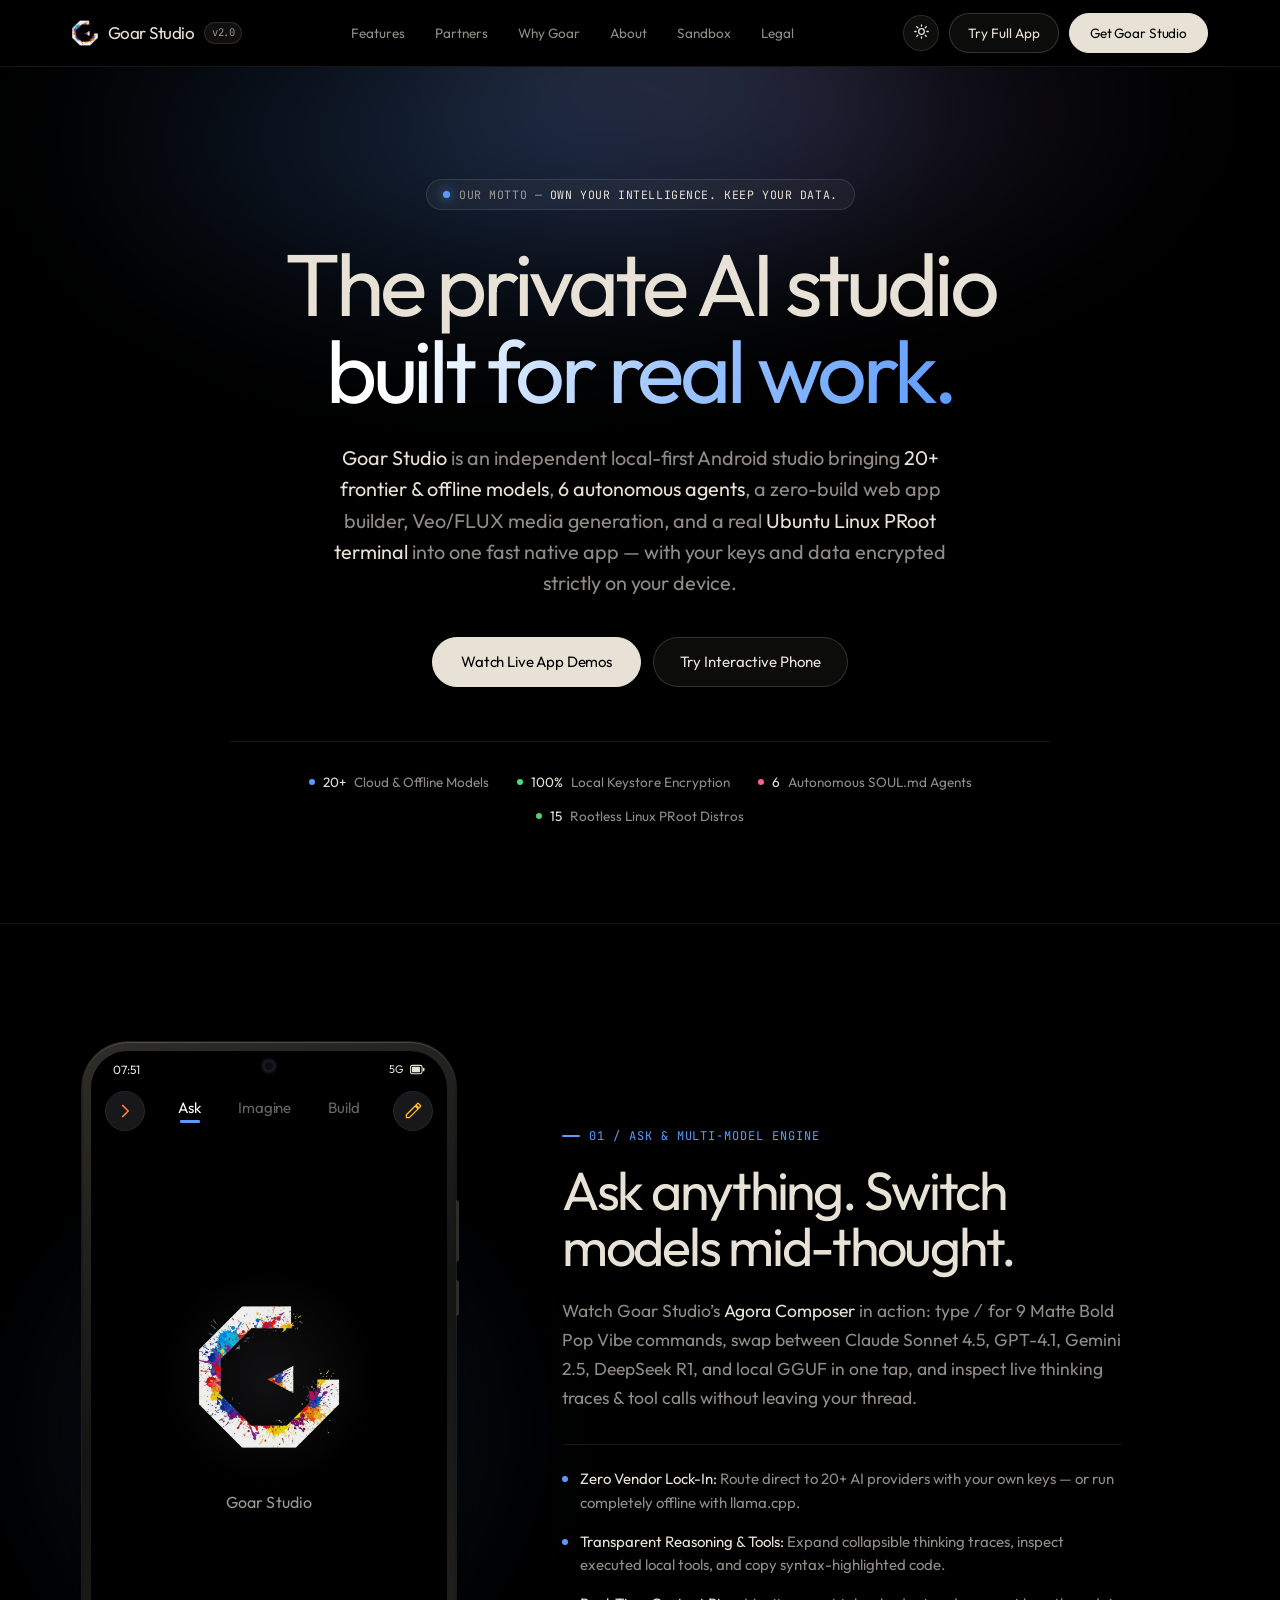
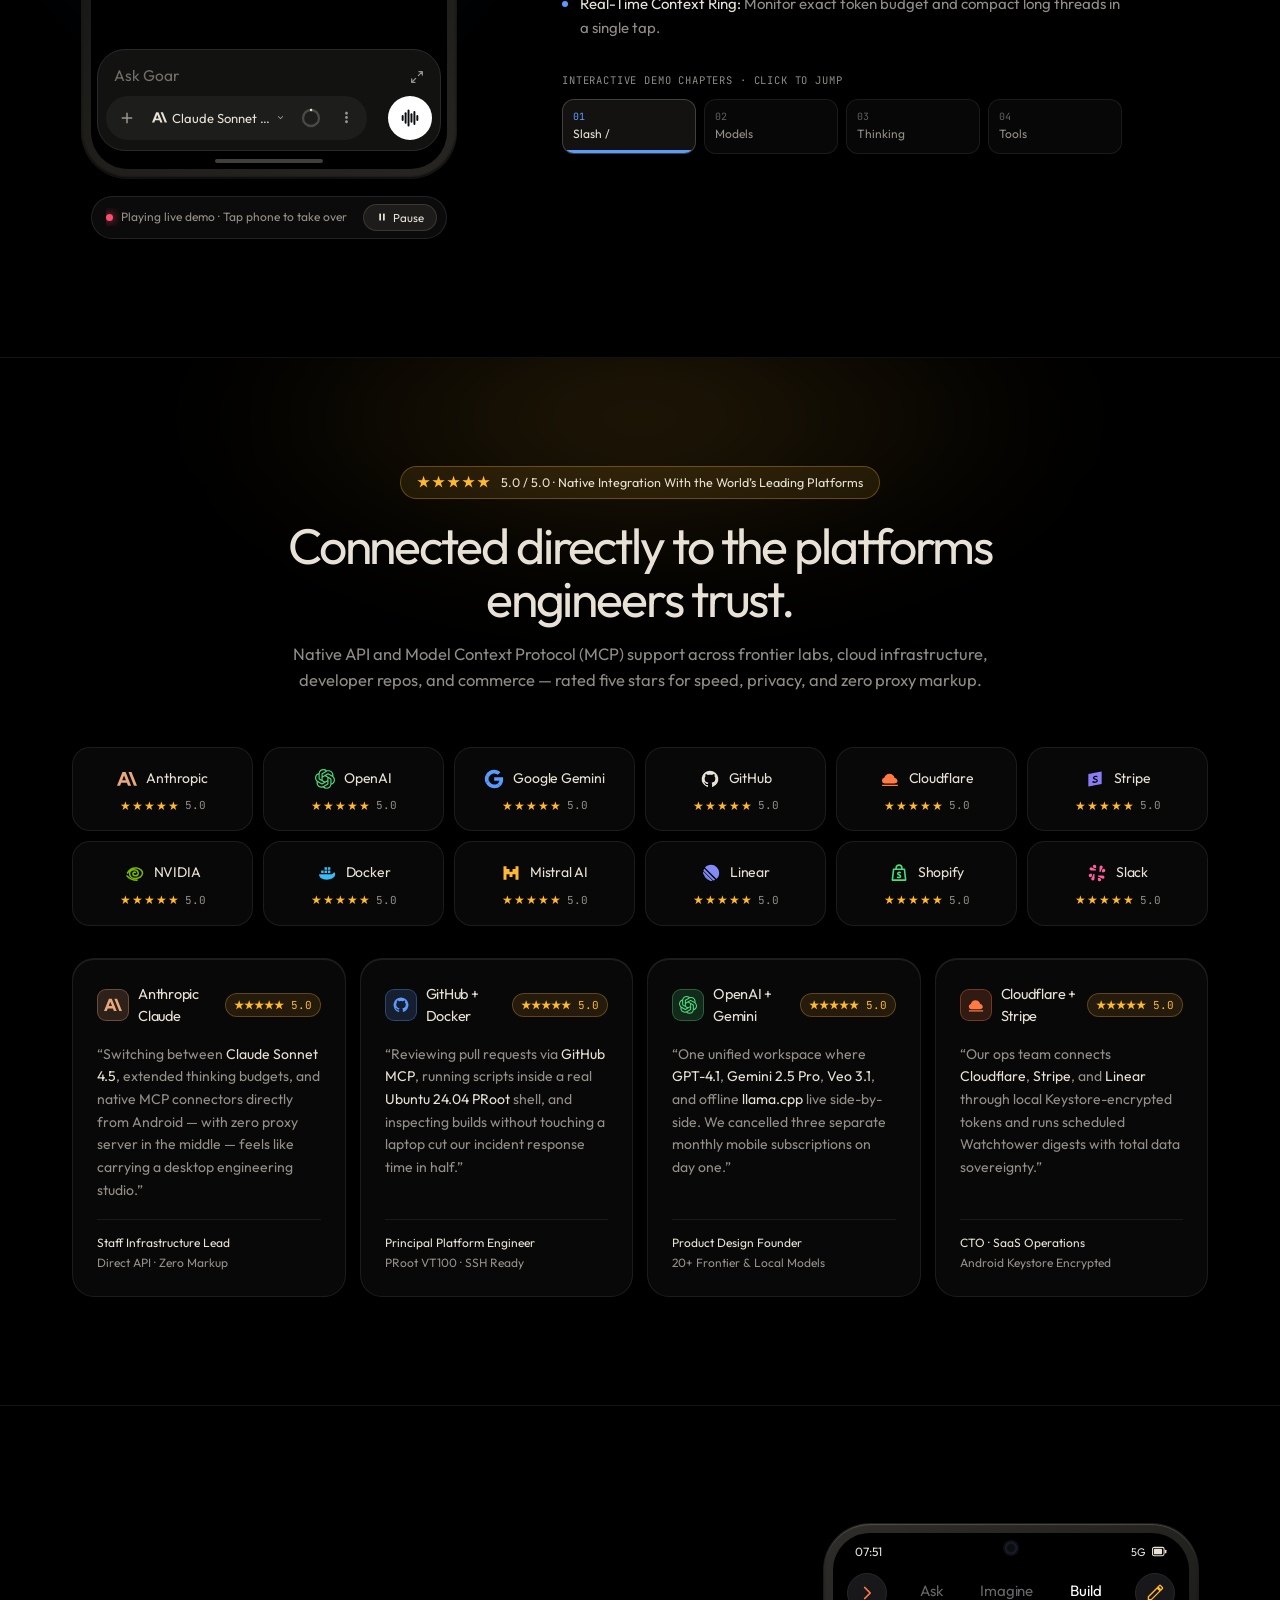
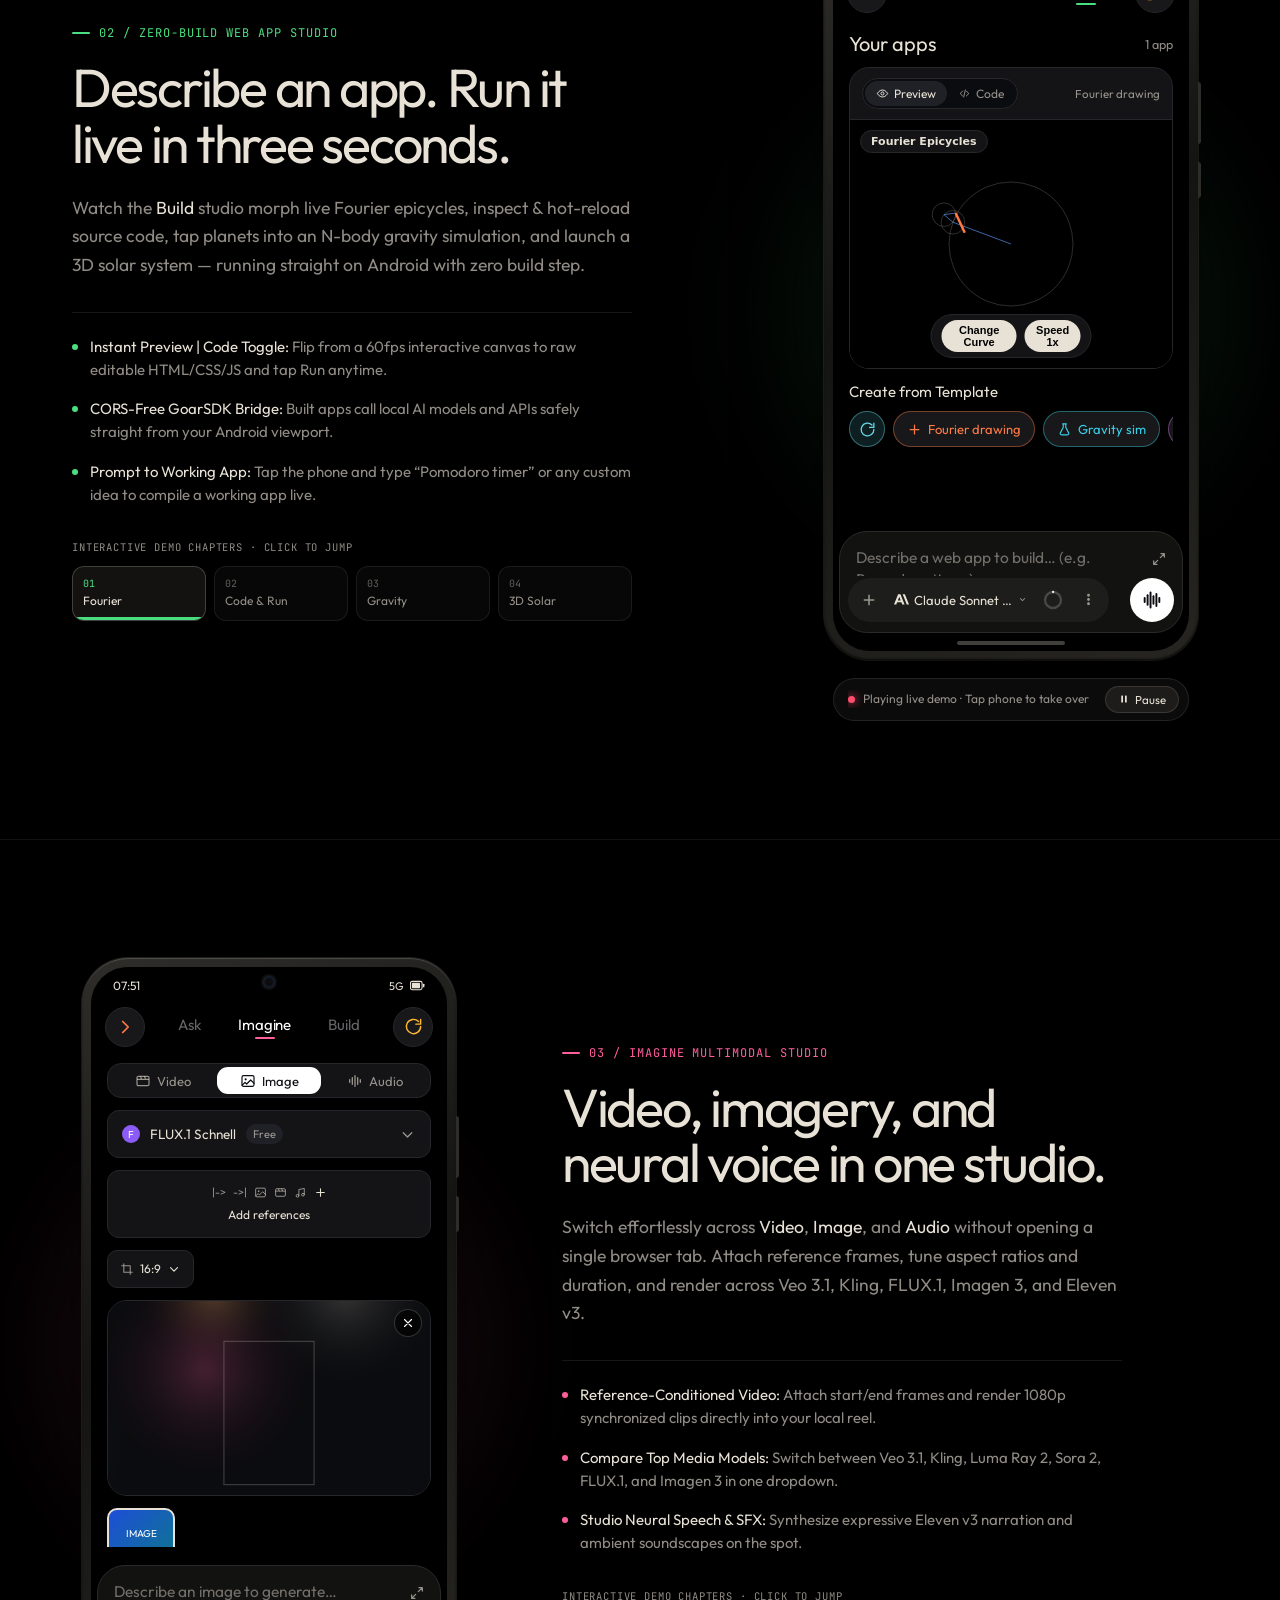
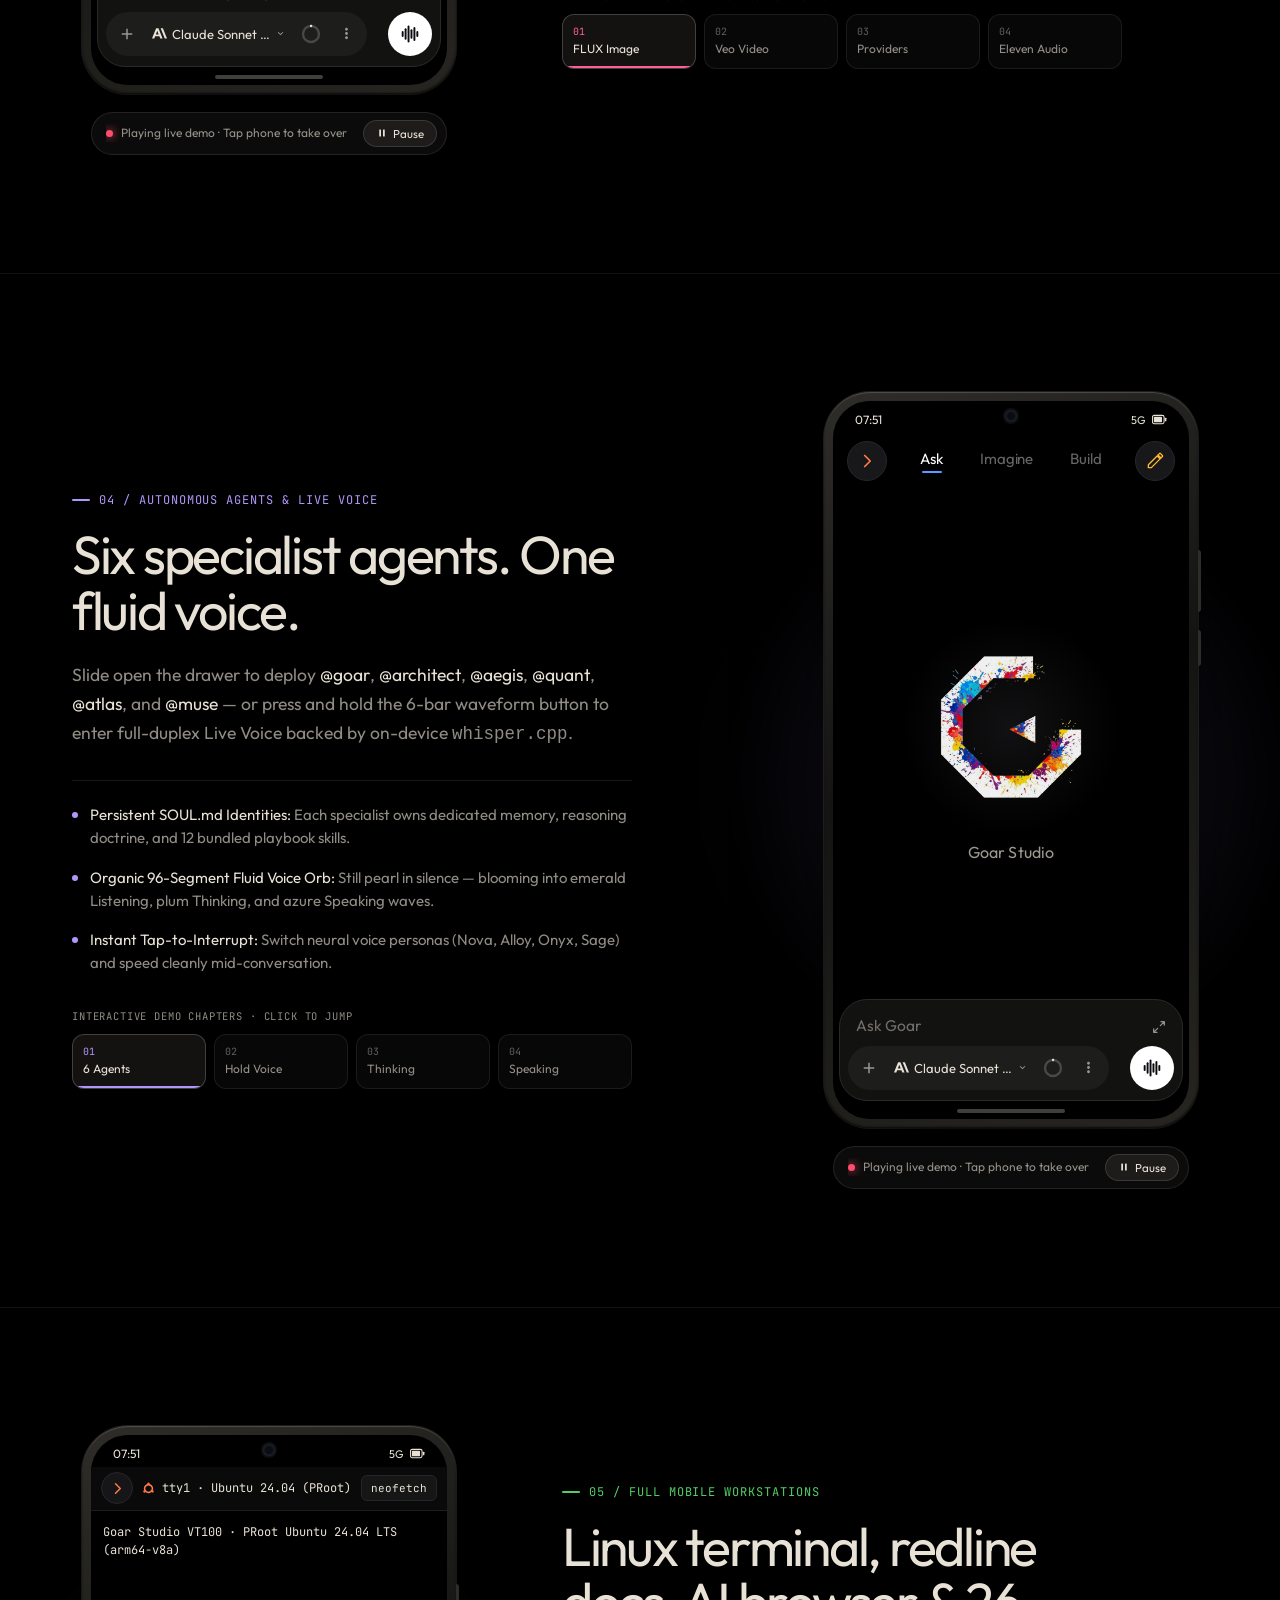
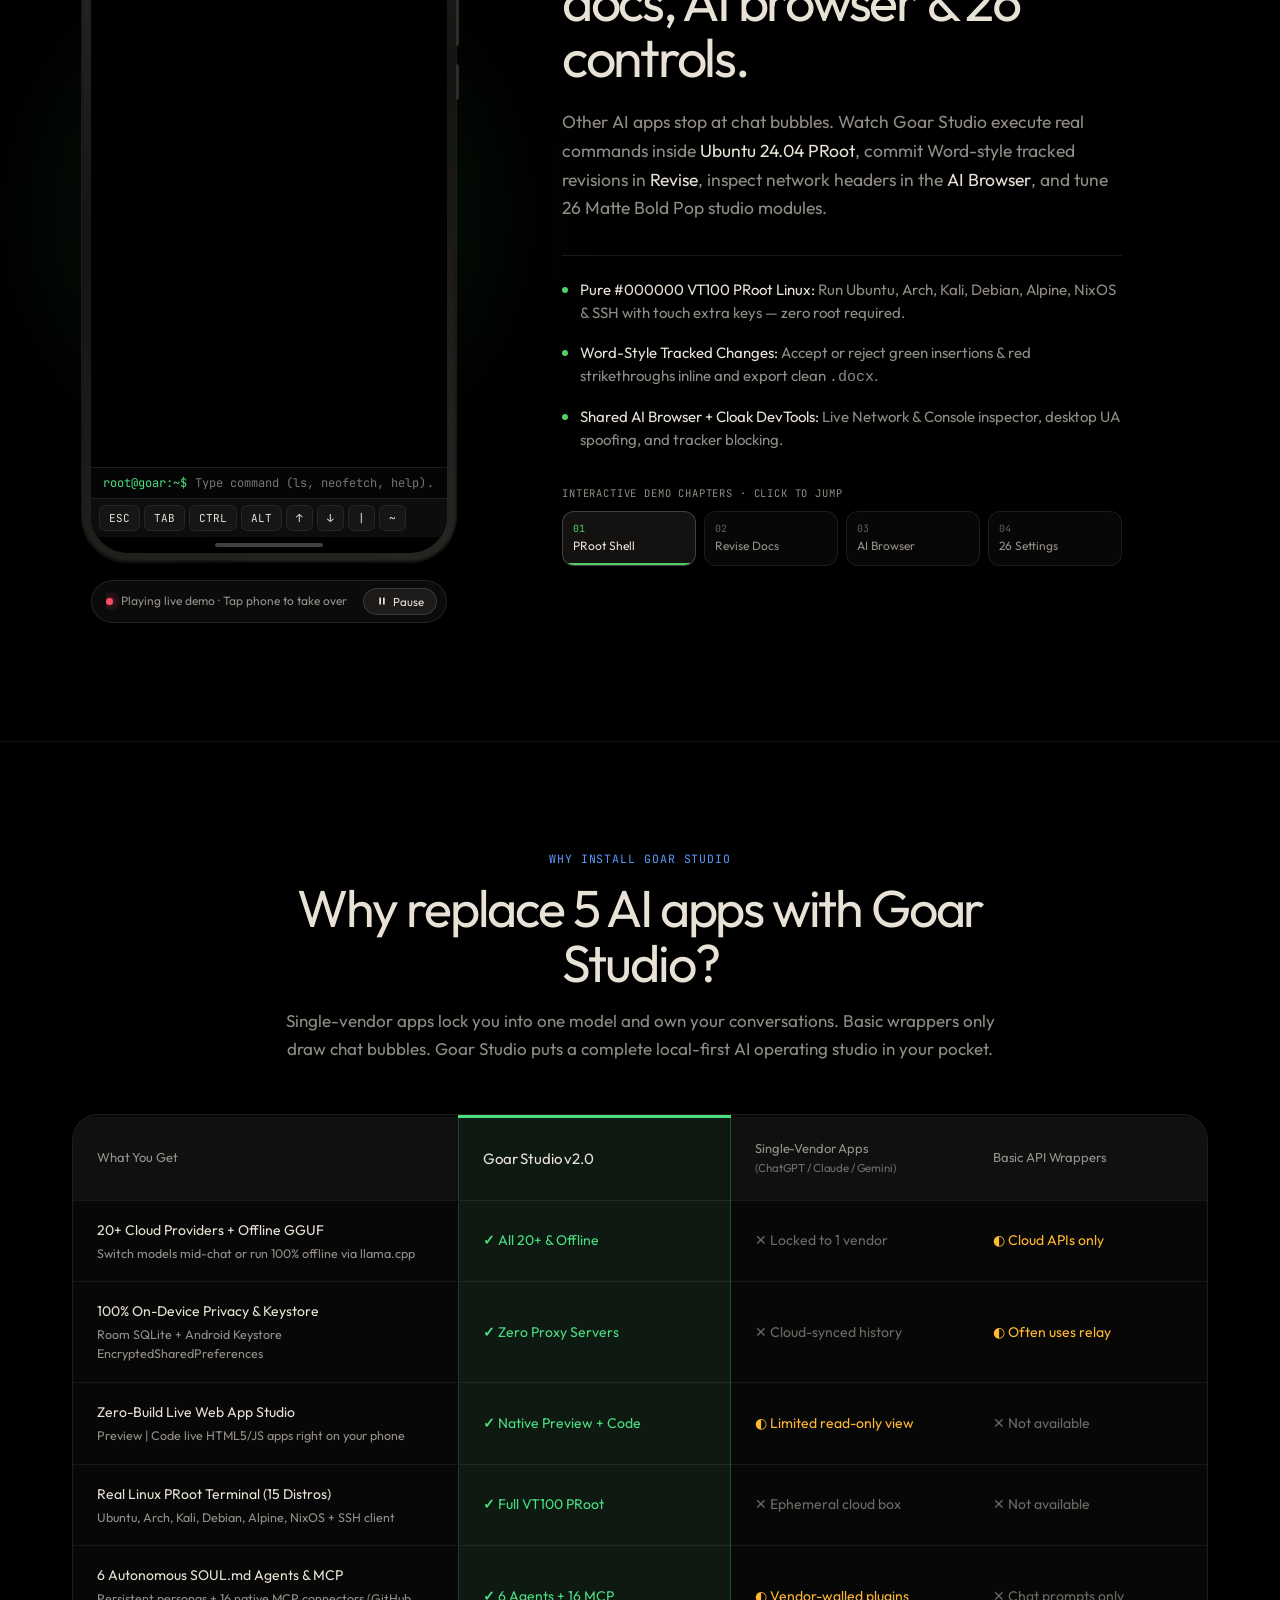
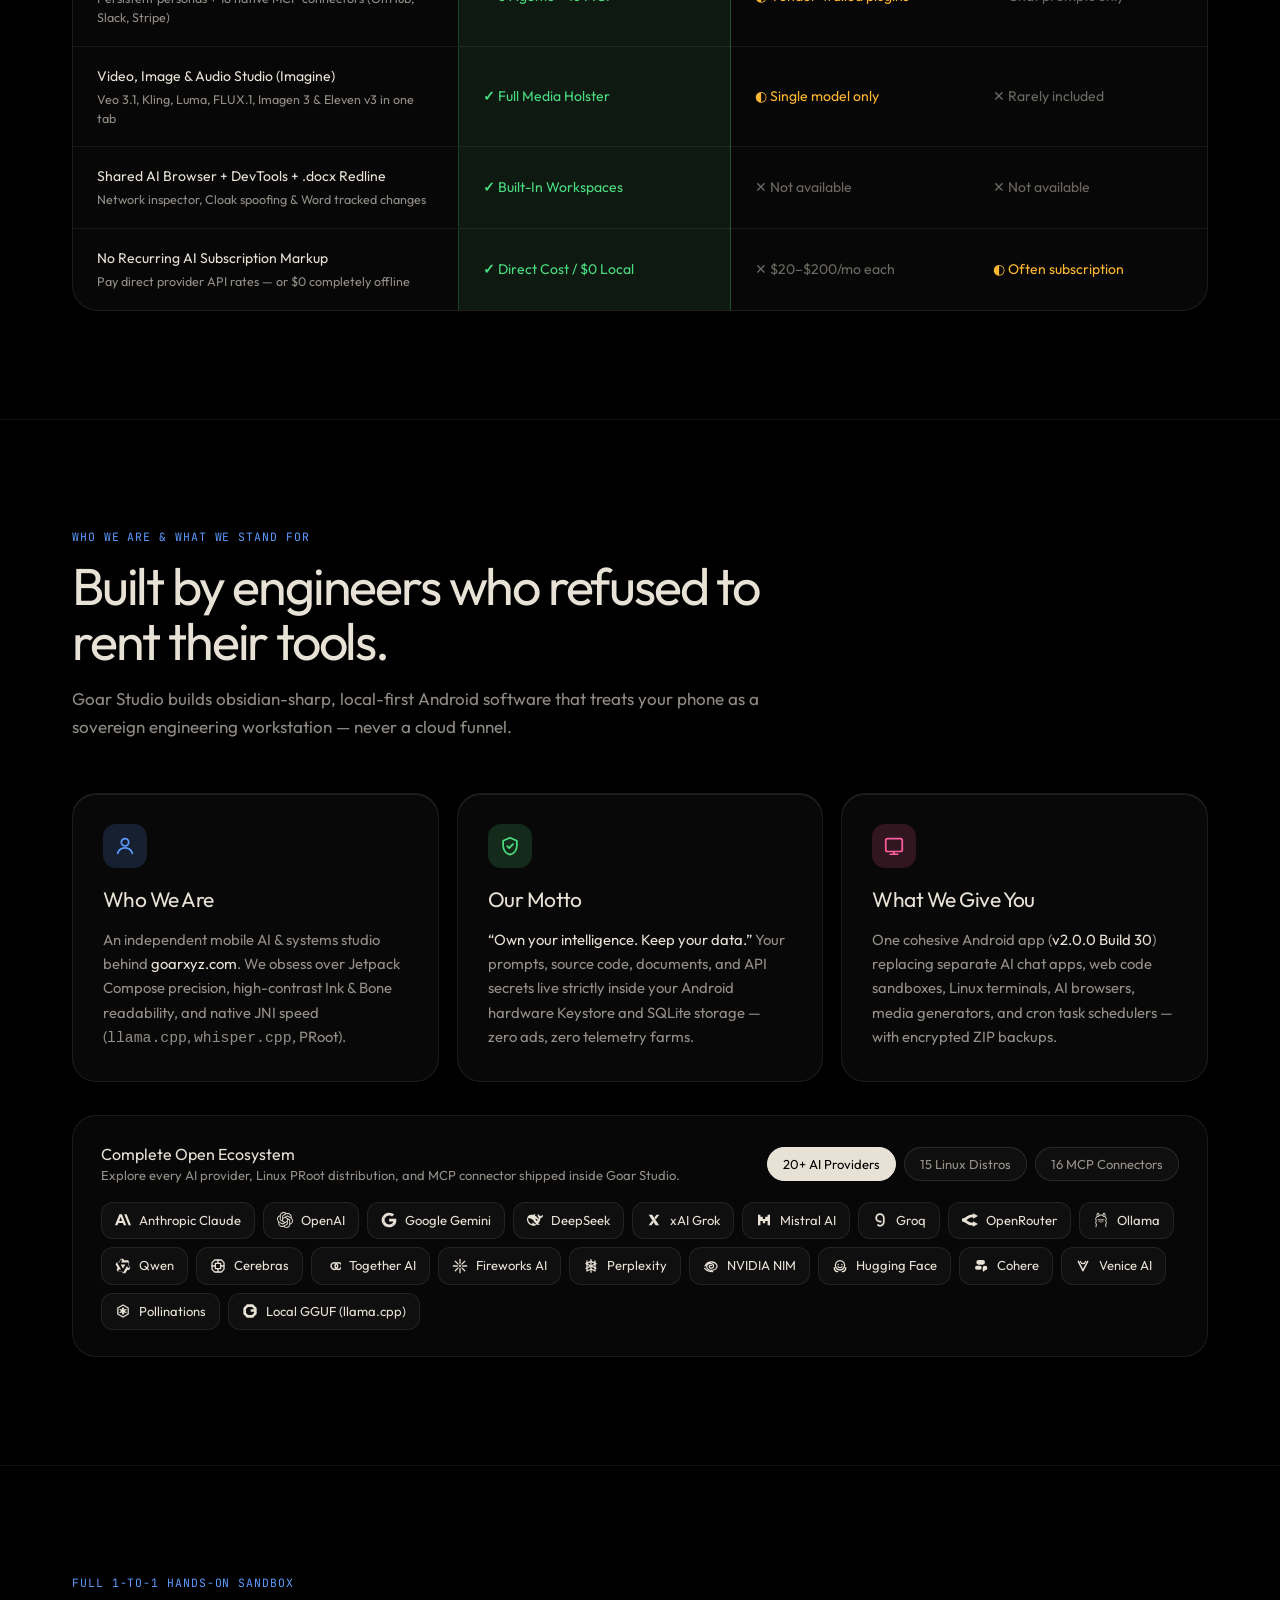
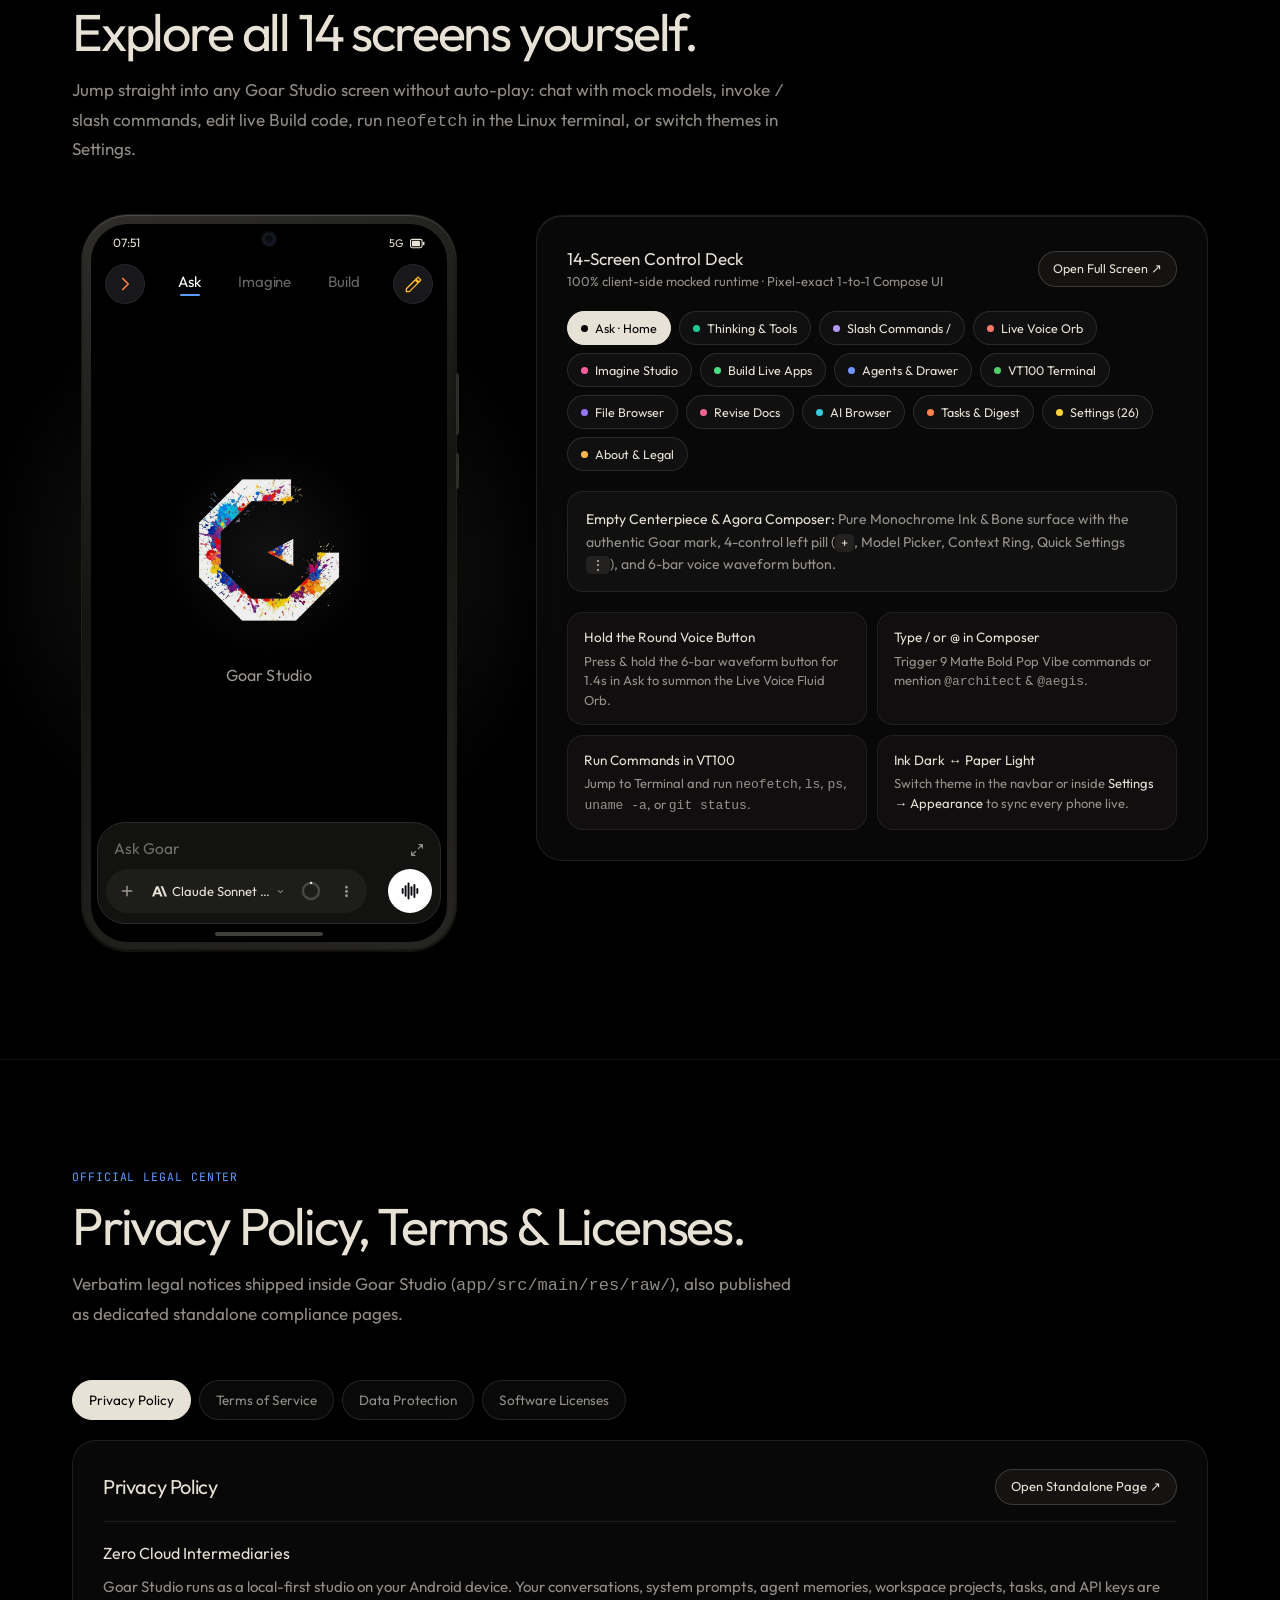
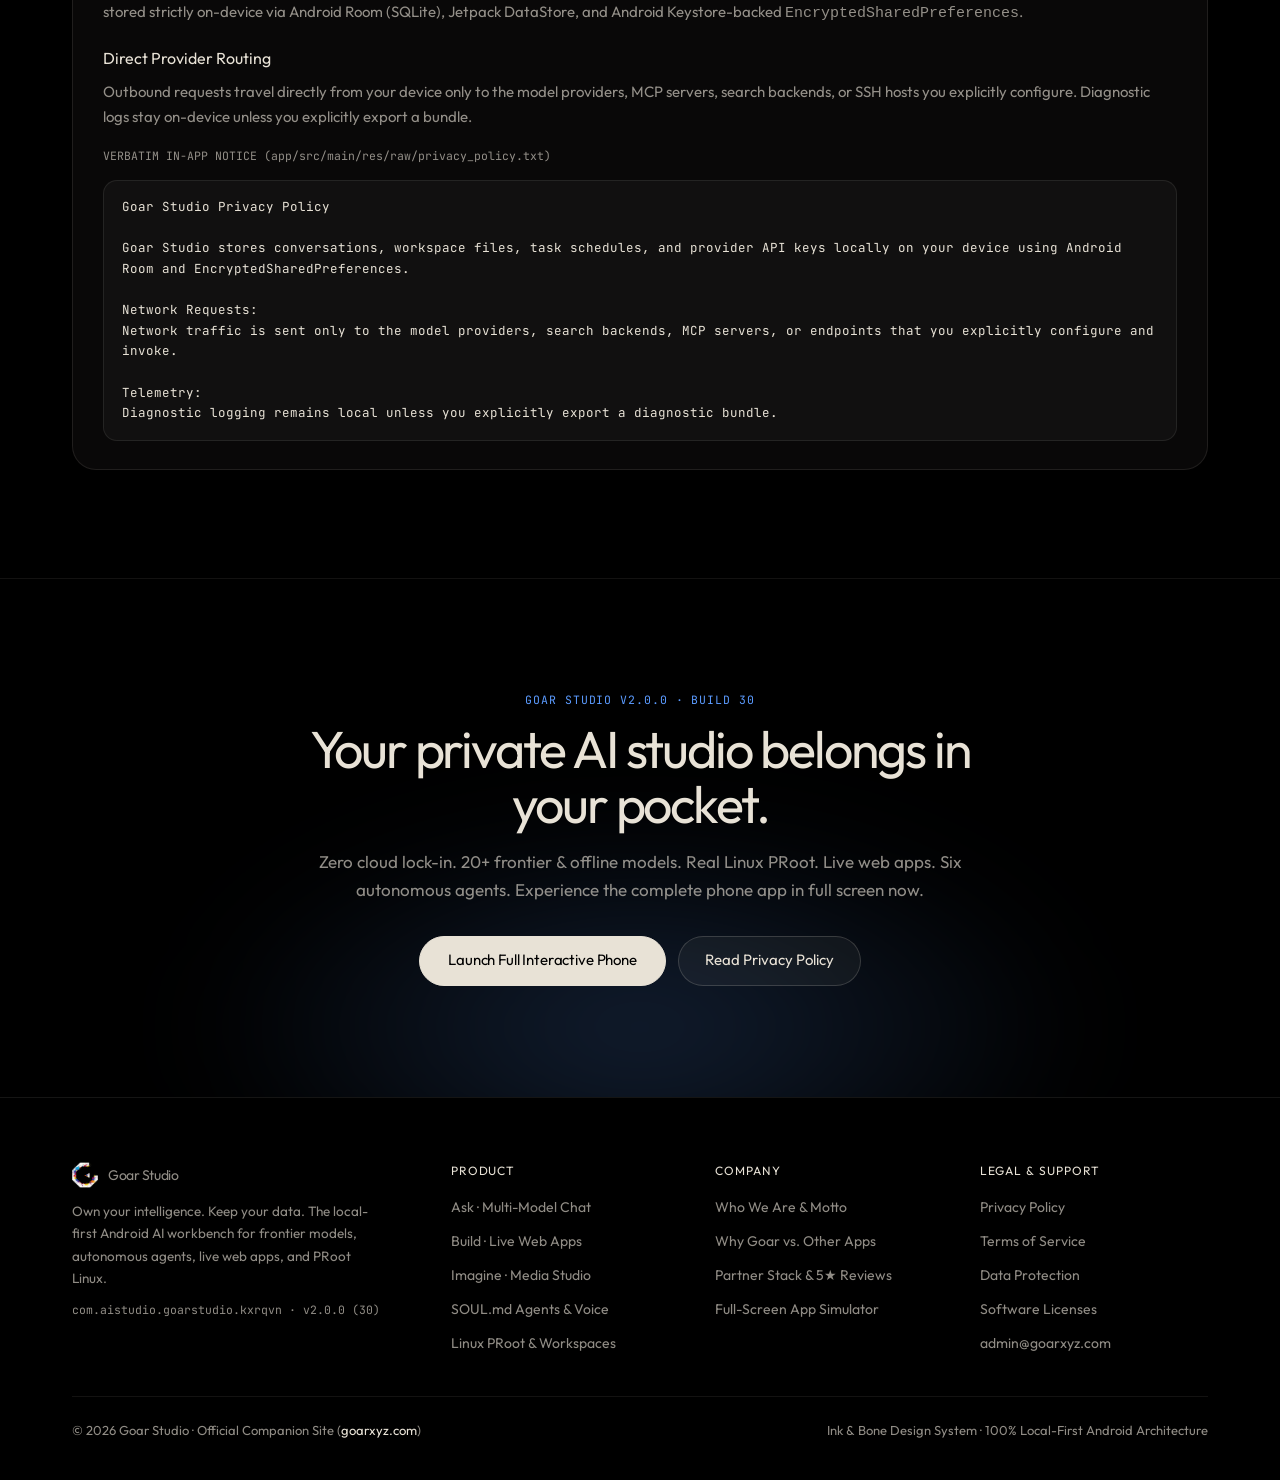
==== index.html @ f8bfb00d "Initial commit: Goar Studio companion website & 1:1 interactive simulator" ====
<!DOCTYPE html>
<html lang="en" data-theme="dark">
<head>
  <meta charset="UTF-8" />
  <meta name="viewport" content="width=device-width, initial-scale=1.0" />
  <title>Goar Studio — Own Your Intelligence. Keep Your Data.</title>
  <meta name="description" content="Goar Studio is the local-first Android AI studio uniting 20+ frontier & offline models, 6 autonomous SOUL.md agents, live zero-build web apps, Veo/FLUX media, and a real Linux PRoot terminal." />
  <link rel="icon" type="image/png" href="assets/ic_goar_mark.png" />
  <link rel="stylesheet" href="css/goar-design-system.css" />
  <link rel="stylesheet" href="css/simulator.css" />
  <link rel="stylesheet" href="css/website.css" />
</head>
<body>

  <!-- ======================================================================
       1. STICKY TRANSLUCENT FRAMER NAVBAR
       ====================================================================== -->
  <header class="site-nav">
    <div class="site-container site-nav-inner">
      <a href="index.html" class="site-brand">
        <img src="assets/ic_goar_mark.png" alt="Goar Studio" class="goar-mark-img goar-mark-dark-only" />
        <img src="assets/ic_goar_mark_black.png" alt="Goar Studio" class="goar-mark-img goar-mark-light-only" />
        <span>Goar Studio</span>
        <span class="site-version-chip">v2.0</span>
      </a>

      <nav class="site-nav-links" aria-label="Primary Navigation">
        <a href="#scenario-ask" class="site-nav-link">Features</a>
        <a href="#trusted-companies" class="site-nav-link">Partners</a>
        <a href="#why-goar" class="site-nav-link">Why Goar</a>
        <a href="#about-studio" class="site-nav-link">About</a>
        <a href="#interactive-demo" class="site-nav-link">Sandbox</a>
        <a href="#legal" class="site-nav-link">Legal</a>
      </nav>

      <div class="site-nav-actions">
        <button class="site-icon-circle" data-action="toggle-site-theme" title="Switch Ink Dark / Paper Light" aria-label="Toggle site and app theme">
          <span data-theme-toggle-icon></span>
        </button>
        <a href="simulator.html" class="btn-secondary">Try Full App</a>
        <a href="#why-goar" class="btn-primary">Get Goar Studio</a>
      </div>
    </div>
  </header>

  <main>

    <!-- ======================================================================
         2. MONUMENTAL FRAMER EDITORIAL HERO (Slogan · Motto · Who We Are · What We Do)
         ====================================================================== -->
    <section class="hero-editorial">
      <div class="site-container">
        <div class="hero-inner">
          <div class="hero-motto-pill reveal">
            <span class="hero-motto-dot"></span>
            <span>Our Motto — <strong>Own Your Intelligence. Keep Your Data.</strong></span>
          </div>

          <h1 class="hero-slogan reveal reveal-delay-1">
            The private AI studio<br />
            <span class="hero-slogan-accent">built for real work.</span>
          </h1>

          <p class="hero-who-we-are reveal reveal-delay-2">
            <strong>Goar Studio</strong> is an independent local-first Android studio bringing <strong>20+ frontier &amp; offline models</strong>, <strong>6 autonomous agents</strong>, a zero-build web app builder, Veo/FLUX media generation, and a real <strong>Ubuntu Linux PRoot terminal</strong> into one fast native app — with your keys and data encrypted strictly on your device.
          </p>

          <div class="hero-cta-row reveal reveal-delay-2">
            <a href="#scenario-ask" class="btn-primary btn-lg">Watch Live App Demos</a>
            <a href="simulator.html" class="btn-secondary btn-lg">Try Interactive Phone</a>
          </div>

          <div class="hero-value-strip reveal reveal-delay-3">
            <span class="hero-value-item"><span class="hero-value-dot" style="background:var(--m-top-ask)"></span><strong>20+</strong> Cloud &amp; Offline Models</span>
            <span class="hero-value-item"><span class="hero-value-dot" style="background:var(--m-top-build)"></span><strong>100%</strong> Local Keystore Encryption</span>
            <span class="hero-value-item"><span class="hero-value-dot" style="background:var(--m-top-imagine)"></span><strong>6</strong> Autonomous SOUL.md Agents</span>
            <span class="hero-value-item"><span class="hero-value-dot" style="background:var(--m-drw-terminal)"></span><strong>15</strong> Rootless Linux PRoot Distros</span>
          </div>
        </div>
      </div>
    </section>

    <!-- ======================================================================
         3. SCENARIO 1 — PHONE LEFT (Live Interaction Video) | EDITORIAL COPY RIGHT
         ====================================================================== -->
    <section id="scenario-ask" class="scenario-section">
      <div class="site-container">
        <div class="scenario-grid">
          <div class="scenario-phone-col reveal-left">
            <div class="phone-aura" style="--aura-color: var(--m-top-ask)"></div>
            <div class="goar-device-bezel phone-mount-shell">
              <div id="phone-clip-ask" data-scenario-clip="clip_ask" style="width:100%;height:100%"></div>
            </div>
            <div class="clip-hud-bar" data-clip-hud>
              <span class="clip-hud-status">
                <span class="clip-status-dot"></span>
                <span data-clip-status-text>Playing live demo · Tap phone to take over</span>
              </span>
              <button class="clip-hud-btn" data-clip-toggle type="button">Pause</button>
            </div>
          </div>

          <div class="scenario-copy-col reveal-right">
            <div class="scenario-eyebrow" style="--eyebrow-color: var(--m-top-ask)">
              <span class="scenario-eyebrow-line"></span>
              <span>01 / Ask &amp; Multi-Model Engine</span>
            </div>
            <h2 class="scenario-title">Ask anything. Switch models mid-thought.</h2>
            <p class="scenario-desc">
              Watch Goar Studio’s <strong>Agora Composer</strong> in action: type <code>/</code> for 9 Matte Bold Pop Vibe commands, swap between Claude Sonnet 4.5, GPT-4.1, Gemini 2.5, DeepSeek R1, and local GGUF in one tap, and inspect live thinking traces &amp; tool calls without leaving your thread.
            </p>

            <div class="scenario-points">
              <div class="scenario-point">
                <span class="scenario-point-dot" style="background:var(--m-top-ask)"></span>
                <span><strong>Zero Vendor Lock-In:</strong> Route direct to 20+ AI providers with your own keys — or run completely offline with llama.cpp.</span>
              </div>
              <div class="scenario-point">
                <span class="scenario-point-dot" style="background:var(--m-top-ask)"></span>
                <span><strong>Transparent Reasoning &amp; Tools:</strong> Expand collapsible thinking traces, inspect executed local tools, and copy syntax-highlighted code.</span>
              </div>
              <div class="scenario-point">
                <span class="scenario-point-dot" style="background:var(--m-top-ask)"></span>
                <span><strong>Real-Time Context Ring:</strong> Monitor exact token budget and compact long threads in a single tap.</span>
              </div>
            </div>

            <div class="vid-chapter-label">Interactive Demo Chapters · Click to Jump</div>
            <div class="vid-chapters" style="--step-accent: var(--m-top-ask)">
              <button class="clip-step-btn active is-playing" type="button" data-clip-step="0">
                <span class="clip-step-idx">01</span>
                <span class="clip-step-name">Slash /</span>
                <span class="clip-step-progress"></span>
              </button>
              <button class="clip-step-btn" type="button" data-clip-step="1">
                <span class="clip-step-idx">02</span>
                <span class="clip-step-name">Models</span>
                <span class="clip-step-progress"></span>
              </button>
              <button class="clip-step-btn" type="button" data-clip-step="2">
                <span class="clip-step-idx">03</span>
                <span class="clip-step-name">Thinking</span>
                <span class="clip-step-progress"></span>
              </button>
              <button class="clip-step-btn" type="button" data-clip-step="3">
                <span class="clip-step-idx">04</span>
                <span class="clip-step-name">Tools</span>
                <span class="clip-step-progress"></span>
              </button>
            </div>
          </div>
        </div>
      </div>
    </section>

    <!-- ======================================================================
         4. WELL-KNOWN COMPANIES, BRANDING & 5-STAR SHOWCASE BAND
         ====================================================================== -->
    <section id="trusted-companies" class="companies-section">
      <div class="site-container">
        <div class="companies-header reveal">
          <div class="star-rating-pill">
            <span class="stars-gold" aria-hidden="true">★★★★★</span>
            <span>5.0 / 5.0 · Native Integration With the World’s Leading Platforms</span>
          </div>
          <h2 class="companies-title">Connected directly to the platforms engineers trust.</h2>
          <p class="companies-sub">
            Native API and Model Context Protocol (MCP) support across frontier labs, cloud infrastructure, developer repos, and commerce — rated five stars for speed, privacy, and zero proxy markup.
          </p>
        </div>

        <div id="brand-logos-grid" class="brand-logos-grid reveal reveal-delay-1"></div>
        <div id="five-star-cards" class="five-star-cards reveal reveal-delay-2"></div>
      </div>
    </section>

    <!-- ======================================================================
         5. SCENARIO 2 — EDITORIAL COPY LEFT | PHONE RIGHT (Build Live Video)
         ====================================================================== -->
    <section id="scenario-build" class="scenario-section">
      <div class="site-container">
        <div class="scenario-grid phone-right">
          <div class="scenario-phone-col reveal-right">
            <div class="phone-aura" style="--aura-color: var(--m-top-build)"></div>
            <div class="goar-device-bezel phone-mount-shell">
              <div id="phone-clip-build" data-scenario-clip="clip_build" style="width:100%;height:100%"></div>
            </div>
            <div class="clip-hud-bar" data-clip-hud>
              <span class="clip-hud-status">
                <span class="clip-status-dot"></span>
                <span data-clip-status-text>Playing live demo · Tap phone to take over</span>
              </span>
              <button class="clip-hud-btn" data-clip-toggle type="button">Pause</button>
            </div>
          </div>

          <div class="scenario-copy-col reveal-left">
            <div class="scenario-eyebrow" style="--eyebrow-color: var(--m-top-build)">
              <span class="scenario-eyebrow-line"></span>
              <span>02 / Zero-Build Web App Studio</span>
            </div>
            <h2 class="scenario-title">Describe an app. Run it live in three seconds.</h2>
            <p class="scenario-desc">
              Watch the <strong>Build</strong> studio morph live Fourier epicycles, inspect &amp; hot-reload source code, tap planets into an N-body gravity simulation, and launch a 3D solar system — running straight on Android with zero build step.
            </p>

            <div class="scenario-points">
              <div class="scenario-point">
                <span class="scenario-point-dot" style="background:var(--m-top-build)"></span>
                <span><strong>Instant Preview | Code Toggle:</strong> Flip from a 60fps interactive canvas to raw editable HTML/CSS/JS and tap Run anytime.</span>
              </div>
              <div class="scenario-point">
                <span class="scenario-point-dot" style="background:var(--m-top-build)"></span>
                <span><strong>CORS-Free GoarSDK Bridge:</strong> Built apps call local AI models and APIs safely straight from your Android viewport.</span>
              </div>
              <div class="scenario-point">
                <span class="scenario-point-dot" style="background:var(--m-top-build)"></span>
                <span><strong>Prompt to Working App:</strong> Tap the phone and type “Pomodoro timer” or any custom idea to compile a working app live.</span>
              </div>
            </div>

            <div class="vid-chapter-label">Interactive Demo Chapters · Click to Jump</div>
            <div class="vid-chapters" style="--step-accent: var(--m-top-build)">
              <button class="clip-step-btn active is-playing" type="button" data-clip-step="0">
                <span class="clip-step-idx">01</span>
                <span class="clip-step-name">Fourier</span>
                <span class="clip-step-progress"></span>
              </button>
              <button class="clip-step-btn" type="button" data-clip-step="1">
                <span class="clip-step-idx">02</span>
                <span class="clip-step-name">Code &amp; Run</span>
                <span class="clip-step-progress"></span>
              </button>
              <button class="clip-step-btn" type="button" data-clip-step="2">
                <span class="clip-step-idx">03</span>
                <span class="clip-step-name">Gravity</span>
                <span class="clip-step-progress"></span>
              </button>
              <button class="clip-step-btn" type="button" data-clip-step="3">
                <span class="clip-step-idx">04</span>
                <span class="clip-step-name">3D Solar</span>
                <span class="clip-step-progress"></span>
              </button>
            </div>
          </div>
        </div>
      </div>
    </section>

    <!-- ======================================================================
         6. SCENARIO 3 — PHONE LEFT (Imagine Live Video) | EDITORIAL COPY RIGHT
         ====================================================================== -->
    <section id="scenario-imagine" class="scenario-section">
      <div class="site-container">
        <div class="scenario-grid">
          <div class="scenario-phone-col reveal-left">
            <div class="phone-aura" style="--aura-color: var(--m-top-imagine)"></div>
            <div class="goar-device-bezel phone-mount-shell">
              <div id="phone-clip-imagine" data-scenario-clip="clip_imagine" style="width:100%;height:100%"></div>
            </div>
            <div class="clip-hud-bar" data-clip-hud>
              <span class="clip-hud-status">
                <span class="clip-status-dot"></span>
                <span data-clip-status-text>Playing live demo · Tap phone to take over</span>
              </span>
              <button class="clip-hud-btn" data-clip-toggle type="button">Pause</button>
            </div>
          </div>

          <div class="scenario-copy-col reveal-right">
            <div class="scenario-eyebrow" style="--eyebrow-color: var(--m-top-imagine)">
              <span class="scenario-eyebrow-line"></span>
              <span>03 / Imagine Multimodal Studio</span>
            </div>
            <h2 class="scenario-title">Video, imagery, and neural voice in one studio.</h2>
            <p class="scenario-desc">
              Switch effortlessly across <strong>Video</strong>, <strong>Image</strong>, and <strong>Audio</strong> without opening a single browser tab. Attach reference frames, tune aspect ratios and duration, and render across Veo 3.1, Kling, FLUX.1, Imagen 3, and Eleven v3.
            </p>

            <div class="scenario-points">
              <div class="scenario-point">
                <span class="scenario-point-dot" style="background:var(--m-top-imagine)"></span>
                <span><strong>Reference-Conditioned Video:</strong> Attach start/end frames and render 1080p synchronized clips directly into your local reel.</span>
              </div>
              <div class="scenario-point">
                <span class="scenario-point-dot" style="background:var(--m-top-imagine)"></span>
                <span><strong>Compare Top Media Models:</strong> Switch between Veo 3.1, Kling, Luma Ray 2, Sora 2, FLUX.1, and Imagen 3 in one dropdown.</span>
              </div>
              <div class="scenario-point">
                <span class="scenario-point-dot" style="background:var(--m-top-imagine)"></span>
                <span><strong>Studio Neural Speech &amp; SFX:</strong> Synthesize expressive Eleven v3 narration and ambient soundscapes on the spot.</span>
              </div>
            </div>

            <div class="vid-chapter-label">Interactive Demo Chapters · Click to Jump</div>
            <div class="vid-chapters" style="--step-accent: var(--m-top-imagine)">
              <button class="clip-step-btn active is-playing" type="button" data-clip-step="0">
                <span class="clip-step-idx">01</span>
                <span class="clip-step-name">FLUX Image</span>
                <span class="clip-step-progress"></span>
              </button>
              <button class="clip-step-btn" type="button" data-clip-step="1">
                <span class="clip-step-idx">02</span>
                <span class="clip-step-name">Veo Video</span>
                <span class="clip-step-progress"></span>
              </button>
              <button class="clip-step-btn" type="button" data-clip-step="2">
                <span class="clip-step-idx">03</span>
                <span class="clip-step-name">Providers</span>
                <span class="clip-step-progress"></span>
              </button>
              <button class="clip-step-btn" type="button" data-clip-step="3">
                <span class="clip-step-idx">04</span>
                <span class="clip-step-name">Eleven Audio</span>
                <span class="clip-step-progress"></span>
              </button>
            </div>
          </div>
        </div>
      </div>
    </section>

    <!-- ======================================================================
         7. SCENARIO 4 — EDITORIAL COPY LEFT | PHONE RIGHT (Agents & Live Voice)
         ====================================================================== -->
    <section id="scenario-agents" class="scenario-section">
      <div class="site-container">
        <div class="scenario-grid phone-right">
          <div class="scenario-phone-col reveal-right">
            <div class="phone-aura" style="--aura-color: #B197FC"></div>
            <div class="goar-device-bezel phone-mount-shell">
              <div id="phone-clip-agents" data-scenario-clip="clip_agents_voice" style="width:100%;height:100%"></div>
            </div>
            <div class="clip-hud-bar" data-clip-hud>
              <span class="clip-hud-status">
                <span class="clip-status-dot"></span>
                <span data-clip-status-text>Playing live demo · Tap phone to take over</span>
              </span>
              <button class="clip-hud-btn" data-clip-toggle type="button">Pause</button>
            </div>
          </div>

          <div class="scenario-copy-col reveal-left">
            <div class="scenario-eyebrow" style="--eyebrow-color: #B197FC">
              <span class="scenario-eyebrow-line"></span>
              <span>04 / Autonomous Agents &amp; Live Voice</span>
            </div>
            <h2 class="scenario-title">Six specialist agents. One fluid voice.</h2>
            <p class="scenario-desc">
              Slide open the drawer to deploy <strong>@goar</strong>, <strong>@architect</strong>, <strong>@aegis</strong>, <strong>@quant</strong>, <strong>@atlas</strong>, and <strong>@muse</strong> — or press and hold the 6-bar waveform button to enter full-duplex Live Voice backed by on-device <code>whisper.cpp</code>.
            </p>

            <div class="scenario-points">
              <div class="scenario-point">
                <span class="scenario-point-dot" style="background:#B197FC"></span>
                <span><strong>Persistent SOUL.md Identities:</strong> Each specialist owns dedicated memory, reasoning doctrine, and 12 bundled playbook skills.</span>
              </div>
              <div class="scenario-point">
                <span class="scenario-point-dot" style="background:#B197FC"></span>
                <span><strong>Organic 96-Segment Fluid Voice Orb:</strong> Still pearl in silence — blooming into emerald Listening, plum Thinking, and azure Speaking waves.</span>
              </div>
              <div class="scenario-point">
                <span class="scenario-point-dot" style="background:#B197FC"></span>
                <span><strong>Instant Tap-to-Interrupt:</strong> Switch neural voice personas (Nova, Alloy, Onyx, Sage) and speed cleanly mid-conversation.</span>
              </div>
            </div>

            <div class="vid-chapter-label">Interactive Demo Chapters · Click to Jump</div>
            <div class="vid-chapters" style="--step-accent: #B197FC">
              <button class="clip-step-btn active is-playing" type="button" data-clip-step="0">
                <span class="clip-step-idx">01</span>
                <span class="clip-step-name">6 Agents</span>
                <span class="clip-step-progress"></span>
              </button>
              <button class="clip-step-btn" type="button" data-clip-step="1">
                <span class="clip-step-idx">02</span>
                <span class="clip-step-name">Hold Voice</span>
                <span class="clip-step-progress"></span>
              </button>
              <button class="clip-step-btn" type="button" data-clip-step="2">
                <span class="clip-step-idx">03</span>
                <span class="clip-step-name">Thinking</span>
                <span class="clip-step-progress"></span>
              </button>
              <button class="clip-step-btn" type="button" data-clip-step="3">
                <span class="clip-step-idx">04</span>
                <span class="clip-step-name">Speaking</span>
                <span class="clip-step-progress"></span>
              </button>
            </div>
          </div>
        </div>
      </div>
    </section>

    <!-- ======================================================================
         8. SCENARIO 5 — PHONE LEFT (Workspaces Video) | EDITORIAL COPY RIGHT
         ====================================================================== -->
    <section id="scenario-workspaces" class="scenario-section">
      <div class="site-container">
        <div class="scenario-grid">
          <div class="scenario-phone-col reveal-left">
            <div class="phone-aura" style="--aura-color: var(--m-drw-terminal)"></div>
            <div class="goar-device-bezel phone-mount-shell">
              <div id="phone-clip-workspaces" data-scenario-clip="clip_workspaces" style="width:100%;height:100%"></div>
            </div>
            <div class="clip-hud-bar" data-clip-hud>
              <span class="clip-hud-status">
                <span class="clip-status-dot"></span>
                <span data-clip-status-text>Playing live demo · Tap phone to take over</span>
              </span>
              <button class="clip-hud-btn" data-clip-toggle type="button">Pause</button>
            </div>
          </div>

          <div class="scenario-copy-col reveal-right">
            <div class="scenario-eyebrow" style="--eyebrow-color: var(--m-drw-terminal)">
              <span class="scenario-eyebrow-line"></span>
              <span>05 / Full Mobile Workstations</span>
            </div>
            <h2 class="scenario-title">Linux terminal, redline docs, AI browser &amp; 26 controls.</h2>
            <p class="scenario-desc">
              Other AI apps stop at chat bubbles. Watch Goar Studio execute real commands inside <strong>Ubuntu 24.04 PRoot</strong>, commit Word-style tracked revisions in <strong>Revise</strong>, inspect network headers in the <strong>AI Browser</strong>, and tune 26 Matte Bold Pop studio modules.
            </p>

            <div class="scenario-points">
              <div class="scenario-point">
                <span class="scenario-point-dot" style="background:var(--m-drw-terminal)"></span>
                <span><strong>Pure #000000 VT100 PRoot Linux:</strong> Run Ubuntu, Arch, Kali, Debian, Alpine, NixOS &amp; SSH with touch extra keys — zero root required.</span>
              </div>
              <div class="scenario-point">
                <span class="scenario-point-dot" style="background:var(--m-drw-terminal)"></span>
                <span><strong>Word-Style Tracked Changes:</strong> Accept or reject green insertions &amp; red strikethroughs inline and export clean <code>.docx</code>.</span>
              </div>
              <div class="scenario-point">
                <span class="scenario-point-dot" style="background:var(--m-drw-terminal)"></span>
                <span><strong>Shared AI Browser + Cloak DevTools:</strong> Live Network &amp; Console inspector, desktop UA spoofing, and tracker blocking.</span>
              </div>
            </div>

            <div class="vid-chapter-label">Interactive Demo Chapters · Click to Jump</div>
            <div class="vid-chapters" style="--step-accent: var(--m-drw-terminal)">
              <button class="clip-step-btn active is-playing" type="button" data-clip-step="0">
                <span class="clip-step-idx">01</span>
                <span class="clip-step-name">PRoot Shell</span>
                <span class="clip-step-progress"></span>
              </button>
              <button class="clip-step-btn" type="button" data-clip-step="1">
                <span class="clip-step-idx">02</span>
                <span class="clip-step-name">Revise Docs</span>
                <span class="clip-step-progress"></span>
              </button>
              <button class="clip-step-btn" type="button" data-clip-step="2">
                <span class="clip-step-idx">03</span>
                <span class="clip-step-name">AI Browser</span>
                <span class="clip-step-progress"></span>
              </button>
              <button class="clip-step-btn" type="button" data-clip-step="3">
                <span class="clip-step-idx">04</span>
                <span class="clip-step-name">26 Settings</span>
                <span class="clip-step-progress"></span>
              </button>
            </div>
          </div>
        </div>
      </div>
    </section>

    <!-- ======================================================================
         9. WHY INSTALL GOAR STUDIO VS. OTHER AI APPS
         ====================================================================== -->
    <section id="why-goar" class="site-section">
      <div class="site-container">
        <div class="section-head centered reveal">
          <div class="section-kicker">Why Install Goar Studio</div>
          <h2 class="section-title">Why replace 5 AI apps with Goar Studio?</h2>
          <p class="section-subtitle">
            Single-vendor apps lock you into one model and own your conversations. Basic wrappers only draw chat bubbles. Goar Studio puts a complete local-first AI operating studio in your pocket.
          </p>
        </div>

        <div class="compare-wrap reveal reveal-delay-1">
          <table class="compare-table">
            <thead>
              <tr>
                <th style="width:34%">What You Get</th>
                <th class="col-goar" style="width:24%">Goar Studio v2.0</th>
                <th style="width:21%">Single-Vendor Apps<br /><span style="font-weight:400;font-size:11.5px;opacity:.72">(ChatGPT / Claude / Gemini)</span></th>
                <th style="width:21%">Basic API Wrappers</th>
              </tr>
            </thead>
            <tbody>
              <tr>
                <td class="compare-cap">20+ Cloud Providers + Offline GGUF<span>Switch models mid-chat or run 100% offline via llama.cpp</span></td>
                <td class="col-goar"><span class="cmp-yes">✓ All 20+ &amp; Offline</span></td>
                <td><span class="cmp-no">✕ Locked to 1 vendor</span></td>
                <td><span class="cmp-partial">◐ Cloud APIs only</span></td>
              </tr>
              <tr>
                <td class="compare-cap">100% On-Device Privacy &amp; Keystore<span>Room SQLite + Android Keystore EncryptedSharedPreferences</span></td>
                <td class="col-goar"><span class="cmp-yes">✓ Zero Proxy Servers</span></td>
                <td><span class="cmp-no">✕ Cloud-synced history</span></td>
                <td><span class="cmp-partial">◐ Often uses relay</span></td>
              </tr>
              <tr>
                <td class="compare-cap">Zero-Build Live Web App Studio<span>Preview | Code live HTML5/JS apps right on your phone</span></td>
                <td class="col-goar"><span class="cmp-yes">✓ Native Preview + Code</span></td>
                <td><span class="cmp-partial">◐ Limited read-only view</span></td>
                <td><span class="cmp-no">✕ Not available</span></td>
              </tr>
              <tr>
                <td class="compare-cap">Real Linux PRoot Terminal (15 Distros)<span>Ubuntu, Arch, Kali, Debian, Alpine, NixOS + SSH client</span></td>
                <td class="col-goar"><span class="cmp-yes">✓ Full VT100 PRoot</span></td>
                <td><span class="cmp-no">✕ Ephemeral cloud box</span></td>
                <td><span class="cmp-no">✕ Not available</span></td>
              </tr>
              <tr>
                <td class="compare-cap">6 Autonomous SOUL.md Agents &amp; MCP<span>Persistent personas + 16 native MCP connectors (GitHub, Slack, Stripe)</span></td>
                <td class="col-goar"><span class="cmp-yes">✓ 6 Agents + 16 MCP</span></td>
                <td><span class="cmp-partial">◐ Vendor-walled plugins</span></td>
                <td><span class="cmp-no">✕ Chat prompts only</span></td>
              </tr>
              <tr>
                <td class="compare-cap">Video, Image &amp; Audio Studio (Imagine)<span>Veo 3.1, Kling, Luma, FLUX.1, Imagen 3 &amp; Eleven v3 in one tab</span></td>
                <td class="col-goar"><span class="cmp-yes">✓ Full Media Holster</span></td>
                <td><span class="cmp-partial">◐ Single model only</span></td>
                <td><span class="cmp-no">✕ Rarely included</span></td>
              </tr>
              <tr>
                <td class="compare-cap">Shared AI Browser + DevTools + .docx Redline<span>Network inspector, Cloak spoofing &amp; Word tracked changes</span></td>
                <td class="col-goar"><span class="cmp-yes">✓ Built-In Workspaces</span></td>
                <td><span class="cmp-no">✕ Not available</span></td>
                <td><span class="cmp-no">✕ Not available</span></td>
              </tr>
              <tr>
                <td class="compare-cap">No Recurring AI Subscription Markup<span>Pay direct provider API rates — or $0 completely offline</span></td>
                <td class="col-goar"><span class="cmp-yes">✓ Direct Cost / $0 Local</span></td>
                <td><span class="cmp-no">✕ $20–$200/mo each</span></td>
                <td><span class="cmp-partial">◐ Often subscription</span></td>
              </tr>
            </tbody>
          </table>
        </div>
      </div>
    </section>

    <!-- ======================================================================
         10. WHO WE ARE · OUR MOTTO · OPEN ECOSYSTEM
         ====================================================================== -->
    <section id="about-studio" class="site-section">
      <div class="site-container">
        <div class="section-head reveal">
          <div class="section-kicker">Who We Are &amp; What We Stand For</div>
          <h2 class="section-title">Built by engineers who refused to rent their tools.</h2>
          <p class="section-subtitle">
            Goar Studio builds obsidian-sharp, local-first Android software that treats your phone as a sovereign engineering workstation — never a cloud funnel.
          </p>
        </div>

        <div class="manifesto-grid reveal reveal-delay-1">
          <article class="manifesto-card">
            <span class="manifesto-icon" style="background:color-mix(in srgb, var(--m-top-ask) 16%, transparent);color:var(--m-top-ask)">
              <svg width="22" height="22" viewBox="0 0 24 24" fill="none" stroke="currentColor" stroke-width="1.9" stroke-linecap="round" stroke-linejoin="round"><circle cx="12" cy="8" r="4"/><path d="M4 20c1.2-4 4.4-6 8-6s6.8 2 8 6"/></svg>
            </span>
            <h3>Who We Are</h3>
            <p>
              An independent mobile AI &amp; systems studio behind <strong>goarxyz.com</strong>. We obsess over Jetpack Compose precision, high-contrast Ink &amp; Bone readability, and native JNI speed (<code>llama.cpp</code>, <code>whisper.cpp</code>, PRoot).
            </p>
          </article>

          <article class="manifesto-card">
            <span class="manifesto-icon" style="background:color-mix(in srgb, var(--m-top-build) 16%, transparent);color:var(--m-top-build)">
              <svg width="22" height="22" viewBox="0 0 24 24" fill="none" stroke="currentColor" stroke-width="1.9" stroke-linecap="round" stroke-linejoin="round"><path d="M12 3l7.5 3.2v5.3c0 4.8-3.2 8.8-7.5 10-4.3-1.2-7.5-5.2-7.5-10V6.2L12 3z"/><path d="M9 12.2l2.1 2.1 4.2-4.4"/></svg>
            </span>
            <h3>Our Motto</h3>
            <p>
              <strong>“Own your intelligence. Keep your data.”</strong> Your prompts, source code, documents, and API secrets live strictly inside your Android hardware Keystore and SQLite storage — zero ads, zero telemetry farms.
            </p>
          </article>

          <article class="manifesto-card">
            <span class="manifesto-icon" style="background:color-mix(in srgb, var(--m-top-imagine) 16%, transparent);color:var(--m-top-imagine)">
              <svg width="22" height="22" viewBox="0 0 24 24" fill="none" stroke="currentColor" stroke-width="1.9" stroke-linecap="round" stroke-linejoin="round"><rect x="3" y="4" width="18" height="14" rx="2"/><path d="M8 21h8M12 18v3"/></svg>
            </span>
            <h3>What We Give You</h3>
            <p>
              One cohesive Android app (<strong>v2.0.0 Build 30</strong>) replacing separate AI chat apps, web code sandboxes, Linux terminals, AI browsers, media generators, and cron task schedulers — with encrypted ZIP backups.
            </p>
          </article>
        </div>

        <div class="eco-panel reveal reveal-delay-2">
          <div style="display:flex;align-items:center;justify-content:space-between;flex-wrap:wrap;gap:14px;margin-bottom:16px">
            <div>
              <div style="font-size:16px;font-weight:700;color:var(--on-bg)">Complete Open Ecosystem</div>
              <div style="font-size:13px;color:var(--on-surface-variant)">Explore every AI provider, Linux PRoot distribution, and MCP connector shipped inside Goar Studio.</div>
            </div>
            <div class="eco-tabs">
              <button class="eco-tab-btn active" type="button" data-eco-tab="providers">20+ AI Providers</button>
              <button class="eco-tab-btn" type="button" data-eco-tab="distros">15 Linux Distros</button>
              <button class="eco-tab-btn" type="button" data-eco-tab="mcp">16 MCP Connectors</button>
            </div>
          </div>
          <div id="eco-pills-wrap" class="eco-pills-wrap"></div>
        </div>
      </div>
    </section>

    <!-- ======================================================================
         11. FULL HANDS-ON 14-SCREEN INTERACTIVE SANDBOX (Phone Left | Deck Right)
         ====================================================================== -->
    <section id="interactive-demo" class="site-section">
      <div class="site-container">
        <div class="section-head reveal">
          <div class="section-kicker">Full 1-to-1 Hands-On Sandbox</div>
          <h2 class="section-title">Explore all 14 screens yourself.</h2>
          <p class="section-subtitle">
            Jump straight into any Goar Studio screen without auto-play: chat with mock models, invoke <code>/</code> slash commands, edit live Build code, run <code>neofetch</code> in the Linux terminal, or switch themes in Settings.
          </p>
        </div>

        <div class="sandbox-grid">
          <div class="scenario-phone-col reveal-left">
            <div class="phone-aura" style="--aura-color: var(--primary)"></div>
            <div class="goar-device-bezel phone-mount-shell">
              <div id="goar-sim-mount" style="width:100%;height:100%"></div>
            </div>
          </div>

          <div class="sandbox-deck reveal-right">
            <div class="sandbox-deck-head">
              <div>
                <div style="font-size:17px;font-weight:700;color:var(--on-bg)">14-Screen Control Deck</div>
                <div style="font-size:13px;color:var(--on-surface-variant)">100% client-side mocked runtime · Pixel-exact 1-to-1 Compose UI</div>
              </div>
              <a href="simulator.html" class="btn-secondary" style="height:36px;padding:0 14px;font-size:12.5px">Open Full Screen ↗</a>
            </div>

            <div id="tour-chips" class="tour-chips"></div>
            <div id="tour-caption" class="tour-caption-box"></div>

            <div class="sandbox-tips">
              <div class="sandbox-tip">
                <strong>Hold the Round Voice Button</strong>
                Press &amp; hold the 6-bar waveform button for 1.4s in Ask to summon the Live Voice Fluid Orb.
              </div>
              <div class="sandbox-tip">
                <strong>Type / or @ in Composer</strong>
                Trigger 9 Matte Bold Pop Vibe commands or mention <code>@architect</code> &amp; <code>@aegis</code>.
              </div>
              <div class="sandbox-tip">
                <strong>Run Commands in VT100</strong>
                Jump to Terminal and run <code>neofetch</code>, <code>ls</code>, <code>ps</code>, <code>uname -a</code>, or <code>git status</code>.
              </div>
              <div class="sandbox-tip">
                <strong>Ink Dark ↔ Paper Light</strong>
                Switch theme in the navbar or inside <strong>Settings → Appearance</strong> to sync every phone live.
              </div>
            </div>
          </div>
        </div>
      </div>
    </section>

    <!-- ======================================================================
         12. LEGAL & COMPLIANCE HUB (Privacy, ToS, Data Protection, Licenses)
         ====================================================================== -->
    <section id="legal" class="site-section">
      <div class="site-container">
        <div class="section-head reveal">
          <div class="section-kicker">Official Legal Center</div>
          <h2 class="section-title">Privacy Policy, Terms &amp; Licenses.</h2>
          <p class="section-subtitle">
            Verbatim legal notices shipped inside Goar Studio (<code>app/src/main/res/raw/</code>), also published as dedicated standalone compliance pages.
          </p>
        </div>

        <div class="reveal reveal-delay-1">
          <div class="legal-hub-tabs">
            <button class="legal-tab-btn active" type="button" data-legal-tab="privacy_policy">Privacy Policy</button>
            <button class="legal-tab-btn" type="button" data-legal-tab="terms_of_service">Terms of Service</button>
            <button class="legal-tab-btn" type="button" data-legal-tab="privacy_act">Data Protection</button>
            <button class="legal-tab-btn" type="button" data-legal-tab="license">Software Licenses</button>
          </div>

          <div class="legal-viewer">
            <div class="legal-viewer-head">
              <strong id="legal-hub-title" style="font-size:20px;letter-spacing:-0.02em">Privacy Policy</strong>
              <a id="legal-hub-permalink" href="privacy.html" class="btn-secondary" style="height:36px;padding:0 15px;font-size:13px">Open Standalone Page ↗</a>
            </div>
            <div id="legal-hub-content" class="legal-viewer-body"></div>
          </div>
        </div>
      </div>
    </section>

    <!-- ======================================================================
         13. FINAL CLOSING CTA BAND
         ====================================================================== -->
    <section class="closing-cta">
      <div class="site-container">
        <div class="closing-cta-inner reveal">
          <div class="section-kicker">Goar Studio v2.0.0 · Build 30</div>
          <h2 class="section-title" style="margin-bottom:16px">Your private AI studio belongs in your pocket.</h2>
          <p class="section-subtitle" style="margin-bottom:32px">
            Zero cloud lock-in. 20+ frontier &amp; offline models. Real Linux PRoot. Live web apps. Six autonomous agents. Experience the complete phone app in full screen now.
          </p>
          <div class="hero-cta-row" style="margin-bottom:0">
            <a href="simulator.html" class="btn-primary btn-lg">Launch Full Interactive Phone</a>
            <a href="privacy.html" class="btn-secondary btn-lg">Read Privacy Policy</a>
          </div>
        </div>
      </div>
    </section>

  </main>

  <!-- ======================================================================
       14. MULTI-COLUMN FOOTER
       ====================================================================== -->
  <footer class="site-footer">
    <div class="site-container">
      <div class="footer-grid">
        <div class="footer-col">
          <a href="index.html" class="site-brand" style="margin-bottom:12px">
            <img src="assets/ic_goar_mark.png" alt="Goar Studio" class="goar-mark-img goar-mark-dark-only" />
            <img src="assets/ic_goar_mark_black.png" alt="Goar Studio" class="goar-mark-img goar-mark-light-only" />
            <span>Goar Studio</span>
          </a>
          <p style="font-size:13.5px;line-height:1.65;color:var(--on-surface-variant);margin:0 0 12px;max-width:300px">
            Own your intelligence. Keep your data. The local-first Android AI workbench for frontier models, autonomous agents, live web apps, and PRoot Linux.
          </p>
          <div style="font-family:var(--font-mono);font-size:11.5px;color:var(--on-surface-variant)">
            com.aistudio.goarstudio.kxrqvn · v2.0.0 (30)
          </div>
        </div>

        <div class="footer-col">
          <h4>Product</h4>
          <ul>
            <li><a href="#scenario-ask">Ask · Multi-Model Chat</a></li>
            <li><a href="#scenario-build">Build · Live Web Apps</a></li>
            <li><a href="#scenario-imagine">Imagine · Media Studio</a></li>
            <li><a href="#scenario-agents">SOUL.md Agents &amp; Voice</a></li>
            <li><a href="#scenario-workspaces">Linux PRoot &amp; Workspaces</a></li>
          </ul>
        </div>

        <div class="footer-col">
          <h4>Company</h4>
          <ul>
            <li><a href="#about-studio">Who We Are &amp; Motto</a></li>
            <li><a href="#why-goar">Why Goar vs. Other Apps</a></li>
            <li><a href="#trusted-companies">Partner Stack &amp; 5★ Reviews</a></li>
            <li><a href="simulator.html">Full-Screen App Simulator</a></li>
          </ul>
        </div>

        <div class="footer-col">
          <h4>Legal &amp; Support</h4>
          <ul>
            <li><a href="privacy.html">Privacy Policy</a></li>
            <li><a href="terms.html">Terms of Service</a></li>
            <li><a href="data-protection.html">Data Protection</a></li>
            <li><a href="licenses.html">Software Licenses</a></li>
            <li><a href="mailto:admin@goarxyz.com">admin@goarxyz.com</a></li>
          </ul>
        </div>
      </div>

      <div class="footer-bottom">
        <span>© 2026 Goar Studio · Official Companion Site (<a href="https://goarxyz.com" style="color:var(--on-bg);text-decoration:none">goarxyz.com</a>)</span>
        <span>Ink &amp; Bone Design System · 100% Local-First Android Architecture</span>
      </div>
    </div>
  </footer>

  <!-- Scripts loaded synchronously at bottom of body for instant first-paint rendering -->
  <script src="js/goar-icons.js"></script>
  <script src="js/mock-data.js"></script>
  <script src="js/app-simulator.js"></script>
  <script src="js/site.js"></script>
  <script>window.goarInitLanding();</script>
</body>
</html>
---- css/goar-design-system.css ----
/* ============================================================================
 * GOAR STUDIO DESIGN SYSTEM — 1:1 Web Translation of app.goar.ui.theme
 * Source of truth: Color.kt, Theme.kt, Type.kt, Shape.kt, Glass.kt,
 *                  GoarMatteIconColors.kt, ChatMetrics.kt
 * ============================================================================ */

@font-face {
  font-family: 'Outfit';
  src: url('../assets/fonts/outfit.ttf') format('truetype');
  font-weight: 100 900;
  font-style: normal;
  font-display: swap;
}

@font-face {
  font-family: 'JetBrains Mono';
  src: url('../assets/fonts/jetbrains_mono.ttf') format('truetype');
  font-weight: 100 800;
  font-style: normal;
  font-display: swap;
}

:root,
[data-theme="dark"] {
  color-scheme: dark;

  /* ── Monochrome Ink & Bone Palette (Color.kt) ── */
  --goar-black: #000000;
  --goar-bone: #E8E2D6;
  --goar-bone-soft: #D4CDBF;

  --goar-ink: #000000;
  --goar-ink-lift: #0A0A0A;
  --goar-ink-panel: #141414;
  --goar-ink-high: #1C1C1C;
  --goar-ink-line: #2A2A2A;

  /* ── Material 3 DarkScheme Semantic Mapping ── */
  --bg: #000000;
  --on-bg: #E8E2D6;
  --surface: #000000;
  --on-surface: #E8E2D6;
  --surface-variant: #0A0A0A;
  --on-surface-variant: rgba(232, 226, 214, 0.62);
  --surface-lowest: #000000;
  --surface-low: #0A0A0A;
  --surface-container: #141414;
  --surface-high: #1C1C1C;
  --surface-highest: #2A2A2A;
  --surface-elev-1: #0D0D0C;
  --surface-elev-2: #121211;
  --surface-elev-6: #1B1B19;

  --primary: #E8E2D6;
  --on-primary: #000000;
  --primary-container: #E8E2D6;
  --on-primary-container: #000000;

  --secondary: #E8E2D6;
  --on-secondary: #000000;
  --secondary-container: #141414;
  --on-secondary-container: #E8E2D6;

  --tertiary: #D49B55;
  --on-tertiary: #000000;
  --tertiary-container: #322312;
  --on-tertiary-container: #F3DCB7;

  --error: #C76D6D;
  --on-error: #220B0B;
  --error-container: #3E1A1A;
  --on-error-container: #F3BCBC;

  --outline: rgba(232, 226, 214, 0.22);
  --outline-variant: #2A2A2A;
  --scrim: rgba(0, 0, 0, 0.65);

  /* ── Subtle Muted Accents ── */
  --accent-amber: #D49B55;
  --accent-cyan: #5BA4B5;
  --accent-emerald: #5E9C76;
  --accent-coral: #C76D6D;
  --accent-slate: #708CA6;

  /* ── Glass & Chrome (Glass.kt) ── */
  --glass-fill: rgba(232, 226, 214, 0.13);
  --glass-strong: rgba(232, 226, 214, 0.20);
  --chrome-edge-start: rgba(255, 255, 255, 0.35);
  --chrome-edge-mid: rgba(255, 255, 255, 0.10);
  --chrome-edge-end: rgba(255, 255, 255, 0.22);

  /* ── Exact Screen Component Surface Overrides (MainTopHeaderBar, Playground, Builder, Voice) ── */
  --topbar-btn-bg: #18181A;
  --topbar-btn-border: #27272A;
  --topbar-active-text: #FFFFFF;
  --topbar-inactive-text: #8E8E93;
  --composer-card-bg: #121211;
  --composer-pill-bg: #1D1D1B;
  --composer-ring: #2A2A2A;
  --round-idle-bg: #FFFFFF;
  --round-idle-fg: #0A0B0E;
  --aura-color: rgba(63, 63, 70, 0.28);
  --card-dark-bg: #141416;
  --card-dark-border: #26262B;
  --viewport-bg: #0B0C0F;
  --pill-sub-bg: #202127;
  --pill-sub-border: #373843;
  --doc-bar-bg: #141416;
  --doc-divider: #27272A;
  --doc-text: #F9FAFB;
  --doc-muted: #9CA3AF;
  --voice-bg: #0A0B0E;
  --voice-pill-bg: #16181F;
  --voice-pill-border: #262934;
  --matte-badge-alpha: 0.17;
  --icon-tint-alpha: 0.16;

  /* ── Curated Matte Bold Pop Pigments — Dark Mode (GoarMatteIconColors.kt) ── */
  --m-top-drawer: #FF7A45;
  --m-top-ask: #5B9BFF;
  --m-top-imagine: #FF5E9C;
  --m-top-build: #4ADE80;
  --m-top-action: #FFB830;
  --m-top-back: #38D0E8;

  --m-drw-newchat: #7395FF;
  --m-drw-tasks: #FF854D;
  --m-drw-browser: #3BC9DB;
  --m-drw-files: #9775FA;
  --m-drw-terminal: #51CF66;
  --m-drw-docs: #F06595;
  --m-drw-settings: #FFD43B;

  --m-cmp-plus: #4DABF7;
  --m-cmp-model: #20C997;
  --m-cmp-chevron: #DA77F2;
  --m-cmp-context: #FFA94D;
  --m-cmp-danger: #FF6B6B;
  --m-cmp-kebab: #F783AC;
  --m-cmp-sparkle: #B197FC;
  --m-cmp-expand: #66D9E8;
  --m-cmp-mic: #FF7A66;
  --m-cmp-send: #2FD48F;
  --m-cmp-stop: #E84A5F;

  /* ── 28 Unique Settings Matte Pigments — Dark Mode ── */
  --m-set-provider: #2EC4D6;
  --m-set-models: #FF7B3D;
  --m-set-prompts: #4CD964;
  --m-set-generation: #9E7BFF;
  --m-set-context: #FF5C8A;
  --m-set-titlegen: #5AA8FF;
  --m-set-transcription: #FF9248;
  --m-set-imagegen: #32D9A4;
  --m-set-mcp: #748FFC;
  --m-set-apihub: #FFCC33;
  --m-set-email: #FF6B5B;
  --m-set-payments: #94D82D;
  --m-set-plugins: #D97BF0;
  --m-set-websearch: #4DD4E8;
  --m-set-search: #E09F5A;
  --m-set-shell: #69DB7C;
  --m-set-security: #F25C84;
  --m-set-automation: #63B3FF;
  --m-set-audit: #38D9A9;
  --m-set-proxy: #FF9457;
  --m-set-webui: #B197FC;
  --m-set-memory: #CC5DE8;
  --m-set-skills: #C0EB3B;
  --m-set-datacontrol: #4CE0B3;
  --m-set-appearance: #FF7AA8;
  --m-set-language: #74C0FC;
  --m-set-about: #FFB74D;
  --m-set-developer: #91A7FF;

  /* ── 10 Unique Build Idea Chips — Dark Mode ── */
  --m-chip-0: #FF7A45;
  --m-chip-1: #38D0E8;
  --m-chip-2: #DA77F2;
  --m-chip-3: #51CF66;
  --m-chip-4: #FF6B9D;
  --m-chip-5: #66B2FF;
  --m-chip-6: #A9E34B;
  --m-chip-7: #FFD43B;
  --m-chip-8: #A388FF;
  --m-chip-9: #38D9A9;
}

[data-theme="light"] {
  color-scheme: light;

  /* ── Warm Paper & Ink Palette (Color.kt LightScheme) ── */
  --bg: #EFE9DF;
  --on-bg: #000000;
  --surface: #F4EFE6;
  --on-surface: #000000;
  --surface-variant: #E4DDD2;
  --on-surface-variant: rgba(0, 0, 0, 0.62);
  --surface-lowest: #EFE9DF;
  --surface-low: #EFE9DF;
  --surface-container: #E4DDD2;
  --surface-high: #D8D0C4;
  --surface-highest: #C9C0B3;
  --surface-elev-1: #F2ECE3;
  --surface-elev-2: #EAE3D8;
  --surface-elev-6: #DDD5C9;

  --primary: #000000;
  --on-primary: #EFE9DF;
  --primary-container: #000000;
  --on-primary-container: #EFE9DF;

  --secondary: #000000;
  --on-secondary: #EFE9DF;
  --secondary-container: #E4DDD2;
  --on-secondary-container: #000000;

  --tertiary: #8A5A1B;
  --on-tertiary: #EFE9DF;
  --tertiary-container: #FBE5C5;
  --on-tertiary-container: #381F03;

  --error: #A63939;
  --on-error: #EFE9DF;
  --error-container: #FAD7D7;
  --on-error-container: #4C0E0E;

  --outline: rgba(0, 0, 0, 0.18);
  --outline-variant: #C9C0B3;
  --scrim: rgba(0, 0, 0, 0.32);

  --glass-fill: rgba(0, 0, 0, 0.05);
  --glass-strong: rgba(0, 0, 0, 0.08);
  --chrome-edge-start: rgba(0, 0, 0, 0.24);
  --chrome-edge-mid: rgba(0, 0, 0, 0.08);
  --chrome-edge-end: rgba(0, 0, 0, 0.15);

  --topbar-btn-bg: rgba(216, 208, 196, 0.85);
  --topbar-btn-border: rgba(201, 192, 179, 0.55);
  --topbar-active-text: #000000;
  --topbar-inactive-text: #71717A;
  --composer-card-bg: #F4EFE6;
  --composer-pill-bg: #E4DDD2;
  --composer-ring: #C9C0B3;
  --round-idle-bg: #111318;
  --round-idle-fg: #FFFFFF;
  --aura-color: rgba(201, 192, 179, 0.55);
  --card-dark-bg: #E4DDD2;
  --card-dark-border: rgba(201, 192, 179, 0.65);
  --viewport-bg: #EFE9DF;
  --pill-sub-bg: #D8D0C4;
  --pill-sub-border: rgba(0, 0, 0, 0.12);
  --doc-bar-bg: #FFFFFF;
  --doc-divider: #E5E7EB;
  --doc-text: #111827;
  --doc-muted: #6B7280;
  --voice-bg: #F7F8FA;
  --voice-pill-bg: #E4DDD2;
  --voice-pill-border: rgba(0, 0, 0, 0.12);
  --matte-badge-alpha: 0.12;
  --icon-tint-alpha: 0.12;

  /* ── Curated Matte Bold Pop Pigments — Light Mode (GoarMatteIconColors.kt) ── */
  --m-top-drawer: #C2410C;
  --m-top-ask: #1D4ED8;
  --m-top-imagine: #9D174D;
  --m-top-build: #15803D;
  --m-top-action: #B45309;
  --m-top-back: #0E7490;

  --m-drw-newchat: #2E5BFF;
  --m-drw-tasks: #D9480F;
  --m-drw-browser: #0B7285;
  --m-drw-files: #5F3DC4;
  --m-drw-terminal: #2B8A3E;
  --m-drw-docs: #A61E4D;
  --m-drw-settings: #C99700;

  --m-cmp-plus: #1971C2;
  --m-cmp-model: #087F5B;
  --m-cmp-chevron: #862E9C;
  --m-cmp-context: #E67700;
  --m-cmp-danger: #C92A2A;
  --m-cmp-kebab: #D6336C;
  --m-cmp-sparkle: #6741D9;
  --m-cmp-expand: #0C8599;
  --m-cmp-mic: #E03131;
  --m-cmp-send: #1E9E6B;
  --m-cmp-stop: #B02A37;

  /* ── 28 Unique Settings Matte Pigments — Light Mode ── */
  --m-set-provider: #0B7285;
  --m-set-models: #D9480F;
  --m-set-prompts: #2B8A3E;
  --m-set-generation: #6741D9;
  --m-set-context: #C2255C;
  --m-set-titlegen: #1864AB;
  --m-set-transcription: #E8590C;
  --m-set-imagegen: #099268;
  --m-set-mcp: #3B5BDB;
  --m-set-apihub: #C99700;
  --m-set-email: #B83227;
  --m-set-payments: #5C940D;
  --m-set-plugins: #9C36B5;
  --m-set-websearch: #1098AD;
  --m-set-search: #A66321;
  --m-set-shell: #2F9E44;
  --m-set-security: #A61E4D;
  --m-set-automation: #1C7ED6;
  --m-set-audit: #087F5B;
  --m-set-proxy: #C85A17;
  --m-set-webui: #7950F2;
  --m-set-memory: #862E9C;
  --m-set-skills: #829E00;
  --m-set-datacontrol: #0CA678;
  --m-set-appearance: #D6336C;
  --m-set-language: #228BE6;
  --m-set-about: #D9820B;
  --m-set-developer: #4C6EF5;

  /* ── 10 Unique Build Idea Chips — Light Mode ── */
  --m-chip-0: #D9480F;
  --m-chip-1: #0B7285;
  --m-chip-2: #9C36B5;
  --m-chip-3: #2B8A3E;
  --m-chip-4: #C2255C;
  --m-chip-5: #1864AB;
  --m-chip-6: #5C940D;
  --m-chip-7: #C99700;
  --m-chip-8: #5F3DC4;
  --m-chip-9: #087F5B;
}

/* ── Shared Typography & Shape Tokens (Shape.kt + ChatMetrics.kt) ── */
:root {
  --font-sans: 'Outfit', -apple-system, BlinkMacSystemFont, 'Segoe UI', Roboto, sans-serif;
  --font-mono: 'JetBrains Mono', ui-monospace, SFMono-Regular, Menlo, Consolas, monospace;

  --shape-xs: 4px;
  --shape-sm: 8px;
  --shape-md: 12px;
  --shape-lg: 16px;
  --shape-xl: 28px;
  --shape-split-outer: 24px;
  --shape-split-inner: 5px;
  --shape-composer: 28px;
  --shape-bubble: 18px 18px 6px 18px;
}

*, *::before, *::after {
  box-sizing: border-box;
}

html {
  scroll-behavior: smooth;
  -webkit-font-smoothing: antialiased;
  -moz-osx-font-smoothing: grayscale;
}

body {
  margin: 0;
  padding: 0;
  background-color: var(--bg);
  color: var(--on-bg);
  font-family: var(--font-sans);
  line-height: 1.5;
}

button, input, textarea, select {
  font-family: inherit;
  color: inherit;
}

/* ── Goar Brand Mark Auto-Switch (Dark = White Mark, Light = Black Mark) ── */
.goar-mark-img {
  display: block;
  object-fit: contain;
  user-select: none;
  pointer-events: none;
}
[data-theme="dark"] .goar-mark-light-only,
:root:not([data-theme="light"]) .goar-mark-light-only {
  display: none !important;
}
[data-theme="light"] .goar-mark-dark-only {
  display: none !important;
}

/* ── Chromium Glass Surface (Glass.kt) ── */
.chromium-glass {
  background: var(--glass-fill);
  border: 1px solid var(--outline);
  backdrop-filter: blur(18px);
  -webkit-backdrop-filter: blur(18px);
}

/* ── Settings Split-Shape Group Stack (SettingsScreen.kt lines 85-100) ── */
.goar-split-stack {
  display: flex;
  flex-direction: column;
  gap: 2px;
}
.goar-split-card {
  background: var(--surface-container);
  border-radius: var(--shape-split-inner);
  transition: background-color 160ms ease, transform 140ms ease;
}
.goar-split-card:first-child {
  border-top-left-radius: var(--shape-split-outer);
  border-top-right-radius: var(--shape-split-outer);
}
.goar-split-card:last-child {
  border-bottom-left-radius: var(--shape-split-outer);
  border-bottom-right-radius: var(--shape-split-outer);
}
.goar-split-card:only-child {
  border-radius: var(--shape-split-outer);
}

/* ── Custom Subtle Scrollbars ── */
::-webkit-scrollbar {
  width: 6px;
  height: 6px;
}
::-webkit-scrollbar-track {
  background: transparent;
}
::-webkit-scrollbar-thumb {
  background: var(--outline);
  border-radius: 999px;
}
::-webkit-scrollbar-thumb:hover {
  background: var(--on-surface-variant);
}
---- css/simulator.css ----
/* ============================================================================
 * GOAR STUDIO 1-TO-1 INTERACTIVE APP SIMULATOR STYLES
 * Pixel-exact port of Jetpack Compose screens (dp = px @ 1x logical scale):
 *   - MainTopHeaderBar.kt
 *   - ChatWelcome.kt / MessageList.kt / UserMessageBubble.kt / AssistantMessageContent.kt
 *   - ChatBottomBar.kt / ComposerActionRow.kt / ComposerSendButton.kt / ChatSlashCommandPalette.kt
 *   - ChatDrawerContent.kt / GoarBotsDrawerSection.kt
 *   - AiPlaygroundScreen.kt / PlaygroundModeSegmentedPill.kt / PlaygroundParameterBar.kt
 *   - WebAppBuilderScreen.kt / YourAppsSection.kt / AppCardPreview.kt / TemplateChipsSection.kt
 *   - BrowserScreen.kt / BrowserHomeScreen.kt
 *   - WorkspaceScreen.kt / WorkspaceTerminal.kt
 *   - ReviseDocEditorScreen.kt / DocEditorMenuRow.kt
 *   - TasksScreen.kt / AutomationCalendarCard.kt
 *   - SettingsScreen.kt / SettingsScaffold.kt / SettingsAboutPage.kt
 *   - GoarVoiceChatOverlay.kt
 * ============================================================================ */

/* ── Device Shell Container ── */
.goar-phone-stage {
  position: relative;
  display: flex;
  flex-direction: column;
  align-items: center;
}

.goar-device-bezel {
  position: relative;
  width: 374px;
  height: 736px;
  max-width: 100%;
  border-radius: 46px;
  padding: 9px;
  background: linear-gradient(155deg, #2e2d29 0%, #141413 46%, #262521 100%);
  box-shadow:
    0 40px 100px -24px rgba(0, 0, 0, 0.88),
    0 0 0 1px rgba(232, 226, 214, 0.14),
    inset 0 1px 1px rgba(255, 255, 255, 0.18),
    inset 0 -1px 2px rgba(0, 0, 0, 0.72);
  flex-shrink: 0;
  user-select: none;
  transition: transform 0.35s cubic-bezier(0.22, 1, 0.36, 1), box-shadow 0.35s ease;
}

[data-theme="light"] .goar-device-bezel {
  background: linear-gradient(155deg, #3c3934 0%, #1c1b19 50%, #2f2d29 100%);
  box-shadow:
    0 30px 80px -20px rgba(0, 0, 0, 0.32),
    0 0 0 1px rgba(0, 0, 0, 0.22),
    inset 0 1px 1px rgba(255, 255, 255, 0.2);
}

/* Side hardware buttons on bezel */
.goar-device-bezel::before {
  content: '';
  position: absolute;
  right: -3px;
  top: 158px;
  width: 3px;
  height: 62px;
  border-radius: 0 3px 3px 0;
  background: #2e2d2a;
}
.goar-device-bezel::after {
  content: '';
  position: absolute;
  right: -3px;
  top: 238px;
  width: 3px;
  height: 36px;
  border-radius: 0 3px 3px 0;
  background: #2e2d2a;
}

.goar-app-viewport {
  position: relative;
  width: 100%;
  height: 100%;
  border-radius: 37px;
  overflow: hidden;
  background: var(--bg);
  color: var(--on-surface);
  display: flex;
  flex-direction: column;
  font-family: var(--font-sans);
  isolation: isolate;
}

/* Standalone full-screen simulator mode (Android Phone only — no tablet view) */
.goar-sim-fullscreen .goar-device-bezel {
  width: 394px;
  height: min(824px, calc(100vh - 104px));
  min-height: 650px;
}

/* ── Android Status Bar ── */
.g-statusbar {
  height: 32px;
  padding: 6px 22px 0;
  display: flex;
  align-items: center;
  justify-content: space-between;
  font-size: 12px;
  font-weight: 600;
  letter-spacing: 0.01em;
  color: var(--on-surface);
  flex-shrink: 0;
  position: relative;
  z-index: 30;
}
.g-statusbar-camera {
  position: absolute;
  left: 50%;
  top: 9px;
  transform: translateX(-50%);
  width: 12px;
  height: 12px;
  border-radius: 50%;
  background: #0d0d0f;
  box-shadow: 0 0 0 2px rgba(255, 255, 255, 0.06), inset 0 0 3px rgba(91, 155, 255, 0.35);
}
.g-statusbar-right {
  display: flex;
  align-items: center;
  gap: 6px;
  font-size: 11px;
}

/* ── Android Gesture Navigation Pill ── */
.g-navbar-pill {
  height: 16px;
  display: flex;
  align-items: center;
  justify-content: center;
  flex-shrink: 0;
  background: transparent;
}
.g-navbar-pill span {
  width: 108px;
  height: 4px;
  border-radius: 999px;
  background: var(--on-surface);
  opacity: 0.28;
}

/* ── Main App Body Layer ── */
.g-screen-host {
  position: relative;
  flex: 1;
  min-height: 0;
  display: flex;
  flex-direction: column;
  overflow: hidden;
}

/* ── MainTopHeaderBar.kt (Exact 40dp circular buttons, Ask | Imagine | Build tabs) ── */
.g-topbar {
  display: flex;
  align-items: center;
  justify-content: space-between;
  padding: 6px 14px;
  min-height: 56px;
  flex-shrink: 0;
  position: relative;
  z-index: 10;
}

.g-topbar-circle-btn {
  width: 40px;
  height: 40px;
  border-radius: 50%;
  background: var(--topbar-btn-bg);
  border: 1px solid var(--topbar-btn-border);
  display: flex;
  align-items: center;
  justify-content: center;
  cursor: pointer;
  padding: 0;
  transition: transform 120ms ease, background-color 160ms ease;
  flex-shrink: 0;
}
.g-topbar-circle-btn:active {
  transform: scale(0.93);
}
.g-topbar-circle-btn:hover {
  filter: brightness(1.08);
}

.g-topbar-tabs {
  flex: 1;
  height: 44px;
  display: flex;
  align-items: center;
  justify-content: space-evenly;
  padding: 0 4px;
}

.g-topbar-tab {
  background: none;
  border: none;
  padding: 0 8px;
  height: 100%;
  display: flex;
  flex-direction: column;
  align-items: center;
  justify-content: center;
  cursor: pointer;
  gap: 3px;
  opacity: 0.72;
  transition: opacity 200ms ease;
}
.g-topbar-tab.active {
  opacity: 1;
}
.g-topbar-tab-label {
  font-size: 15px;
  font-weight: 500;
  letter-spacing: -0.2px;
  color: var(--topbar-inactive-text);
  transition: color 200ms ease;
}
.g-topbar-tab.active .g-topbar-tab-label {
  font-weight: 600;
  color: var(--topbar-active-text);
}
.g-topbar-tab-bar {
  width: 20px;
  height: 2.5px;
  border-radius: 1.25px;
  background: transparent;
  transition: background-color 200ms ease, transform 200ms ease;
}
.g-topbar-tab.active[data-tab="ask"] .g-topbar-tab-bar { background: var(--m-top-ask); }
.g-topbar-tab.active[data-tab="imagine"] .g-topbar-tab-bar { background: var(--m-top-imagine); }
.g-topbar-tab.active[data-tab="build"] .g-topbar-tab-bar { background: var(--m-top-build); }

/* ── ChatWelcome.kt Centerpiece ── */
.g-chat-welcome {
  flex: 1;
  display: flex;
  flex-direction: column;
  align-items: center;
  justify-content: center;
  padding: 24px;
  text-align: center;
  animation: gFadeScaleIn 380ms cubic-bezier(0.2, 0.8, 0.2, 1);
}
@keyframes gFadeScaleIn {
  from { opacity: 0; transform: scale(0.92); }
  to { opacity: 1; transform: scale(1); }
}

.g-welcome-aura {
  width: 214px;
  height: 214px;
  border-radius: 50%;
  background: radial-gradient(circle, var(--aura-color) 0%, transparent 72%);
  display: flex;
  align-items: center;
  justify-content: center;
}
.g-welcome-aura img {
  width: 148px;
  height: 148px;
  opacity: 0.94;
}
.g-welcome-title {
  margin-top: 6px;
  font-size: 16px;
  font-weight: 600;
  letter-spacing: 0.15px;
  color: var(--on-surface);
  opacity: 0.68;
}

/* ── Active Conversation MessageList (MessageItem.kt, UserMessageBubble.kt, AssistantMessageContent.kt) ── */
.g-messages-scroll {
  flex: 1;
  min-height: 0;
  overflow-y: auto;
  padding: 8px 12px 14px;
  display: flex;
  flex-direction: column;
  gap: 12px;
  user-select: text;
}

.g-msg-row-user {
  display: flex;
  flex-direction: column;
  align-items: flex-end;
  animation: gMsgIn 240ms ease;
}
.g-user-bubble {
  max-width: 82%;
  background: var(--on-surface);
  color: var(--surface);
  border-radius: var(--shape-bubble);
  padding: 8px 12px;
  font-size: 15px;
  line-height: 23px;
  word-break: break-word;
}
.g-user-attach-row {
  display: flex;
  flex-wrap: wrap;
  gap: 6px;
  margin-bottom: 6px;
}
.g-user-attach-chip {
  display: inline-flex;
  align-items: center;
  gap: 5px;
  font-size: 11px;
  font-weight: 600;
  padding: 4px 8px;
  border-radius: 8px;
  background: rgba(128, 128, 128, 0.22);
}

.g-msg-row-assistant {
  display: flex;
  flex-direction: column;
  align-items: flex-start;
  padding: 0 24px 0 4px;
  animation: gMsgIn 260ms ease;
}
@keyframes gMsgIn {
  from { opacity: 0; transform: translateY(6px); }
  to { opacity: 1; transform: translateY(0); }
}

/* CompactSegmentBlock (Thought & Tool Timeline) */
.g-thought-block {
  width: 100%;
  margin-bottom: 8px;
}
.g-thought-header {
  display: inline-flex;
  align-items: center;
  gap: 6px;
  background: none;
  border: none;
  padding: 4px 0;
  cursor: pointer;
  color: var(--on-surface);
  font-size: 12px;
  font-weight: 700;
  letter-spacing: 0.01em;
}
.g-thought-header .g-thought-chevron {
  transition: transform 200ms ease;
  color: var(--on-surface-variant);
}
.g-thought-block.expanded .g-thought-chevron {
  transform: rotate(90deg);
}
.g-thought-body {
  display: none;
  margin-top: 4px;
  padding: 10px 12px;
  border-left: 2px solid var(--outline-variant);
  margin-left: 6px;
  font-size: 13px;
  line-height: 19px;
  color: var(--on-surface-variant);
  background: var(--surface-low);
  border-radius: 0 12px 12px 0;
}
.g-thought-block.expanded .g-thought-body {
  display: flex;
  flex-direction: column;
  gap: 8px;
}
.g-tool-pill-row {
  display: flex;
  flex-wrap: wrap;
  gap: 6px;
}
.g-tool-chip {
  display: inline-flex;
  align-items: center;
  gap: 5px;
  padding: 4px 9px;
  border-radius: 8px;
  background: var(--surface-container);
  border: 1px solid var(--outline-variant);
  font-family: var(--font-mono);
  font-size: 11px;
  color: var(--on-surface);
}
.g-tool-dot {
  width: 6px;
  height: 6px;
  border-radius: 50%;
  background: var(--accent-emerald);
}

/* Assistant Markdown Body */
.g-assistant-md {
  font-size: 15px;
  line-height: 23px;
  color: var(--on-surface);
  width: 100%;
}
.g-assistant-md p { margin: 0 0 8px; }
.g-assistant-md p:last-child { margin-bottom: 0; }
.g-assistant-md h3 { font-size: 17px; font-weight: 600; margin: 10px 0 4px; }
.g-assistant-md ul, .g-assistant-md ol { margin: 4px 0 8px; padding-left: 18px; }
.g-assistant-md li { margin-bottom: 3px; }
.g-assistant-md code:not(pre code) {
  font-family: var(--font-mono);
  font-size: 12.5px;
  padding: 1.5px 5px;
  border-radius: 5px;
  background: var(--surface-high);
  color: var(--on-surface);
}
.g-code-block {
  margin: 8px 0;
  border-radius: 12px;
  background: var(--surface-container);
  border: 1px solid var(--outline-variant);
  overflow: hidden;
}
.g-code-head {
  display: flex;
  align-items: center;
  justify-content: space-between;
  padding: 6px 10px;
  background: var(--surface-high);
  font-family: var(--font-mono);
  font-size: 11px;
  color: var(--on-surface-variant);
}
.g-code-copy {
  background: none;
  border: none;
  color: var(--on-surface-variant);
  cursor: pointer;
  display: inline-flex;
  align-items: center;
  gap: 4px;
  font-size: 11px;
  padding: 2px 6px;
  border-radius: 6px;
}
.g-code-copy:hover {
  color: var(--on-surface);
  background: var(--glass-fill);
}
.g-code-block pre {
  margin: 0;
  padding: 10px 12px;
  overflow-x: auto;
  font-family: var(--font-mono);
  font-size: 12px;
  line-height: 18px;
  color: var(--on-surface);
}

.g-assistant-actions {
  display: flex;
  align-items: center;
  gap: 2px;
  margin-top: 6px;
}
.g-msg-action-btn {
  width: 32px;
  height: 32px;
  border-radius: 50%;
  border: none;
  background: transparent;
  color: var(--on-surface-variant);
  display: flex;
  align-items: center;
  justify-content: center;
  cursor: pointer;
  transition: background-color 140ms ease, color 140ms ease;
}
.g-msg-action-btn:hover {
  background: var(--surface-container);
  color: var(--on-surface);
}
.g-model-tag-pill {
  font-size: 11px;
  font-weight: 500;
  color: var(--on-surface-variant);
  margin-left: 4px;
}

.g-typing-dot {
  display: inline-block;
  width: 8px;
  height: 8px;
  border-radius: 50%;
  background: var(--primary);
  animation: gPulseDot 1.1s infinite ease-in-out;
}
@keyframes gPulseDot {
  0%, 100% { transform: scale(0.75); opacity: 0.45; }
  50% { transform: scale(1.15); opacity: 1; }
}

/* ── Exact Agora Bottom Composer Bar (ChatBottomBar.kt + ComposerActionRow.kt) ── */
.g-composer-wrap {
  position: relative;
  padding: 4px 6px 2px;
  flex-shrink: 0;
  z-index: 15;
}
.g-composer-card {
  border-radius: 28px;
  background: var(--composer-card-bg);
  border: 1px solid var(--composer-ring);
  padding: 4px 0;
  box-shadow: 0 2px 10px rgba(0, 0, 0, 0.25);
  transition: border-color 160ms ease;
}
.g-composer-card.expanded {
  position: absolute;
  left: 6px;
  right: 6px;
  bottom: 2px;
  height: 540px;
  display: flex;
  flex-direction: column;
  z-index: 40;
}

.g-composer-attach-preview {
  display: flex;
  gap: 6px;
  padding: 6px 12px 2px;
  overflow-x: auto;
}
.g-attach-chip {
  display: inline-flex;
  align-items: center;
  gap: 6px;
  padding: 5px 9px;
  border-radius: 12px;
  background: var(--surface-high);
  border: 1px solid var(--outline-variant);
  font-size: 12px;
  color: var(--on-surface);
  white-space: nowrap;
}
.g-attach-remove {
  background: none;
  border: none;
  padding: 0;
  cursor: pointer;
  color: var(--on-surface-variant);
  display: flex;
}

.g-composer-input-wrap {
  position: relative;
  display: flex;
  align-items: flex-start;
  flex: 1;
}
.g-composer-textarea {
  width: 100%;
  min-height: 40px;
  max-height: 126px;
  resize: none;
  border: none;
  outline: none;
  background: transparent;
  padding: 10px 44px 6px 16px;
  font-size: 15.5px;
  line-height: 22px;
  color: var(--on-surface);
}
.g-composer-card.expanded .g-composer-textarea {
  max-height: none;
  height: 100%;
}
.g-composer-textarea::placeholder {
  color: var(--on-surface-variant);
  opacity: 0.72;
}
.g-composer-expand-btn {
  position: absolute;
  top: 6px;
  right: 6px;
  width: 34px;
  height: 34px;
  border-radius: 50%;
  border: none;
  background: transparent;
  color: var(--on-surface-variant);
  display: flex;
  align-items: center;
  justify-content: center;
  cursor: pointer;
}
.g-composer-expand-btn:hover {
  color: var(--on-surface);
  background: var(--glass-fill);
}

.g-composer-action-row {
  display: flex;
  align-items: center;
  justify-content: space-between;
  padding: 2px 8px 6px;
  gap: 8px;
}

/* ComposerControlGroup (height 44dp borderless tonal capsule) */
.g-control-pill {
  height: 44px;
  border-radius: 999px;
  background: var(--composer-pill-bg);
  display: flex;
  align-items: center;
  gap: 1px;
  padding: 0 4px;
  min-width: 0;
  flex-shrink: 1;
}
.g-control-well {
  width: 34px;
  height: 34px;
  border-radius: 50%;
  border: none;
  background: transparent;
  color: var(--on-surface-variant);
  display: flex;
  align-items: center;
  justify-content: center;
  cursor: pointer;
  flex-shrink: 0;
  transition: background-color 140ms ease, color 140ms ease;
}
.g-control-well:hover {
  background: var(--glass-fill);
  color: var(--on-surface);
}

.g-model-pill-btn {
  height: 36px;
  border-radius: 999px;
  border: none;
  background: transparent;
  display: flex;
  align-items: center;
  gap: 5px;
  padding: 0 7px;
  cursor: pointer;
  min-width: 0;
  max-width: 148px;
  color: var(--on-surface);
  font-size: 13px;
  font-weight: 500;
  transition: background-color 140ms ease;
}
.g-model-pill-btn:hover {
  background: var(--glass-fill);
}
.g-model-pill-label {
  overflow: hidden;
  text-overflow: ellipsis;
  white-space: nowrap;
}

/* Context Ring SVG button */
.g-ctx-ring-svg {
  transform: rotate(-90deg);
}

/* Right Action Cluster: Prompt Sparkle + Round Primary Action Button (44dp) */
.g-composer-right {
  display: flex;
  align-items: center;
  gap: 6px;
  flex-shrink: 0;
}
.g-enhance-btn {
  width: 36px;
  height: 36px;
  border-radius: 50%;
  border: none;
  background: var(--composer-pill-bg);
  color: var(--primary);
  display: flex;
  align-items: center;
  justify-content: center;
  cursor: pointer;
  transition: transform 160ms ease, opacity 160ms ease;
}
.g-enhance-btn:hover { transform: scale(1.06); }
.g-enhance-btn.hidden { display: none; }

.g-send-btn {
  position: relative;
  width: 44px;
  height: 44px;
  border-radius: 50%;
  border: none;
  background: var(--round-idle-bg);
  color: var(--round-idle-fg);
  display: flex;
  align-items: center;
  justify-content: center;
  cursor: pointer;
  transition: background-color 160ms ease, color 160ms ease, transform 120ms ease;
  padding: 0;
}
.g-send-btn:active { transform: scale(0.94); }
.g-send-btn.mode-send {
  background: var(--primary);
  color: var(--on-primary);
}
.g-send-btn.mode-stop {
  background: var(--error);
  color: var(--on-error);
}
.g-hold-ring {
  position: absolute;
  inset: -1px;
  width: 46px;
  height: 46px;
  transform: rotate(-90deg);
  pointer-events: none;
}

/* ── Floating Popovers & Slash Command Palette ── */
.g-popover {
  position: absolute;
  bottom: calc(100% + 6px);
  left: 8px;
  right: 8px;
  border-radius: 16px;
  background: var(--surface-container);
  border: 1px solid var(--outline-variant);
  box-shadow: 0 14px 36px rgba(0, 0, 0, 0.55);
  z-index: 60;
  overflow: hidden;
  max-height: 290px;
  overflow-y: auto;
  animation: gPopUp 150ms cubic-bezier(0.2, 0.8, 0.2, 1);
}
@keyframes gPopUp {
  from { opacity: 0; transform: translateY(6px) scale(0.98); }
  to { opacity: 1; transform: translateY(0) scale(1); }
}
.g-popover-narrow {
  right: auto;
  min-width: 224px;
  max-width: 280px;
}
.g-popover-right {
  left: auto;
  right: 8px;
  min-width: 245px;
  max-width: 286px;
}
.g-pop-head {
  padding: 10px 14px 6px;
  font-size: 11px;
  font-weight: 600;
  letter-spacing: 0.04em;
  text-transform: uppercase;
  color: var(--on-surface-variant);
  display: flex;
  align-items: center;
  justify-content: space-between;
}
.g-pop-item {
  width: 100%;
  border: none;
  background: transparent;
  padding: 10px 14px;
  display: flex;
  align-items: center;
  gap: 11px;
  text-align: left;
  cursor: pointer;
  color: var(--on-surface);
  font-size: 13.5px;
  transition: background-color 120ms ease;
}
.g-pop-item:hover {
  background: var(--surface-high);
}
.g-pop-item.selected {
  font-weight: 700;
  color: var(--primary);
}
.g-pop-provider-hdr {
  padding: 8px 14px 4px;
  display: flex;
  align-items: center;
  gap: 8px;
  font-size: 12px;
  font-weight: 600;
  color: var(--primary);
}
.g-pop-sub {
  font-size: 11.5px;
  color: var(--on-surface-variant);
  margin-top: 1px;
}

/* M3 Switch */
.g-switch {
  width: 36px;
  height: 21px;
  border-radius: 999px;
  background: var(--surface-highest);
  border: 1px solid var(--outline);
  position: relative;
  flex-shrink: 0;
  transition: background-color 160ms ease;
}
.g-switch::after {
  content: '';
  position: absolute;
  top: 2px;
  left: 2px;
  width: 15px;
  height: 15px;
  border-radius: 50%;
  background: var(--on-surface-variant);
  transition: transform 160ms ease, background-color 160ms ease;
}
.g-switch.on {
  background: var(--primary);
  border-color: var(--primary);
}
.g-switch.on::after {
  transform: translateX(15px);
  background: var(--on-primary);
}

/* ── Navigation Drawer Overlay (ChatDrawerContent.kt) ── */
.g-drawer-overlay {
  position: absolute;
  inset: 0;
  z-index: 80;
  display: flex;
  background: var(--bg);
  animation: gSlideInLeft 220ms cubic-bezier(0.2, 0.85, 0.25, 1);
}
@keyframes gSlideInLeft {
  from { transform: translateX(-100%); }
  to { transform: translateX(0); }
}

.g-drawer-sheet {
  width: 100%;
  height: 100%;
  background: var(--surface);
  display: flex;
  flex-direction: column;
  padding: 8px 16px 12px;
}
.g-drawer-header {
  height: 48px;
  display: flex;
  align-items: center;
  gap: 8px;
  flex-shrink: 0;
}
.g-drawer-header-title {
  flex: 1;
  font-size: 16px;
  font-weight: 600;
  color: var(--on-surface);
}
.g-drawer-close-btn {
  width: 36px;
  height: 36px;
  border-radius: 50%;
  border: none;
  background: var(--surface-high);
  color: var(--on-surface);
  display: flex;
  align-items: center;
  justify-content: center;
  cursor: pointer;
}

.g-drawer-search {
  margin-top: 10px;
  height: 42px;
  border-radius: 999px;
  background: var(--surface-container);
  border: 1px solid var(--outline-variant);
  display: flex;
  align-items: center;
  gap: 8px;
  padding: 0 14px;
  color: var(--on-surface-variant);
  flex-shrink: 0;
}
.g-drawer-search input {
  flex: 1;
  border: none;
  outline: none;
  background: transparent;
  font-size: 14px;
  color: var(--on-surface);
}

/* DrawerModeSegmentedToggle ([ Chats | Agents (6) ]) */
.g-drawer-seg {
  margin-top: 10px;
  height: 34px;
  border-radius: 999px;
  background: var(--surface-high);
  padding: 3px;
  display: flex;
  gap: 2px;
  flex-shrink: 0;
}
.g-drawer-seg-btn {
  flex: 1;
  border: none;
  border-radius: 999px;
  background: transparent;
  color: var(--on-surface-variant);
  font-size: 12px;
  font-weight: 500;
  cursor: pointer;
  transition: background-color 160ms ease, color 160ms ease;
}
.g-drawer-seg-btn.active {
  background: var(--surface);
  color: var(--on-surface);
  font-weight: 600;
  box-shadow: 0 1px 3px rgba(0, 0, 0, 0.2);
}

.g-drawer-scroll {
  flex: 1;
  min-height: 0;
  overflow-y: auto;
  margin-top: 8px;
}

.g-drawer-row {
  width: 100%;
  height: 46px;
  border: none;
  background: transparent;
  border-radius: 10px;
  padding: 0 10px;
  display: flex;
  align-items: center;
  gap: 14px;
  cursor: pointer;
  text-align: left;
  color: var(--on-surface);
  font-size: 15px;
  transition: background-color 120ms ease;
}
.g-drawer-row:hover {
  background: var(--surface-container);
}
.g-drawer-row.active-conv {
  background: var(--surface-high);
}

.g-matte-badge-32 {
  width: 32px;
  height: 32px;
  border-radius: 10px;
  display: flex;
  align-items: center;
  justify-content: center;
  flex-shrink: 0;
}
.g-matte-badge-38 {
  width: 38px;
  height: 38px;
  border-radius: 10px;
  display: flex;
  align-items: center;
  justify-content: center;
  flex-shrink: 0;
}

.g-drawer-section-lbl {
  font-size: 11.5px;
  font-weight: 600;
  color: var(--on-surface-variant);
  padding: 10px 10px 4px;
}
.g-conv-item {
  width: 100%;
  height: 42px;
  border: none;
  background: transparent;
  border-radius: 10px;
  padding: 0 10px;
  display: flex;
  align-items: center;
  justify-content: space-between;
  cursor: pointer;
  text-align: left;
  color: var(--on-surface);
  font-size: 13.5px;
}
.g-conv-item:hover { background: var(--surface-container); }
.g-conv-item.selected { background: var(--surface-high); font-weight: 600; }
.g-conv-title {
  overflow: hidden;
  text-overflow: ellipsis;
  white-space: nowrap;
  flex: 1;
}

.g-drawer-footer {
  padding-top: 6px;
  border-top: 1px solid var(--outline-variant);
  flex-shrink: 0;
}

/* Agents Pane */
.g-bot-toolbar {
  display: flex;
  gap: 6px;
  margin-bottom: 10px;
}
.g-bot-action-btn {
  flex: 1;
  height: 36px;
  border-radius: 10px;
  border: 1px solid var(--outline-variant);
  background: var(--surface-high);
  color: var(--on-surface);
  font-size: 12px;
  font-weight: 600;
  display: flex;
  align-items: center;
  justify-content: center;
  gap: 6px;
  cursor: pointer;
}
.g-bot-action-btn.primary {
  background: var(--glass-fill);
  border-color: var(--outline);
  color: var(--primary);
}
.g-bot-card {
  width: 100%;
  border: 1px solid var(--outline-variant);
  background: var(--surface-container);
  border-radius: 14px;
  padding: 10px 12px;
  margin-bottom: 8px;
  display: flex;
  align-items: flex-start;
  gap: 10px;
  text-align: left;
  cursor: pointer;
  transition: border-color 140ms ease, background-color 140ms ease;
}
.g-bot-card:hover {
  background: var(--surface-high);
  border-color: var(--outline);
}
.g-bot-name {
  font-size: 14px;
  font-weight: 600;
  color: var(--on-surface);
}
.g-bot-handle {
  font-family: var(--font-mono);
  font-size: 11px;
  color: var(--on-surface-variant);
  margin-left: 4px;
}
.g-bot-role {
  font-size: 12px;
  color: var(--on-surface-variant);
  margin-top: 2px;
}

/* ── Screen 2: Imagine (AiPlaygroundScreen.kt) ── */
.g-scroll-body {
  flex: 1;
  min-height: 0;
  overflow-y: auto;
  padding: 8px 16px 14px;
  display: flex;
  flex-direction: column;
  gap: 12px;
}

.g-imagine-seg {
  height: 46px;
  border-radius: 14px;
  background: var(--card-dark-bg);
  border: 1px solid var(--card-dark-border);
  padding: 3px;
  display: flex;
  gap: 2px;
}
.g-imagine-seg-btn {
  flex: 1;
  border: none;
  border-radius: 11px;
  background: transparent;
  color: var(--on-surface-variant);
  font-size: 13px;
  font-weight: 500;
  display: flex;
  align-items: center;
  justify-content: center;
  gap: 6px;
  cursor: pointer;
  transition: background-color 160ms ease, color 160ms ease;
}
.g-imagine-seg-btn.active {
  background: var(--round-idle-bg);
  color: var(--round-idle-fg);
  font-weight: 600;
}

.g-card-field {
  border-radius: 12px;
  background: var(--card-dark-bg);
  border: 1px solid var(--card-dark-border);
  padding: 0 14px;
  height: 48px;
  display: flex;
  align-items: center;
  justify-content: space-between;
  cursor: pointer;
  position: relative;
}
.g-card-ref {
  border-radius: 12px;
  background: var(--card-dark-bg);
  border: 1px solid var(--card-dark-border);
  padding: 13px 14px;
  display: flex;
  flex-direction: column;
  align-items: center;
  gap: 5px;
  cursor: pointer;
}
.g-param-row {
  display: flex;
  align-items: center;
  gap: 8px;
  flex-wrap: wrap;
}
.g-param-pill {
  height: 38px;
  border-radius: 10px;
  background: var(--card-dark-bg);
  border: 1px solid var(--card-dark-border);
  display: inline-flex;
  align-items: center;
  font-size: 12px;
  font-weight: 500;
  color: var(--on-surface);
  overflow: hidden;
}
.g-param-seg {
  height: 100%;
  border: none;
  background: transparent;
  padding: 0 10px;
  display: inline-flex;
  align-items: center;
  gap: 4px;
  cursor: pointer;
  color: var(--on-surface);
  font-size: 12px;
  font-weight: 500;
}
.g-param-seg:hover { background: var(--glass-fill); }
.g-param-div {
  width: 1px;
  height: 16px;
  background: var(--card-dark-border);
}

.g-hero-canvas {
  border-radius: 20px;
  background: var(--card-dark-bg);
  border: 1px solid var(--card-dark-border);
  overflow: hidden;
}
.g-hero-empty {
  height: 215px;
  display: flex;
  flex-direction: column;
  align-items: center;
  justify-content: center;
  text-align: center;
  padding: 24px;
  gap: 10px;
  color: var(--on-surface-variant);
  font-size: 13px;
}
.g-hero-stage {
  position: relative;
  height: 224px;
  background: var(--viewport-bg);
  overflow: hidden;
}
.g-hero-stage canvas {
  width: 100%;
  height: 100%;
  display: block;
}
.g-hero-footer {
  padding: 10px 12px;
  display: flex;
  align-items: center;
  justify-content: space-between;
  gap: 8px;
}
.g-hero-mini-btn {
  border-radius: 8px;
  background: var(--pill-sub-bg);
  border: 1px solid var(--pill-sub-border);
  padding: 5px 10px;
  font-size: 11px;
  font-weight: 600;
  color: var(--on-surface);
  display: inline-flex;
  align-items: center;
  gap: 4px;
  cursor: pointer;
}

.g-media-reel {
  display: flex;
  gap: 8px;
  overflow-x: auto;
  padding-bottom: 2px;
}
.g-reel-thumb {
  width: 68px;
  height: 52px;
  border-radius: 10px;
  border: 2px solid transparent;
  overflow: hidden;
  flex-shrink: 0;
  cursor: pointer;
  background: var(--surface-high);
  display: flex;
  align-items: center;
  justify-content: center;
  font-size: 10px;
  font-weight: 600;
  color: #fff;
}
.g-reel-thumb.active {
  border-color: var(--primary);
}

/* ── Screen 3: Build (WebAppBuilderScreen.kt) ── */
.g-section-row {
  display: flex;
  align-items: center;
  justify-content: space-between;
  margin-bottom: 8px;
}
.g-section-h2 {
  font-size: 20px;
  font-weight: 700;
  margin: 0;
  color: var(--on-surface);
}
.g-builder-card {
  border-radius: 20px;
  background: var(--card-dark-bg);
  border: 1px solid var(--card-dark-border);
  overflow: hidden;
}
.g-builder-head {
  padding: 10px 12px;
  display: flex;
  align-items: center;
  justify-content: space-between;
  border-bottom: 1px solid var(--card-dark-border);
}
.g-preview-switch {
  background: var(--viewport-bg);
  border-radius: 999px;
  padding: 2px;
  display: inline-flex;
  border: 1px solid var(--card-dark-border);
}
.g-preview-switch button {
  border: none;
  background: transparent;
  border-radius: 999px;
  padding: 5px 11px;
  font-size: 12px;
  font-weight: 600;
  color: var(--on-surface-variant);
  display: inline-flex;
  align-items: center;
  gap: 5px;
  cursor: pointer;
}
.g-preview-switch button.active {
  background: var(--pill-sub-bg);
  color: var(--on-surface);
}
.g-builder-viewport {
  height: 248px;
  background: #000000;
  position: relative;
}
.g-builder-iframe {
  width: 100%;
  height: 100%;
  border: none;
  display: block;
  background: #000;
}
.g-builder-code {
  width: 100%;
  height: 248px;
  border: none;
  outline: none;
  resize: none;
  background: #0A0A0A;
  color: #E8E2D6;
  font-family: var(--font-mono);
  font-size: 11.5px;
  line-height: 17px;
  padding: 12px;
}
.g-template-chips {
  display: flex;
  align-items: center;
  gap: 8px;
  overflow-x: auto;
  padding-bottom: 4px;
}
.g-template-refresh {
  width: 36px;
  height: 36px;
  border-radius: 50%;
  display: flex;
  align-items: center;
  justify-content: center;
  flex-shrink: 0;
  cursor: pointer;
  transition: transform 450ms ease;
}
.g-template-chip {
  height: 36px;
  border-radius: 999px;
  background: var(--topbar-btn-bg);
  padding: 0 13px;
  display: inline-flex;
  align-items: center;
  gap: 6px;
  font-size: 13px;
  font-weight: 600;
  white-space: nowrap;
  cursor: pointer;
  flex-shrink: 0;
  transition: transform 120ms ease;
}
.g-template-chip:active { transform: scale(0.96); }

/* ── Workspaces: Browser, Files, Terminal, Document Editor ── */
.g-ws-header {
  height: 52px;
  padding: 0 12px;
  display: flex;
  align-items: center;
  gap: 10px;
  flex-shrink: 0;
}
.g-ws-title {
  flex: 1;
  font-size: 18px;
  font-weight: 600;
  color: var(--on-surface);
}
.g-circ-back {
  width: 40px;
  height: 40px;
  border-radius: 50%;
  border: none;
  background: var(--surface-container);
  color: var(--on-surface);
  display: flex;
  align-items: center;
  justify-content: center;
  cursor: pointer;
  flex-shrink: 0;
}

/* Browser Screen */
.g-browser-home {
  flex: 1;
  display: flex;
  flex-direction: column;
  align-items: center;
  justify-content: center;
  padding: 20px;
  text-align: center;
}
.g-chip-scroll {
  display: flex;
  gap: 7px;
  overflow-x: auto;
  max-width: 100%;
  padding-bottom: 2px;
}
.g-engine-chip {
  border: none;
  border-radius: 999px;
  padding: 6px 12px;
  font-size: 11.5px;
  background: var(--surface-high);
  color: var(--on-surface-variant);
  cursor: pointer;
  white-space: nowrap;
}
.g-engine-chip.active {
  background: var(--primary);
  color: var(--on-primary);
  font-weight: 700;
}
.g-omnibox {
  width: 100%;
  height: 48px;
  border-radius: 16px;
  background: var(--surface-high);
  display: flex;
  align-items: center;
  padding: 0 14px;
  gap: 8px;
}
.g-omnibox input {
  flex: 1;
  border: none;
  outline: none;
  background: transparent;
  font-size: 14px;
  color: var(--on-surface);
}
.g-devtools-panel {
  border-top: 1px solid var(--outline-variant);
  background: var(--surface-low);
  display: flex;
  flex-direction: column;
  height: 235px;
  flex-shrink: 0;
}
.g-devtools-tabs {
  display: flex;
  overflow-x: auto;
  border-bottom: 1px solid var(--outline-variant);
  padding: 0 6px;
}
.g-devtools-tab {
  border: none;
  background: transparent;
  padding: 8px 10px;
  font-size: 11.5px;
  font-weight: 600;
  color: var(--on-surface-variant);
  cursor: pointer;
  white-space: nowrap;
  border-bottom: 2px solid transparent;
}
.g-devtools-tab.active {
  color: var(--primary);
  border-bottom-color: var(--primary);
}
.g-devtools-body {
  flex: 1;
  overflow-y: auto;
  padding: 10px 12px;
  font-family: var(--font-mono);
  font-size: 11px;
  line-height: 17px;
}

/* Terminal Screen (Pure #000000 VT100) */
.g-term-wrap {
  flex: 1;
  display: flex;
  flex-direction: column;
  background: #000000;
  color: #E8E2D6;
  min-height: 0;
}
.g-term-topbar {
  height: 44px;
  padding: 0 10px;
  display: flex;
  align-items: center;
  gap: 8px;
  background: #0A0A0A;
  border-bottom: 1px solid #1E1E1E;
}
.g-term-output {
  flex: 1;
  min-height: 0;
  overflow-y: auto;
  padding: 12px;
  font-family: var(--font-mono);
  font-size: 12px;
  line-height: 18px;
  white-space: pre-wrap;
  word-break: break-word;
  user-select: text;
}
.g-term-input-row {
  display: flex;
  align-items: center;
  gap: 6px;
  padding: 6px 12px;
  background: #050505;
  border-top: 1px solid #1C1C1C;
  font-family: var(--font-mono);
  font-size: 12px;
}
.g-term-input-row input {
  flex: 1;
  border: none;
  outline: none;
  background: transparent;
  color: #E8E2D6;
  font-family: var(--font-mono);
  font-size: 12px;
}
.g-term-extrakeys {
  display: flex;
  gap: 4px;
  padding: 6px 8px;
  background: #0D0D0D;
  border-top: 1px solid #1F1F1F;
  overflow-x: auto;
}
.g-extrakey {
  border: 1px solid #262626;
  background: #161616;
  color: #E8E2D6;
  border-radius: 6px;
  padding: 5px 9px;
  font-family: var(--font-mono);
  font-size: 11px;
  font-weight: 600;
  cursor: pointer;
  flex-shrink: 0;
}
.g-extrakey:active { background: #2A2A2A; }

/* Document Editor (ReviseDocEditorScreen.kt) */
.g-doc-bar {
  background: var(--doc-bar-bg);
  border-bottom: 1px solid var(--doc-divider);
  padding: 6px 10px;
  display: flex;
  align-items: center;
  justify-content: space-between;
  font-size: 13px;
}
.g-doc-toolbar {
  background: var(--doc-bar-bg);
  border-bottom: 1px solid var(--doc-divider);
  padding: 5px 10px;
  display: flex;
  align-items: center;
  gap: 4px;
  overflow-x: auto;
}
.g-doc-fmt-btn {
  border: none;
  background: transparent;
  color: var(--doc-text);
  padding: 4px 8px;
  border-radius: 6px;
  font-size: 12px;
  font-weight: 600;
  cursor: pointer;
}
.g-doc-fmt-btn:hover { background: var(--glass-fill); }
.g-doc-canvas {
  flex: 1;
  min-height: 0;
  overflow-y: auto;
  padding: 18px 16px;
  user-select: text;
}
.g-redline-del {
  background: rgba(199, 109, 109, 0.22);
  color: #E87070;
  text-decoration: line-through;
  padding: 1px 3px;
  border-radius: 4px;
}
.g-redline-ins {
  background: rgba(74, 222, 128, 0.18);
  color: #4ADE80;
  text-decoration: underline;
  padding: 1px 3px;
  border-radius: 4px;
}
[data-theme="light"] .g-redline-del { color: #B91C1C; }
[data-theme="light"] .g-redline-ins { color: #15803D; }

.g-diff-card {
  margin-top: 12px;
  border-radius: 14px;
  background: var(--surface-container);
  border: 1px solid var(--outline-variant);
  padding: 12px;
}

/* ── Tasks & Settings Collapsing Large Title Scaffold ── */
.g-settings-header {
  padding: 8px 16px 10px;
  flex-shrink: 0;
}
.g-settings-large-title {
  font-size: 31px;
  font-weight: 700;
  letter-spacing: -0.3px;
  margin: 12px 0 4px 6px;
  color: var(--on-bg);
}

.g-settings-search {
  height: 44px;
  border-radius: 999px;
  border: 1px solid var(--outline);
  background: transparent;
  display: flex;
  align-items: center;
  gap: 8px;
  padding: 0 14px;
  margin-bottom: 14px;
  color: var(--on-surface-variant);
}
.g-settings-search input {
  flex: 1;
  border: none;
  outline: none;
  background: transparent;
  font-size: 13.5px;
  color: var(--on-surface);
}

.g-settings-group-title {
  font-size: 13px;
  font-weight: 500;
  color: var(--primary);
  padding: 12px 14px 8px;
}
.g-settings-row {
  width: 100%;
  border: none;
  background: transparent;
  padding: 13px 14px;
  display: flex;
  align-items: center;
  gap: 14px;
  text-align: left;
  cursor: pointer;
}
.g-settings-row:hover {
  background: var(--glass-fill);
}
.g-settings-row-title {
  font-size: 15px;
  font-weight: 500;
  color: var(--on-surface);
}
.g-settings-row-desc {
  font-size: 12.5px;
  color: var(--on-surface-variant);
  margin-top: 2px;
  line-height: 17px;
}

/* Calendar Card (AutomationCalendarCard.kt) */
.g-cal-card {
  border-radius: 16px;
  background: var(--surface-container);
  padding: 14px;
}
.g-cal-grid {
  display: grid;
  grid-template-columns: repeat(7, 1fr);
  gap: 4px;
  text-align: center;
  margin-top: 8px;
}
.g-cal-dow {
  font-size: 11px;
  font-weight: 600;
  color: var(--on-surface-variant);
  padding-bottom: 4px;
}
.g-cal-day {
  height: 30px;
  border-radius: 50%;
  border: none;
  background: transparent;
  font-size: 12px;
  color: var(--on-surface);
  display: flex;
  flex-direction: column;
  align-items: center;
  justify-content: center;
  position: relative;
  cursor: pointer;
}
.g-cal-day.today {
  background: var(--primary);
  color: var(--on-primary);
  font-weight: 700;
}
.g-cal-day.has-task::after {
  content: '';
  position: absolute;
  bottom: 2px;
  width: 4px;
  height: 4px;
  border-radius: 50%;
  background: var(--accent-amber);
}

/* ── Live Voice Fluid Blob Overlay (GoarVoiceChatOverlay.kt) ── */
.g-voice-overlay {
  position: absolute;
  inset: 0;
  z-index: 95;
  background: var(--voice-bg);
  display: flex;
  flex-direction: column;
  justify-content: space-between;
  padding: 42px 20px 26px;
  animation: gFadeScaleIn 220ms ease;
}
.g-voice-topbar {
  display: flex;
  align-items: center;
  justify-content: space-between;
  gap: 8px;
}
.g-voice-pill {
  border-radius: 999px;
  background: var(--voice-pill-bg);
  border: 1px solid var(--voice-pill-border);
  padding: 7px 12px;
  font-size: 12px;
  font-weight: 600;
  color: var(--on-surface);
  display: inline-flex;
  align-items: center;
  gap: 5px;
  cursor: pointer;
}
.g-voice-center {
  flex: 1;
  display: flex;
  flex-direction: column;
  align-items: center;
  justify-content: center;
  text-align: center;
}
.g-voice-blob-canvas {
  width: 248px;
  height: 248px;
  cursor: pointer;
}
.g-voice-caption-card {
  width: 100%;
  margin-top: 14px;
  border-radius: 20px;
  background: var(--voice-pill-bg);
  border: 1px solid var(--voice-pill-border);
  padding: 14px 16px;
  font-size: 13px;
  line-height: 19px;
  color: var(--on-surface-variant);
}
.g-voice-controls {
  display: flex;
  align-items: center;
  justify-content: space-evenly;
}
.g-voice-ctrl-col {
  display: flex;
  flex-direction: column;
  align-items: center;
  gap: 6px;
  font-size: 11px;
  color: var(--on-surface-variant);
}
.g-voice-round-btn {
  width: 54px;
  height: 54px;
  border-radius: 50%;
  border: 1px solid var(--voice-pill-border);
  background: var(--voice-pill-bg);
  color: var(--on-surface);
  display: flex;
  align-items: center;
  justify-content: center;
  cursor: pointer;
}
.g-voice-round-btn.end {
  background: #D93848;
  border-color: #D93848;
  color: #FFFFFF;
}

/* ── In-App Snackbar & Legal Modal Dialog ── */
.g-snackbar {
  position: absolute;
  left: 14px;
  right: 14px;
  bottom: 92px;
  border-radius: 14px;
  background: var(--on-surface);
  color: var(--surface);
  padding: 11px 14px;
  font-size: 13px;
  font-weight: 500;
  z-index: 90;
  box-shadow: 0 8px 24px rgba(0, 0, 0, 0.45);
  animation: gPopUp 180ms ease;
}

.g-modal-scrim {
  position: absolute;
  inset: 0;
  background: rgba(0, 0, 0, 0.65);
  z-index: 98;
  display: flex;
  align-items: center;
  justify-content: center;
  padding: 18px;
}
.g-modal-dialog {
  width: 100%;
  max-height: 82%;
  border-radius: 24px;
  background: var(--surface-container);
  border: 1px solid var(--outline-variant);
  padding: 20px;
  display: flex;
  flex-direction: column;
  gap: 12px;
}
.g-modal-body {
  flex: 1;
  min-height: 0;
  overflow-y: auto;
  font-family: var(--font-mono);
  font-size: 12px;
  line-height: 19px;
  color: var(--on-surface-variant);
  white-space: pre-wrap;
}

/* ── Live Interaction Video Director Overlay (Smooth Fingertip Cursor & Tap Ripples) ── */
.g-vid-layer {
  position: absolute;
  inset: 9px;
  border-radius: 37px;
  overflow: hidden;
  pointer-events: none;
  z-index: 120;
}

.g-vid-cursor {
  position: absolute;
  left: 0;
  top: 0;
  width: 28px;
  height: 28px;
  margin-left: -14px;
  margin-top: -14px;
  border-radius: 50%;
  background: radial-gradient(circle at 35% 35%, rgba(255, 255, 255, 0.92), rgba(232, 226, 214, 0.42) 60%, rgba(255, 255, 255, 0.14) 100%);
  border: 1.5px solid rgba(255, 255, 255, 0.9);
  box-shadow:
    0 4px 18px rgba(0, 0, 0, 0.52),
    0 0 0 4px rgba(255, 255, 255, 0.16),
    inset 0 1px 2px rgba(255, 255, 255, 0.9);
  opacity: 0;
  transform: translate3d(180px, 360px, 0) scale(1);
  transition:
    transform 520ms cubic-bezier(0.22, 1, 0.36, 1),
    opacity 240ms ease,
    box-shadow 180ms ease;
  will-change: transform, opacity;
}

[data-theme="light"] .g-vid-cursor {
  background: radial-gradient(circle at 35% 35%, rgba(16, 16, 20, 0.82), rgba(16, 16, 20, 0.36) 65%, rgba(16, 16, 20, 0.12) 100%);
  border: 1.5px solid rgba(0, 0, 0, 0.85);
  box-shadow:
    0 4px 16px rgba(0, 0, 0, 0.28),
    0 0 0 4px rgba(0, 0, 0, 0.12);
}

.g-vid-cursor.visible {
  opacity: 1;
}

.g-vid-cursor.pressing {
  box-shadow:
    0 2px 10px rgba(0, 0, 0, 0.48),
    0 0 0 9px rgba(91, 155, 255, 0.34),
    inset 0 0 8px rgba(255, 255, 255, 0.95);
}

.g-vid-ripple {
  position: absolute;
  width: 48px;
  height: 48px;
  margin-left: -24px;
  margin-top: -24px;
  border-radius: 50%;
  border: 2px solid rgba(255, 255, 255, 0.82);
  background: radial-gradient(circle, rgba(91, 155, 255, 0.34) 0%, transparent 70%);
  pointer-events: none;
  animation: gVidRippleOut 560ms cubic-bezier(0.16, 1, 0.3, 1) forwards;
}

[data-theme="light"] .g-vid-ripple {
  border-color: rgba(0, 0, 0, 0.55);
  background: radial-gradient(circle, rgba(29, 78, 216, 0.25) 0%, transparent 70%);
}

@keyframes gVidRippleOut {
  0% {
    transform: scale(0.32);
    opacity: 0.95;
  }
  100% {
    transform: scale(1.65);
    opacity: 0;
  }
}
---- css/website.css ----
/* ============================================================================
 * GOAR STUDIO OFFICIAL WEBSITE — FRAMER-GRADE EDITORIAL DESIGN SYSTEM
 * True Ink (#000000) & Bone (#E8E2D6) / Warm Paper (#EFE9DF) & Ink
 * Luminous ambient depth · Ultra-tight Outfit typography · Airy editorial rhythm
 * ============================================================================ */

*, *::before, *::after {
  box-sizing: border-box;
}

html {
  scroll-behavior: smooth;
  scroll-padding-top: 84px;
}

body {
  margin: 0;
  background: var(--bg);
  color: var(--on-bg);
  font-family: var(--font-sans);
  -webkit-font-smoothing: antialiased;
  -moz-osx-font-smoothing: grayscale;
  overflow-x: clip;
}

.site-container {
  width: 100%;
  max-width: 1200px;
  margin: 0 auto;
  padding: 0 32px;
}

/* ── Framer-Grade Fluid Scroll Reveals ── */
.reveal {
  opacity: 0;
  transform: translateY(28px);
  transition: opacity 0.78s cubic-bezier(0.16, 1, 0.3, 1),
              transform 0.78s cubic-bezier(0.16, 1, 0.3, 1);
  will-change: opacity, transform;
}
.reveal-left {
  opacity: 0;
  transform: translateX(-32px);
  transition: opacity 0.82s cubic-bezier(0.16, 1, 0.3, 1),
              transform 0.82s cubic-bezier(0.16, 1, 0.3, 1);
}
.reveal-right {
  opacity: 0;
  transform: translateX(32px);
  transition: opacity 0.82s cubic-bezier(0.16, 1, 0.3, 1),
              transform 0.82s cubic-bezier(0.16, 1, 0.3, 1);
}
.reveal.in-view,
.reveal-left.in-view,
.reveal-right.in-view {
  opacity: 1;
  transform: translate3d(0, 0, 0);
}
.reveal-delay-1 { transition-delay: 80ms; }
.reveal-delay-2 { transition-delay: 160ms; }
.reveal-delay-3 { transition-delay: 240ms; }

@media (prefers-reduced-motion: reduce) {
  .reveal, .reveal-left, .reveal-right {
    opacity: 1 !important;
    transform: none !important;
    transition: none !important;
  }
}

/* ── Sticky Translucent Top Navigation (Framer Minimalism) ── */
.site-nav {
  position: sticky;
  top: 0;
  z-index: 140;
  background: color-mix(in srgb, var(--bg) 76%, transparent);
  backdrop-filter: blur(22px) saturate(150%);
  -webkit-backdrop-filter: blur(22px) saturate(150%);
  border-bottom: 1px solid color-mix(in srgb, var(--on-bg) 9%, transparent);
}
.site-nav-inner {
  height: 66px;
  display: flex;
  align-items: center;
  justify-content: space-between;
  gap: 20px;
}
.site-brand {
  display: inline-flex;
  align-items: center;
  gap: 10px;
  text-decoration: none;
  color: var(--on-bg);
  font-weight: 700;
  font-size: 17px;
  letter-spacing: -0.03em;
  flex-shrink: 0;
}
.site-brand img {
  width: 26px;
  height: 26px;
}
.site-version-chip {
  font-family: var(--font-mono);
  font-size: 10.5px;
  font-weight: 600;
  padding: 2px 7px;
  border-radius: 999px;
  background: color-mix(in srgb, var(--on-bg) 7%, transparent);
  border: 1px solid color-mix(in srgb, var(--on-bg) 12%, transparent);
  color: var(--on-surface-variant);
}

.site-nav-links {
  display: flex;
  align-items: center;
  gap: 4px;
}
.site-nav-link {
  text-decoration: none;
  color: var(--on-surface-variant);
  font-size: 13.5px;
  font-weight: 500;
  padding: 7px 13px;
  border-radius: 999px;
  position: relative;
}
.site-nav-link:hover,
.site-nav-link.active {
  color: var(--on-bg);
  background: color-mix(in srgb, var(--on-bg) 7%, transparent);
}
.site-nav-link.active::after {
  content: '';
  position: absolute;
  left: 50%;
  bottom: 2px;
  transform: translateX(-50%);
  width: 16px;
  height: 2px;
  border-radius: 2px;
  background: var(--m-top-ask);
}

.site-nav-actions {
  display: flex;
  align-items: center;
  gap: 10px;
  flex-shrink: 0;
}
.site-icon-circle {
  width: 36px;
  height: 36px;
  border-radius: 50%;
  background: color-mix(in srgb, var(--on-bg) 6%, transparent);
  border: 1px solid color-mix(in srgb, var(--on-bg) 13%, transparent);
  color: var(--on-bg);
  display: inline-flex;
  align-items: center;
  justify-content: center;
  cursor: pointer;
  transition: transform 140ms ease;
}
.site-icon-circle:hover {
  background: color-mix(in srgb, var(--on-bg) 11%, transparent);
}
.site-icon-circle:active {
  transform: scale(0.92);
}

/* ── Crisp Framer Pill CTAs (No theme-transition flicker!) ── */
.btn-primary {
  display: inline-flex;
  align-items: center;
  justify-content: center;
  gap: 8px;
  height: 40px;
  padding: 0 20px;
  border-radius: 999px;
  border: 1px solid var(--primary);
  background: var(--primary);
  color: var(--on-primary);
  font-size: 13.5px;
  font-weight: 600;
  letter-spacing: -0.01em;
  text-decoration: none;
  cursor: pointer;
  transition: transform 160ms cubic-bezier(0.16, 1, 0.3, 1), opacity 160ms ease, box-shadow 220ms ease;
}
.btn-primary:hover {
  opacity: 0.92;
  transform: translateY(-1px);
  box-shadow: 0 12px 32px -8px color-mix(in srgb, var(--primary) 42%, transparent);
}
.btn-primary:active {
  transform: scale(0.97);
}
.btn-primary.btn-lg {
  height: 50px;
  padding: 0 28px;
  font-size: 15px;
}

.btn-secondary {
  display: inline-flex;
  align-items: center;
  justify-content: center;
  gap: 8px;
  height: 40px;
  padding: 0 18px;
  border-radius: 999px;
  border: 1px solid color-mix(in srgb, var(--on-bg) 18%, transparent);
  background: color-mix(in srgb, var(--on-bg) 5%, transparent);
  color: var(--on-bg);
  font-size: 13.5px;
  font-weight: 500;
  text-decoration: none;
  cursor: pointer;
  transition: transform 160ms cubic-bezier(0.16, 1, 0.3, 1);
}
.btn-secondary:hover {
  background: color-mix(in srgb, var(--on-bg) 11%, transparent);
  border-color: color-mix(in srgb, var(--on-bg) 32%, transparent);
  transform: translateY(-1px);
}
.btn-secondary:active {
  transform: scale(0.97);
}
.btn-secondary.btn-lg {
  height: 50px;
  padding: 0 26px;
  font-size: 15px;
}

/* ── Monumental Framer Editorial Hero (Pure Light, Airy Typography, Zero Clutter) ── */
.hero-editorial {
  position: relative;
  padding: 112px 0 96px;
  overflow: hidden;
}

/* Sweeping Framer atmospheric top aurora glow */
.hero-editorial::before {
  content: '';
  position: absolute;
  top: -180px;
  left: 50%;
  transform: translateX(-50%);
  width: 1160px;
  height: 560px;
  background:
    radial-gradient(ellipse 58% 60% at 38% 45%, rgba(91, 155, 255, 0.24), transparent 70%),
    radial-gradient(ellipse 50% 55% at 64% 40%, rgba(177, 151, 252, 0.16), transparent 70%),
    radial-gradient(ellipse 40% 45% at 50% 20%, rgba(232, 226, 214, 0.10), transparent 65%);
  filter: blur(56px);
  pointer-events: none;
  z-index: 0;
}
[data-theme="light"] .hero-editorial::before {
  opacity: 0.42;
}

.hero-inner {
  position: relative;
  z-index: 1;
  max-width: 900px;
  margin: 0 auto;
  text-align: center;
  display: flex;
  flex-direction: column;
  align-items: center;
}

.hero-motto-pill {
  display: inline-flex;
  align-items: center;
  gap: 9px;
  padding: 6px 16px;
  border-radius: 999px;
  background: color-mix(in srgb, var(--on-bg) 5%, transparent);
  border: 1px solid color-mix(in srgb, var(--on-bg) 12%, transparent);
  font-family: var(--font-mono);
  font-size: 11.5px;
  font-weight: 500;
  letter-spacing: 0.05em;
  text-transform: uppercase;
  color: var(--on-surface-variant);
  margin-bottom: 30px;
  backdrop-filter: blur(12px);
}
.hero-motto-pill strong {
  color: var(--on-bg);
  font-weight: 600;
}
.hero-motto-dot {
  width: 7px;
  height: 7px;
  border-radius: 50%;
  background: var(--m-top-ask);
  box-shadow: 0 0 12px var(--m-top-ask);
  animation: pulseDot 2.2s ease-in-out infinite;
}
@keyframes pulseDot {
  0%, 100% { opacity: 1; transform: scale(1); }
  50% { opacity: 0.45; transform: scale(0.8); }
}

.hero-slogan {
  font-size: clamp(46px, 7.2vw, 88px);
  font-weight: 700;
  line-height: 0.99;
  letter-spacing: -0.048em;
  color: var(--on-bg);
  margin: 0 0 28px;
}
.hero-slogan-accent {
  background: linear-gradient(108deg, #FFFFFF 12%, #9EC5FF 56%, #5B9BFF 100%);
  -webkit-background-clip: text;
  background-clip: text;
  -webkit-text-fill-color: transparent;
}
[data-theme="light"] .hero-slogan-accent {
  background: linear-gradient(108deg, #000000 12%, #1D4ED8 100%);
  -webkit-background-clip: text;
  background-clip: text;
  -webkit-text-fill-color: transparent;
}

.hero-who-we-are {
  max-width: 660px;
  font-size: clamp(17px, 1.55vw, 20px);
  line-height: 1.58;
  color: var(--on-surface-variant);
  margin: 0 0 38px;
  font-weight: 400;
}
.hero-who-we-are strong {
  color: var(--on-bg);
  font-weight: 600;
}

.hero-cta-row {
  display: flex;
  flex-wrap: wrap;
  align-items: center;
  justify-content: center;
  gap: 12px;
  margin-bottom: 54px;
}

/* Whisper-clean Framer inline value strip (zero heavy boxes!) */
.hero-value-strip {
  display: flex;
  flex-wrap: wrap;
  align-items: center;
  justify-content: center;
  gap: 14px 28px;
  padding-top: 30px;
  border-top: 1px solid color-mix(in srgb, var(--on-bg) 10%, transparent);
  width: 100%;
  max-width: 820px;
}
.hero-value-item {
  display: inline-flex;
  align-items: center;
  gap: 8px;
  font-size: 13.5px;
  font-weight: 500;
  color: var(--on-surface-variant);
}
.hero-value-item strong {
  color: var(--on-bg);
  font-weight: 600;
}
.hero-value-dot {
  width: 6px;
  height: 6px;
  border-radius: 50%;
  flex-shrink: 0;
}

/* ── Alternating Zig-Zag Live Video Phone Sections (Framer Editorial Airiness) ── */
.scenario-section {
  position: relative;
  padding: 118px 0;
  border-top: 1px solid color-mix(in srgb, var(--on-bg) 8%, transparent);
  overflow: hidden;
}

.scenario-grid {
  display: grid;
  grid-template-columns: 394px minmax(0, 1fr);
  gap: clamp(56px, 7.5vw, 112px);
  align-items: center;
}
.scenario-grid.phone-right {
  grid-template-columns: minmax(0, 1fr) 394px;
}
.scenario-grid.phone-right .scenario-phone-col {
  order: 2;
}
.scenario-grid.phone-right .scenario-copy-col {
  order: 1;
}

.scenario-phone-col {
  position: relative;
  display: flex;
  flex-direction: column;
  align-items: center;
}

/* Luminous Framer radial halo behind each live phone video */
.phone-aura {
  position: absolute;
  top: 50%;
  left: 50%;
  transform: translate(-50%, -52%);
  width: 500px;
  height: 580px;
  border-radius: 50%;
  background: radial-gradient(circle,
    color-mix(in srgb, var(--aura-color, var(--m-top-ask)) 26%, transparent) 0%,
    color-mix(in srgb, var(--aura-color, var(--m-top-ask)) 8%, transparent) 44%,
    transparent 72%);
  filter: blur(52px);
  pointer-events: none;
  z-index: 0;
}
[data-theme="light"] .phone-aura {
  opacity: 0.35;
}
.scenario-phone-col .phone-mount-shell {
  position: relative;
  z-index: 2;
}

/* Razor-Slim Floating Video Status Bar below the Phone Bezel */
.clip-hud-bar {
  position: relative;
  z-index: 3;
  margin-top: 18px;
  width: 356px;
  max-width: 100%;
  display: flex;
  align-items: center;
  justify-content: space-between;
  gap: 10px;
  padding: 7px 9px 7px 14px;
  border-radius: 999px;
  background: color-mix(in srgb, var(--on-bg) 5%, var(--bg));
  border: 1px solid color-mix(in srgb, var(--on-bg) 11%, transparent);
  font-size: 12px;
}
.clip-hud-status {
  display: inline-flex;
  align-items: center;
  gap: 8px;
  color: var(--on-surface-variant);
  font-weight: 500;
  min-width: 0;
  white-space: nowrap;
  overflow: hidden;
  text-overflow: ellipsis;
}
.clip-status-dot {
  width: 7px;
  height: 7px;
  border-radius: 50%;
  background: #FF4D6D;
  box-shadow: 0 0 10px #FF4D6D;
  flex-shrink: 0;
  animation: pulseDot 1.5s ease-in-out infinite;
}
.clip-hud-bar.is-interactive .clip-status-dot {
  background: var(--m-top-build);
  box-shadow: 0 0 10px var(--m-top-build);
  animation: none;
}
.clip-hud-btn {
  display: inline-flex;
  align-items: center;
  gap: 5px;
  padding: 5px 12px;
  border-radius: 999px;
  border: 1px solid color-mix(in srgb, var(--on-bg) 14%, transparent);
  background: color-mix(in srgb, var(--on-bg) 8%, transparent);
  color: var(--on-bg);
  font-size: 11.5px;
  font-weight: 600;
  cursor: pointer;
  flex-shrink: 0;
}
.clip-hud-btn:hover {
  background: var(--primary);
  color: var(--on-primary);
  border-color: var(--primary);
}

/* Airy, High-Craft Editorial Copy Column (NO bulky stacked boxes!) */
.scenario-copy-col {
  display: flex;
  flex-direction: column;
  align-items: flex-start;
  max-width: 560px;
}
.scenario-eyebrow {
  display: inline-flex;
  align-items: center;
  gap: 9px;
  font-family: var(--font-mono);
  font-size: 12px;
  font-weight: 600;
  letter-spacing: 0.08em;
  text-transform: uppercase;
  color: var(--eyebrow-color, var(--m-top-ask));
  margin-bottom: 18px;
}
.scenario-eyebrow-line {
  width: 18px;
  height: 2px;
  border-radius: 2px;
  background: currentColor;
}

.scenario-title {
  font-size: clamp(34px, 4.2vw, 54px);
  font-weight: 700;
  line-height: 1.04;
  letter-spacing: -0.042em;
  color: var(--on-bg);
  margin: 0 0 22px;
}

.scenario-desc {
  font-size: 17.5px;
  line-height: 1.64;
  color: var(--on-surface-variant);
  margin: 0 0 32px;
}
.scenario-desc strong {
  color: var(--on-bg);
  font-weight: 600;
}

/* Crisp Editorial Feature Points (Hairline separated, airy Framer typography) */
.scenario-points {
  width: 100%;
  display: flex;
  flex-direction: column;
  gap: 16px;
  margin-bottom: 34px;
  padding-top: 22px;
  border-top: 1px solid color-mix(in srgb, var(--on-bg) 10%, transparent);
}
.scenario-point {
  display: flex;
  align-items: flex-start;
  gap: 12px;
  font-size: 15px;
  line-height: 1.55;
  color: var(--on-surface-variant);
}
.scenario-point strong {
  color: var(--on-bg);
  font-weight: 600;
}
.scenario-point-dot {
  width: 6px;
  height: 6px;
  border-radius: 50%;
  margin-top: 9px;
  flex-shrink: 0;
}

/* Sleek Horizontal Framer-Style Video Chapter Scrubber (Compact & Crisp!) */
.vid-chapter-label {
  font-family: var(--font-mono);
  font-size: 10.5px;
  font-weight: 600;
  letter-spacing: 0.08em;
  text-transform: uppercase;
  color: var(--on-surface-variant);
  margin-bottom: 10px;
}
.vid-chapters {
  width: 100%;
  display: grid;
  grid-template-columns: repeat(4, minmax(0, 1fr));
  gap: 8px;
}
.clip-step-btn {
  position: relative;
  text-align: left;
  padding: 10px 10px 12px;
  border-radius: 12px;
  background: color-mix(in srgb, var(--on-bg) 3%, transparent);
  border: 1px solid color-mix(in srgb, var(--on-bg) 9%, transparent);
  color: var(--on-surface-variant);
  cursor: pointer;
  overflow: hidden;
}
.clip-step-btn:hover {
  background: color-mix(in srgb, var(--on-bg) 7%, transparent);
  color: var(--on-bg);
}
.clip-step-btn.active {
  background: color-mix(in srgb, var(--on-bg) 8%, transparent);
  border-color: color-mix(in srgb, var(--on-bg) 22%, transparent);
  color: var(--on-bg);
}
.clip-step-idx {
  display: block;
  font-family: var(--font-mono);
  font-size: 10px;
  font-weight: 700;
  opacity: 0.65;
  margin-bottom: 3px;
}
.clip-step-btn.active .clip-step-idx {
  color: var(--step-accent, var(--primary));
  opacity: 1;
}
.clip-step-name {
  display: block;
  font-size: 12px;
  font-weight: 600;
  line-height: 1.25;
  white-space: nowrap;
  overflow: hidden;
  text-overflow: ellipsis;
}
.clip-step-progress {
  position: absolute;
  left: 0;
  bottom: 0;
  height: 2.5px;
  width: 0%;
  background: var(--step-accent, var(--primary));
  opacity: 0;
}
.clip-step-btn.active.is-playing .clip-step-progress {
  opacity: 1;
  animation: clipProgressFill var(--step-dur, 4800ms) linear forwards;
}
.clip-step-btn.active:not(.is-playing) .clip-step-progress {
  opacity: 0.85;
  width: 100%;
  animation: none;
}
@keyframes clipProgressFill {
  from { width: 0%; }
  to { width: 100%; }
}

/* ── Well-Known Companies, Branding & 5-Star Showcase (Right below Scenario 1) ── */
.companies-section {
  position: relative;
  padding: 108px 0;
  border-top: 1px solid color-mix(in srgb, var(--on-bg) 8%, transparent);
  overflow: hidden;
}
.companies-section::before {
  content: '';
  position: absolute;
  top: -120px;
  left: 50%;
  transform: translateX(-50%);
  width: 900px;
  height: 360px;
  background: radial-gradient(ellipse at center, rgba(255, 184, 48, 0.14), transparent 70%);
  filter: blur(50px);
  pointer-events: none;
}
[data-theme="light"] .companies-section::before {
  opacity: 0.35;
}

.companies-header {
  position: relative;
  z-index: 1;
  text-align: center;
  max-width: 720px;
  margin: 0 auto 54px;
}
.star-rating-pill {
  display: inline-flex;
  align-items: center;
  gap: 9px;
  padding: 6px 16px;
  border-radius: 999px;
  background: color-mix(in srgb, #FFB830 10%, transparent);
  border: 1px solid color-mix(in srgb, #FFB830 30%, transparent);
  font-size: 12.5px;
  font-weight: 600;
  color: var(--on-bg);
  margin-bottom: 20px;
}
.stars-gold {
  color: #FFB830;
  letter-spacing: 2px;
  font-size: 14px;
  line-height: 1;
}
[data-theme="light"] .stars-gold {
  color: #C77800;
}

.companies-title {
  font-size: clamp(32px, 4vw, 50px);
  font-weight: 700;
  letter-spacing: -0.042em;
  line-height: 1.06;
  color: var(--on-bg);
  margin: 0 0 16px;
}
.companies-sub {
  font-size: 16.5px;
  line-height: 1.6;
  color: var(--on-surface-variant);
  margin: 0;
}

/* Crisp 12-Brand Glass Rail */
.brand-logos-grid {
  position: relative;
  z-index: 1;
  display: grid;
  grid-template-columns: repeat(6, minmax(0, 1fr));
  gap: 10px;
  margin-bottom: 32px;
}
.brand-logo-tile {
  display: flex;
  flex-direction: column;
  align-items: center;
  justify-content: center;
  gap: 8px;
  padding: 20px 12px 16px;
  border-radius: 18px;
  background: color-mix(in srgb, var(--on-bg) 3.5%, transparent);
  border: 1px solid color-mix(in srgb, var(--on-bg) 9%, transparent);
  transition: transform 200ms cubic-bezier(0.16, 1, 0.3, 1);
}
.brand-logo-tile:hover {
  transform: translateY(-3px);
  background: color-mix(in srgb, var(--on-bg) 6.5%, transparent);
  border-color: color-mix(in srgb, var(--on-bg) 18%, transparent);
}
.brand-logo-top {
  display: inline-flex;
  align-items: center;
  gap: 9px;
  color: var(--on-bg);
  font-size: 14px;
  font-weight: 600;
  letter-spacing: -0.015em;
}
.brand-logo-stars {
  display: inline-flex;
  align-items: center;
  gap: 5px;
  font-size: 11px;
  color: var(--on-surface-variant);
  font-family: var(--font-mono);
}
.brand-logo-stars .s {
  color: #FFB830;
  letter-spacing: 1px;
  font-size: 11.5px;
}
[data-theme="light"] .brand-logo-stars .s {
  color: #C77800;
}

/* 4 Featured 5-Star Glass Endorsement Cards */
.five-star-cards {
  position: relative;
  z-index: 1;
  display: grid;
  grid-template-columns: repeat(4, minmax(0, 1fr));
  gap: 14px;
}
.five-star-card {
  display: flex;
  flex-direction: column;
  padding: 24px;
  border-radius: 22px;
  background: color-mix(in srgb, var(--on-bg) 3.5%, transparent);
  border: 1px solid color-mix(in srgb, var(--on-bg) 9%, transparent);
  box-shadow: inset 0 1px 0 color-mix(in srgb, var(--on-bg) 10%, transparent);
  transition: transform 220ms cubic-bezier(0.16, 1, 0.3, 1);
}
.five-star-card:hover {
  transform: translateY(-3px);
  border-color: color-mix(in srgb, var(--on-bg) 18%, transparent);
}
.five-star-head {
  display: flex;
  align-items: center;
  justify-content: space-between;
  gap: 8px;
  margin-bottom: 16px;
}
.five-star-brand {
  display: inline-flex;
  align-items: center;
  gap: 9px;
  font-size: 14.5px;
  font-weight: 700;
  color: var(--on-bg);
  letter-spacing: -0.015em;
}
.five-star-brand-icon {
  width: 32px;
  height: 32px;
  border-radius: 9px;
  display: inline-flex;
  align-items: center;
  justify-content: center;
  flex-shrink: 0;
}
.five-star-score {
  display: inline-flex;
  align-items: center;
  gap: 4px;
  font-family: var(--font-mono);
  font-size: 11px;
  font-weight: 700;
  color: #FFB830;
  background: color-mix(in srgb, #FFB830 11%, transparent);
  border: 1px solid color-mix(in srgb, #FFB830 28%, transparent);
  padding: 3px 8px;
  border-radius: 999px;
  white-space: nowrap;
}
[data-theme="light"] .five-star-score {
  color: #9A5B00;
  border-color: color-mix(in srgb, #C77800 35%, transparent);
}
.five-star-quote {
  font-size: 14px;
  line-height: 1.62;
  color: var(--on-surface-variant);
  margin: 0 0 18px;
  flex: 1;
}
.five-star-quote strong {
  color: var(--on-bg);
  font-weight: 600;
}
.five-star-foot {
  padding-top: 14px;
  border-top: 1px solid color-mix(in srgb, var(--on-bg) 8%, transparent);
  display: flex;
  flex-direction: column;
  gap: 2px;
  font-size: 12px;
  color: var(--on-surface-variant);
}

/* ── Shared Framer Section Scaffolding ── */
.site-section {
  position: relative;
  padding: 108px 0;
  border-top: 1px solid color-mix(in srgb, var(--on-bg) 8%, transparent);
}
.section-head {
  max-width: 720px;
  margin-bottom: 52px;
}
.section-head.centered {
  margin-left: auto;
  margin-right: auto;
  text-align: center;
}
.section-kicker {
  font-family: var(--font-mono);
  font-size: 11.5px;
  font-weight: 600;
  letter-spacing: 0.08em;
  text-transform: uppercase;
  color: var(--m-top-ask);
  margin-bottom: 14px;
}
.section-title {
  font-size: clamp(32px, 4.2vw, 52px);
  font-weight: 700;
  letter-spacing: -0.042em;
  line-height: 1.06;
  margin: 0 0 16px;
  color: var(--on-bg);
}
.section-subtitle {
  font-size: 17px;
  line-height: 1.62;
  color: var(--on-surface-variant);
  margin: 0;
}

/* ── Why Install Goar Studio vs. Other Apps Comparison Table ── */
.compare-wrap {
  border-radius: 26px;
  background: color-mix(in srgb, var(--on-bg) 3%, transparent);
  border: 1px solid color-mix(in srgb, var(--on-bg) 10%, transparent);
  overflow-x: auto;
}
.compare-table {
  width: 100%;
  border-collapse: collapse;
  min-width: 760px;
}
.compare-table th,
.compare-table td {
  padding: 19px 24px;
  text-align: left;
  border-bottom: 1px solid color-mix(in srgb, var(--on-bg) 8%, transparent);
  font-size: 14px;
  vertical-align: middle;
}
.compare-table tr:last-child td {
  border-bottom: none;
}
.compare-table thead th {
  font-size: 13px;
  font-weight: 700;
  letter-spacing: -0.01em;
  color: var(--on-surface-variant);
  background: color-mix(in srgb, var(--on-bg) 4%, transparent);
  padding-top: 22px;
  padding-bottom: 22px;
}
.compare-table .col-goar {
  background: color-mix(in srgb, var(--m-top-build) 7%, var(--surface-low));
  color: var(--on-bg);
  font-weight: 600;
  border-left: 1px solid color-mix(in srgb, var(--m-top-build) 28%, transparent);
  border-right: 1px solid color-mix(in srgb, var(--m-top-build) 28%, transparent);
}
.compare-table thead th.col-goar {
  color: var(--on-bg);
  font-size: 15px;
  border-top: 3px solid var(--m-top-build);
}
.compare-cap {
  font-weight: 600;
  color: var(--on-bg);
}
.compare-cap span {
  display: block;
  font-size: 12.5px;
  font-weight: 400;
  color: var(--on-surface-variant);
  margin-top: 3px;
}
.cmp-yes {
  display: inline-flex;
  align-items: center;
  gap: 7px;
  color: var(--m-top-build);
  font-weight: 600;
}
[data-theme="light"] .cmp-yes { color: #15803D; }
.cmp-no {
  color: var(--on-surface-variant);
  opacity: 0.72;
}
.cmp-partial {
  color: #FFB830;
  font-weight: 500;
}
[data-theme="light"] .cmp-partial { color: #9A5B00; }

/* ── Who We Are · Motto · What We Give You Editorial Grid ── */
.manifesto-grid {
  display: grid;
  grid-template-columns: repeat(3, minmax(0, 1fr));
  gap: 18px;
  margin-bottom: 34px;
}
.manifesto-card {
  padding: 30px;
  border-radius: 24px;
  background: color-mix(in srgb, var(--on-bg) 3.5%, transparent);
  border: 1px solid color-mix(in srgb, var(--on-bg) 9%, transparent);
  box-shadow: inset 0 1px 0 color-mix(in srgb, var(--on-bg) 10%, transparent);
  display: flex;
  flex-direction: column;
  gap: 12px;
  transition: transform 200ms cubic-bezier(0.16, 1, 0.3, 1);
}
.manifesto-card:hover {
  transform: translateY(-3px);
  border-color: color-mix(in srgb, var(--on-bg) 18%, transparent);
}
.manifesto-icon {
  width: 44px;
  height: 44px;
  border-radius: 13px;
  display: inline-flex;
  align-items: center;
  justify-content: center;
}
.manifesto-card h3 {
  font-size: 21px;
  font-weight: 700;
  letter-spacing: -0.025em;
  margin: 4px 0 0;
  color: var(--on-bg);
}
.manifesto-card p {
  font-size: 14.8px;
  line-height: 1.65;
  color: var(--on-surface-variant);
  margin: 0;
}
.manifesto-card p strong {
  color: var(--on-bg);
}

/* Open Ecosystem Pill Panel */
.eco-panel {
  border-radius: 24px;
  background: color-mix(in srgb, var(--on-bg) 3%, transparent);
  border: 1px solid color-mix(in srgb, var(--on-bg) 9%, transparent);
  padding: 26px 28px;
}
.eco-tabs {
  display: flex;
  flex-wrap: wrap;
  gap: 8px;
}
.eco-tab-btn {
  padding: 8px 15px;
  border-radius: 999px;
  border: 1px solid color-mix(in srgb, var(--on-bg) 12%, transparent);
  background: color-mix(in srgb, var(--on-bg) 4%, transparent);
  color: var(--on-surface-variant);
  font-size: 13px;
  font-weight: 600;
  cursor: pointer;
}
.eco-tab-btn.active {
  background: var(--primary);
  color: var(--on-primary);
  border-color: var(--primary);
}
.eco-pills-wrap {
  display: flex;
  flex-wrap: wrap;
  gap: 8px;
}
.eco-pill {
  display: inline-flex;
  align-items: center;
  gap: 8px;
  padding: 8px 13px;
  border-radius: 12px;
  background: color-mix(in srgb, var(--on-bg) 4%, transparent);
  border: 1px solid color-mix(in srgb, var(--on-bg) 9%, transparent);
  font-size: 13px;
  font-weight: 500;
  color: var(--on-bg);
}

/* ── Full Hands-On 14-Screen Interactive Sandbox (Phone Left | Deck Right) ── */
.sandbox-grid {
  display: grid;
  grid-template-columns: 394px minmax(0, 1fr);
  gap: clamp(44px, 5.5vw, 84px);
  align-items: start;
}
.sandbox-deck {
  padding: 30px;
  border-radius: 26px;
  background: color-mix(in srgb, var(--on-bg) 3.5%, transparent);
  border: 1px solid color-mix(in srgb, var(--on-bg) 10%, transparent);
  box-shadow: inset 0 1px 0 color-mix(in srgb, var(--on-bg) 10%, transparent);
}
.sandbox-deck-head {
  display: flex;
  align-items: center;
  justify-content: space-between;
  flex-wrap: wrap;
  gap: 12px;
  margin-bottom: 20px;
}
.tour-chips {
  display: flex;
  flex-wrap: wrap;
  gap: 8px;
  margin-bottom: 20px;
}
.tour-chip {
  display: inline-flex;
  align-items: center;
  gap: 7px;
  padding: 8px 13px;
  border-radius: 999px;
  border: 1px solid color-mix(in srgb, var(--on-bg) 12%, transparent);
  background: color-mix(in srgb, var(--on-bg) 4%, transparent);
  color: var(--on-bg);
  font-size: 12.5px;
  font-weight: 600;
  cursor: pointer;
}
.tour-chip:hover {
  background: color-mix(in srgb, var(--on-bg) 10%, transparent);
}
.tour-chip.active {
  background: var(--primary);
  color: var(--on-primary);
  border-color: var(--primary);
}
.tour-chip .dot {
  width: 7px;
  height: 7px;
  border-radius: 50%;
  flex-shrink: 0;
}
.tour-chip.active .dot {
  background: var(--on-primary) !important;
}
.tour-caption-box {
  padding: 16px 18px;
  border-radius: 16px;
  background: color-mix(in srgb, var(--on-bg) 4%, transparent);
  border: 1px solid color-mix(in srgb, var(--on-bg) 9%, transparent);
  font-size: 14px;
  line-height: 1.6;
  color: var(--on-surface-variant);
  margin-bottom: 20px;
}
.tour-caption-box strong {
  color: var(--on-bg);
}
.tour-caption-box code {
  font-family: var(--font-mono);
  font-size: 12px;
  padding: 1px 6px;
  border-radius: 5px;
  background: color-mix(in srgb, var(--on-bg) 9%, transparent);
  color: var(--on-bg);
}
.sandbox-tips {
  display: grid;
  grid-template-columns: repeat(2, minmax(0, 1fr));
  gap: 10px;
}
.sandbox-tip {
  padding: 14px 16px;
  border-radius: 16px;
  background: color-mix(in srgb, var(--on-bg) 3%, transparent);
  border: 1px solid color-mix(in srgb, var(--on-bg) 8%, transparent);
  font-size: 13px;
  line-height: 1.5;
  color: var(--on-surface-variant);
}
/* ONLY the leading title strong breaks onto its own line; inline strongs stay inline cleanly! */
.sandbox-tip > strong:first-child {
  display: block;
  color: var(--on-bg);
  font-size: 13.5px;
  margin-bottom: 4px;
}
.sandbox-tip strong {
  color: var(--on-bg);
}

/* ── Legal & Compliance Hub ── */
.legal-hub-tabs {
  display: flex;
  flex-wrap: wrap;
  gap: 8px;
  margin-bottom: 20px;
}
.legal-tab-btn {
  padding: 10px 16px;
  border-radius: 999px;
  border: 1px solid color-mix(in srgb, var(--on-bg) 12%, transparent);
  background: color-mix(in srgb, var(--on-bg) 4%, transparent);
  color: var(--on-surface-variant);
  font-size: 13.5px;
  font-weight: 600;
  cursor: pointer;
  display: inline-flex;
  align-items: center;
  gap: 7px;
}
.legal-tab-btn:hover {
  color: var(--on-bg);
  background: color-mix(in srgb, var(--on-bg) 9%, transparent);
}
.legal-tab-btn.active {
  background: var(--primary);
  color: var(--on-primary);
  border-color: var(--primary);
}
.legal-viewer {
  border-radius: 24px;
  background: color-mix(in srgb, var(--on-bg) 3.5%, transparent);
  border: 1px solid color-mix(in srgb, var(--on-bg) 10%, transparent);
  padding: 28px 30px;
}
.legal-viewer-head {
  display: flex;
  align-items: center;
  justify-content: space-between;
  flex-wrap: wrap;
  gap: 12px;
  padding-bottom: 16px;
  margin-bottom: 18px;
  border-bottom: 1px solid color-mix(in srgb, var(--on-bg) 9%, transparent);
}
.legal-viewer-body {
  font-size: 15px;
  line-height: 1.72;
  color: var(--on-surface-variant);
}
.legal-viewer-body h4 {
  color: var(--on-bg);
  font-size: 16px;
  font-weight: 600;
  margin: 18px 0 6px;
}
.legal-viewer-body p {
  margin: 0 0 12px;
}
.legal-verbatim-box {
  margin-top: 14px;
  padding: 16px 18px;
  border-radius: 14px;
  background: color-mix(in srgb, var(--on-bg) 4%, transparent);
  border: 1px solid color-mix(in srgb, var(--on-bg) 9%, transparent);
  font-family: var(--font-mono);
  font-size: 12.5px;
  line-height: 1.65;
  color: var(--on-bg);
  white-space: pre-wrap;
}

/* ── Dedicated Standalone Legal Pages (privacy.html, terms.html, etc.) ── */
.legal-page-main {
  max-width: 840px;
  margin: 0 auto;
  padding: 56px 24px 96px;
}
.legal-page-header {
  margin-bottom: 32px;
  padding-bottom: 24px;
  border-bottom: 1px solid color-mix(in srgb, var(--on-bg) 10%, transparent);
}
.legal-page-header h1 {
  font-size: clamp(34px, 4.4vw, 48px);
  font-weight: 700;
  letter-spacing: -0.035em;
  margin: 12px 0 10px;
}
.legal-article h2 {
  font-size: 20px;
  font-weight: 600;
  margin: 28px 0 10px;
  color: var(--on-bg);
}
.legal-article p,
.legal-article li {
  font-size: 15.5px;
  line-height: 1.75;
  color: var(--on-surface-variant);
}
.legal-article ul {
  padding-left: 20px;
}

/* ── Final Closing CTA Band ── */
.closing-cta {
  padding: 112px 0;
  text-align: center;
  position: relative;
  overflow: hidden;
  border-top: 1px solid color-mix(in srgb, var(--on-bg) 8%, transparent);
}
.closing-cta::before {
  content: '';
  position: absolute;
  bottom: -140px;
  left: 50%;
  transform: translateX(-50%);
  width: 900px;
  height: 420px;
  background: radial-gradient(ellipse at center, rgba(91, 155, 255, 0.2), transparent 72%);
  filter: blur(52px);
  pointer-events: none;
}
[data-theme="light"] .closing-cta::before {
  opacity: 0.35;
}
.closing-cta-inner {
  position: relative;
  z-index: 1;
  max-width: 680px;
  margin: 0 auto;
}

/* ── Footer ── */
.site-footer {
  border-top: 1px solid color-mix(in srgb, var(--on-bg) 9%, transparent);
  padding: 64px 0 44px;
}
.footer-grid {
  display: grid;
  grid-template-columns: 1.5fr 1fr 1fr 1fr;
  gap: 36px;
  margin-bottom: 42px;
}
.footer-col h4 {
  font-size: 12px;
  font-weight: 700;
  text-transform: uppercase;
  letter-spacing: 0.08em;
  color: var(--on-bg);
  margin: 0 0 14px;
}
.footer-col ul {
  list-style: none;
  margin: 0;
  padding: 0;
  display: flex;
  flex-direction: column;
  gap: 10px;
}
.footer-col a {
  text-decoration: none;
  font-size: 14px;
  color: var(--on-surface-variant);
}
.footer-col a:hover {
  color: var(--on-bg);
}
.footer-bottom {
  padding-top: 24px;
  border-top: 1px solid color-mix(in srgb, var(--on-bg) 8%, transparent);
  display: flex;
  align-items: center;
  justify-content: space-between;
  flex-wrap: wrap;
  gap: 12px;
  font-size: 13px;
  color: var(--on-surface-variant);
}

/* ── Responsive Breakpoints ── */
@media (max-width: 1080px) {
  .brand-logos-grid {
    grid-template-columns: repeat(4, minmax(0, 1fr));
  }
  .five-star-cards {
    grid-template-columns: repeat(2, minmax(0, 1fr));
  }
}

@media (max-width: 960px) {
  .scenario-grid,
  .scenario-grid.phone-right,
  .sandbox-grid {
    grid-template-columns: 1fr;
    justify-items: center;
    gap: 48px;
  }
  .scenario-grid.phone-right .scenario-phone-col,
  .scenario-grid.phone-right .scenario-copy-col {
    order: unset;
  }
  .scenario-copy-col {
    max-width: 640px;
    width: 100%;
  }
  .manifesto-grid {
    grid-template-columns: 1fr;
  }
  .footer-grid {
    grid-template-columns: repeat(2, minmax(0, 1fr));
  }
}

@media (max-width: 720px) {
  .site-container {
    padding: 0 20px;
  }
  .site-nav-links {
    display: none;
  }
  .hero-editorial {
    padding: 72px 0 64px;
  }
  .scenario-section {
    padding: 76px 0;
  }
  .vid-chapters {
    grid-template-columns: repeat(2, minmax(0, 1fr));
  }
  .brand-logos-grid {
    grid-template-columns: repeat(2, minmax(0, 1fr));
  }
  .five-star-cards,
  .sandbox-tips,
  .footer-grid {
    grid-template-columns: 1fr;
  }
  .goar-device-bezel {
    width: 100%;
    max-width: 374px;
    height: 720px;
    border-radius: 38px;
    padding: 8px;
  }
  .goar-app-viewport {
    border-radius: 30px;
  }
  .clip-hud-bar {
    width: 100%;
    max-width: 356px;
  }
}
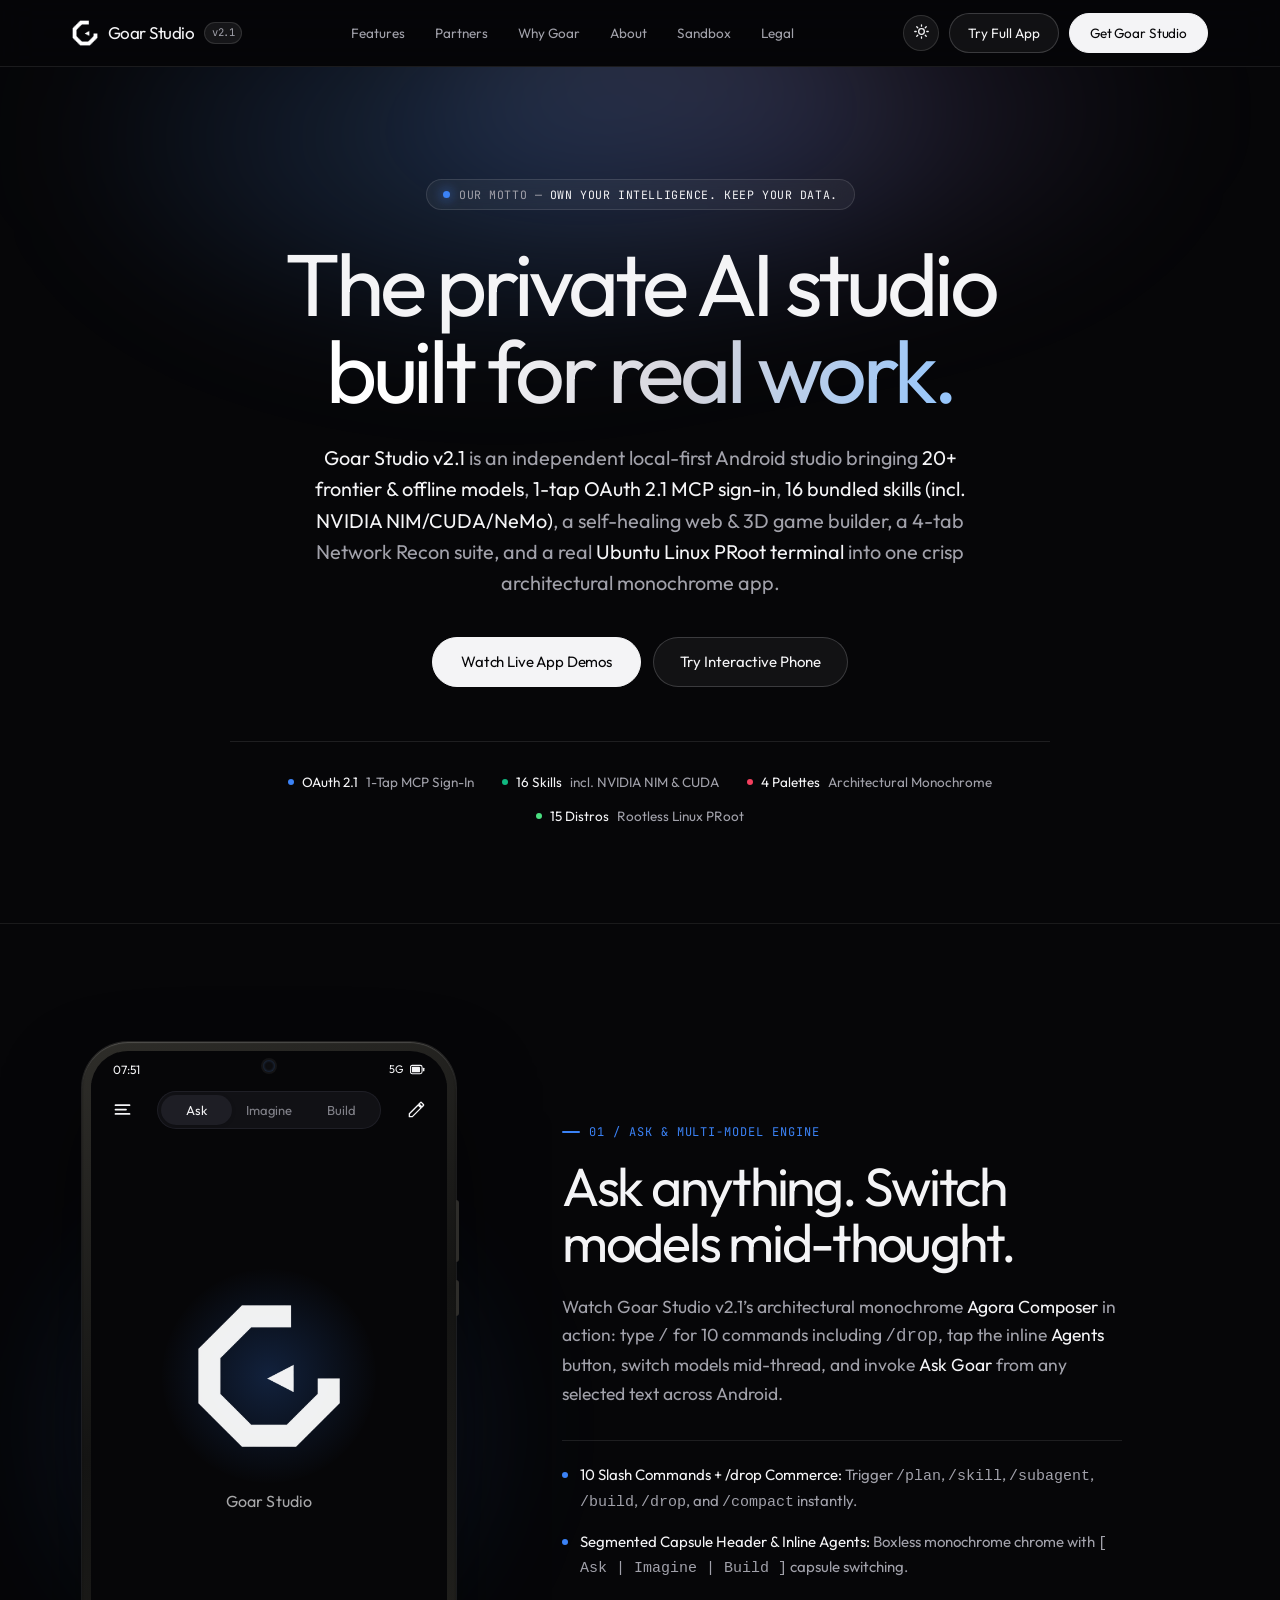
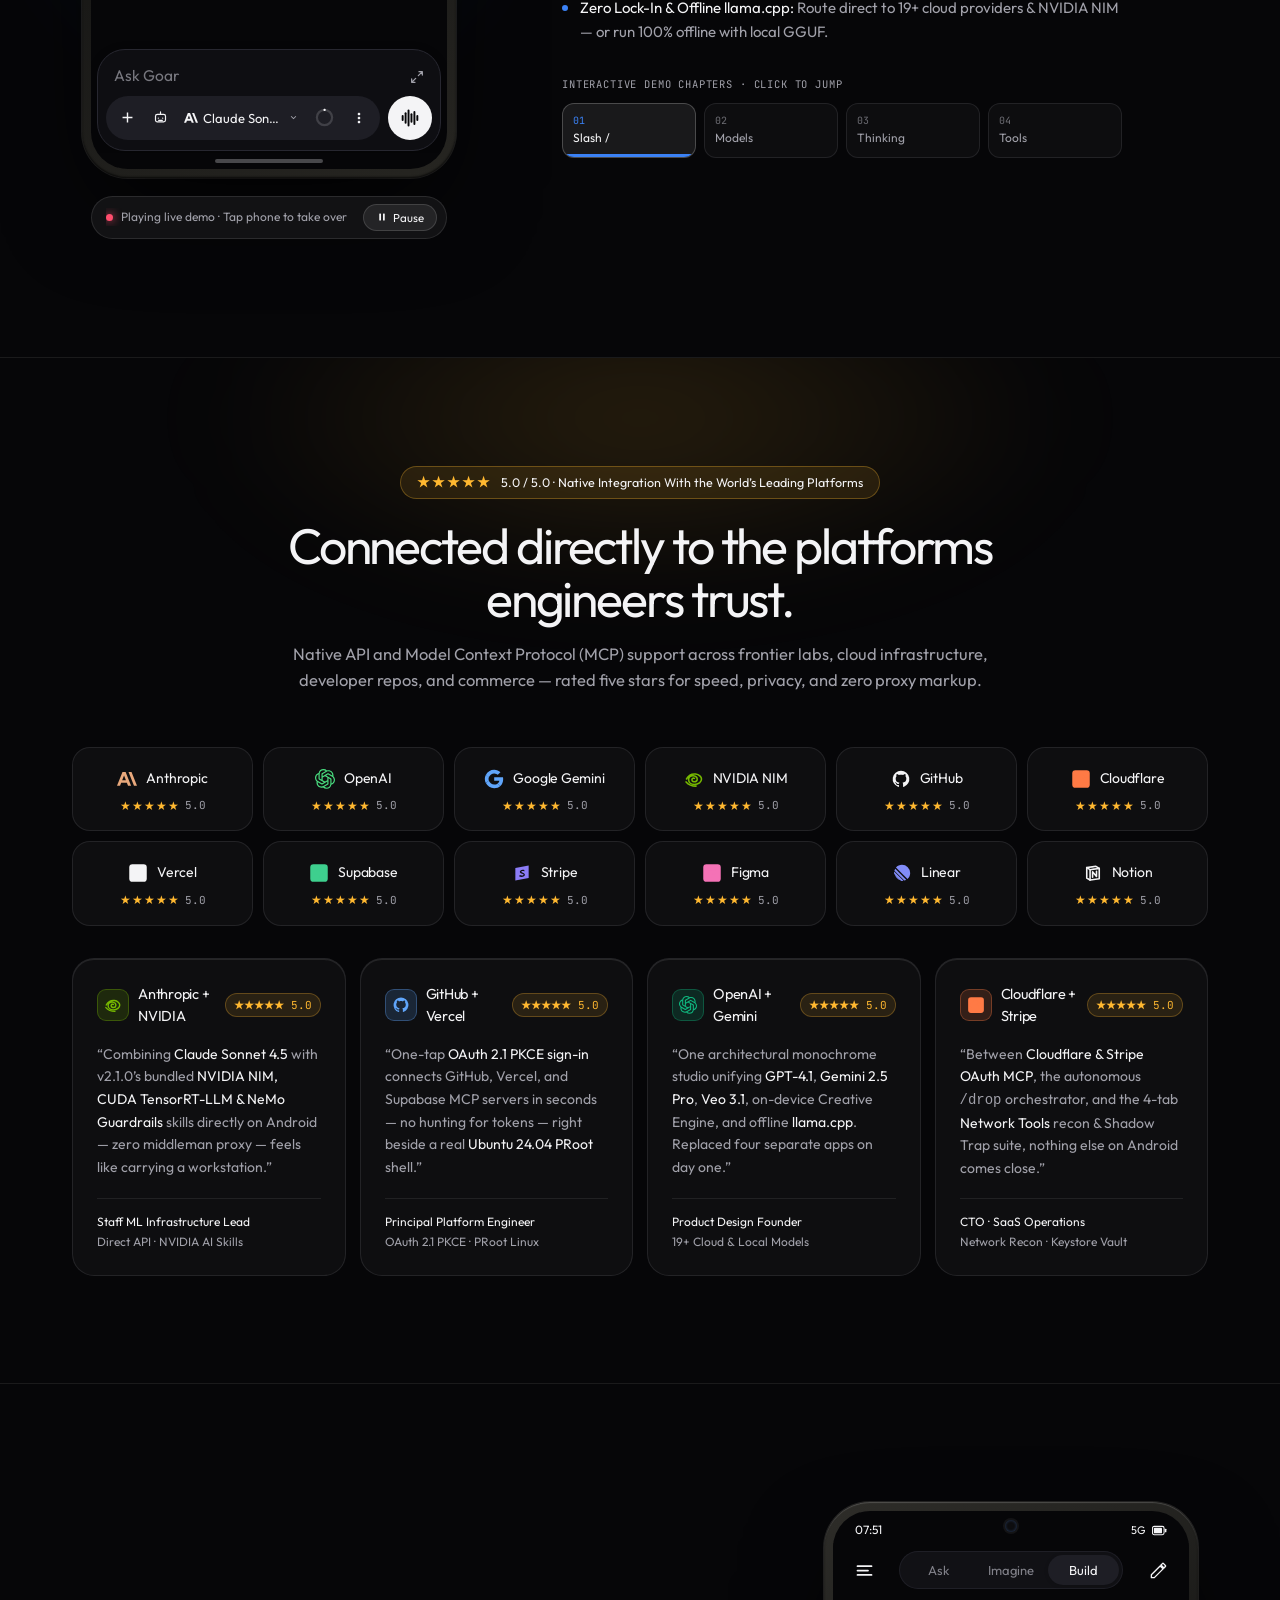
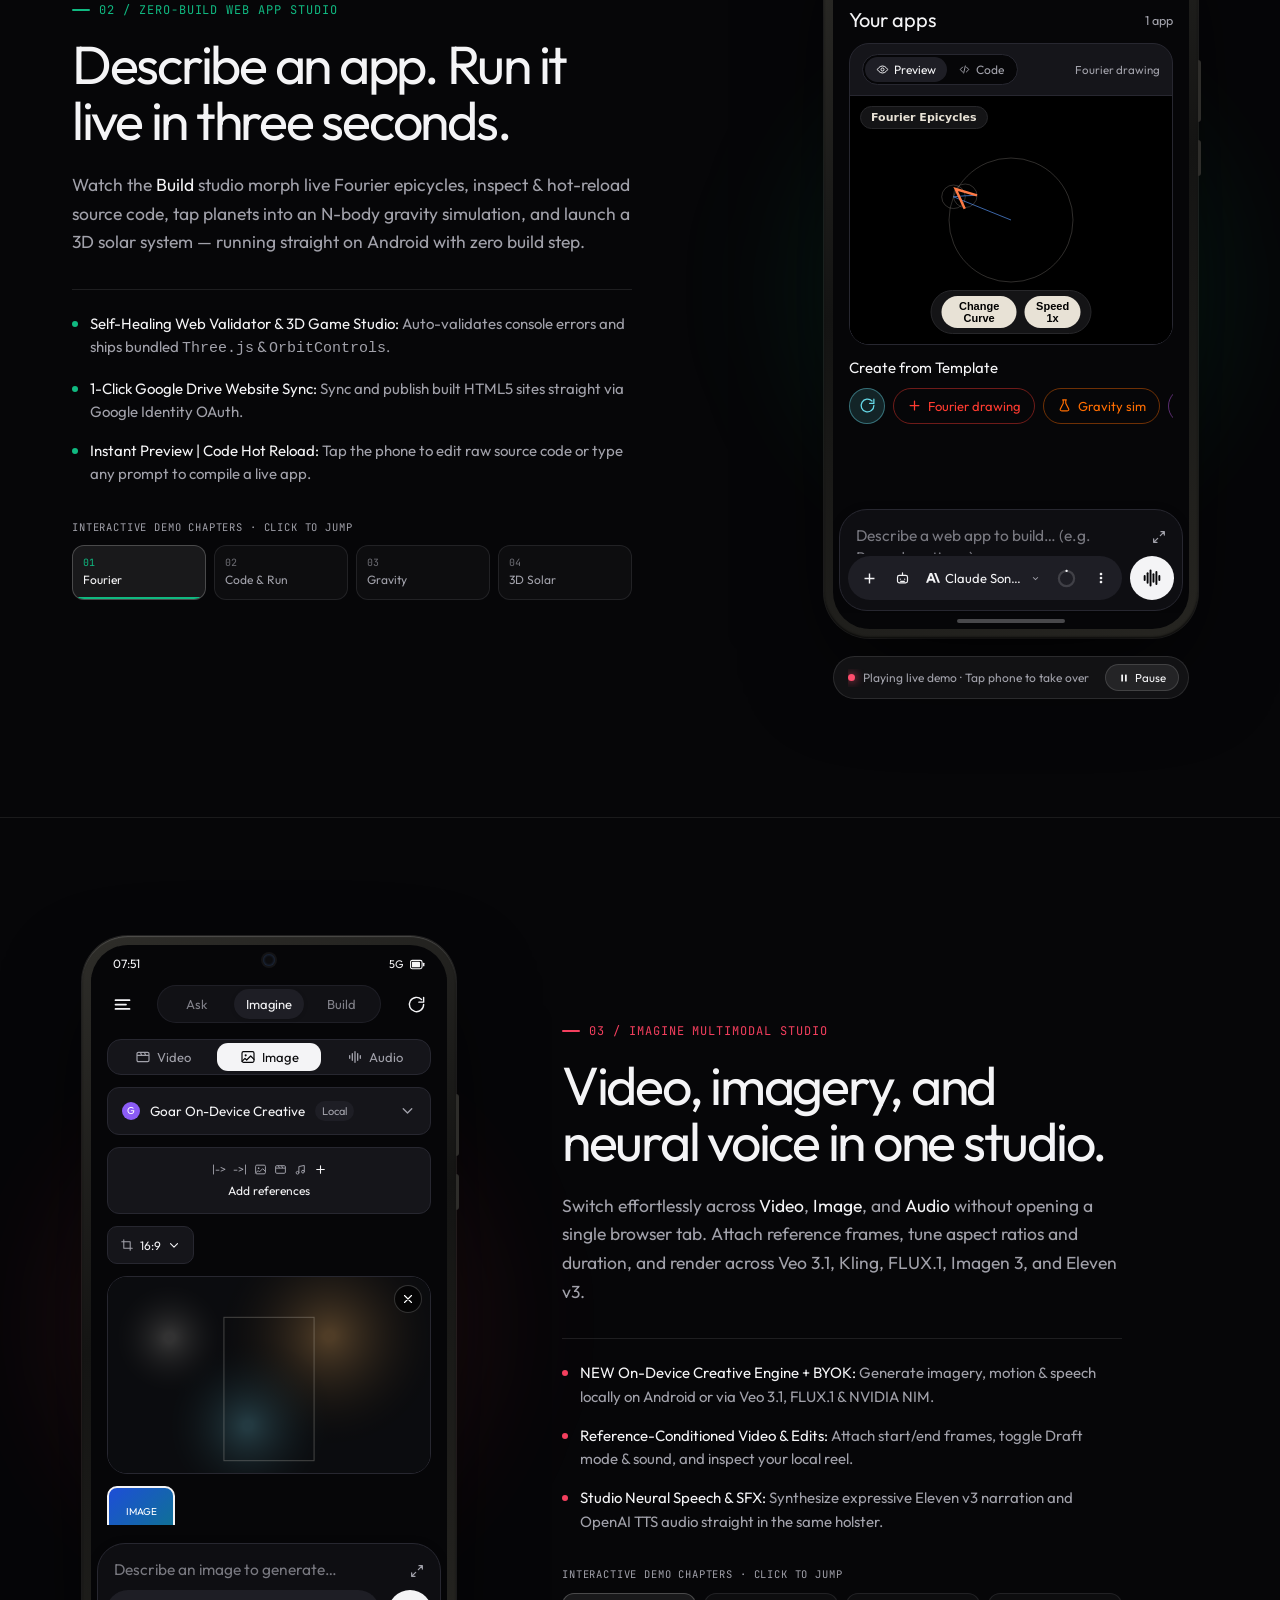
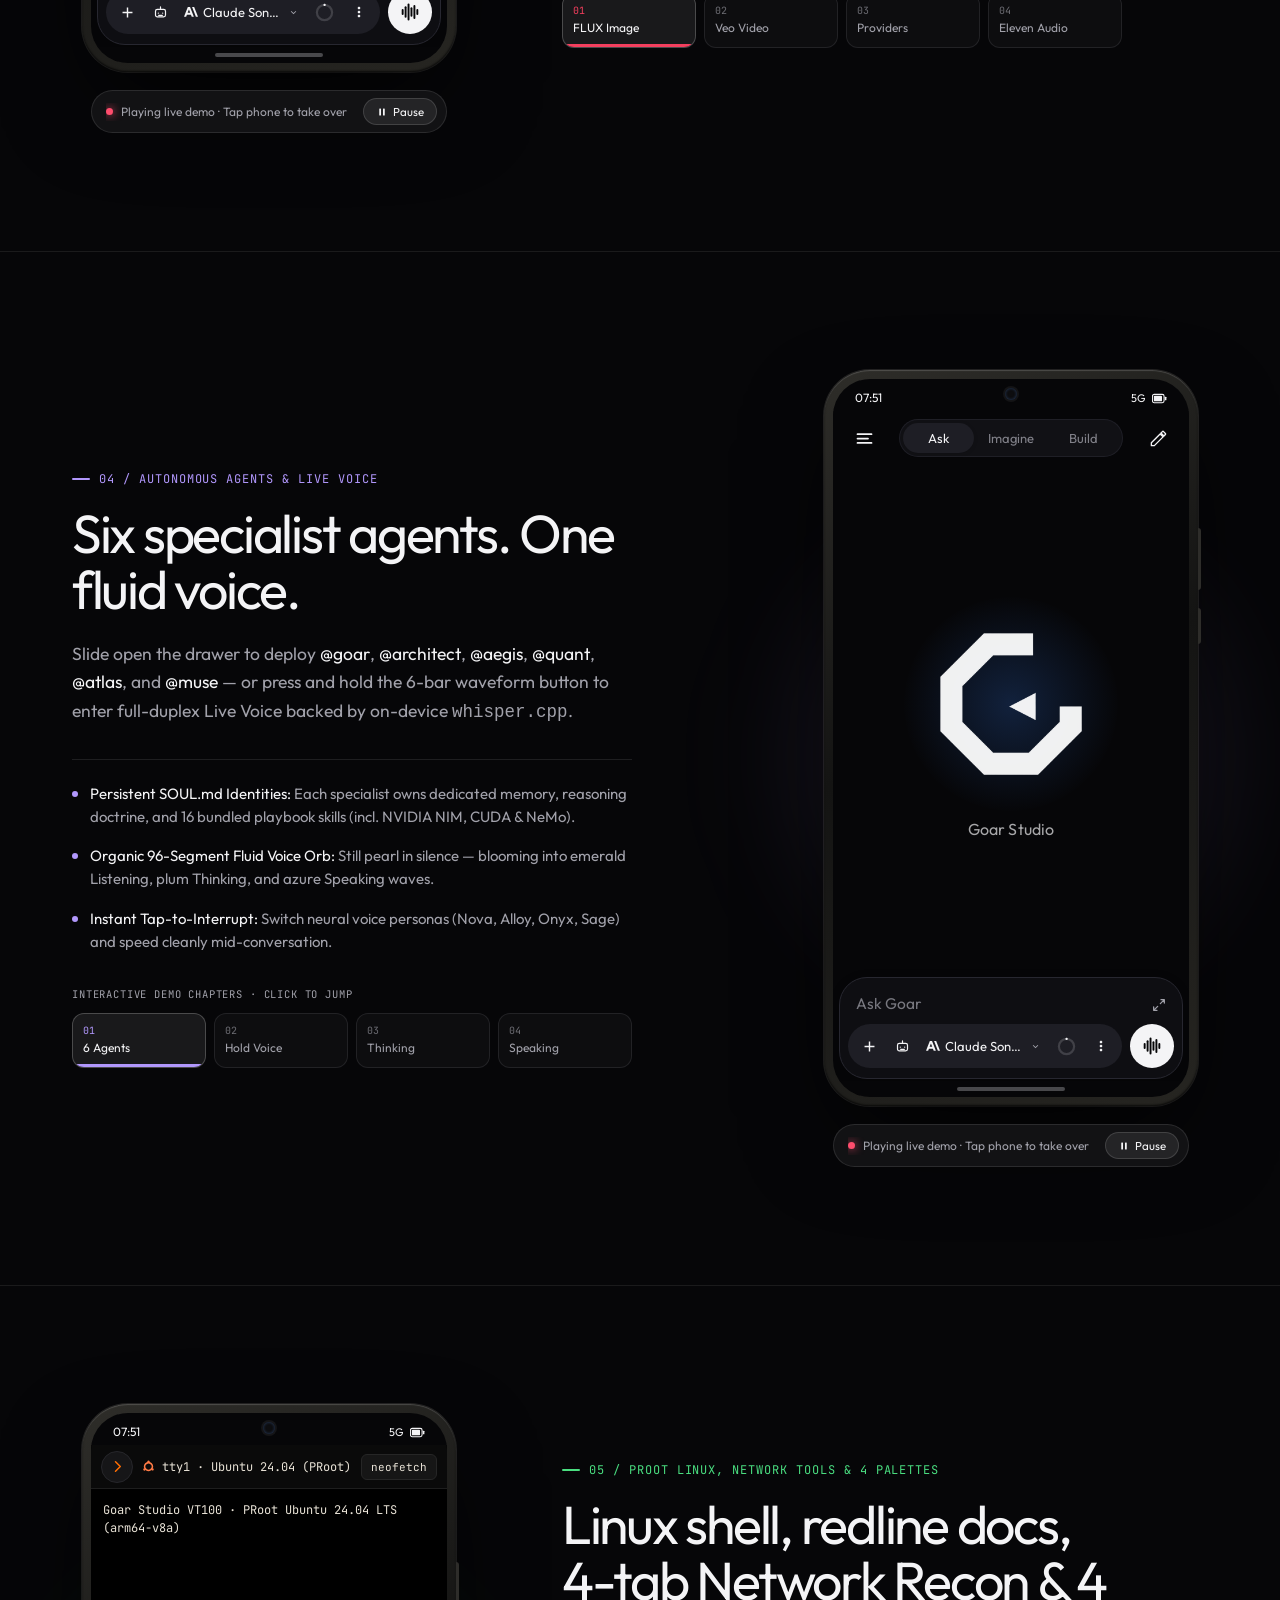
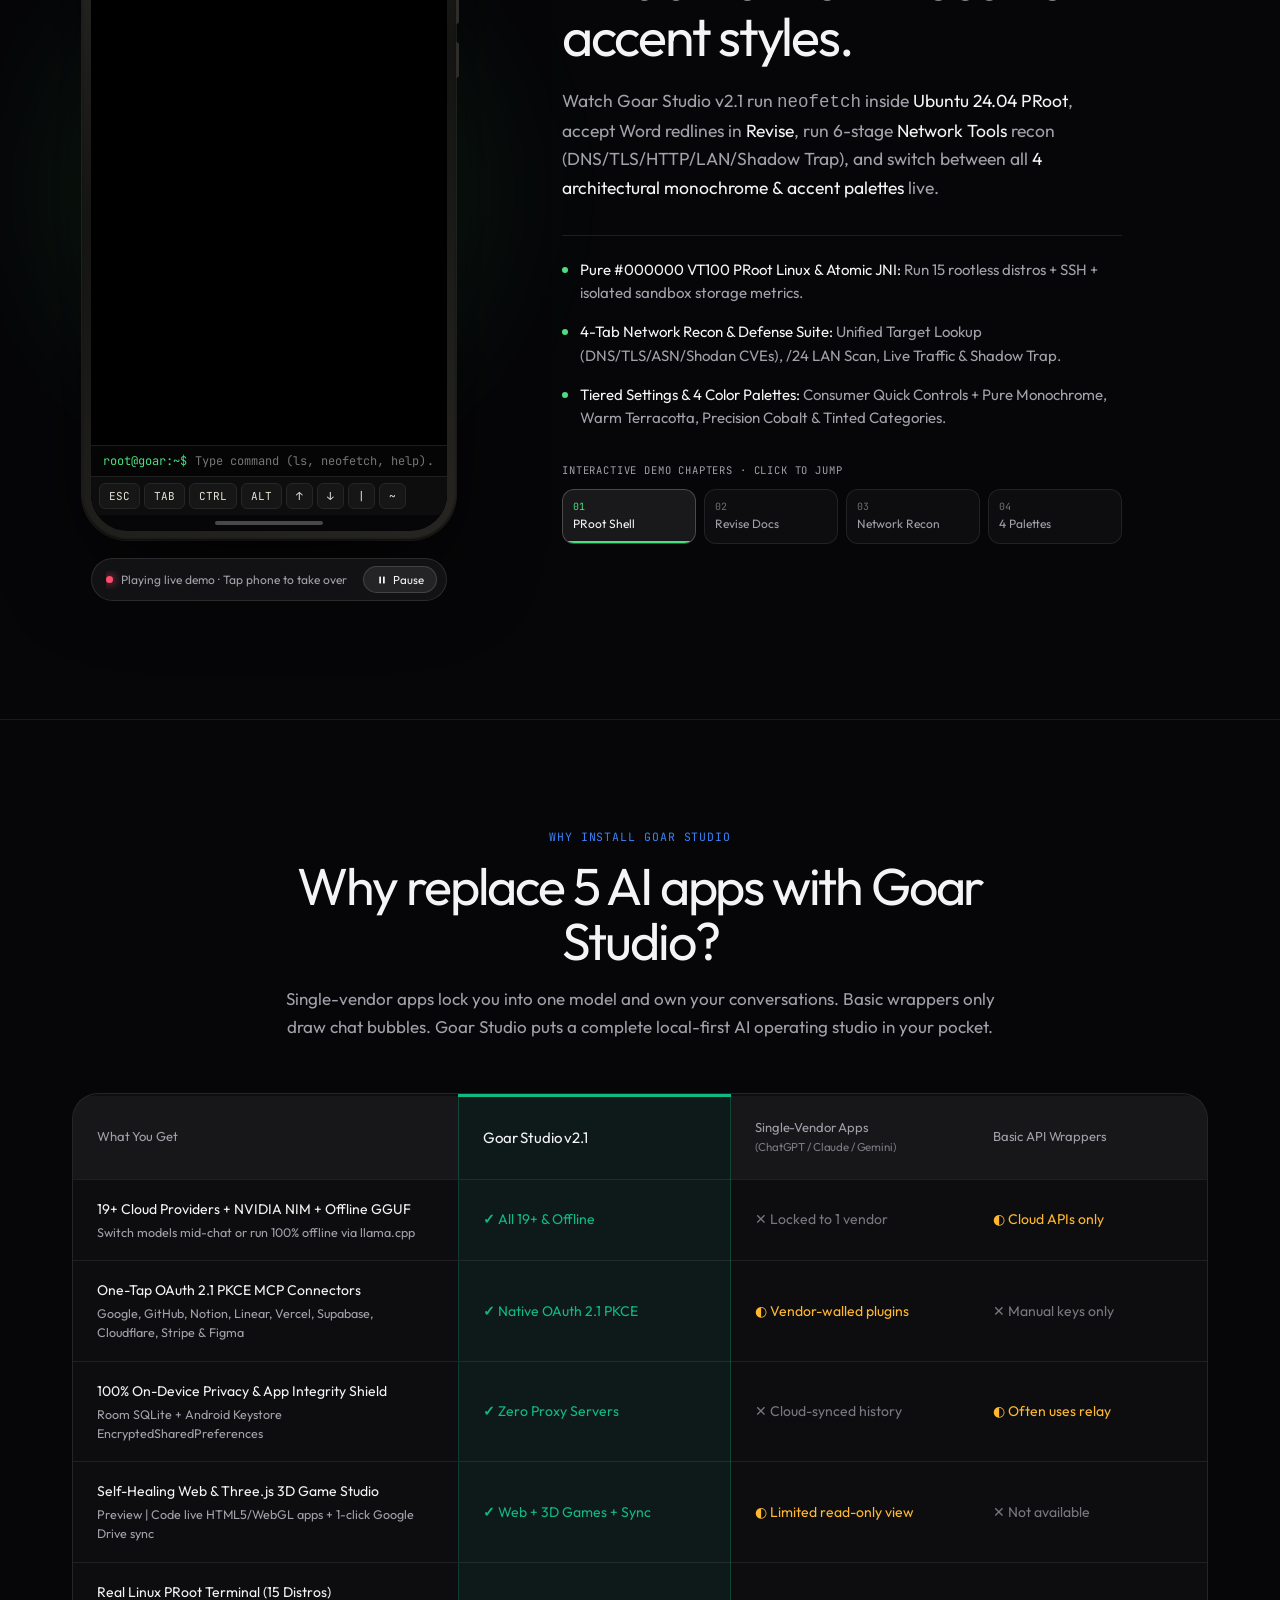
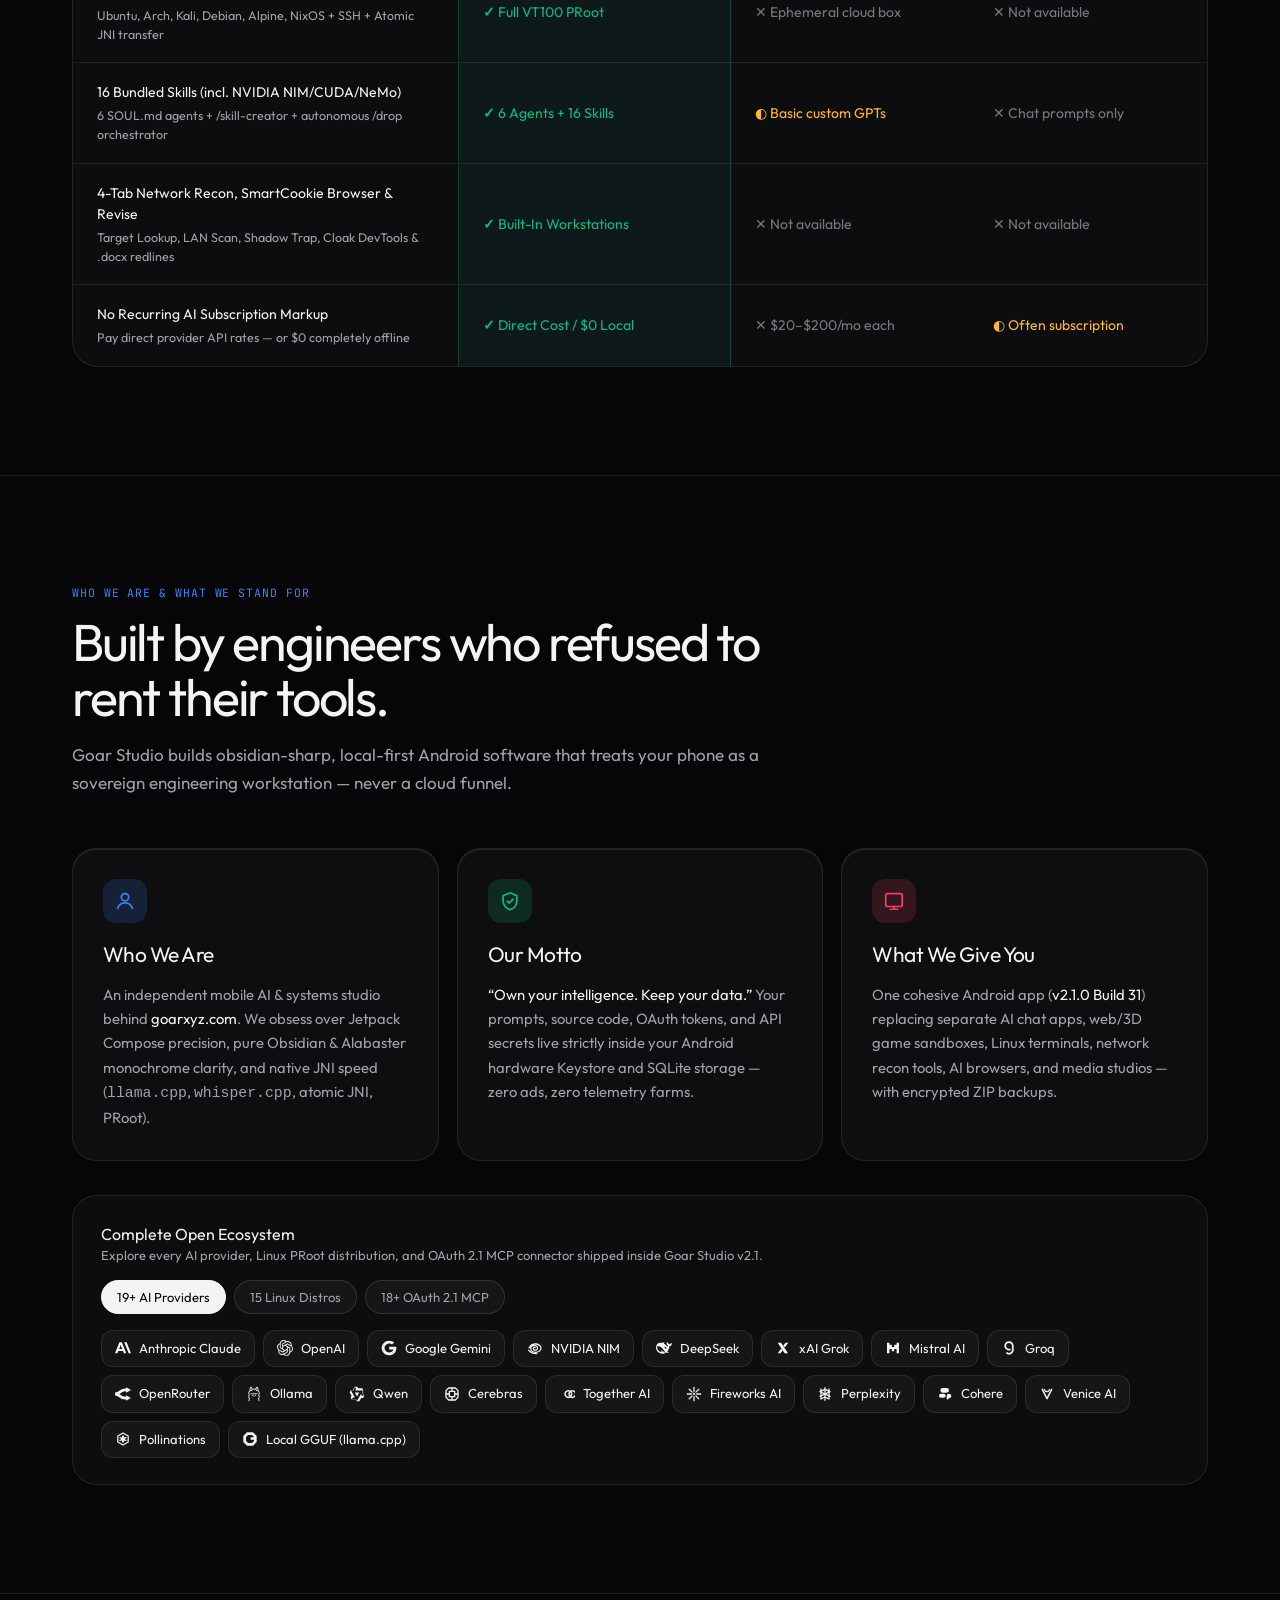
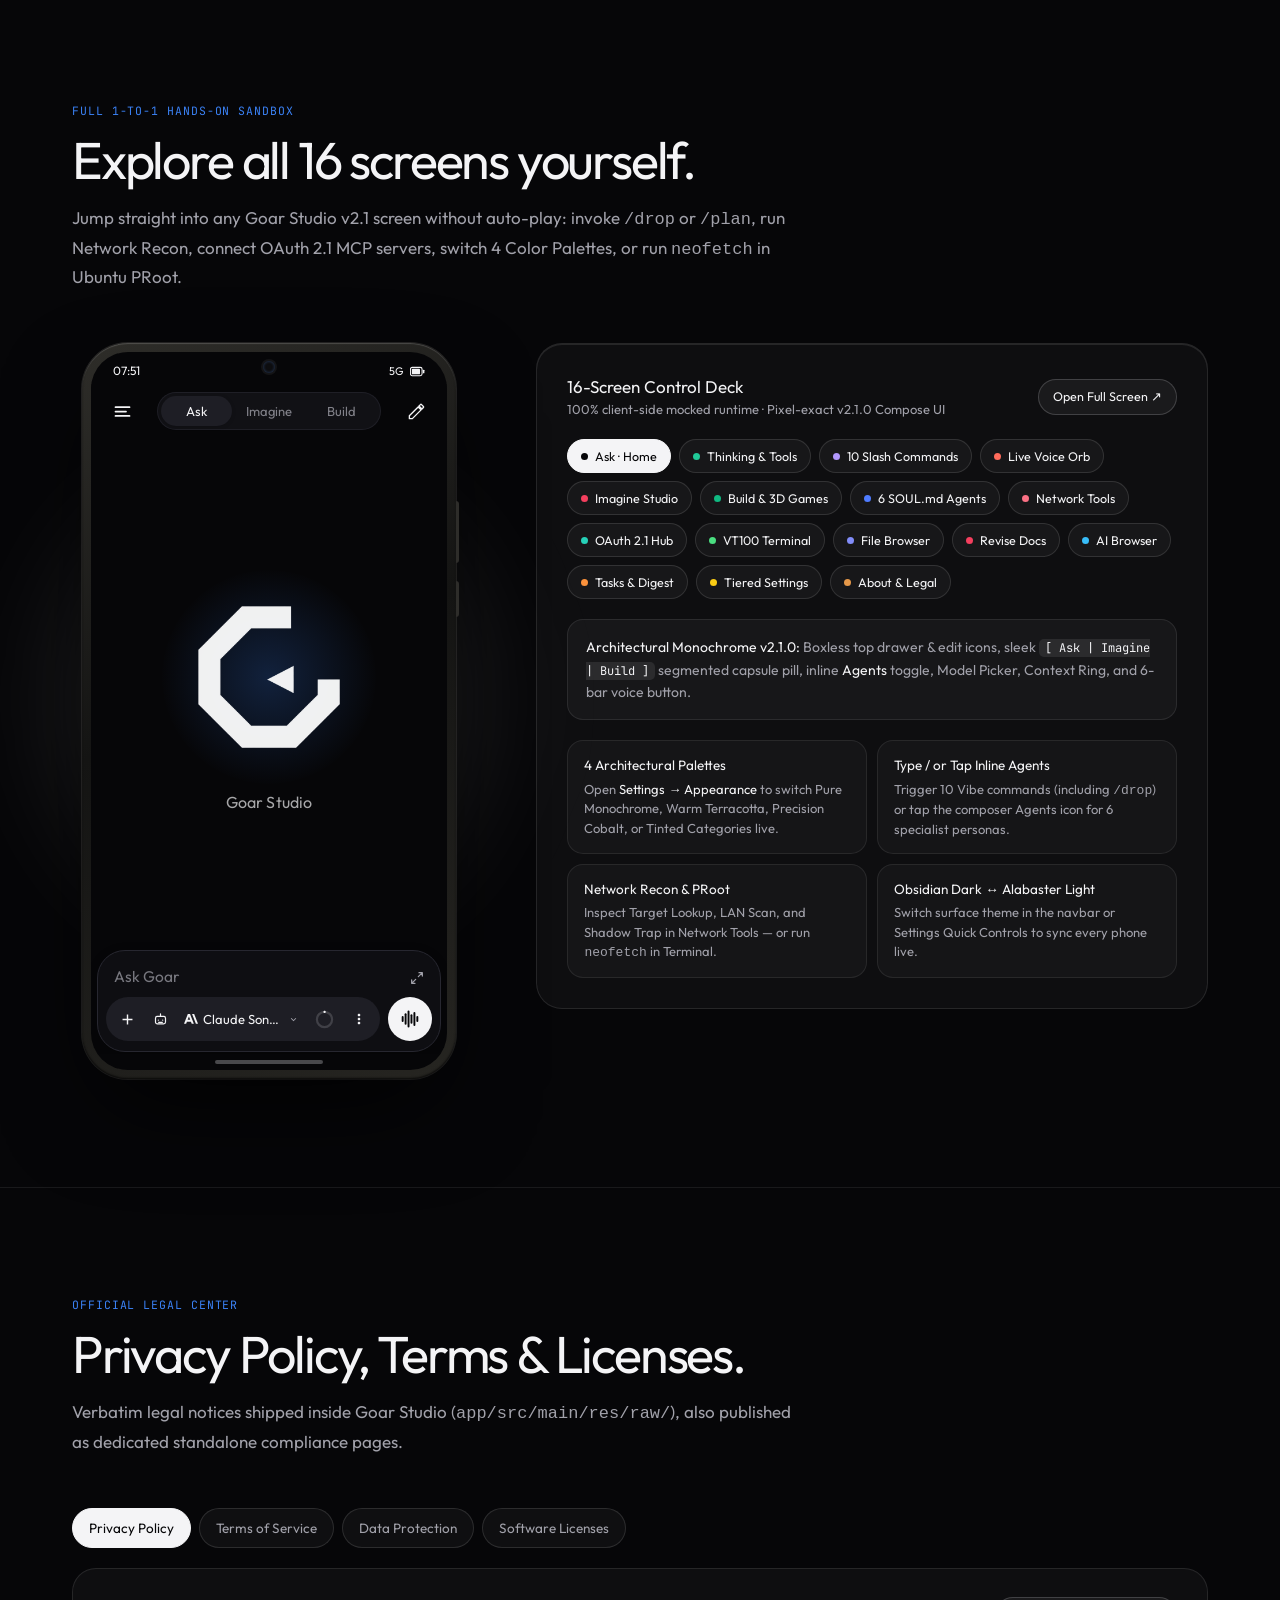
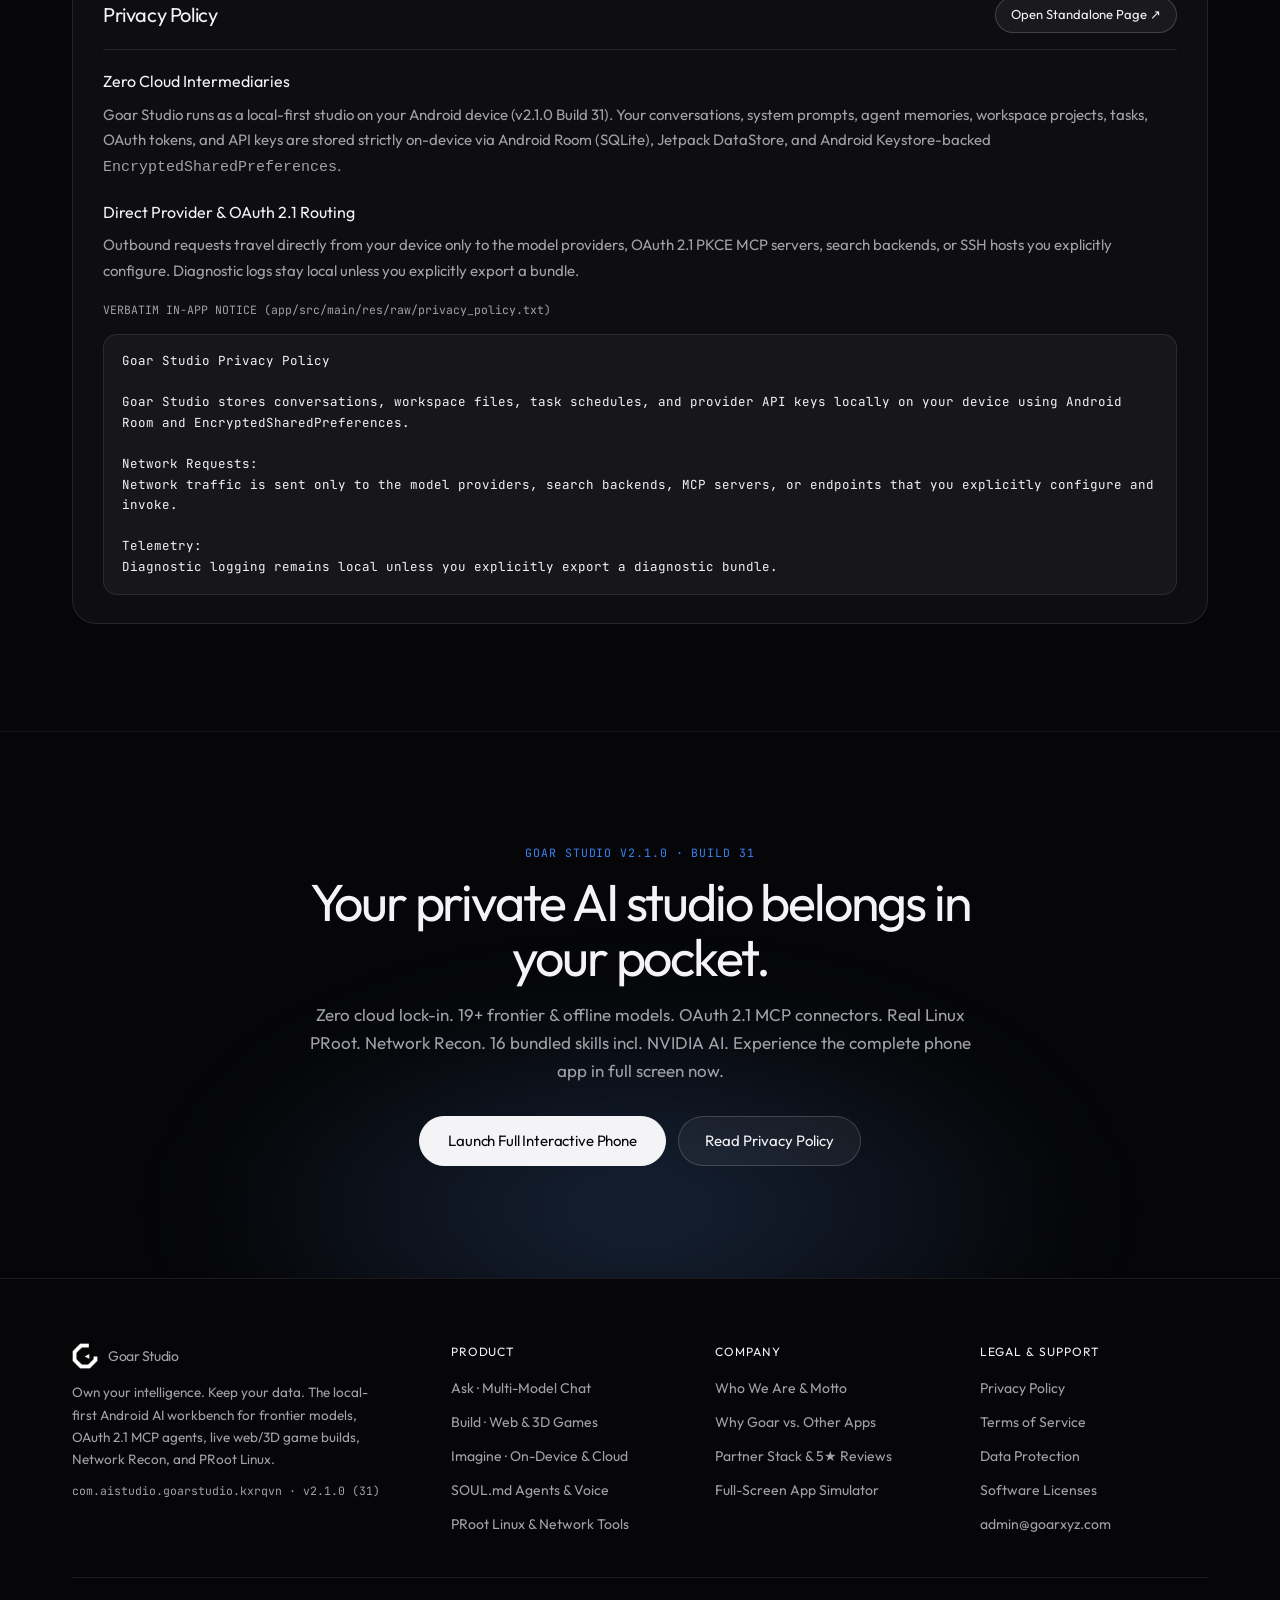
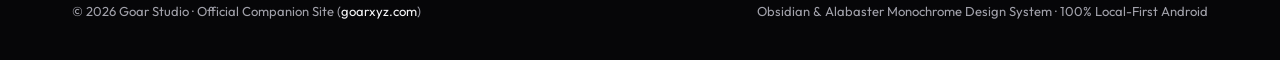
==== commit 42df77e6: "Sync website and 1:1 simulator with Goar Studio v2.1.0 (Build 31)" ====
--- a/index.html
+++ b/index.html
@@ -21,7 +21,7 @@
         <img src="assets/ic_goar_mark.png" alt="Goar Studio" class="goar-mark-img goar-mark-dark-only" />
         <img src="assets/ic_goar_mark_black.png" alt="Goar Studio" class="goar-mark-img goar-mark-light-only" />
         <span>Goar Studio</span>
-        <span class="site-version-chip">v2.0</span>
+        <span class="site-version-chip">v2.1</span>
       </a>
 
       <nav class="site-nav-links" aria-label="Primary Navigation">
@@ -62,7 +62,7 @@
           </h1>
 
           <p class="hero-who-we-are reveal reveal-delay-2">
-            <strong>Goar Studio</strong> is an independent local-first Android studio bringing <strong>20+ frontier &amp; offline models</strong>, <strong>6 autonomous agents</strong>, a zero-build web app builder, Veo/FLUX media generation, and a real <strong>Ubuntu Linux PRoot terminal</strong> into one fast native app — with your keys and data encrypted strictly on your device.
+            <strong>Goar Studio v2.1</strong> is an independent local-first Android studio bringing <strong>20+ frontier &amp; offline models</strong>, <strong>1-tap OAuth 2.1 MCP sign-in</strong>, <strong>16 bundled skills (incl. NVIDIA NIM/CUDA/NeMo)</strong>, a self-healing web &amp; 3D game builder, a 4-tab Network Recon suite, and a real <strong>Ubuntu Linux PRoot terminal</strong> into one crisp architectural monochrome app.
           </p>
 
           <div class="hero-cta-row reveal reveal-delay-2">
@@ -71,10 +71,10 @@
           </div>
 
           <div class="hero-value-strip reveal reveal-delay-3">
-            <span class="hero-value-item"><span class="hero-value-dot" style="background:var(--m-top-ask)"></span><strong>20+</strong> Cloud &amp; Offline Models</span>
-            <span class="hero-value-item"><span class="hero-value-dot" style="background:var(--m-top-build)"></span><strong>100%</strong> Local Keystore Encryption</span>
-            <span class="hero-value-item"><span class="hero-value-dot" style="background:var(--m-top-imagine)"></span><strong>6</strong> Autonomous SOUL.md Agents</span>
-            <span class="hero-value-item"><span class="hero-value-dot" style="background:var(--m-drw-terminal)"></span><strong>15</strong> Rootless Linux PRoot Distros</span>
+            <span class="hero-value-item"><span class="hero-value-dot" style="background:var(--m-top-ask)"></span><strong>OAuth 2.1</strong> 1-Tap MCP Sign-In</span>
+            <span class="hero-value-item"><span class="hero-value-dot" style="background:var(--m-top-build)"></span><strong>16 Skills</strong> incl. NVIDIA NIM &amp; CUDA</span>
+            <span class="hero-value-item"><span class="hero-value-dot" style="background:var(--m-top-imagine)"></span><strong>4 Palettes</strong> Architectural Monochrome</span>
+            <span class="hero-value-item"><span class="hero-value-dot" style="background:var(--m-drw-terminal)"></span><strong>15 Distros</strong> Rootless Linux PRoot</span>
           </div>
         </div>
       </div>
@@ -107,21 +107,21 @@
             </div>
             <h2 class="scenario-title">Ask anything. Switch models mid-thought.</h2>
             <p class="scenario-desc">
-              Watch Goar Studio’s <strong>Agora Composer</strong> in action: type <code>/</code> for 9 Matte Bold Pop Vibe commands, swap between Claude Sonnet 4.5, GPT-4.1, Gemini 2.5, DeepSeek R1, and local GGUF in one tap, and inspect live thinking traces &amp; tool calls without leaving your thread.
+              Watch Goar Studio v2.1’s architectural monochrome <strong>Agora Composer</strong> in action: type <code>/</code> for 10 commands including <code>/drop</code>, tap the inline <strong>Agents</strong> button, switch models mid-thread, and invoke <strong>Ask Goar</strong> from any selected text across Android.
             </p>
 
             <div class="scenario-points">
               <div class="scenario-point">
                 <span class="scenario-point-dot" style="background:var(--m-top-ask)"></span>
-                <span><strong>Zero Vendor Lock-In:</strong> Route direct to 20+ AI providers with your own keys — or run completely offline with llama.cpp.</span>
+                <span><strong>10 Slash Commands + /drop Commerce:</strong> Trigger <code>/plan</code>, <code>/skill</code>, <code>/subagent</code>, <code>/build</code>, <code>/drop</code>, and <code>/compact</code> instantly.</span>
               </div>
               <div class="scenario-point">
                 <span class="scenario-point-dot" style="background:var(--m-top-ask)"></span>
-                <span><strong>Transparent Reasoning &amp; Tools:</strong> Expand collapsible thinking traces, inspect executed local tools, and copy syntax-highlighted code.</span>
+                <span><strong>Segmented Capsule Header &amp; Inline Agents:</strong> Boxless monochrome chrome with <code>[ Ask | Imagine | Build ]</code> capsule switching.</span>
               </div>
               <div class="scenario-point">
                 <span class="scenario-point-dot" style="background:var(--m-top-ask)"></span>
-                <span><strong>Real-Time Context Ring:</strong> Monitor exact token budget and compact long threads in a single tap.</span>
+                <span><strong>Zero Lock-In &amp; Offline llama.cpp:</strong> Route direct to 19+ cloud providers &amp; NVIDIA NIM — or run 100% offline with local GGUF.</span>
               </div>
             </div>
 
@@ -207,15 +207,15 @@
             <div class="scenario-points">
               <div class="scenario-point">
                 <span class="scenario-point-dot" style="background:var(--m-top-build)"></span>
-                <span><strong>Instant Preview | Code Toggle:</strong> Flip from a 60fps interactive canvas to raw editable HTML/CSS/JS and tap Run anytime.</span>
+                <span><strong>Self-Healing Web Validator &amp; 3D Game Studio:</strong> Auto-validates console errors and ships bundled <code>Three.js</code> &amp; <code>OrbitControls</code>.</span>
               </div>
               <div class="scenario-point">
                 <span class="scenario-point-dot" style="background:var(--m-top-build)"></span>
-                <span><strong>CORS-Free GoarSDK Bridge:</strong> Built apps call local AI models and APIs safely straight from your Android viewport.</span>
+                <span><strong>1-Click Google Drive Website Sync:</strong> Sync and publish built HTML5 sites straight via Google Identity OAuth.</span>
               </div>
               <div class="scenario-point">
                 <span class="scenario-point-dot" style="background:var(--m-top-build)"></span>
-                <span><strong>Prompt to Working App:</strong> Tap the phone and type “Pomodoro timer” or any custom idea to compile a working app live.</span>
+                <span><strong>Instant Preview | Code Hot Reload:</strong> Tap the phone to edit raw source code or type any prompt to compile a live app.</span>
               </div>
             </div>
 
@@ -280,15 +280,15 @@
             <div class="scenario-points">
               <div class="scenario-point">
                 <span class="scenario-point-dot" style="background:var(--m-top-imagine)"></span>
-                <span><strong>Reference-Conditioned Video:</strong> Attach start/end frames and render 1080p synchronized clips directly into your local reel.</span>
+                <span><strong>NEW On-Device Creative Engine + BYOK:</strong> Generate imagery, motion &amp; speech locally on Android or via Veo 3.1, FLUX.1 &amp; NVIDIA NIM.</span>
               </div>
               <div class="scenario-point">
                 <span class="scenario-point-dot" style="background:var(--m-top-imagine)"></span>
-                <span><strong>Compare Top Media Models:</strong> Switch between Veo 3.1, Kling, Luma Ray 2, Sora 2, FLUX.1, and Imagen 3 in one dropdown.</span>
+                <span><strong>Reference-Conditioned Video &amp; Edits:</strong> Attach start/end frames, toggle Draft mode &amp; sound, and inspect your local reel.</span>
               </div>
               <div class="scenario-point">
                 <span class="scenario-point-dot" style="background:var(--m-top-imagine)"></span>
-                <span><strong>Studio Neural Speech &amp; SFX:</strong> Synthesize expressive Eleven v3 narration and ambient soundscapes on the spot.</span>
+                <span><strong>Studio Neural Speech &amp; SFX:</strong> Synthesize expressive Eleven v3 narration and OpenAI TTS audio straight in the same holster.</span>
               </div>
             </div>
 
@@ -353,7 +353,7 @@
             <div class="scenario-points">
               <div class="scenario-point">
                 <span class="scenario-point-dot" style="background:#B197FC"></span>
-                <span><strong>Persistent SOUL.md Identities:</strong> Each specialist owns dedicated memory, reasoning doctrine, and 12 bundled playbook skills.</span>
+                <span><strong>Persistent SOUL.md Identities:</strong> Each specialist owns dedicated memory, reasoning doctrine, and 16 bundled playbook skills (incl. NVIDIA NIM, CUDA &amp; NeMo).</span>
               </div>
               <div class="scenario-point">
                 <span class="scenario-point-dot" style="background:#B197FC"></span>
@@ -416,25 +416,25 @@
           <div class="scenario-copy-col reveal-right">
             <div class="scenario-eyebrow" style="--eyebrow-color: var(--m-drw-terminal)">
               <span class="scenario-eyebrow-line"></span>
-              <span>05 / Full Mobile Workstations</span>
-            </div>
-            <h2 class="scenario-title">Linux terminal, redline docs, AI browser &amp; 26 controls.</h2>
+              <span>05 / PRoot Linux, Network Tools &amp; 4 Palettes</span>
+            </div>
+            <h2 class="scenario-title">Linux shell, redline docs, 4-tab Network Recon &amp; 4 accent styles.</h2>
             <p class="scenario-desc">
-              Other AI apps stop at chat bubbles. Watch Goar Studio execute real commands inside <strong>Ubuntu 24.04 PRoot</strong>, commit Word-style tracked revisions in <strong>Revise</strong>, inspect network headers in the <strong>AI Browser</strong>, and tune 26 Matte Bold Pop studio modules.
+              Watch Goar Studio v2.1 run <code>neofetch</code> inside <strong>Ubuntu 24.04 PRoot</strong>, accept Word redlines in <strong>Revise</strong>, run 6-stage <strong>Network Tools</strong> recon (DNS/TLS/HTTP/LAN/Shadow Trap), and switch between all <strong>4 architectural monochrome &amp; accent palettes</strong> live.
             </p>
 
             <div class="scenario-points">
               <div class="scenario-point">
                 <span class="scenario-point-dot" style="background:var(--m-drw-terminal)"></span>
-                <span><strong>Pure #000000 VT100 PRoot Linux:</strong> Run Ubuntu, Arch, Kali, Debian, Alpine, NixOS &amp; SSH with touch extra keys — zero root required.</span>
+                <span><strong>Pure #000000 VT100 PRoot Linux &amp; Atomic JNI:</strong> Run 15 rootless distros + SSH + isolated sandbox storage metrics.</span>
               </div>
               <div class="scenario-point">
                 <span class="scenario-point-dot" style="background:var(--m-drw-terminal)"></span>
-                <span><strong>Word-Style Tracked Changes:</strong> Accept or reject green insertions &amp; red strikethroughs inline and export clean <code>.docx</code>.</span>
+                <span><strong>4-Tab Network Recon &amp; Defense Suite:</strong> Unified Target Lookup (DNS/TLS/ASN/Shodan CVEs), /24 LAN Scan, Live Traffic &amp; Shadow Trap.</span>
               </div>
               <div class="scenario-point">
                 <span class="scenario-point-dot" style="background:var(--m-drw-terminal)"></span>
-                <span><strong>Shared AI Browser + Cloak DevTools:</strong> Live Network &amp; Console inspector, desktop UA spoofing, and tracker blocking.</span>
+                <span><strong>Tiered Settings &amp; 4 Color Palettes:</strong> Consumer Quick Controls + Pure Monochrome, Warm Terracotta, Precision Cobalt &amp; Tinted Categories.</span>
               </div>
             </div>
 
@@ -452,12 +452,12 @@
               </button>
               <button class="clip-step-btn" type="button" data-clip-step="2">
                 <span class="clip-step-idx">03</span>
-                <span class="clip-step-name">AI Browser</span>
+                <span class="clip-step-name">Network Recon</span>
                 <span class="clip-step-progress"></span>
               </button>
               <button class="clip-step-btn" type="button" data-clip-step="3">
                 <span class="clip-step-idx">04</span>
-                <span class="clip-step-name">26 Settings</span>
+                <span class="clip-step-name">4 Palettes</span>
                 <span class="clip-step-progress"></span>
               </button>
             </div>
@@ -484,51 +484,51 @@
             <thead>
               <tr>
                 <th style="width:34%">What You Get</th>
-                <th class="col-goar" style="width:24%">Goar Studio v2.0</th>
+                <th class="col-goar" style="width:24%">Goar Studio v2.1</th>
                 <th style="width:21%">Single-Vendor Apps<br /><span style="font-weight:400;font-size:11.5px;opacity:.72">(ChatGPT / Claude / Gemini)</span></th>
                 <th style="width:21%">Basic API Wrappers</th>
               </tr>
             </thead>
             <tbody>
               <tr>
-                <td class="compare-cap">20+ Cloud Providers + Offline GGUF<span>Switch models mid-chat or run 100% offline via llama.cpp</span></td>
-                <td class="col-goar"><span class="cmp-yes">✓ All 20+ &amp; Offline</span></td>
+                <td class="compare-cap">19+ Cloud Providers + NVIDIA NIM + Offline GGUF<span>Switch models mid-chat or run 100% offline via llama.cpp</span></td>
+                <td class="col-goar"><span class="cmp-yes">✓ All 19+ &amp; Offline</span></td>
                 <td><span class="cmp-no">✕ Locked to 1 vendor</span></td>
                 <td><span class="cmp-partial">◐ Cloud APIs only</span></td>
               </tr>
               <tr>
-                <td class="compare-cap">100% On-Device Privacy &amp; Keystore<span>Room SQLite + Android Keystore EncryptedSharedPreferences</span></td>
+                <td class="compare-cap">One-Tap OAuth 2.1 PKCE MCP Connectors<span>Google, GitHub, Notion, Linear, Vercel, Supabase, Cloudflare, Stripe &amp; Figma</span></td>
+                <td class="col-goar"><span class="cmp-yes">✓ Native OAuth 2.1 PKCE</span></td>
+                <td><span class="cmp-partial">◐ Vendor-walled plugins</span></td>
+                <td><span class="cmp-no">✕ Manual keys only</span></td>
+              </tr>
+              <tr>
+                <td class="compare-cap">100% On-Device Privacy &amp; App Integrity Shield<span>Room SQLite + Android Keystore EncryptedSharedPreferences</span></td>
                 <td class="col-goar"><span class="cmp-yes">✓ Zero Proxy Servers</span></td>
                 <td><span class="cmp-no">✕ Cloud-synced history</span></td>
                 <td><span class="cmp-partial">◐ Often uses relay</span></td>
               </tr>
               <tr>
-                <td class="compare-cap">Zero-Build Live Web App Studio<span>Preview | Code live HTML5/JS apps right on your phone</span></td>
-                <td class="col-goar"><span class="cmp-yes">✓ Native Preview + Code</span></td>
+                <td class="compare-cap">Self-Healing Web &amp; Three.js 3D Game Studio<span>Preview | Code live HTML5/WebGL apps + 1-click Google Drive sync</span></td>
+                <td class="col-goar"><span class="cmp-yes">✓ Web + 3D Games + Sync</span></td>
                 <td><span class="cmp-partial">◐ Limited read-only view</span></td>
                 <td><span class="cmp-no">✕ Not available</span></td>
               </tr>
               <tr>
-                <td class="compare-cap">Real Linux PRoot Terminal (15 Distros)<span>Ubuntu, Arch, Kali, Debian, Alpine, NixOS + SSH client</span></td>
+                <td class="compare-cap">Real Linux PRoot Terminal (15 Distros)<span>Ubuntu, Arch, Kali, Debian, Alpine, NixOS + SSH + Atomic JNI transfer</span></td>
                 <td class="col-goar"><span class="cmp-yes">✓ Full VT100 PRoot</span></td>
                 <td><span class="cmp-no">✕ Ephemeral cloud box</span></td>
                 <td><span class="cmp-no">✕ Not available</span></td>
               </tr>
               <tr>
-                <td class="compare-cap">6 Autonomous SOUL.md Agents &amp; MCP<span>Persistent personas + 16 native MCP connectors (GitHub, Slack, Stripe)</span></td>
-                <td class="col-goar"><span class="cmp-yes">✓ 6 Agents + 16 MCP</span></td>
-                <td><span class="cmp-partial">◐ Vendor-walled plugins</span></td>
+                <td class="compare-cap">16 Bundled Skills (incl. NVIDIA NIM/CUDA/NeMo)<span>6 SOUL.md agents + /skill-creator + autonomous /drop orchestrator</span></td>
+                <td class="col-goar"><span class="cmp-yes">✓ 6 Agents + 16 Skills</span></td>
+                <td><span class="cmp-partial">◐ Basic custom GPTs</span></td>
                 <td><span class="cmp-no">✕ Chat prompts only</span></td>
               </tr>
               <tr>
-                <td class="compare-cap">Video, Image &amp; Audio Studio (Imagine)<span>Veo 3.1, Kling, Luma, FLUX.1, Imagen 3 &amp; Eleven v3 in one tab</span></td>
-                <td class="col-goar"><span class="cmp-yes">✓ Full Media Holster</span></td>
-                <td><span class="cmp-partial">◐ Single model only</span></td>
-                <td><span class="cmp-no">✕ Rarely included</span></td>
-              </tr>
-              <tr>
-                <td class="compare-cap">Shared AI Browser + DevTools + .docx Redline<span>Network inspector, Cloak spoofing &amp; Word tracked changes</span></td>
-                <td class="col-goar"><span class="cmp-yes">✓ Built-In Workspaces</span></td>
+                <td class="compare-cap">4-Tab Network Recon, SmartCookie Browser &amp; Revise<span>Target Lookup, LAN Scan, Shadow Trap, Cloak DevTools &amp; .docx redlines</span></td>
+                <td class="col-goar"><span class="cmp-yes">✓ Built-In Workstations</span></td>
                 <td><span class="cmp-no">✕ Not available</span></td>
                 <td><span class="cmp-no">✕ Not available</span></td>
               </tr>
@@ -564,7 +564,7 @@
             </span>
             <h3>Who We Are</h3>
             <p>
-              An independent mobile AI &amp; systems studio behind <strong>goarxyz.com</strong>. We obsess over Jetpack Compose precision, high-contrast Ink &amp; Bone readability, and native JNI speed (<code>llama.cpp</code>, <code>whisper.cpp</code>, PRoot).
+              An independent mobile AI &amp; systems studio behind <strong>goarxyz.com</strong>. We obsess over Jetpack Compose precision, pure Obsidian &amp; Alabaster monochrome clarity, and native JNI speed (<code>llama.cpp</code>, <code>whisper.cpp</code>, atomic JNI, PRoot).
             </p>
           </article>
 
@@ -574,7 +574,7 @@
             </span>
             <h3>Our Motto</h3>
             <p>
-              <strong>“Own your intelligence. Keep your data.”</strong> Your prompts, source code, documents, and API secrets live strictly inside your Android hardware Keystore and SQLite storage — zero ads, zero telemetry farms.
+              <strong>“Own your intelligence. Keep your data.”</strong> Your prompts, source code, OAuth tokens, and API secrets live strictly inside your Android hardware Keystore and SQLite storage — zero ads, zero telemetry farms.
             </p>
           </article>
 
@@ -584,7 +584,7 @@
             </span>
             <h3>What We Give You</h3>
             <p>
-              One cohesive Android app (<strong>v2.0.0 Build 30</strong>) replacing separate AI chat apps, web code sandboxes, Linux terminals, AI browsers, media generators, and cron task schedulers — with encrypted ZIP backups.
+              One cohesive Android app (<strong>v2.1.0 Build 31</strong>) replacing separate AI chat apps, web/3D game sandboxes, Linux terminals, network recon tools, AI browsers, and media studios — with encrypted ZIP backups.
             </p>
           </article>
         </div>
@@ -593,12 +593,12 @@
           <div style="display:flex;align-items:center;justify-content:space-between;flex-wrap:wrap;gap:14px;margin-bottom:16px">
             <div>
               <div style="font-size:16px;font-weight:700;color:var(--on-bg)">Complete Open Ecosystem</div>
-              <div style="font-size:13px;color:var(--on-surface-variant)">Explore every AI provider, Linux PRoot distribution, and MCP connector shipped inside Goar Studio.</div>
+              <div style="font-size:13px;color:var(--on-surface-variant)">Explore every AI provider, Linux PRoot distribution, and OAuth 2.1 MCP connector shipped inside Goar Studio v2.1.</div>
             </div>
             <div class="eco-tabs">
-              <button class="eco-tab-btn active" type="button" data-eco-tab="providers">20+ AI Providers</button>
+              <button class="eco-tab-btn active" type="button" data-eco-tab="providers">19+ AI Providers</button>
               <button class="eco-tab-btn" type="button" data-eco-tab="distros">15 Linux Distros</button>
-              <button class="eco-tab-btn" type="button" data-eco-tab="mcp">16 MCP Connectors</button>
+              <button class="eco-tab-btn" type="button" data-eco-tab="mcp">18+ OAuth 2.1 MCP</button>
             </div>
           </div>
           <div id="eco-pills-wrap" class="eco-pills-wrap"></div>
@@ -607,15 +607,15 @@
     </section>
 
     <!-- ======================================================================
-         11. FULL HANDS-ON 14-SCREEN INTERACTIVE SANDBOX (Phone Left | Deck Right)
+         11. FULL HANDS-ON 16-SCREEN INTERACTIVE SANDBOX (Phone Left | Deck Right)
          ====================================================================== -->
     <section id="interactive-demo" class="site-section">
       <div class="site-container">
         <div class="section-head reveal">
           <div class="section-kicker">Full 1-to-1 Hands-On Sandbox</div>
-          <h2 class="section-title">Explore all 14 screens yourself.</h2>
+          <h2 class="section-title">Explore all 16 screens yourself.</h2>
           <p class="section-subtitle">
-            Jump straight into any Goar Studio screen without auto-play: chat with mock models, invoke <code>/</code> slash commands, edit live Build code, run <code>neofetch</code> in the Linux terminal, or switch themes in Settings.
+            Jump straight into any Goar Studio v2.1 screen without auto-play: invoke <code>/drop</code> or <code>/plan</code>, run Network Recon, connect OAuth 2.1 MCP servers, switch 4 Color Palettes, or run <code>neofetch</code> in Ubuntu PRoot.
           </p>
         </div>
 
@@ -630,8 +630,8 @@
           <div class="sandbox-deck reveal-right">
             <div class="sandbox-deck-head">
               <div>
-                <div style="font-size:17px;font-weight:700;color:var(--on-bg)">14-Screen Control Deck</div>
-                <div style="font-size:13px;color:var(--on-surface-variant)">100% client-side mocked runtime · Pixel-exact 1-to-1 Compose UI</div>
+                <div style="font-size:17px;font-weight:700;color:var(--on-bg)">16-Screen Control Deck</div>
+                <div style="font-size:13px;color:var(--on-surface-variant)">100% client-side mocked runtime · Pixel-exact v2.1.0 Compose UI</div>
               </div>
               <a href="simulator.html" class="btn-secondary" style="height:36px;padding:0 14px;font-size:12.5px">Open Full Screen ↗</a>
             </div>
@@ -641,20 +641,20 @@
 
             <div class="sandbox-tips">
               <div class="sandbox-tip">
-                <strong>Hold the Round Voice Button</strong>
-                Press &amp; hold the 6-bar waveform button for 1.4s in Ask to summon the Live Voice Fluid Orb.
+                <strong>4 Architectural Palettes</strong>
+                Open <strong>Settings → Appearance</strong> to switch Pure Monochrome, Warm Terracotta, Precision Cobalt, or Tinted Categories live.
               </div>
               <div class="sandbox-tip">
-                <strong>Type / or @ in Composer</strong>
-                Trigger 9 Matte Bold Pop Vibe commands or mention <code>@architect</code> &amp; <code>@aegis</code>.
+                <strong>Type / or Tap Inline Agents</strong>
+                Trigger 10 Vibe commands (including <code>/drop</code>) or tap the composer Agents icon for 6 specialist personas.
               </div>
               <div class="sandbox-tip">
-                <strong>Run Commands in VT100</strong>
-                Jump to Terminal and run <code>neofetch</code>, <code>ls</code>, <code>ps</code>, <code>uname -a</code>, or <code>git status</code>.
+                <strong>Network Recon &amp; PRoot</strong>
+                Inspect Target Lookup, LAN Scan, and Shadow Trap in Network Tools — or run <code>neofetch</code> in Terminal.
               </div>
               <div class="sandbox-tip">
-                <strong>Ink Dark ↔ Paper Light</strong>
-                Switch theme in the navbar or inside <strong>Settings → Appearance</strong> to sync every phone live.
+                <strong>Obsidian Dark ↔ Alabaster Light</strong>
+                Switch surface theme in the navbar or Settings Quick Controls to sync every phone live.
               </div>
             </div>
           </div>
@@ -700,10 +700,10 @@
     <section class="closing-cta">
       <div class="site-container">
         <div class="closing-cta-inner reveal">
-          <div class="section-kicker">Goar Studio v2.0.0 · Build 30</div>
+          <div class="section-kicker">Goar Studio v2.1.0 · Build 31</div>
           <h2 class="section-title" style="margin-bottom:16px">Your private AI studio belongs in your pocket.</h2>
           <p class="section-subtitle" style="margin-bottom:32px">
-            Zero cloud lock-in. 20+ frontier &amp; offline models. Real Linux PRoot. Live web apps. Six autonomous agents. Experience the complete phone app in full screen now.
+            Zero cloud lock-in. 19+ frontier &amp; offline models. OAuth 2.1 MCP connectors. Real Linux PRoot. Network Recon. 16 bundled skills incl. NVIDIA AI. Experience the complete phone app in full screen now.
           </p>
           <div class="hero-cta-row" style="margin-bottom:0">
             <a href="simulator.html" class="btn-primary btn-lg">Launch Full Interactive Phone</a>
@@ -728,10 +728,10 @@
             <span>Goar Studio</span>
           </a>
           <p style="font-size:13.5px;line-height:1.65;color:var(--on-surface-variant);margin:0 0 12px;max-width:300px">
-            Own your intelligence. Keep your data. The local-first Android AI workbench for frontier models, autonomous agents, live web apps, and PRoot Linux.
+            Own your intelligence. Keep your data. The local-first Android AI workbench for frontier models, OAuth 2.1 MCP agents, live web/3D game builds, Network Recon, and PRoot Linux.
           </p>
           <div style="font-family:var(--font-mono);font-size:11.5px;color:var(--on-surface-variant)">
-            com.aistudio.goarstudio.kxrqvn · v2.0.0 (30)
+            com.aistudio.goarstudio.kxrqvn · v2.1.0 (31)
           </div>
         </div>
 
@@ -739,10 +739,10 @@
           <h4>Product</h4>
           <ul>
             <li><a href="#scenario-ask">Ask · Multi-Model Chat</a></li>
-            <li><a href="#scenario-build">Build · Live Web Apps</a></li>
-            <li><a href="#scenario-imagine">Imagine · Media Studio</a></li>
+            <li><a href="#scenario-build">Build · Web &amp; 3D Games</a></li>
+            <li><a href="#scenario-imagine">Imagine · On-Device &amp; Cloud</a></li>
             <li><a href="#scenario-agents">SOUL.md Agents &amp; Voice</a></li>
-            <li><a href="#scenario-workspaces">Linux PRoot &amp; Workspaces</a></li>
+            <li><a href="#scenario-workspaces">PRoot Linux &amp; Network Tools</a></li>
           </ul>
         </div>
 
@@ -770,7 +770,7 @@
 
       <div class="footer-bottom">
         <span>© 2026 Goar Studio · Official Companion Site (<a href="https://goarxyz.com" style="color:var(--on-bg);text-decoration:none">goarxyz.com</a>)</span>
-        <span>Ink &amp; Bone Design System · 100% Local-First Android Architecture</span>
+        <span>Obsidian &amp; Alabaster Monochrome Design System · 100% Local-First Android</span>
       </div>
     </div>
   </footer>
--- a/css/goar-design-system.css
+++ b/css/goar-design-system.css
@@ -1,7 +1,8 @@
 /* ============================================================================
- * GOAR STUDIO DESIGN SYSTEM — 1:1 Web Translation of app.goar.ui.theme
- * Source of truth: Color.kt, Theme.kt, Type.kt, Shape.kt, Glass.kt,
- *                  GoarMatteIconColors.kt, ChatMetrics.kt
+ * GOAR STUDIO v2.1.0 DESIGN SYSTEM — 1:1 Web Translation of app.goar.ui.theme
+ * Source of truth (goar-xyz/Goar-Studio@3bbbdd9):
+ *   Color.kt (Obsidian Dark & Crisp Alabaster Light + 4 GoarPaletteStyle modes)
+ *   Theme.kt · Type.kt · Shape.kt · GlassSurface.kt · GoarMatteIconColors.kt
  * ============================================================================ */
 
 @font-face {
@@ -24,257 +25,285 @@
 [data-theme="dark"] {
   color-scheme: dark;
 
-  /* ── Monochrome Ink & Bone Palette (Color.kt) ── */
-  --goar-black: #000000;
-  --goar-bone: #E8E2D6;
-  --goar-bone-soft: #D4CDBF;
-
-  --goar-ink: #000000;
-  --goar-ink-lift: #0A0A0A;
-  --goar-ink-panel: #141414;
-  --goar-ink-high: #1C1C1C;
-  --goar-ink-line: #2A2A2A;
+  /* ── Pure High-Contrast Monochrome Palette (Obsidian Dark — Color.kt v2.1.0) ── */
+  --goar-black: #060608;
+  --goar-bone: #F4F4F6;
+  --goar-bone-soft: #A1A1AA;
+
+  --goar-ink: #0B0B0E;
+  --goar-ink-lift: #0E0E12;
+  --goar-ink-panel: #15151A;
+  --goar-ink-high: #1E1E25;
+  --goar-ink-line: #272730;
 
   /* ── Material 3 DarkScheme Semantic Mapping ── */
-  --bg: #000000;
-  --on-bg: #E8E2D6;
-  --surface: #000000;
-  --on-surface: #E8E2D6;
-  --surface-variant: #0A0A0A;
-  --on-surface-variant: rgba(232, 226, 214, 0.62);
-  --surface-lowest: #000000;
-  --surface-low: #0A0A0A;
-  --surface-container: #141414;
-  --surface-high: #1C1C1C;
-  --surface-highest: #2A2A2A;
-  --surface-elev-1: #0D0D0C;
-  --surface-elev-2: #121211;
-  --surface-elev-6: #1B1B19;
-
-  --primary: #E8E2D6;
-  --on-primary: #000000;
-  --primary-container: #E8E2D6;
-  --on-primary-container: #000000;
-
-  --secondary: #E8E2D6;
-  --on-secondary: #000000;
-  --secondary-container: #141414;
-  --on-secondary-container: #E8E2D6;
-
-  --tertiary: #D49B55;
-  --on-tertiary: #000000;
-  --tertiary-container: #322312;
-  --on-tertiary-container: #F3DCB7;
-
-  --error: #C76D6D;
-  --on-error: #220B0B;
-  --error-container: #3E1A1A;
-  --on-error-container: #F3BCBC;
-
-  --outline: rgba(232, 226, 214, 0.22);
-  --outline-variant: #2A2A2A;
-  --scrim: rgba(0, 0, 0, 0.65);
-
-  /* ── Subtle Muted Accents ── */
-  --accent-amber: #D49B55;
-  --accent-cyan: #5BA4B5;
-  --accent-emerald: #5E9C76;
-  --accent-coral: #C76D6D;
-  --accent-slate: #708CA6;
-
-  /* ── Glass & Chrome (Glass.kt) ── */
-  --glass-fill: rgba(232, 226, 214, 0.13);
-  --glass-strong: rgba(232, 226, 214, 0.20);
-  --chrome-edge-start: rgba(255, 255, 255, 0.35);
-  --chrome-edge-mid: rgba(255, 255, 255, 0.10);
-  --chrome-edge-end: rgba(255, 255, 255, 0.22);
-
-  /* ── Exact Screen Component Surface Overrides (MainTopHeaderBar, Playground, Builder, Voice) ── */
-  --topbar-btn-bg: #18181A;
-  --topbar-btn-border: #27272A;
-  --topbar-active-text: #FFFFFF;
-  --topbar-inactive-text: #8E8E93;
-  --composer-card-bg: #121211;
-  --composer-pill-bg: #1D1D1B;
-  --composer-ring: #2A2A2A;
-  --round-idle-bg: #FFFFFF;
-  --round-idle-fg: #0A0B0E;
-  --aura-color: rgba(63, 63, 70, 0.28);
-  --card-dark-bg: #141416;
-  --card-dark-border: #26262B;
-  --viewport-bg: #0B0C0F;
-  --pill-sub-bg: #202127;
-  --pill-sub-border: #373843;
-  --doc-bar-bg: #141416;
-  --doc-divider: #27272A;
-  --doc-text: #F9FAFB;
-  --doc-muted: #9CA3AF;
-  --voice-bg: #0A0B0E;
-  --voice-pill-bg: #16181F;
-  --voice-pill-border: #262934;
-  --matte-badge-alpha: 0.17;
-  --icon-tint-alpha: 0.16;
-
-  /* ── Curated Matte Bold Pop Pigments — Dark Mode (GoarMatteIconColors.kt) ── */
-  --m-top-drawer: #FF7A45;
-  --m-top-ask: #5B9BFF;
-  --m-top-imagine: #FF5E9C;
-  --m-top-build: #4ADE80;
-  --m-top-action: #FFB830;
-  --m-top-back: #38D0E8;
-
-  --m-drw-newchat: #7395FF;
-  --m-drw-tasks: #FF854D;
-  --m-drw-browser: #3BC9DB;
-  --m-drw-files: #9775FA;
-  --m-drw-terminal: #51CF66;
-  --m-drw-docs: #F06595;
-  --m-drw-settings: #FFD43B;
+  --bg: #060608;
+  --on-bg: #F4F4F6;
+  --surface: #0E0E12;
+  --on-surface: #F4F4F6;
+  --surface-variant: #15151A;
+  --on-surface-variant: #A1A1AA;
+  --surface-lowest: #060608;
+  --surface-low: #0E0E12;
+  --surface-container: #15151A;
+  --surface-high: #1E1E25;
+  --surface-highest: #272730;
+  --surface-bright: #1E1E25;
+  --surface-elev-1: #0E0E12;
+  --surface-elev-2: #15151A;
+  --surface-elev-6: #1E1E25;
+
+  --primary: #F4F4F6;
+  --on-primary: #060608;
+  --primary-container: #1E1E25;
+  --on-primary-container: #F4F4F6;
+
+  --secondary: #A1A1AA;
+  --on-secondary: #060608;
+  --secondary-container: #15151A;
+  --on-secondary-container: #F4F4F6;
+
+  --tertiary: #A1A1AA;
+  --on-tertiary: #060608;
+  --tertiary-container: #1E1E25;
+  --on-tertiary-container: #F4F4F6;
+
+  --error: #F87171;
+  --on-error: #260A0A;
+  --error-container: #3F1616;
+  --on-error-container: #FECACA;
+
+  --outline: rgba(244, 244, 246, 0.16);
+  --outline-variant: #272730;
+  --scrim: rgba(0, 0, 0, 0.68);
+
+  /* ── Functional Status & Semantic Tokens (Color.kt v2.1.0) ── */
+  --accent-cobalt: #3B82F6;
+  --accent-amber: #F59E0B;
+  --accent-cyan: #06B6D4;
+  --accent-emerald: #10B981;
+  --accent-coral: #EF4444;
+  --accent-slate: #71717A;
+
+  /* ── Glass & Chrome ── */
+  --glass-fill: rgba(244, 244, 246, 0.12);
+  --glass-strong: rgba(244, 244, 246, 0.20);
+  --chrome-edge-start: rgba(244, 244, 246, 0.30);
+  --chrome-edge-mid: rgba(244, 244, 246, 0.10);
+  --chrome-edge-end: rgba(244, 244, 246, 0.18);
+
+  /* ── Screen Component Surface Tokens (v2.1.0) ── */
+  --topbar-btn-bg: transparent;
+  --topbar-btn-border: transparent;
+  --topbar-pill-bg: rgba(21, 21, 26, 0.78);
+  --topbar-pill-active-bg: #1E1E25;
+  --topbar-active-text: #F4F4F6;
+  --topbar-inactive-text: rgba(161, 161, 170, 0.78);
+  --composer-card-bg: #0E0E12;
+  --composer-pill-bg: #1E1E25;
+  --composer-ring: #272730;
+  --round-idle-bg: #F4F4F6;
+  --round-idle-fg: #060608;
+  --aura-color: rgba(59, 130, 246, 0.22);
+  --card-dark-bg: #15151A;
+  --card-dark-border: #272730;
+  --viewport-bg: #060608;
+  --pill-sub-bg: #1E1E25;
+  --pill-sub-border: #272730;
+  --doc-bar-bg: #15151A;
+  --doc-divider: #272730;
+  --doc-text: #F4F4F6;
+  --doc-muted: #A1A1AA;
+  --voice-bg: #060608;
+  --voice-pill-bg: #15151A;
+  --voice-pill-border: #272730;
+  --matte-badge-alpha: 0.14;
+  --icon-tint-alpha: 0.14;
+
+  /* ── Calm Architectural Monochrome Default Icon Tokens (GoarPaletteStyle.MONOCHROME) ── */
+  --icon-chrome: #F4F4F6;
+  --icon-category: #D4D4D8;
+  --icon-primary: #F4F4F6;
+  --icon-danger: #F87171;
+
+  /* ── Curated Semantic Accent & Tinted Category Pigments — Dark Mode ── */
+  --m-top-drawer: #FF6D00;
+  --m-top-ask: #3B82F6;
+  --m-top-imagine: #F43F5E;
+  --m-top-build: #10B981;
+  --m-top-action: #F59E0B;
+  --m-top-back: #06B6D4;
+
+  --m-drw-newchat: #4F7CFF;
+  --m-drw-tasks: #FB923C;
+  --m-drw-browser: #38BDF8;
+  --m-drw-files: #818CF8;
+  --m-drw-terminal: #4ADE80;
+  --m-drw-docs: #F43F5E;
+  --m-drw-calendar: #A78BFA;
+  --m-drw-network: #FB7185;
+  --m-drw-settings: #FACC15;
 
   --m-cmp-plus: #4DABF7;
   --m-cmp-model: #20C997;
   --m-cmp-chevron: #DA77F2;
   --m-cmp-context: #FFA94D;
-  --m-cmp-danger: #FF6B6B;
+  --m-cmp-danger: #FF5252;
   --m-cmp-kebab: #F783AC;
   --m-cmp-sparkle: #B197FC;
   --m-cmp-expand: #66D9E8;
-  --m-cmp-mic: #FF7A66;
+  --m-cmp-mic: #FF6B5B;
   --m-cmp-send: #2FD48F;
   --m-cmp-stop: #E84A5F;
 
-  /* ── 28 Unique Settings Matte Pigments — Dark Mode ── */
-  --m-set-provider: #2EC4D6;
-  --m-set-models: #FF7B3D;
-  --m-set-prompts: #4CD964;
-  --m-set-generation: #9E7BFF;
-  --m-set-context: #FF5C8A;
-  --m-set-titlegen: #5AA8FF;
-  --m-set-transcription: #FF9248;
-  --m-set-imagegen: #32D9A4;
-  --m-set-mcp: #748FFC;
-  --m-set-apihub: #FFCC33;
-  --m-set-email: #FF6B5B;
-  --m-set-payments: #94D82D;
-  --m-set-plugins: #D97BF0;
-  --m-set-websearch: #4DD4E8;
-  --m-set-search: #E09F5A;
-  --m-set-shell: #69DB7C;
-  --m-set-security: #F25C84;
-  --m-set-automation: #63B3FF;
-  --m-set-audit: #38D9A9;
-  --m-set-proxy: #FF9457;
-  --m-set-webui: #B197FC;
-  --m-set-memory: #CC5DE8;
-  --m-set-skills: #C0EB3B;
-  --m-set-datacontrol: #4CE0B3;
-  --m-set-appearance: #FF7AA8;
-  --m-set-language: #74C0FC;
-  --m-set-about: #FFB74D;
-  --m-set-developer: #91A7FF;
-
-  /* ── 10 Unique Build Idea Chips — Dark Mode ── */
-  --m-chip-0: #FF7A45;
-  --m-chip-1: #38D0E8;
-  --m-chip-2: #DA77F2;
-  --m-chip-3: #51CF66;
-  --m-chip-4: #FF6B9D;
-  --m-chip-5: #66B2FF;
-  --m-chip-6: #A9E34B;
-  --m-chip-7: #FFD43B;
-  --m-chip-8: #A388FF;
-  --m-chip-9: #38D9A9;
+  /* ── Settings Pigments (used in TINTED style & accents) ── */
+  --m-set-provider: #FF3B30;
+  --m-set-models: #FF7043;
+  --m-set-prompts: #2EE57D;
+  --m-set-generation: #9575FF;
+  --m-set-context: #FF699B;
+  --m-set-titlegen: #FF9E2C;
+  --m-set-transcription: #FF8A65;
+  --m-set-imagegen: #CE63FF;
+  --m-set-mcp: #6E85FF;
+  --m-set-apihub: #26D0B8;
+  --m-set-email: #FF5252;
+  --m-set-payments: #1DE982;
+  --m-set-plugins: #E040FB;
+  --m-set-websearch: #29B6F6;
+  --m-set-search: #F4A259;
+  --m-set-shell: #66BB6A;
+  --m-set-sandbox: #FF7A33;
+  --m-set-security: #FF5C8D;
+  --m-set-automation: #9CCC3D;
+  --m-set-audit: #26C6DA;
+  --m-set-proxy: #FF7547;
+  --m-set-webui: #BA68C8;
+  --m-set-memory: #E066FF;
+  --m-set-skills: #FFBF1F;
+  --m-set-datacontrol: #5C9DFF;
+  --m-set-appearance: #FF4F9A;
+  --m-set-language: #18D2E6;
+  --m-set-about: #E59849;
+  --m-set-developer: #7986CB;
+
+  /* ── Build Idea Chips ── */
+  --m-chip-0: #FF3B30;
+  --m-chip-1: #FF6D00;
+  --m-chip-2: #CE63FF;
+  --m-chip-3: #00C853;
+  --m-chip-4: #FF4F9A;
+  --m-chip-5: #2979FF;
+  --m-chip-6: #9CCC3D;
+  --m-chip-7: #FFAB00;
+  --m-chip-8: #9575FF;
+  --m-chip-9: #26D0B8;
 }
 
 [data-theme="light"] {
   color-scheme: light;
 
-  /* ── Warm Paper & Ink Palette (Color.kt LightScheme) ── */
-  --bg: #EFE9DF;
-  --on-bg: #000000;
-  --surface: #F4EFE6;
-  --on-surface: #000000;
-  --surface-variant: #E4DDD2;
-  --on-surface-variant: rgba(0, 0, 0, 0.62);
-  --surface-lowest: #EFE9DF;
-  --surface-low: #EFE9DF;
-  --surface-container: #E4DDD2;
-  --surface-high: #D8D0C4;
-  --surface-highest: #C9C0B3;
-  --surface-elev-1: #F2ECE3;
-  --surface-elev-2: #EAE3D8;
-  --surface-elev-6: #DDD5C9;
-
-  --primary: #000000;
-  --on-primary: #EFE9DF;
-  --primary-container: #000000;
-  --on-primary-container: #EFE9DF;
-
-  --secondary: #000000;
-  --on-secondary: #EFE9DF;
-  --secondary-container: #E4DDD2;
-  --on-secondary-container: #000000;
-
-  --tertiary: #8A5A1B;
-  --on-tertiary: #EFE9DF;
-  --tertiary-container: #FBE5C5;
-  --on-tertiary-container: #381F03;
-
-  --error: #A63939;
-  --on-error: #EFE9DF;
-  --error-container: #FAD7D7;
-  --on-error-container: #4C0E0E;
-
-  --outline: rgba(0, 0, 0, 0.18);
-  --outline-variant: #C9C0B3;
-  --scrim: rgba(0, 0, 0, 0.32);
-
-  --glass-fill: rgba(0, 0, 0, 0.05);
-  --glass-strong: rgba(0, 0, 0, 0.08);
-  --chrome-edge-start: rgba(0, 0, 0, 0.24);
-  --chrome-edge-mid: rgba(0, 0, 0, 0.08);
-  --chrome-edge-end: rgba(0, 0, 0, 0.15);
-
-  --topbar-btn-bg: rgba(216, 208, 196, 0.85);
-  --topbar-btn-border: rgba(201, 192, 179, 0.55);
-  --topbar-active-text: #000000;
-  --topbar-inactive-text: #71717A;
-  --composer-card-bg: #F4EFE6;
-  --composer-pill-bg: #E4DDD2;
-  --composer-ring: #C9C0B3;
-  --round-idle-bg: #111318;
+  /* ── Crisp Alabaster Light Palette (Color.kt v2.1.0) ── */
+  --bg: #FAFAFB;
+  --on-bg: #0B0B0E;
+  --surface: #FFFFFF;
+  --on-surface: #0B0B0E;
+  --surface-variant: #F3F3F6;
+  --on-surface-variant: #65656F;
+  --surface-lowest: #FFFFFF;
+  --surface-low: #FFFFFF;
+  --surface-container: #F3F3F6;
+  --surface-high: #E8E8ED;
+  --surface-highest: #E2E2E8;
+  --surface-bright: #FFFFFF;
+  --surface-elev-1: #FFFFFF;
+  --surface-elev-2: #F3F3F6;
+  --surface-elev-6: #E8E8ED;
+
+  --primary: #0B0B0E;
+  --on-primary: #FFFFFF;
+  --primary-container: #E8E8ED;
+  --on-primary-container: #0B0B0E;
+
+  --secondary: #52525B;
+  --on-secondary: #FFFFFF;
+  --secondary-container: #F3F3F6;
+  --on-secondary-container: #0B0B0E;
+
+  --tertiary: #52525B;
+  --on-tertiary: #FFFFFF;
+  --tertiary-container: #F3F3F6;
+  --on-tertiary-container: #0B0B0E;
+
+  --error: #DC2626;
+  --on-error: #FFFFFF;
+  --error-container: #FEE2E2;
+  --on-error-container: #7F1D1D;
+
+  --outline: rgba(11, 11, 14, 0.14);
+  --outline-variant: #E2E2E8;
+  --scrim: rgba(11, 11, 14, 0.36);
+
+  --accent-cobalt: #2563EB;
+  --accent-amber: #D97706;
+  --accent-cyan: #0891B2;
+  --accent-emerald: #059669;
+  --accent-coral: #DC2626;
+
+  --glass-fill: rgba(11, 11, 14, 0.04);
+  --glass-strong: rgba(11, 11, 14, 0.08);
+  --chrome-edge-start: rgba(11, 11, 14, 0.18);
+  --chrome-edge-mid: rgba(11, 11, 14, 0.06);
+  --chrome-edge-end: rgba(11, 11, 14, 0.12);
+
+  --topbar-btn-bg: transparent;
+  --topbar-btn-border: transparent;
+  --topbar-pill-bg: rgba(243, 243, 246, 0.90);
+  --topbar-pill-active-bg: #FFFFFF;
+  --topbar-active-text: #0B0B0E;
+  --topbar-inactive-text: rgba(101, 101, 111, 0.78);
+  --composer-card-bg: #FFFFFF;
+  --composer-pill-bg: #F3F3F6;
+  --composer-ring: #E2E2E8;
+  --round-idle-bg: #0B0B0E;
   --round-idle-fg: #FFFFFF;
-  --aura-color: rgba(201, 192, 179, 0.55);
-  --card-dark-bg: #E4DDD2;
-  --card-dark-border: rgba(201, 192, 179, 0.65);
-  --viewport-bg: #EFE9DF;
-  --pill-sub-bg: #D8D0C4;
-  --pill-sub-border: rgba(0, 0, 0, 0.12);
+  --aura-color: rgba(37, 99, 235, 0.14);
+  --card-dark-bg: #F3F3F6;
+  --card-dark-border: #E2E2E8;
+  --viewport-bg: #FAFAFB;
+  --pill-sub-bg: #E8E8ED;
+  --pill-sub-border: #E2E2E8;
   --doc-bar-bg: #FFFFFF;
-  --doc-divider: #E5E7EB;
-  --doc-text: #111827;
-  --doc-muted: #6B7280;
-  --voice-bg: #F7F8FA;
-  --voice-pill-bg: #E4DDD2;
-  --voice-pill-border: rgba(0, 0, 0, 0.12);
-  --matte-badge-alpha: 0.12;
-  --icon-tint-alpha: 0.12;
-
-  /* ── Curated Matte Bold Pop Pigments — Light Mode (GoarMatteIconColors.kt) ── */
-  --m-top-drawer: #C2410C;
-  --m-top-ask: #1D4ED8;
-  --m-top-imagine: #9D174D;
-  --m-top-build: #15803D;
-  --m-top-action: #B45309;
-  --m-top-back: #0E7490;
-
-  --m-drw-newchat: #2E5BFF;
-  --m-drw-tasks: #D9480F;
-  --m-drw-browser: #0B7285;
-  --m-drw-files: #5F3DC4;
-  --m-drw-terminal: #2B8A3E;
-  --m-drw-docs: #A61E4D;
-  --m-drw-settings: #C99700;
+  --doc-divider: #E2E2E8;
+  --doc-text: #0B0B0E;
+  --doc-muted: #65656F;
+  --voice-bg: #FAFAFB;
+  --voice-pill-bg: #F3F3F6;
+  --voice-pill-border: #E2E2E8;
+  --matte-badge-alpha: 0.11;
+  --icon-tint-alpha: 0.11;
+
+  --icon-chrome: #18181B;
+  --icon-category: #3F3F46;
+  --icon-primary: #18181B;
+  --icon-danger: #DC2626;
+
+  --m-top-drawer: #E65100;
+  --m-top-ask: #2563EB;
+  --m-top-imagine: #C62828;
+  --m-top-build: #059669;
+  --m-top-action: #D97706;
+  --m-top-back: #0891B2;
+
+  --m-drw-newchat: #1E40AF;
+  --m-drw-tasks: #EA580C;
+  --m-drw-browser: #0284C7;
+  --m-drw-files: #4338CA;
+  --m-drw-terminal: #15803D;
+  --m-drw-docs: #B91C1C;
+  --m-drw-calendar: #6D28D9;
+  --m-drw-network: #9F1239;
+  --m-drw-settings: #A16207;
 
   --m-cmp-plus: #1971C2;
   --m-cmp-model: #087F5B;
@@ -282,56 +311,81 @@
   --m-cmp-context: #E67700;
   --m-cmp-danger: #C92A2A;
   --m-cmp-kebab: #D6336C;
-  --m-cmp-sparkle: #6741D9;
+  --m-cmp-sparkle: #5F3DC4;
   --m-cmp-expand: #0C8599;
   --m-cmp-mic: #E03131;
   --m-cmp-send: #1E9E6B;
   --m-cmp-stop: #B02A37;
 
-  /* ── 28 Unique Settings Matte Pigments — Light Mode ── */
-  --m-set-provider: #0B7285;
-  --m-set-models: #D9480F;
-  --m-set-prompts: #2B8A3E;
-  --m-set-generation: #6741D9;
-  --m-set-context: #C2255C;
-  --m-set-titlegen: #1864AB;
-  --m-set-transcription: #E8590C;
-  --m-set-imagegen: #099268;
-  --m-set-mcp: #3B5BDB;
-  --m-set-apihub: #C99700;
-  --m-set-email: #B83227;
-  --m-set-payments: #5C940D;
-  --m-set-plugins: #9C36B5;
-  --m-set-websearch: #1098AD;
-  --m-set-search: #A66321;
-  --m-set-shell: #2F9E44;
-  --m-set-security: #A61E4D;
-  --m-set-automation: #1C7ED6;
-  --m-set-audit: #087F5B;
-  --m-set-proxy: #C85A17;
-  --m-set-webui: #7950F2;
-  --m-set-memory: #862E9C;
-  --m-set-skills: #829E00;
-  --m-set-datacontrol: #0CA678;
-  --m-set-appearance: #D6336C;
-  --m-set-language: #228BE6;
-  --m-set-about: #D9820B;
-  --m-set-developer: #4C6EF5;
-
-  /* ── 10 Unique Build Idea Chips — Light Mode ── */
-  --m-chip-0: #D9480F;
-  --m-chip-1: #0B7285;
-  --m-chip-2: #9C36B5;
-  --m-chip-3: #2B8A3E;
-  --m-chip-4: #C2255C;
-  --m-chip-5: #1864AB;
-  --m-chip-6: #5C940D;
-  --m-chip-7: #C99700;
-  --m-chip-8: #5F3DC4;
-  --m-chip-9: #087F5B;
-}
-
-/* ── Shared Typography & Shape Tokens (Shape.kt + ChatMetrics.kt) ── */
+  --m-set-provider: #D50000;
+  --m-set-models: #FF5722;
+  --m-set-prompts: #1B8A4B;
+  --m-set-generation: #4527A0;
+  --m-set-context: #AD1457;
+  --m-set-titlegen: #EF6C00;
+  --m-set-transcription: #E64A19;
+  --m-set-imagegen: #7B1FA2;
+  --m-set-mcp: #283593;
+  --m-set-apihub: #00796B;
+  --m-set-email: #B71C1C;
+  --m-set-payments: #008952;
+  --m-set-plugins: #AA00FF;
+  --m-set-websearch: #0277BD;
+  --m-set-search: #AF5A14;
+  --m-set-shell: #2E7D32;
+  --m-set-sandbox: #DD4814;
+  --m-set-security: #880E4F;
+  --m-set-automation: #558B2F;
+  --m-set-audit: #006064;
+  --m-set-proxy: #BF360C;
+  --m-set-webui: #6A1B9A;
+  --m-set-memory: #8E24AA;
+  --m-set-skills: #D98200;
+  --m-set-datacontrol: #1565C0;
+  --m-set-appearance: #C2185B;
+  --m-set-language: #00838F;
+  --m-set-about: #8D4E17;
+  --m-set-developer: #303F9F;
+
+  --m-chip-0: #D50000;
+  --m-chip-1: #E65100;
+  --m-chip-2: #7B1FA2;
+  --m-chip-3: #00894D;
+  --m-chip-4: #C2185B;
+  --m-chip-5: #0D47A1;
+  --m-chip-6: #558B2F;
+  --m-chip-7: #D97706;
+  --m-chip-8: #4527A0;
+  --m-chip-9: #00796B;
+}
+
+/* ── 4 Selectable GoarPaletteStyle Overrides (Color.kt v2.1.0) ── */
+[data-theme="dark"] [data-palette="CHAMPAGNE"] {
+  --primary: #E59A69;
+  --on-primary: #1C1008;
+  --icon-primary: #E59A69;
+  --icon-category: #E7C4AC;
+}
+[data-theme="light"] [data-palette="CHAMPAGNE"] {
+  --primary: #C26D3A;
+  --on-primary: #FFFFFF;
+  --icon-primary: #C26D3A;
+  --icon-category: #7C4A2D;
+}
+[data-theme="dark"] [data-palette="COBALT"] {
+  --primary: #60A5FA;
+  --on-primary: #081426;
+  --icon-primary: #60A5FA;
+  --icon-category: #BFDBFE;
+}
+[data-theme="light"] [data-palette="COBALT"] {
+  --primary: #2563EB;
+  --on-primary: #FFFFFF;
+  --icon-primary: #2563EB;
+  --icon-category: #1E40AF;
+}
+
+/* ── Shared Typography & Shape Tokens (Shape.kt + SettingsScreen.kt v2.1.0) ── */
 :root {
   --font-sans: 'Outfit', -apple-system, BlinkMacSystemFont, 'Segoe UI', Roboto, sans-serif;
   --font-mono: 'JetBrains Mono', ui-monospace, SFMono-Regular, Menlo, Consolas, monospace;
@@ -341,8 +395,8 @@
   --shape-md: 12px;
   --shape-lg: 16px;
   --shape-xl: 28px;
-  --shape-split-outer: 24px;
-  --shape-split-inner: 5px;
+  --shape-split-outer: 20px;
+  --shape-split-inner: 6px;
   --shape-composer: 28px;
   --shape-bubble: 18px 18px 6px 18px;
 }
@@ -386,7 +440,7 @@
   display: none !important;
 }
 
-/* ── Chromium Glass Surface (Glass.kt) ── */
+/* ── Chromium Glass Surface (GlassSurface.kt) ── */
 .chromium-glass {
   background: var(--glass-fill);
   border: 1px solid var(--outline);
@@ -394,16 +448,17 @@
   -webkit-backdrop-filter: blur(18px);
 }
 
-/* ── Settings Split-Shape Group Stack (SettingsScreen.kt lines 85-100) ── */
+/* ── Settings Split-Shape Group Stack (SettingsScreen.kt v2.1.0: 20dp outer, 6dp inner, 3dp gap, 1dp border) ── */
 .goar-split-stack {
   display: flex;
   flex-direction: column;
-  gap: 2px;
+  gap: 3px;
 }
 .goar-split-card {
   background: var(--surface-container);
+  border: 1px solid color-mix(in srgb, var(--outline-variant) 75%, transparent);
   border-radius: var(--shape-split-inner);
-  transition: background-color 160ms ease, transform 140ms ease;
+  transition: transform 140ms ease;
 }
 .goar-split-card:first-child {
   border-top-left-radius: var(--shape-split-outer);
--- a/css/simulator.css
+++ b/css/simulator.css
@@ -152,21 +152,22 @@
   overflow: hidden;
 }
 
-/* ── MainTopHeaderBar.kt (Exact 40dp circular buttons, Ask | Imagine | Build tabs) ── */
+/* ── MainTopHeaderBar.kt v2.1.0 (Boxless chrome icons + MainTopTabSegmentedPill) ── */
 .g-topbar {
   display: flex;
   align-items: center;
   justify-content: space-between;
-  padding: 6px 14px;
-  min-height: 56px;
+  padding: 6px 10px;
+  min-height: 54px;
   flex-shrink: 0;
   position: relative;
   z-index: 10;
+  background: linear-gradient(180deg, var(--bg) 0%, color-mix(in srgb, var(--bg) 78%, transparent) 78%, transparent 100%);
 }
 
 .g-topbar-circle-btn {
-  width: 40px;
-  height: 40px;
+  width: 42px;
+  height: 42px;
   border-radius: 50%;
   background: var(--topbar-btn-bg);
   border: 1px solid var(--topbar-btn-border);
@@ -175,63 +176,224 @@
   justify-content: center;
   cursor: pointer;
   padding: 0;
-  transition: transform 120ms ease, background-color 160ms ease;
+  transition: transform 120ms ease, background-color 140ms ease;
   flex-shrink: 0;
 }
 .g-topbar-circle-btn:active {
-  transform: scale(0.93);
+  transform: scale(0.92);
 }
 .g-topbar-circle-btn:hover {
-  filter: brightness(1.08);
-}
-
+  background: color-mix(in srgb, var(--on-surface) 8%, transparent);
+}
+
+/* MainTopTabSegmentedPill (height 38dp, rounded-full, surfaceContainer 72%, 3dp inner padding) */
 .g-topbar-tabs {
-  flex: 1;
-  height: 44px;
-  display: flex;
-  align-items: center;
-  justify-content: space-evenly;
-  padding: 0 4px;
+  width: 224px;
+  max-width: 100%;
+  height: 38px;
+  border-radius: 999px;
+  background: var(--topbar-pill-bg);
+  border: 1px solid color-mix(in srgb, var(--outline-variant) 65%, transparent);
+  display: flex;
+  align-items: center;
+  gap: 2px;
+  padding: 3px;
 }
 
 .g-topbar-tab {
-  background: none;
-  border: none;
+  flex: 1;
+  background: transparent;
+  border: none;
+  border-radius: 999px;
   padding: 0 8px;
   height: 100%;
   display: flex;
-  flex-direction: column;
-  align-items: center;
-  justify-content: center;
-  cursor: pointer;
-  gap: 3px;
-  opacity: 0.72;
-  transition: opacity 200ms ease;
+  align-items: center;
+  justify-content: center;
+  cursor: pointer;
+  transition: background-color 160ms ease, color 160ms ease;
 }
 .g-topbar-tab.active {
-  opacity: 1;
+  background: var(--topbar-pill-active-bg);
+  box-shadow: 0 1px 4px rgba(0, 0, 0, 0.14);
 }
 .g-topbar-tab-label {
-  font-size: 15px;
+  font-size: 13px;
   font-weight: 500;
-  letter-spacing: -0.2px;
+  letter-spacing: -0.1px;
   color: var(--topbar-inactive-text);
-  transition: color 200ms ease;
+  white-space: nowrap;
 }
 .g-topbar-tab.active .g-topbar-tab-label {
   font-weight: 600;
   color: var(--topbar-active-text);
 }
 .g-topbar-tab-bar {
-  width: 20px;
-  height: 2.5px;
-  border-radius: 1.25px;
-  background: transparent;
-  transition: background-color 200ms ease, transform 200ms ease;
-}
-.g-topbar-tab.active[data-tab="ask"] .g-topbar-tab-bar { background: var(--m-top-ask); }
-.g-topbar-tab.active[data-tab="imagine"] .g-topbar-tab-bar { background: var(--m-top-imagine); }
-.g-topbar-tab.active[data-tab="build"] .g-topbar-tab-bar { background: var(--m-top-build); }
+  display: none;
+}
+
+/* ── Composer Inline Agents Pill Button (ComposerActionRow.kt v2.1.0) ── */
+.g-composer-agents-btn {
+  height: 30px;
+  padding: 0 8px;
+  border-radius: 999px;
+  border: none;
+  background: transparent;
+  color: var(--on-surface);
+  display: inline-flex;
+  align-items: center;
+  gap: 4px;
+  font-size: 11.5px;
+  font-weight: 600;
+  cursor: pointer;
+  flex-shrink: 0;
+}
+.g-composer-agents-btn.active {
+  background: color-mix(in srgb, var(--primary) 16%, transparent);
+  color: var(--primary);
+  padding: 0 9px;
+}
+
+/* ── ConsumerQuickControlsCard (SettingsScreen.kt v2.1.0) ── */
+.g-quick-controls-card {
+  border-radius: 22px;
+  background: var(--surface-container);
+  border: 1px solid var(--outline-variant);
+  padding: 14px 15px;
+  display: flex;
+  flex-direction: column;
+  gap: 12px;
+}
+.g-quick-theme-seg {
+  display: inline-flex;
+  align-items: center;
+  height: 32px;
+  padding: 2px;
+  border-radius: 999px;
+  background: var(--surface-high);
+  border: 1px solid color-mix(in srgb, var(--outline-variant) 75%, transparent);
+}
+.g-quick-theme-btn {
+  height: 100%;
+  padding: 0 10px;
+  border: none;
+  border-radius: 999px;
+  background: transparent;
+  color: var(--on-surface-variant);
+  font-size: 11.5px;
+  font-weight: 600;
+  cursor: pointer;
+}
+.g-quick-theme-btn.active {
+  background: var(--on-surface);
+  color: var(--surface);
+}
+.g-palette-grid {
+  display: grid;
+  grid-template-columns: repeat(2, minmax(0, 1fr));
+  gap: 8px;
+}
+.g-palette-card {
+  padding: 12px;
+  border-radius: 16px;
+  background: var(--surface-container);
+  border: 1.5px solid var(--outline-variant);
+  text-align: left;
+  cursor: pointer;
+  display: flex;
+  flex-direction: column;
+  gap: 5px;
+}
+.g-palette-card.active {
+  border-color: var(--primary);
+  background: color-mix(in srgb, var(--primary) 10%, var(--surface-container));
+}
+.g-palette-swatch {
+  width: 22px;
+  height: 22px;
+  border-radius: 50%;
+  border: 2px solid color-mix(in srgb, var(--on-surface) 22%, transparent);
+}
+
+/* ── Network Tools 4-Tab Reconnaissance & Defense Suite (NetworkAuditScreen.kt v2.1.0) ── */
+.g-net-tabs {
+  display: flex;
+  gap: 4px;
+  padding: 0 12px 8px;
+  overflow-x: auto;
+  scrollbar-width: none;
+}
+.g-net-tabs::-webkit-scrollbar { display: none; }
+.g-net-tab {
+  padding: 6px 11px;
+  border-radius: 999px;
+  border: 1px solid var(--outline-variant);
+  background: var(--surface-container);
+  color: var(--on-surface-variant);
+  font-size: 11.5px;
+  font-weight: 600;
+  cursor: pointer;
+  white-space: nowrap;
+}
+.g-net-tab.active {
+  background: var(--primary);
+  color: var(--on-primary);
+  border-color: var(--primary);
+}
+.g-net-stage-pills {
+  display: flex;
+  flex-wrap: wrap;
+  gap: 5px;
+}
+.g-net-stage-pill {
+  font-family: var(--font-mono);
+  font-size: 10px;
+  font-weight: 600;
+  padding: 3px 8px;
+  border-radius: 999px;
+  background: color-mix(in srgb, var(--accent-emerald) 15%, transparent);
+  color: var(--accent-emerald);
+  border: 1px solid color-mix(in srgb, var(--accent-emerald) 30%, transparent);
+}
+
+/* ── Manus Glass Live Agent PiP Window (ManusGlassPipOverlay.kt v2.1.0) ── */
+.g-pip-window {
+  position: absolute;
+  top: 56px;
+  right: 10px;
+  width: 214px;
+  border-radius: 18px;
+  background: color-mix(in srgb, var(--surface-high) 94%, transparent);
+  border: 1px solid var(--outline);
+  box-shadow: 0 18px 42px rgba(0, 0, 0, 0.52);
+  backdrop-filter: blur(18px);
+  z-index: 40;
+  overflow: hidden;
+  animation: gPopUp 200ms ease;
+}
+.g-pip-head {
+  display: flex;
+  align-items: center;
+  justify-content: space-between;
+  padding: 7px 10px;
+  border-bottom: 1px solid var(--outline-variant);
+  font-size: 11px;
+  font-weight: 600;
+}
+.g-pip-body {
+  padding: 10px;
+  font-size: 11px;
+  color: var(--on-surface-variant);
+  line-height: 1.45;
+}
+.g-pip-foot {
+  display: flex;
+  align-items: center;
+  justify-content: space-between;
+  padding: 6px 8px;
+  background: var(--surface-container);
+  border-top: 1px solid var(--outline-variant);
+}
 
 /* ── ChatWelcome.kt Centerpiece ── */
 .g-chat-welcome {
--- a/css/website.css
+++ b/css/website.css
@@ -1,6 +1,6 @@
 /* ============================================================================
- * GOAR STUDIO OFFICIAL WEBSITE — FRAMER-GRADE EDITORIAL DESIGN SYSTEM
- * True Ink (#000000) & Bone (#E8E2D6) / Warm Paper (#EFE9DF) & Ink
+ * GOAR STUDIO OFFICIAL WEBSITE — FRAMER-GRADE EDITORIAL DESIGN SYSTEM (v2.1.0)
+ * Architectural Obsidian (#060608) & Bone (#F4F4F6) / Crisp Alabaster (#FAFAFB) & Ink (#0B0B0E)
  * Luminous ambient depth · Ultra-tight Outfit typography · Airy editorial rhythm
  * ============================================================================ */
 
@@ -314,13 +314,13 @@
   margin: 0 0 28px;
 }
 .hero-slogan-accent {
-  background: linear-gradient(108deg, #FFFFFF 12%, #9EC5FF 56%, #5B9BFF 100%);
+  background: linear-gradient(108deg, #FFFFFF 14%, #D4D4DC 58%, #93C5FD 100%);
   -webkit-background-clip: text;
   background-clip: text;
   -webkit-text-fill-color: transparent;
 }
 [data-theme="light"] .hero-slogan-accent {
-  background: linear-gradient(108deg, #000000 12%, #1D4ED8 100%);
+  background: linear-gradient(108deg, #0B0B0E 14%, #2563EB 100%);
   -webkit-background-clip: text;
   background-clip: text;
   -webkit-text-fill-color: transparent;
@@ -1063,7 +1063,7 @@
   color: var(--on-bg);
 }
 
-/* ── Full Hands-On 14-Screen Interactive Sandbox (Phone Left | Deck Right) ── */
+/* ── Full Hands-On 16-Screen Interactive Sandbox (Phone Left | Deck Right) ── */
 .sandbox-grid {
   display: grid;
   grid-template-columns: 394px minmax(0, 1fr);
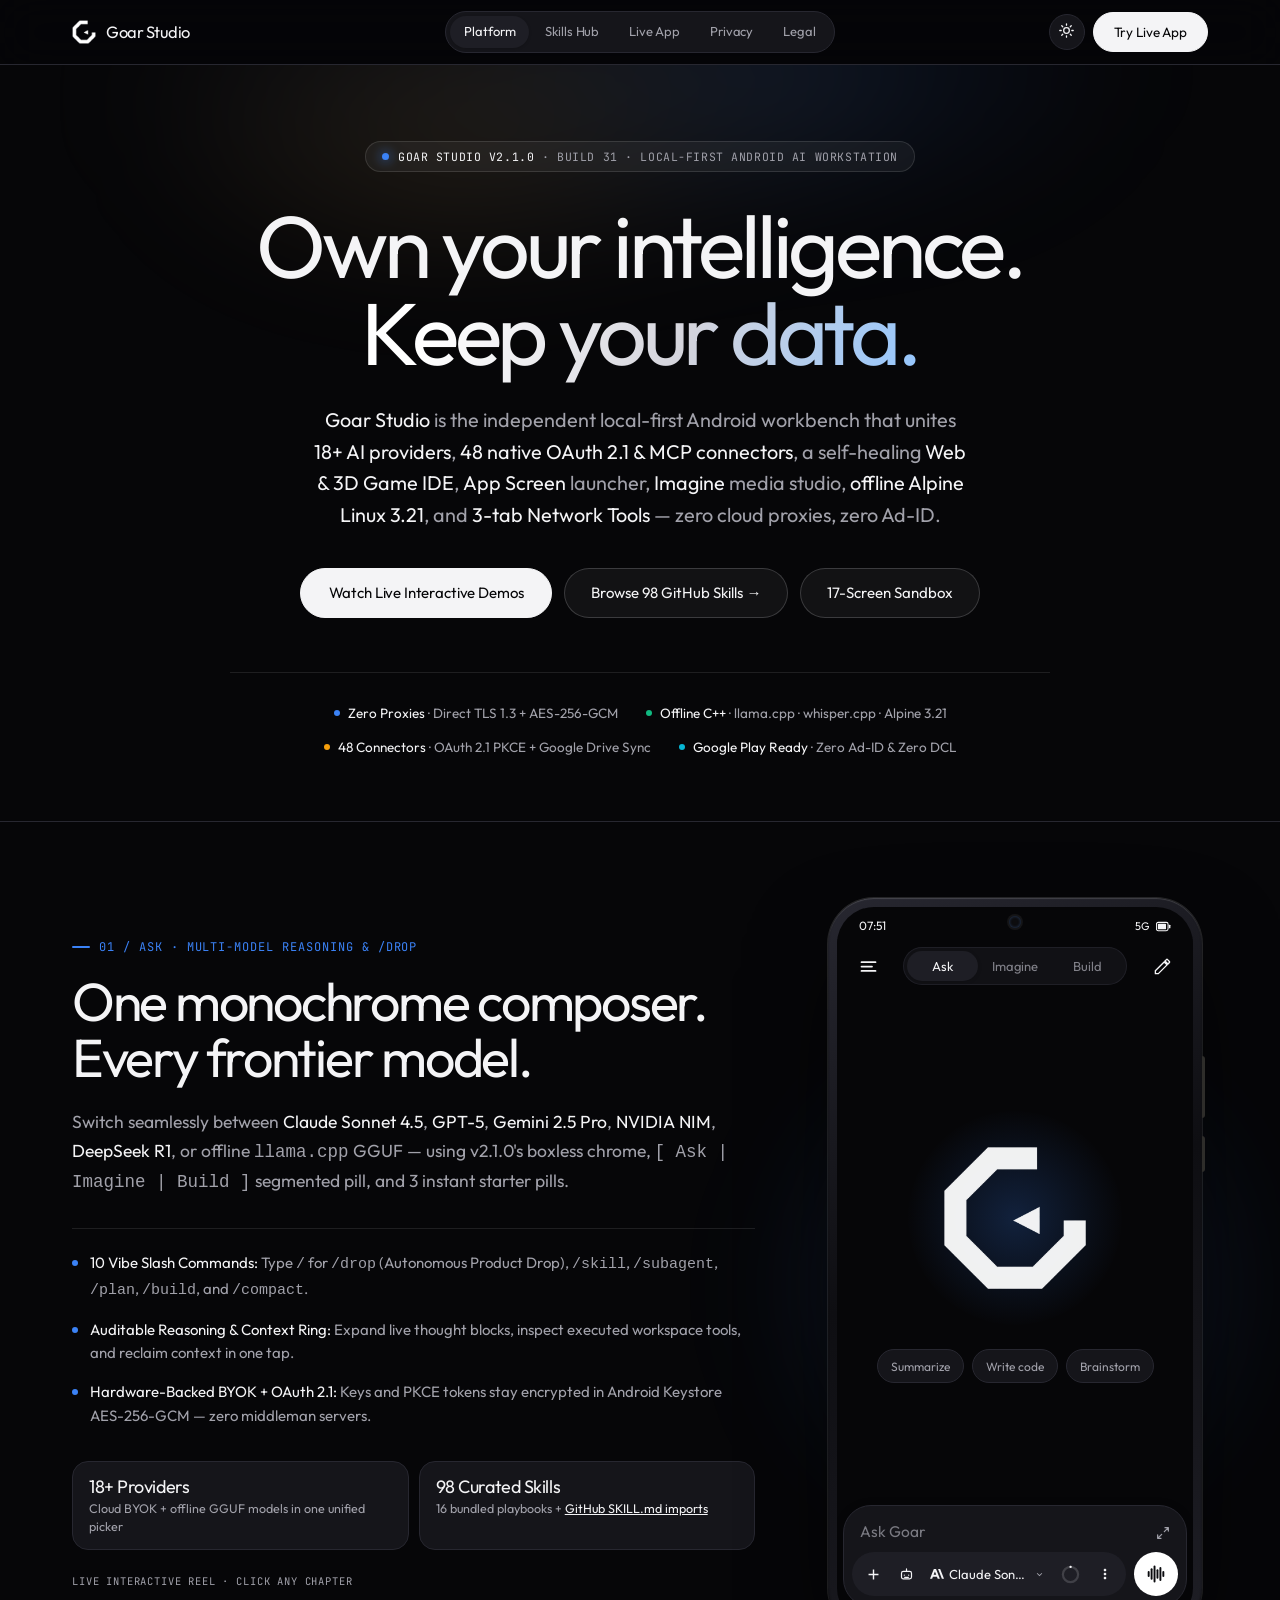
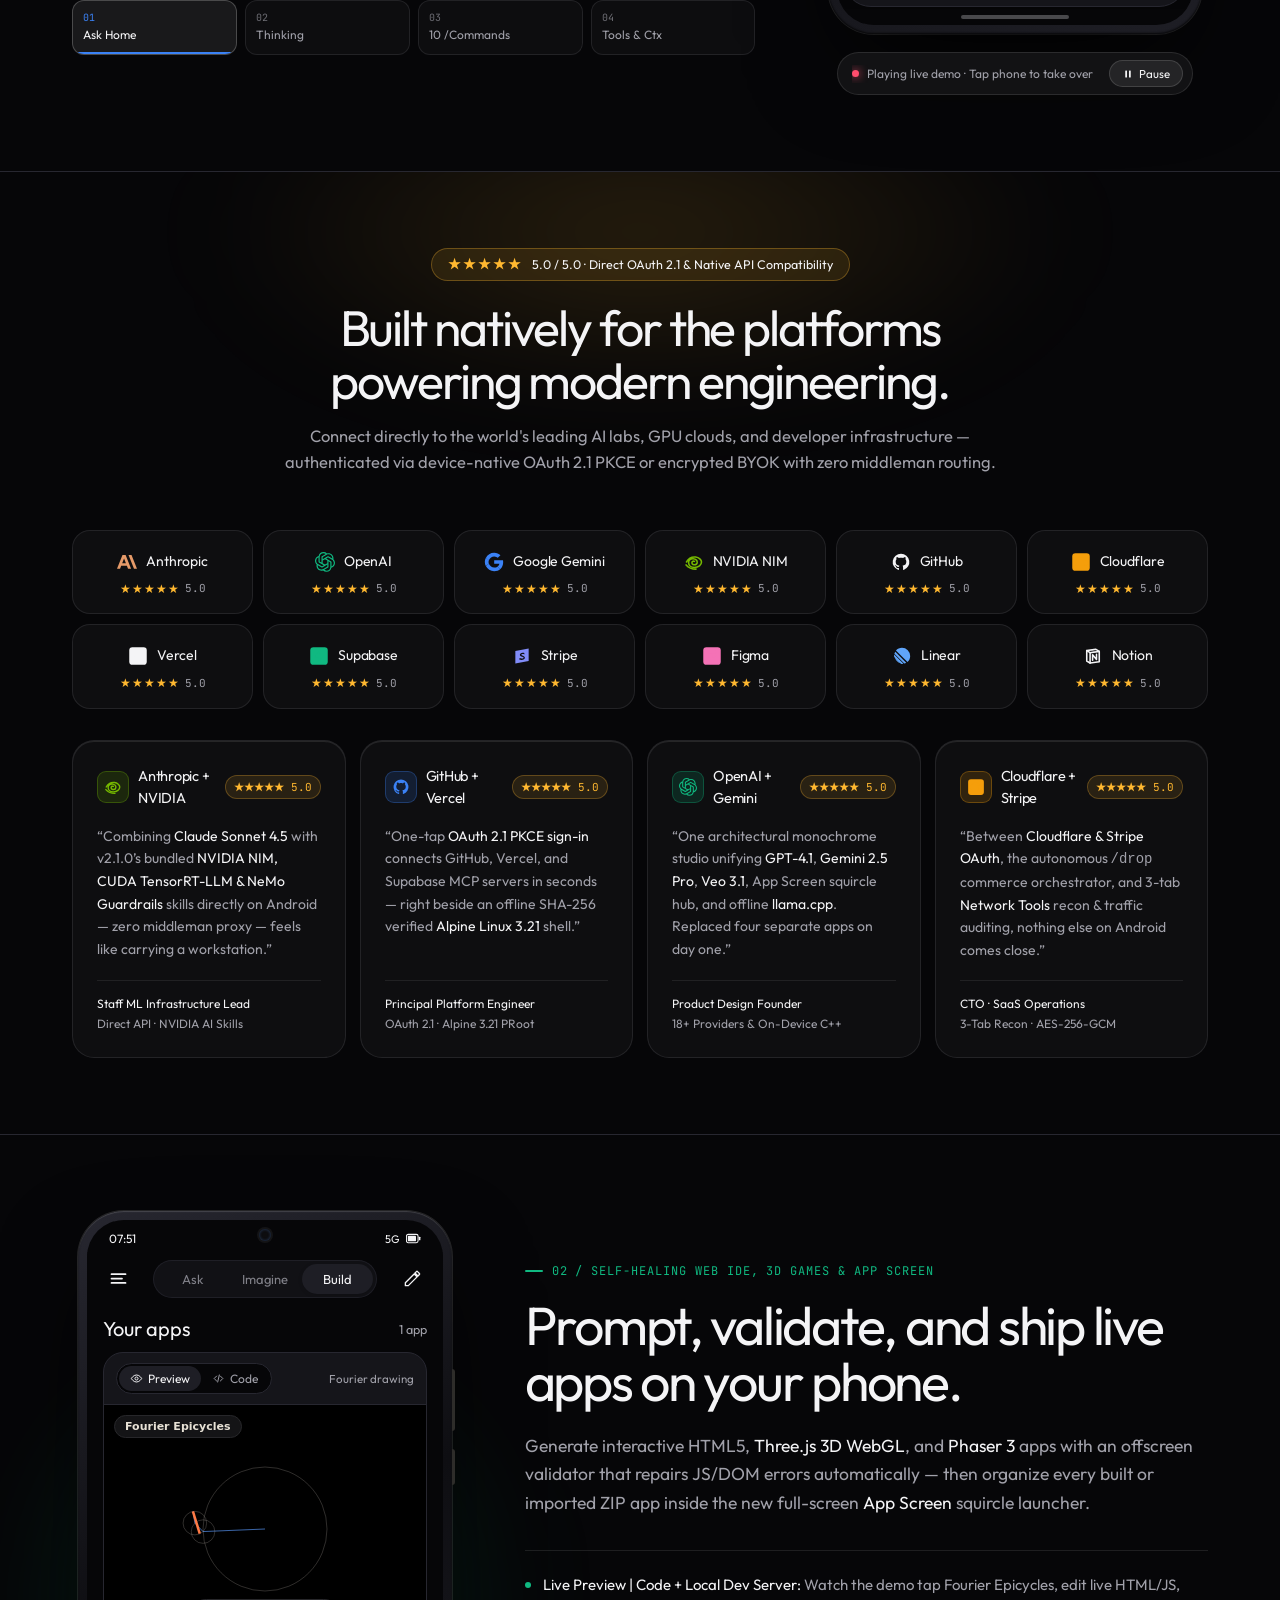
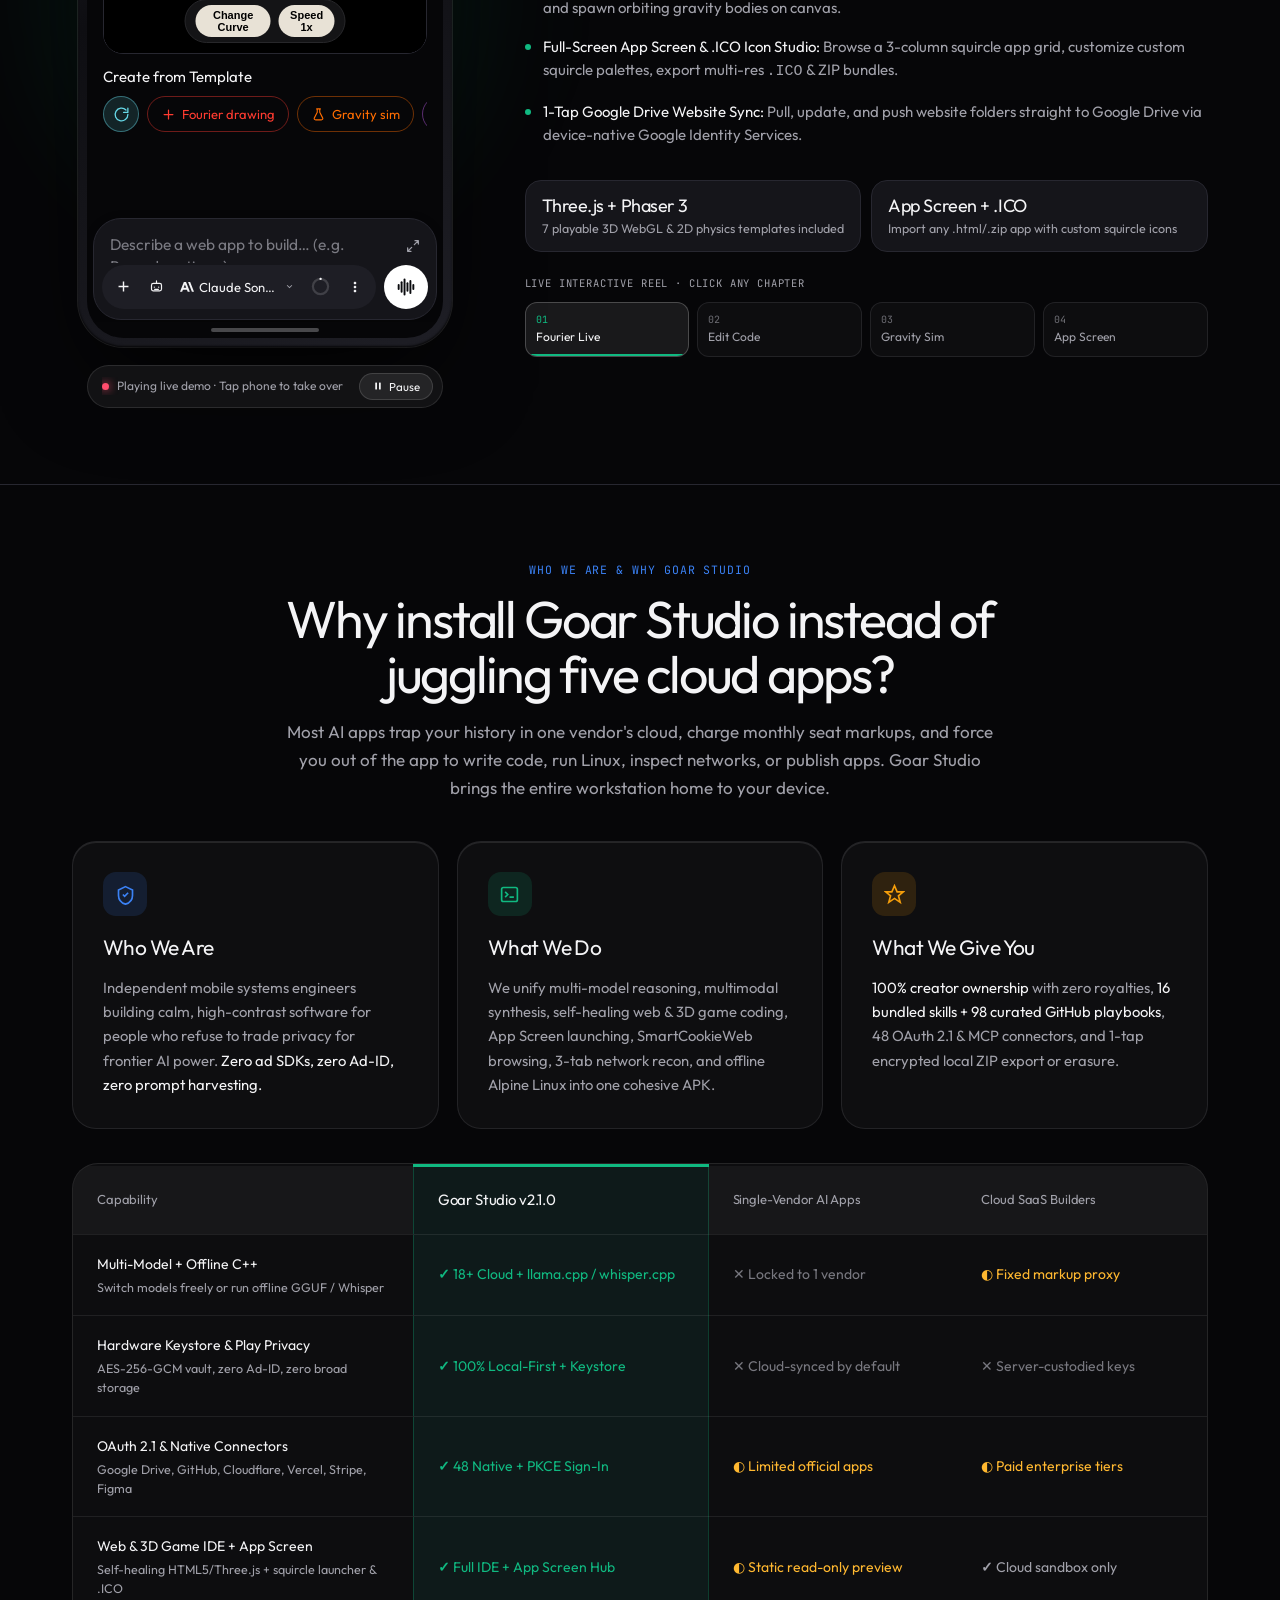
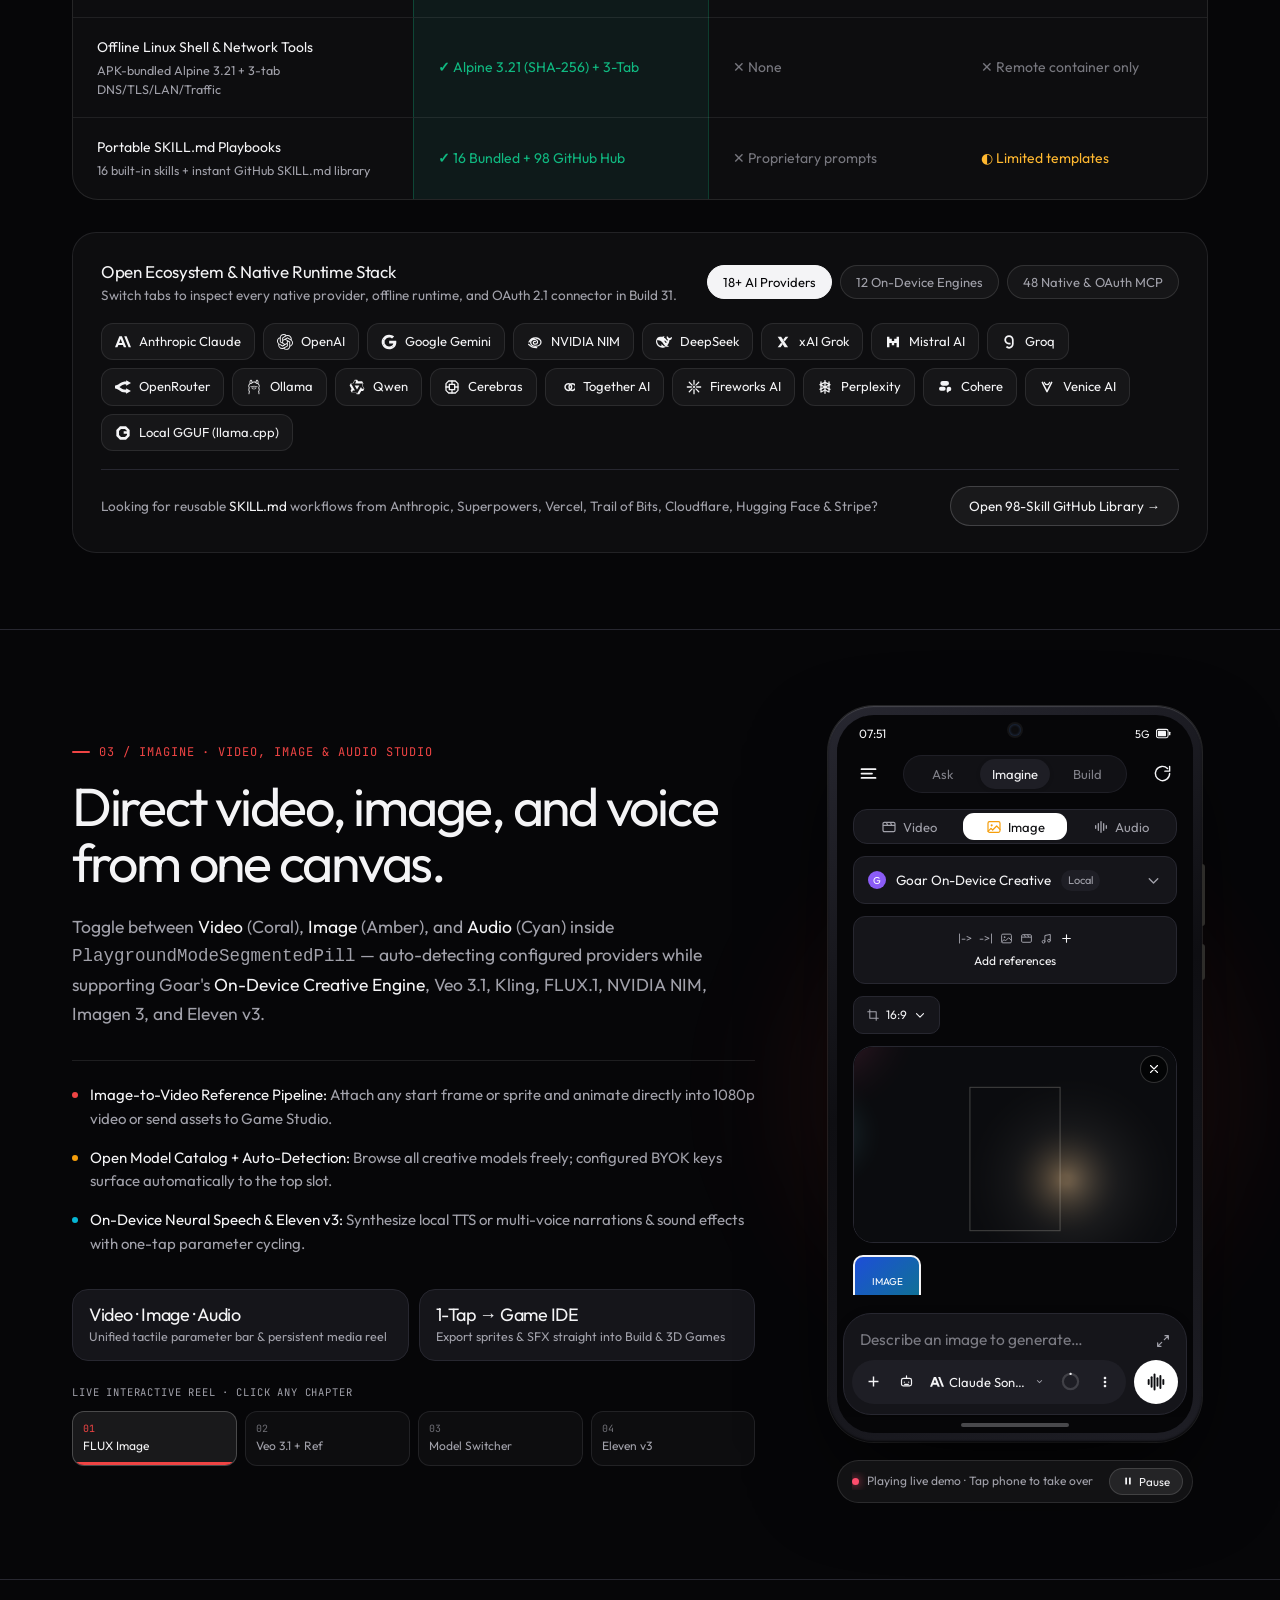
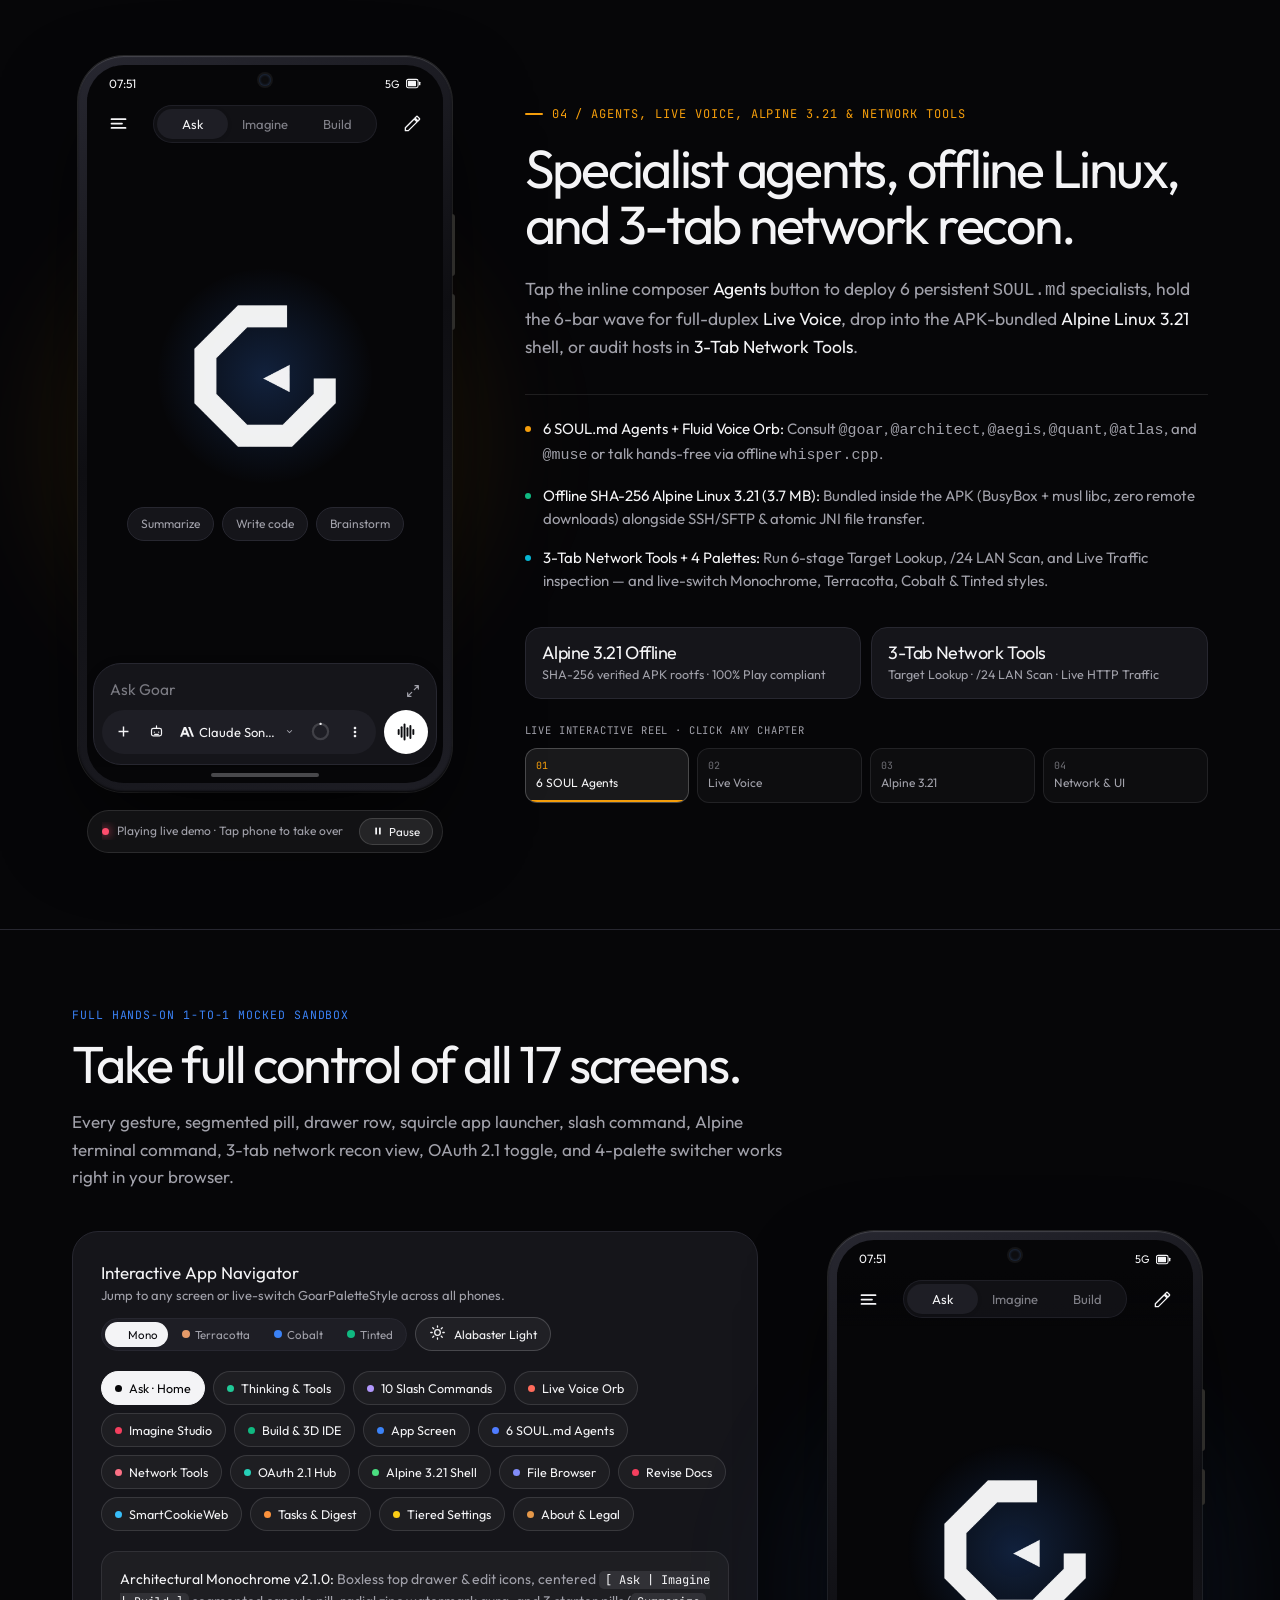
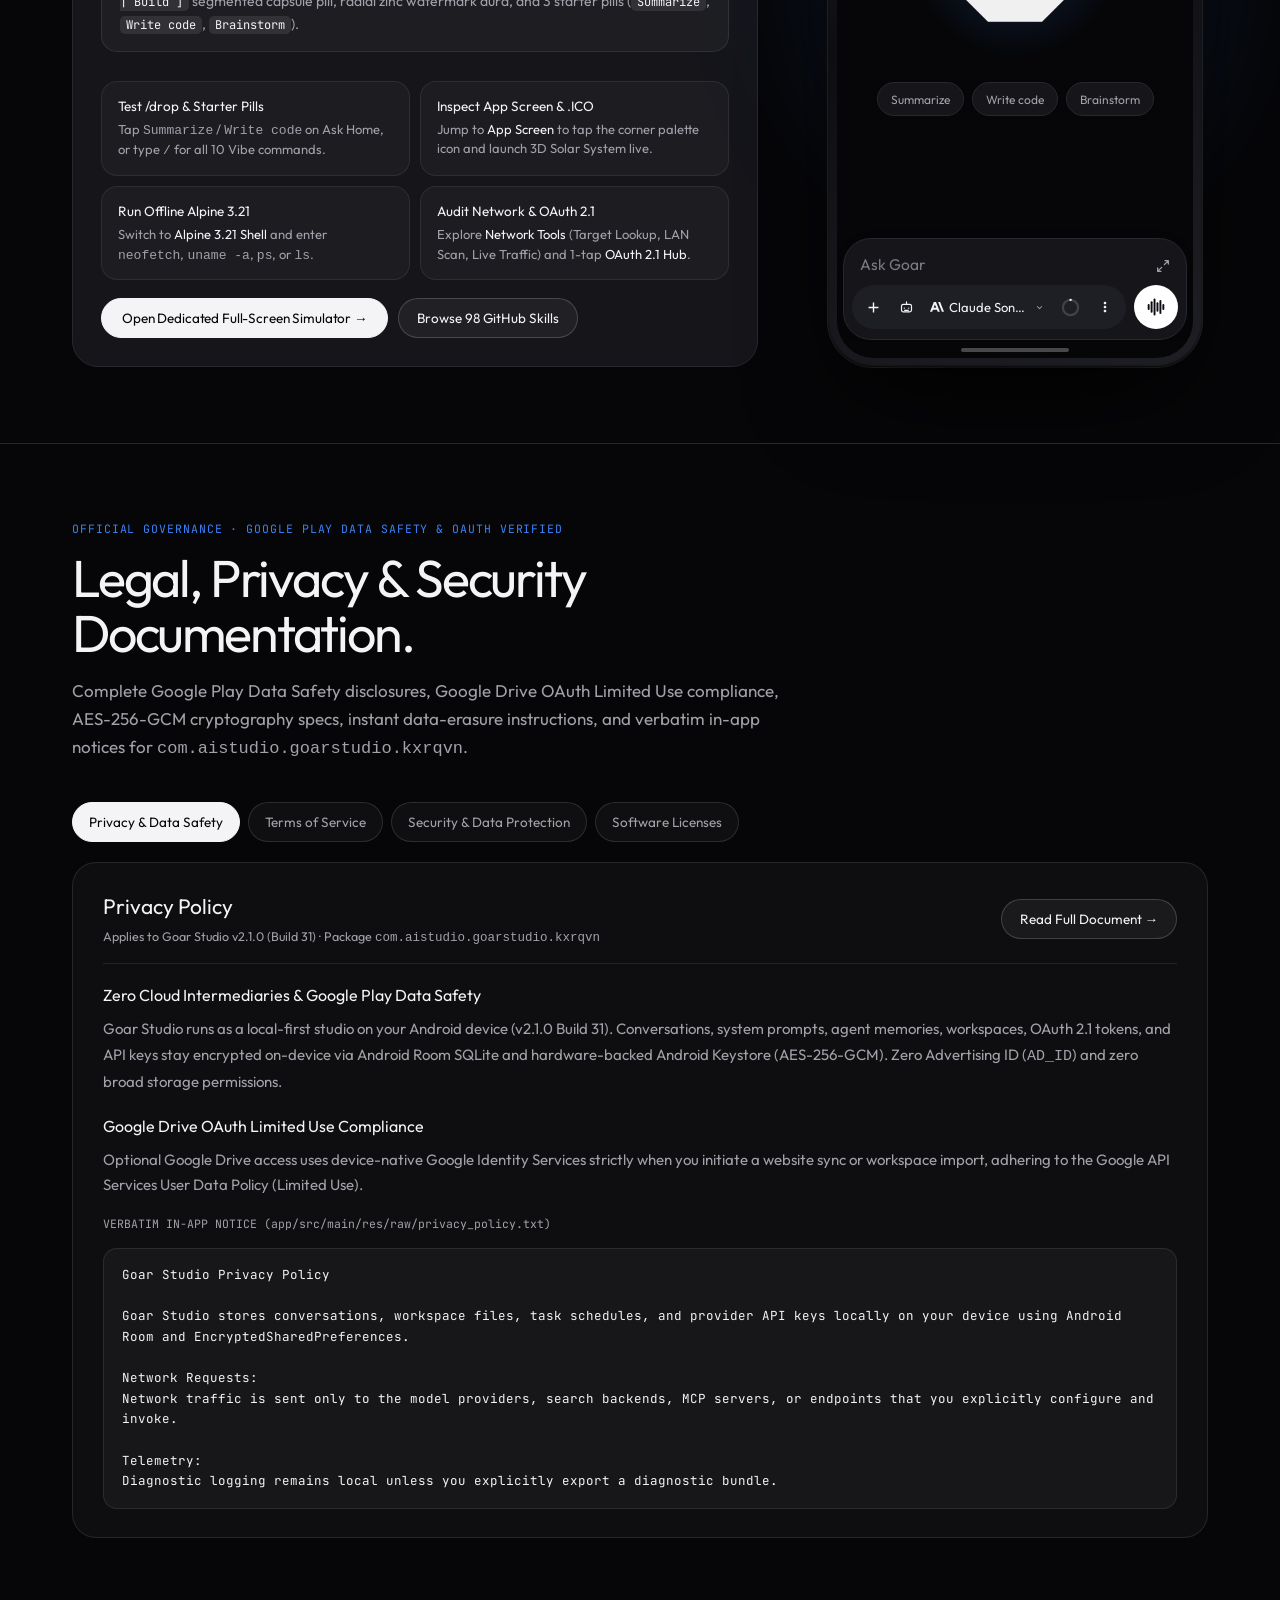
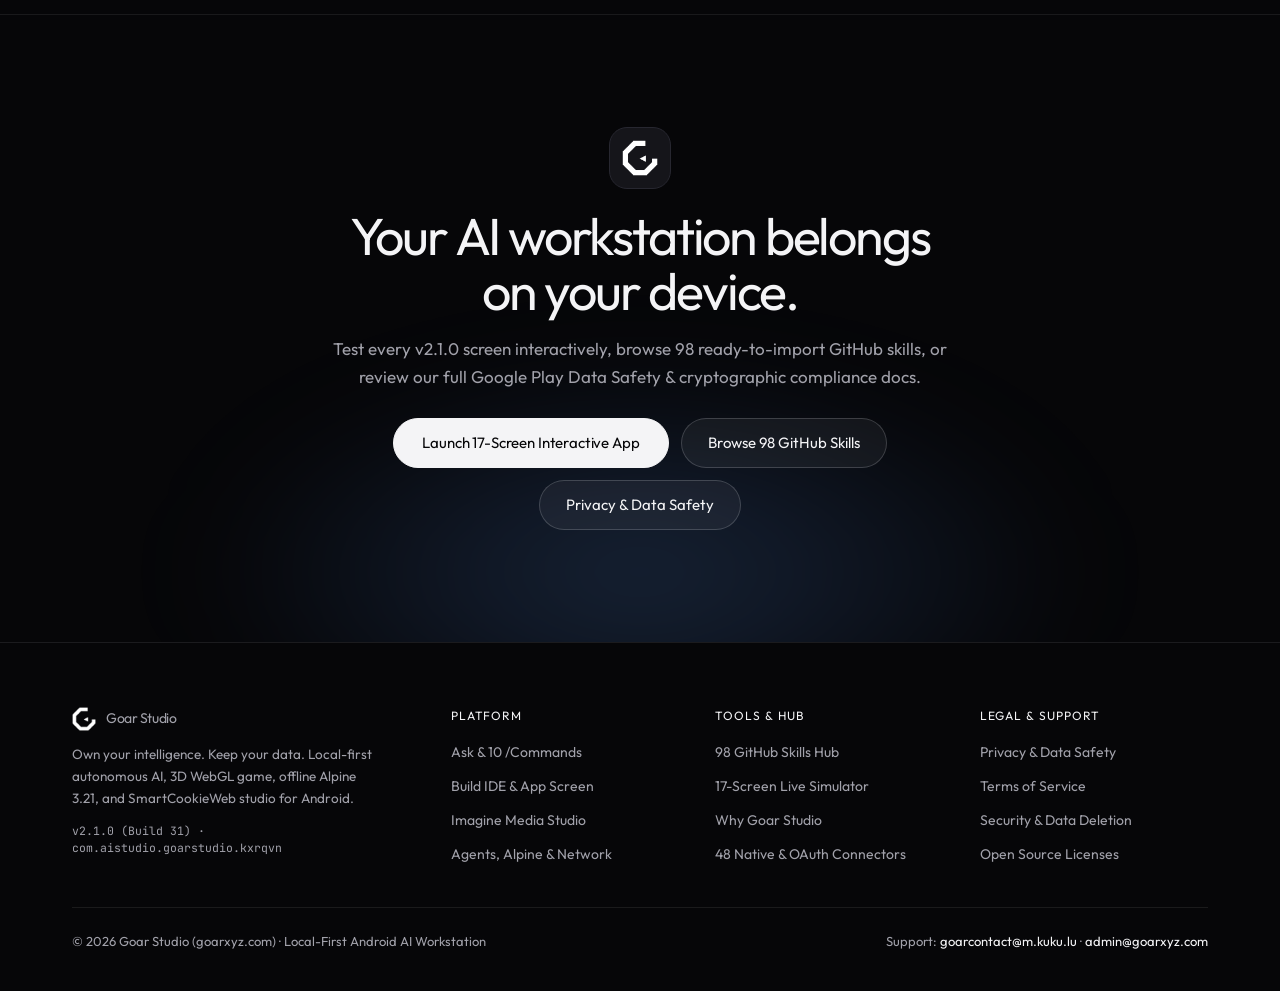
==== commit 07e041de: "Align 1:1 with Goar Studio 8b8e678, polish balanced layout & navbar, add 98-skill GitHub Hub and ent" ====
--- a/index.html
+++ b/index.html
@@ -4,7 +4,7 @@
   <meta charset="UTF-8" />
   <meta name="viewport" content="width=device-width, initial-scale=1.0" />
   <title>Goar Studio — Own Your Intelligence. Keep Your Data.</title>
-  <meta name="description" content="Goar Studio is the local-first Android AI studio uniting 20+ frontier & offline models, 6 autonomous SOUL.md agents, live zero-build web apps, Veo/FLUX media, and a real Linux PRoot terminal." />
+  <meta name="description" content="Goar Studio v2.1.0 for Android. Architectural monochrome local-first AI workstation uniting 18+ providers, 48 OAuth 2.1 &amp; MCP connectors, 98 curated GitHub skills, self-healing Web &amp; 3D Game IDE, App Screen hub, Imagine studio, offline Alpine 3.21 PRoot, and 3-tab Network Tools." />
   <link rel="icon" type="image/png" href="assets/ic_goar_mark.png" />
   <link rel="stylesheet" href="css/goar-design-system.css" />
   <link rel="stylesheet" href="css/simulator.css" />
@@ -12,160 +12,173 @@
 </head>
 <body>
 
-  <!-- ======================================================================
-       1. STICKY TRANSLUCENT FRAMER NAVBAR
-       ====================================================================== -->
+  <!-- ══ ARCHITECTURAL MONOCHROME TOP BAR (1:1 Mirror of MainTopHeaderBar.kt) ══ -->
   <header class="site-nav">
     <div class="site-container site-nav-inner">
       <a href="index.html" class="site-brand">
         <img src="assets/ic_goar_mark.png" alt="Goar Studio" class="goar-mark-img goar-mark-dark-only" />
         <img src="assets/ic_goar_mark_black.png" alt="Goar Studio" class="goar-mark-img goar-mark-light-only" />
         <span>Goar Studio</span>
-        <span class="site-version-chip">v2.1</span>
       </a>
-
-      <nav class="site-nav-links" aria-label="Primary Navigation">
-        <a href="#scenario-ask" class="site-nav-link">Features</a>
-        <a href="#trusted-companies" class="site-nav-link">Partners</a>
-        <a href="#why-goar" class="site-nav-link">Why Goar</a>
-        <a href="#about-studio" class="site-nav-link">About</a>
-        <a href="#interactive-demo" class="site-nav-link">Sandbox</a>
-        <a href="#legal" class="site-nav-link">Legal</a>
+      <nav class="site-nav-links" aria-label="Primary">
+        <a href="index.html" class="site-nav-link active">Platform</a>
+        <a href="skills.html" class="site-nav-link">Skills Hub</a>
+        <a href="simulator.html" class="site-nav-link">Live App</a>
+        <a href="privacy.html" class="site-nav-link">Privacy</a>
+        <a href="terms.html" class="site-nav-link">Legal</a>
       </nav>
-
       <div class="site-nav-actions">
-        <button class="site-icon-circle" data-action="toggle-site-theme" title="Switch Ink Dark / Paper Light" aria-label="Toggle site and app theme">
+        <button class="site-icon-circle" data-action="toggle-site-theme" aria-label="Toggle Obsidian Dark or Alabaster Light" title="Toggle Obsidian Dark / Alabaster Light">
           <span data-theme-toggle-icon></span>
         </button>
-        <a href="simulator.html" class="btn-secondary">Try Full App</a>
-        <a href="#why-goar" class="btn-primary">Get Goar Studio</a>
+        <a href="simulator.html" class="btn-primary">Try Live App</a>
       </div>
     </div>
   </header>
 
   <main>
 
-    <!-- ======================================================================
-         2. MONUMENTAL FRAMER EDITORIAL HERO (Slogan · Motto · Who We Are · What We Do)
-         ====================================================================== -->
+    <!-- ══ HERO — CLEAN ARCHITECTURAL MONOCHROME EDITORIAL ══ -->
     <section class="hero-editorial">
       <div class="site-container">
-        <div class="hero-inner">
-          <div class="hero-motto-pill reveal">
+        <div class="hero-inner reveal in-view">
+          <div class="hero-motto-pill">
             <span class="hero-motto-dot"></span>
-            <span>Our Motto — <strong>Own Your Intelligence. Keep Your Data.</strong></span>
-          </div>
-
-          <h1 class="hero-slogan reveal reveal-delay-1">
-            The private AI studio<br />
-            <span class="hero-slogan-accent">built for real work.</span>
+            <span><strong>Goar Studio v2.1.0</strong> · Build 31 · Local-First Android AI Workstation</span>
+          </div>
+
+          <h1 class="hero-slogan">
+            Own your intelligence.<br />
+            <span class="hero-slogan-accent">Keep your data.</span>
           </h1>
 
-          <p class="hero-who-we-are reveal reveal-delay-2">
-            <strong>Goar Studio v2.1</strong> is an independent local-first Android studio bringing <strong>20+ frontier &amp; offline models</strong>, <strong>1-tap OAuth 2.1 MCP sign-in</strong>, <strong>16 bundled skills (incl. NVIDIA NIM/CUDA/NeMo)</strong>, a self-healing web &amp; 3D game builder, a 4-tab Network Recon suite, and a real <strong>Ubuntu Linux PRoot terminal</strong> into one crisp architectural monochrome app.
+          <p class="hero-who-we-are">
+            <strong>Goar Studio</strong> is the independent local-first Android workbench that unites <strong>18+ AI providers</strong>, <strong>48 native OAuth 2.1 &amp; MCP connectors</strong>, a self-healing <strong>Web &amp; 3D Game IDE</strong>, <strong>App Screen</strong> launcher, <strong>Imagine</strong> media studio, <strong>offline Alpine Linux 3.21</strong>, and <strong>3-tab Network Tools</strong> — zero cloud proxies, zero Ad-ID.
           </p>
 
-          <div class="hero-cta-row reveal reveal-delay-2">
-            <a href="#scenario-ask" class="btn-primary btn-lg">Watch Live App Demos</a>
-            <a href="simulator.html" class="btn-secondary btn-lg">Try Interactive Phone</a>
-          </div>
-
-          <div class="hero-value-strip reveal reveal-delay-3">
-            <span class="hero-value-item"><span class="hero-value-dot" style="background:var(--m-top-ask)"></span><strong>OAuth 2.1</strong> 1-Tap MCP Sign-In</span>
-            <span class="hero-value-item"><span class="hero-value-dot" style="background:var(--m-top-build)"></span><strong>16 Skills</strong> incl. NVIDIA NIM &amp; CUDA</span>
-            <span class="hero-value-item"><span class="hero-value-dot" style="background:var(--m-top-imagine)"></span><strong>4 Palettes</strong> Architectural Monochrome</span>
-            <span class="hero-value-item"><span class="hero-value-dot" style="background:var(--m-drw-terminal)"></span><strong>15 Distros</strong> Rootless Linux PRoot</span>
-          </div>
-        </div>
-      </div>
-    </section>
-
-    <!-- ======================================================================
-         3. SCENARIO 1 — PHONE LEFT (Live Interaction Video) | EDITORIAL COPY RIGHT
-         ====================================================================== -->
+          <div class="hero-cta-row">
+            <a href="#scenario-ask" class="btn-primary btn-lg">Watch Live Interactive Demos</a>
+            <a href="skills.html" class="btn-secondary btn-lg">Browse 98 GitHub Skills →</a>
+            <a href="#interactive-sandbox" class="btn-secondary btn-lg">17-Screen Sandbox</a>
+          </div>
+
+          <div class="hero-value-strip">
+            <div class="hero-value-item">
+              <span class="hero-value-dot" style="background:var(--accent-cobalt)"></span>
+              <span><strong>Zero Proxies</strong> · Direct TLS 1.3 + AES-256-GCM</span>
+            </div>
+            <div class="hero-value-item">
+              <span class="hero-value-dot" style="background:var(--accent-emerald)"></span>
+              <span><strong>Offline C++</strong> · llama.cpp · whisper.cpp · Alpine 3.21</span>
+            </div>
+            <div class="hero-value-item">
+              <span class="hero-value-dot" style="background:var(--accent-amber)"></span>
+              <span><strong>48 Connectors</strong> · OAuth 2.1 PKCE + Google Drive Sync</span>
+            </div>
+            <div class="hero-value-item">
+              <span class="hero-value-dot" style="background:var(--accent-cyan)"></span>
+              <span><strong>Google Play Ready</strong> · Zero Ad-ID &amp; Zero DCL</span>
+            </div>
+          </div>
+        </div>
+      </div>
+    </section>
+
+    <!-- ══ SCENARIO 01 — INFO LEFT | PHONE RIGHT (Alternating Cadence: R → L → R → L) ══ -->
     <section id="scenario-ask" class="scenario-section">
       <div class="site-container">
-        <div class="scenario-grid">
-          <div class="scenario-phone-col reveal-left">
-            <div class="phone-aura" style="--aura-color: var(--m-top-ask)"></div>
-            <div class="goar-device-bezel phone-mount-shell">
-              <div id="phone-clip-ask" data-scenario-clip="clip_ask" style="width:100%;height:100%"></div>
+        <div class="scenario-grid phone-right">
+          <div class="scenario-copy-col reveal-left">
+            <div class="scenario-eyebrow" style="--eyebrow-color:var(--accent-cobalt)">
+              <span class="scenario-eyebrow-line"></span>
+              <span>01 / Ask · Multi-Model Reasoning &amp; /drop</span>
+            </div>
+            <h2 class="scenario-title">One monochrome composer. Every frontier model.</h2>
+            <p class="scenario-desc">
+              Switch seamlessly between <strong>Claude Sonnet 4.5</strong>, <strong>GPT-5</strong>, <strong>Gemini 2.5 Pro</strong>, <strong>NVIDIA NIM</strong>, <strong>DeepSeek R1</strong>, or offline <code>llama.cpp</code> GGUF — using v2.1.0's boxless chrome, <code>[ Ask | Imagine | Build ]</code> segmented pill, and 3 instant starter pills.
+            </p>
+
+            <div class="scenario-points">
+              <div class="scenario-point">
+                <span class="scenario-point-dot" style="background:var(--accent-cobalt)"></span>
+                <span><strong>10 Vibe Slash Commands:</strong> Type <code>/</code> for <code>/drop</code> (Autonomous Product Drop), <code>/skill</code>, <code>/subagent</code>, <code>/plan</code>, <code>/build</code>, and <code>/compact</code>.</span>
+              </div>
+              <div class="scenario-point">
+                <span class="scenario-point-dot" style="background:var(--accent-cobalt)"></span>
+                <span><strong>Auditable Reasoning &amp; Context Ring:</strong> Expand live thought blocks, inspect executed workspace tools, and reclaim context in one tap.</span>
+              </div>
+              <div class="scenario-point">
+                <span class="scenario-point-dot" style="background:var(--accent-cobalt)"></span>
+                <span><strong>Hardware-Backed BYOK + OAuth 2.1:</strong> Keys and PKCE tokens stay encrypted in Android Keystore AES-256-GCM — zero middleman servers.</span>
+              </div>
+            </div>
+
+            <div class="scenario-stats">
+              <div class="scenario-stat-card">
+                <div class="scenario-stat-val">18+ Providers</div>
+                <div class="scenario-stat-lbl">Cloud BYOK + offline GGUF models in one unified picker</div>
+              </div>
+              <div class="scenario-stat-card">
+                <div class="scenario-stat-val">98 Curated Skills</div>
+                <div class="scenario-stat-lbl">16 bundled playbooks + <a href="skills.html" style="color:var(--on-bg);text-decoration:underline">GitHub SKILL.md imports</a></div>
+              </div>
+            </div>
+
+            <div class="vid-chapter-label">Live Interactive Reel · Click Any Chapter</div>
+            <div class="vid-chapters" style="--step-accent:var(--accent-cobalt)">
+              <button class="clip-step-btn active is-playing" type="button" data-clip-step="0">
+                <span class="clip-step-idx">01</span>
+                <span class="clip-step-name">Ask Home</span>
+                <span class="clip-step-progress"></span>
+              </button>
+              <button class="clip-step-btn" type="button" data-clip-step="1">
+                <span class="clip-step-idx">02</span>
+                <span class="clip-step-name">Thinking</span>
+                <span class="clip-step-progress"></span>
+              </button>
+              <button class="clip-step-btn" type="button" data-clip-step="2">
+                <span class="clip-step-idx">03</span>
+                <span class="clip-step-name">10 /Commands</span>
+                <span class="clip-step-progress"></span>
+              </button>
+              <button class="clip-step-btn" type="button" data-clip-step="3">
+                <span class="clip-step-idx">04</span>
+                <span class="clip-step-name">Tools &amp; Ctx</span>
+                <span class="clip-step-progress"></span>
+              </button>
+            </div>
+          </div>
+
+          <div class="scenario-phone-col reveal-right">
+            <div class="phone-aura" style="--aura-color:var(--accent-cobalt)"></div>
+            <div class="phone-mount-shell">
+              <div class="goar-device-bezel">
+                <div data-scenario-clip="clip_ask" style="width:100%;height:100%"></div>
+              </div>
             </div>
             <div class="clip-hud-bar" data-clip-hud>
               <span class="clip-hud-status">
                 <span class="clip-status-dot"></span>
                 <span data-clip-status-text>Playing live demo · Tap phone to take over</span>
               </span>
-              <button class="clip-hud-btn" data-clip-toggle type="button">Pause</button>
-            </div>
-          </div>
-
-          <div class="scenario-copy-col reveal-right">
-            <div class="scenario-eyebrow" style="--eyebrow-color: var(--m-top-ask)">
-              <span class="scenario-eyebrow-line"></span>
-              <span>01 / Ask &amp; Multi-Model Engine</span>
-            </div>
-            <h2 class="scenario-title">Ask anything. Switch models mid-thought.</h2>
-            <p class="scenario-desc">
-              Watch Goar Studio v2.1’s architectural monochrome <strong>Agora Composer</strong> in action: type <code>/</code> for 10 commands including <code>/drop</code>, tap the inline <strong>Agents</strong> button, switch models mid-thread, and invoke <strong>Ask Goar</strong> from any selected text across Android.
-            </p>
-
-            <div class="scenario-points">
-              <div class="scenario-point">
-                <span class="scenario-point-dot" style="background:var(--m-top-ask)"></span>
-                <span><strong>10 Slash Commands + /drop Commerce:</strong> Trigger <code>/plan</code>, <code>/skill</code>, <code>/subagent</code>, <code>/build</code>, <code>/drop</code>, and <code>/compact</code> instantly.</span>
-              </div>
-              <div class="scenario-point">
-                <span class="scenario-point-dot" style="background:var(--m-top-ask)"></span>
-                <span><strong>Segmented Capsule Header &amp; Inline Agents:</strong> Boxless monochrome chrome with <code>[ Ask | Imagine | Build ]</code> capsule switching.</span>
-              </div>
-              <div class="scenario-point">
-                <span class="scenario-point-dot" style="background:var(--m-top-ask)"></span>
-                <span><strong>Zero Lock-In &amp; Offline llama.cpp:</strong> Route direct to 19+ cloud providers &amp; NVIDIA NIM — or run 100% offline with local GGUF.</span>
-              </div>
-            </div>
-
-            <div class="vid-chapter-label">Interactive Demo Chapters · Click to Jump</div>
-            <div class="vid-chapters" style="--step-accent: var(--m-top-ask)">
-              <button class="clip-step-btn active is-playing" type="button" data-clip-step="0">
-                <span class="clip-step-idx">01</span>
-                <span class="clip-step-name">Slash /</span>
-                <span class="clip-step-progress"></span>
-              </button>
-              <button class="clip-step-btn" type="button" data-clip-step="1">
-                <span class="clip-step-idx">02</span>
-                <span class="clip-step-name">Models</span>
-                <span class="clip-step-progress"></span>
-              </button>
-              <button class="clip-step-btn" type="button" data-clip-step="2">
-                <span class="clip-step-idx">03</span>
-                <span class="clip-step-name">Thinking</span>
-                <span class="clip-step-progress"></span>
-              </button>
-              <button class="clip-step-btn" type="button" data-clip-step="3">
-                <span class="clip-step-idx">04</span>
-                <span class="clip-step-name">Tools</span>
-                <span class="clip-step-progress"></span>
-              </button>
-            </div>
-          </div>
-        </div>
-      </div>
-    </section>
-
-    <!-- ======================================================================
-         4. WELL-KNOWN COMPANIES, BRANDING & 5-STAR SHOWCASE BAND
-         ====================================================================== -->
+              <button class="clip-hud-btn" type="button" data-clip-toggle>Pause</button>
+            </div>
+          </div>
+        </div>
+      </div>
+    </section>
+
+    <!-- ══ WELL-KNOWN COMPANIES, BRANDING & 5-STAR SHOWCASE (Symmetric 6×2 + 4×1) ══ -->
     <section id="trusted-companies" class="companies-section">
       <div class="site-container">
         <div class="companies-header reveal">
           <div class="star-rating-pill">
-            <span class="stars-gold" aria-hidden="true">★★★★★</span>
-            <span>5.0 / 5.0 · Native Integration With the World’s Leading Platforms</span>
-          </div>
-          <h2 class="companies-title">Connected directly to the platforms engineers trust.</h2>
+            <span class="stars-gold" aria-label="5 out of 5 stars">★★★★★</span>
+            <span>5.0 / 5.0 · Direct OAuth 2.1 &amp; Native API Compatibility</span>
+          </div>
+          <h2 class="companies-title">Built natively for the platforms powering modern engineering.</h2>
           <p class="companies-sub">
-            Native API and Model Context Protocol (MCP) support across frontier labs, cloud infrastructure, developer repos, and commerce — rated five stars for speed, privacy, and zero proxy markup.
+            Connect directly to the world's leading AI labs, GPU clouds, and developer infrastructure — authenticated via device-native OAuth 2.1 PKCE or encrypted BYOK with zero middleman routing.
           </p>
         </div>
 
@@ -174,550 +187,497 @@
       </div>
     </section>
 
-    <!-- ======================================================================
-         5. SCENARIO 2 — EDITORIAL COPY LEFT | PHONE RIGHT (Build Live Video)
-         ====================================================================== -->
+    <!-- ══ SCENARIO 02 — PHONE LEFT | INFO RIGHT ══ -->
     <section id="scenario-build" class="scenario-section">
       <div class="site-container">
-        <div class="scenario-grid phone-right">
-          <div class="scenario-phone-col reveal-right">
-            <div class="phone-aura" style="--aura-color: var(--m-top-build)"></div>
-            <div class="goar-device-bezel phone-mount-shell">
-              <div id="phone-clip-build" data-scenario-clip="clip_build" style="width:100%;height:100%"></div>
+        <div class="scenario-grid">
+          <div class="scenario-phone-col reveal-left">
+            <div class="phone-aura" style="--aura-color:var(--accent-emerald)"></div>
+            <div class="phone-mount-shell">
+              <div class="goar-device-bezel">
+                <div data-scenario-clip="clip_build" style="width:100%;height:100%"></div>
+              </div>
             </div>
             <div class="clip-hud-bar" data-clip-hud>
               <span class="clip-hud-status">
                 <span class="clip-status-dot"></span>
                 <span data-clip-status-text>Playing live demo · Tap phone to take over</span>
               </span>
-              <button class="clip-hud-btn" data-clip-toggle type="button">Pause</button>
-            </div>
-          </div>
-
-          <div class="scenario-copy-col reveal-left">
-            <div class="scenario-eyebrow" style="--eyebrow-color: var(--m-top-build)">
+              <button class="clip-hud-btn" type="button" data-clip-toggle>Pause</button>
+            </div>
+          </div>
+
+          <div class="scenario-copy-col reveal-right">
+            <div class="scenario-eyebrow" style="--eyebrow-color:var(--accent-emerald)">
               <span class="scenario-eyebrow-line"></span>
-              <span>02 / Zero-Build Web App Studio</span>
-            </div>
-            <h2 class="scenario-title">Describe an app. Run it live in three seconds.</h2>
+              <span>02 / Self-Healing Web IDE, 3D Games &amp; App Screen</span>
+            </div>
+            <h2 class="scenario-title">Prompt, validate, and ship live apps on your phone.</h2>
             <p class="scenario-desc">
-              Watch the <strong>Build</strong> studio morph live Fourier epicycles, inspect &amp; hot-reload source code, tap planets into an N-body gravity simulation, and launch a 3D solar system — running straight on Android with zero build step.
+              Generate interactive HTML5, <strong>Three.js 3D WebGL</strong>, and <strong>Phaser 3</strong> apps with an offscreen validator that repairs JS/DOM errors automatically — then organize every built or imported ZIP app inside the new full-screen <strong>App Screen</strong> squircle launcher.
             </p>
 
             <div class="scenario-points">
               <div class="scenario-point">
-                <span class="scenario-point-dot" style="background:var(--m-top-build)"></span>
-                <span><strong>Self-Healing Web Validator &amp; 3D Game Studio:</strong> Auto-validates console errors and ships bundled <code>Three.js</code> &amp; <code>OrbitControls</code>.</span>
-              </div>
-              <div class="scenario-point">
-                <span class="scenario-point-dot" style="background:var(--m-top-build)"></span>
-                <span><strong>1-Click Google Drive Website Sync:</strong> Sync and publish built HTML5 sites straight via Google Identity OAuth.</span>
-              </div>
-              <div class="scenario-point">
-                <span class="scenario-point-dot" style="background:var(--m-top-build)"></span>
-                <span><strong>Instant Preview | Code Hot Reload:</strong> Tap the phone to edit raw source code or type any prompt to compile a live app.</span>
-              </div>
-            </div>
-
-            <div class="vid-chapter-label">Interactive Demo Chapters · Click to Jump</div>
-            <div class="vid-chapters" style="--step-accent: var(--m-top-build)">
+                <span class="scenario-point-dot" style="background:var(--accent-emerald)"></span>
+                <span><strong>Live Preview | Code + Local Dev Server:</strong> Watch the demo tap Fourier Epicycles, edit live HTML/JS, and spawn orbiting gravity bodies on canvas.</span>
+              </div>
+              <div class="scenario-point">
+                <span class="scenario-point-dot" style="background:var(--accent-emerald)"></span>
+                <span><strong>Full-Screen App Screen &amp; .ICO Icon Studio:</strong> Browse a 3-column squircle app grid, customize custom squircle palettes, export multi-res <code>.ICO</code> &amp; ZIP bundles.</span>
+              </div>
+              <div class="scenario-point">
+                <span class="scenario-point-dot" style="background:var(--accent-emerald)"></span>
+                <span><strong>1-Tap Google Drive Website Sync:</strong> Pull, update, and push website folders straight to Google Drive via device-native Google Identity Services.</span>
+              </div>
+            </div>
+
+            <div class="scenario-stats">
+              <div class="scenario-stat-card">
+                <div class="scenario-stat-val">Three.js + Phaser 3</div>
+                <div class="scenario-stat-lbl">7 playable 3D WebGL &amp; 2D physics templates included</div>
+              </div>
+              <div class="scenario-stat-card">
+                <div class="scenario-stat-val">App Screen + .ICO</div>
+                <div class="scenario-stat-lbl">Import any .html/.zip app with custom squircle icons</div>
+              </div>
+            </div>
+
+            <div class="vid-chapter-label">Live Interactive Reel · Click Any Chapter</div>
+            <div class="vid-chapters" style="--step-accent:var(--accent-emerald)">
               <button class="clip-step-btn active is-playing" type="button" data-clip-step="0">
                 <span class="clip-step-idx">01</span>
-                <span class="clip-step-name">Fourier</span>
+                <span class="clip-step-name">Fourier Live</span>
                 <span class="clip-step-progress"></span>
               </button>
               <button class="clip-step-btn" type="button" data-clip-step="1">
                 <span class="clip-step-idx">02</span>
-                <span class="clip-step-name">Code &amp; Run</span>
+                <span class="clip-step-name">Edit Code</span>
                 <span class="clip-step-progress"></span>
               </button>
               <button class="clip-step-btn" type="button" data-clip-step="2">
                 <span class="clip-step-idx">03</span>
-                <span class="clip-step-name">Gravity</span>
+                <span class="clip-step-name">Gravity Sim</span>
                 <span class="clip-step-progress"></span>
               </button>
               <button class="clip-step-btn" type="button" data-clip-step="3">
                 <span class="clip-step-idx">04</span>
-                <span class="clip-step-name">3D Solar</span>
-                <span class="clip-step-progress"></span>
-              </button>
-            </div>
-          </div>
-        </div>
-      </div>
-    </section>
-
-    <!-- ======================================================================
-         6. SCENARIO 3 — PHONE LEFT (Imagine Live Video) | EDITORIAL COPY RIGHT
-         ====================================================================== -->
+                <span class="clip-step-name">App Screen</span>
+                <span class="clip-step-progress"></span>
+              </button>
+            </div>
+          </div>
+        </div>
+      </div>
+    </section>
+
+    <!-- ══ WHO WE ARE · WHY GOAR STUDIO · OPEN ECOSYSTEM (Balanced 3-Col + Comparison) ══ -->
+    <section id="why-goar" class="site-section">
+      <div class="site-container">
+        <div class="section-head centered reveal">
+          <div class="section-kicker">Who We Are &amp; Why Goar Studio</div>
+          <h2 class="section-title">Why install Goar Studio instead of juggling five cloud apps?</h2>
+          <p class="section-subtitle">
+            Most AI apps trap your history in one vendor's cloud, charge monthly seat markups, and force you out of the app to write code, run Linux, inspect networks, or publish apps. Goar Studio brings the entire workstation home to your device.
+          </p>
+        </div>
+
+        <div class="manifesto-grid reveal reveal-delay-1">
+          <article class="manifesto-card">
+            <span class="manifesto-icon" style="background:color-mix(in srgb,var(--accent-cobalt) 14%,transparent);color:var(--accent-cobalt)">
+              <svg width="21" height="21" viewBox="0 0 24 24" fill="none" stroke="currentColor" stroke-width="1.9"><path d="M12 3l8 4v6c0 5-3.4 8.5-8 10-4.6-1.5-8-5-8-10V7l8-4z"/><path d="M9 12l2 2 4-4"/></svg>
+            </span>
+            <h3>Who We Are</h3>
+            <p>Independent mobile systems engineers building calm, high-contrast software for people who refuse to trade privacy for frontier AI power. <strong>Zero ad SDKs, zero Ad-ID, zero prompt harvesting.</strong></p>
+          </article>
+
+          <article class="manifesto-card">
+            <span class="manifesto-icon" style="background:color-mix(in srgb,var(--accent-emerald) 14%,transparent);color:var(--accent-emerald)">
+              <svg width="21" height="21" viewBox="0 0 24 24" fill="none" stroke="currentColor" stroke-width="1.9"><rect x="3" y="4" width="18" height="16" rx="2"/><path d="M7 9l3 3-3 3M12 15h5"/></svg>
+            </span>
+            <h3>What We Do</h3>
+            <p>We unify multi-model reasoning, multimodal synthesis, self-healing web &amp; 3D game coding, App Screen launching, SmartCookieWeb browsing, 3-tab network recon, and offline Alpine Linux into one cohesive APK.</p>
+          </article>
+
+          <article class="manifesto-card">
+            <span class="manifesto-icon" style="background:color-mix(in srgb,var(--accent-amber) 14%,transparent);color:var(--accent-amber)">
+              <svg width="21" height="21" viewBox="0 0 24 24" fill="none" stroke="currentColor" stroke-width="1.9"><path d="M12 2l3 7h7l-5.5 4.5 2 7.5L12 16.5 5.5 21l2-7.5L2 9h7l3-7z"/></svg>
+            </span>
+            <h3>What We Give You</h3>
+            <p><strong>100% creator ownership</strong> with zero royalties, <strong>16 bundled skills + 98 curated GitHub playbooks</strong>, 48 OAuth 2.1 &amp; MCP connectors, and 1-tap encrypted local ZIP export or erasure.</p>
+          </article>
+        </div>
+
+        <div class="compare-wrap reveal reveal-delay-2" style="margin-bottom:32px">
+          <table class="compare-table">
+            <thead>
+              <tr>
+                <th style="width:30%">Capability</th>
+                <th class="col-goar" style="width:26%">Goar Studio v2.1.0</th>
+                <th style="width:22%">Single-Vendor AI Apps</th>
+                <th style="width:22%">Cloud SaaS Builders</th>
+              </tr>
+            </thead>
+            <tbody>
+              <tr>
+                <td class="compare-cap">Multi-Model + Offline C++<span>Switch models freely or run offline GGUF / Whisper</span></td>
+                <td class="col-goar"><span class="cmp-yes">✓ 18+ Cloud + llama.cpp / whisper.cpp</span></td>
+                <td><span class="cmp-no">✕ Locked to 1 vendor</span></td>
+                <td><span class="cmp-partial">◐ Fixed markup proxy</span></td>
+              </tr>
+              <tr>
+                <td class="compare-cap">Hardware Keystore &amp; Play Privacy<span>AES-256-GCM vault, zero Ad-ID, zero broad storage</span></td>
+                <td class="col-goar"><span class="cmp-yes">✓ 100% Local-First + Keystore</span></td>
+                <td><span class="cmp-no">✕ Cloud-synced by default</span></td>
+                <td><span class="cmp-no">✕ Server-custodied keys</span></td>
+              </tr>
+              <tr>
+                <td class="compare-cap">OAuth 2.1 &amp; Native Connectors<span>Google Drive, GitHub, Cloudflare, Vercel, Stripe, Figma</span></td>
+                <td class="col-goar"><span class="cmp-yes">✓ 48 Native + PKCE Sign-In</span></td>
+                <td><span class="cmp-partial">◐ Limited official apps</span></td>
+                <td><span class="cmp-partial">◐ Paid enterprise tiers</span></td>
+              </tr>
+              <tr>
+                <td class="compare-cap">Web &amp; 3D Game IDE + App Screen<span>Self-healing HTML5/Three.js + squircle launcher &amp; .ICO</span></td>
+                <td class="col-goar"><span class="cmp-yes">✓ Full IDE + App Screen Hub</span></td>
+                <td><span class="cmp-partial">◐ Static read-only preview</span></td>
+                <td><span class="cmp-yes" style="color:var(--on-surface-variant)">✓ Cloud sandbox only</span></td>
+              </tr>
+              <tr>
+                <td class="compare-cap">Offline Linux Shell &amp; Network Tools<span>APK-bundled Alpine 3.21 + 3-tab DNS/TLS/LAN/Traffic</span></td>
+                <td class="col-goar"><span class="cmp-yes">✓ Alpine 3.21 (SHA-256) + 3-Tab</span></td>
+                <td><span class="cmp-no">✕ None</span></td>
+                <td><span class="cmp-no">✕ Remote container only</span></td>
+              </tr>
+              <tr>
+                <td class="compare-cap">Portable SKILL.md Playbooks<span>16 built-in skills + instant GitHub SKILL.md library</span></td>
+                <td class="col-goar"><span class="cmp-yes">✓ 16 Bundled + 98 GitHub Hub</span></td>
+                <td><span class="cmp-no">✕ Proprietary prompts</span></td>
+                <td><span class="cmp-partial">◐ Limited templates</span></td>
+              </tr>
+            </tbody>
+          </table>
+        </div>
+
+        <div id="ecosystem" class="eco-panel reveal">
+          <div style="display:flex;align-items:center;justify-content:space-between;flex-wrap:wrap;gap:14px;margin-bottom:18px">
+            <div>
+              <div style="font-size:17px;font-weight:700;letter-spacing:-0.02em;color:var(--on-bg)">Open Ecosystem &amp; Native Runtime Stack</div>
+              <div style="font-size:13.5px;color:var(--on-surface-variant)">Switch tabs to inspect every native provider, offline runtime, and OAuth 2.1 connector in Build 31.</div>
+            </div>
+            <div class="eco-tabs">
+              <button class="eco-tab-btn active" type="button" data-eco-tab="providers">18+ AI Providers</button>
+              <button class="eco-tab-btn" type="button" data-eco-tab="runtime">12 On-Device Engines</button>
+              <button class="eco-tab-btn" type="button" data-eco-tab="mcp">48 Native &amp; OAuth MCP</button>
+            </div>
+          </div>
+          <div id="eco-pills-wrap" class="eco-pills-wrap"></div>
+          <div style="margin-top:18px;padding-top:16px;border-top:1px solid var(--outline-variant);display:flex;align-items:center;justify-content:space-between;flex-wrap:wrap;gap:12px">
+            <span style="font-size:13.5px;color:var(--on-surface-variant)">Looking for reusable <strong style="color:var(--on-bg)">SKILL.md</strong> workflows from Anthropic, Superpowers, Vercel, Trail of Bits, Cloudflare, Hugging Face &amp; Stripe?</span>
+            <a href="skills.html" class="btn-secondary">Open 98-Skill GitHub Library →</a>
+          </div>
+        </div>
+      </div>
+    </section>
+
+    <!-- ══ SCENARIO 03 — INFO LEFT | PHONE RIGHT ══ -->
     <section id="scenario-imagine" class="scenario-section">
       <div class="site-container">
-        <div class="scenario-grid">
-          <div class="scenario-phone-col reveal-left">
-            <div class="phone-aura" style="--aura-color: var(--m-top-imagine)"></div>
-            <div class="goar-device-bezel phone-mount-shell">
-              <div id="phone-clip-imagine" data-scenario-clip="clip_imagine" style="width:100%;height:100%"></div>
+        <div class="scenario-grid phone-right">
+          <div class="scenario-copy-col reveal-left">
+            <div class="scenario-eyebrow" style="--eyebrow-color:var(--accent-coral)">
+              <span class="scenario-eyebrow-line"></span>
+              <span>03 / Imagine · Video, Image &amp; Audio Studio</span>
+            </div>
+            <h2 class="scenario-title">Direct video, image, and voice from one canvas.</h2>
+            <p class="scenario-desc">
+              Toggle between <strong>Video</strong> (Coral), <strong>Image</strong> (Amber), and <strong>Audio</strong> (Cyan) inside <code>PlaygroundModeSegmentedPill</code> — auto-detecting configured providers while supporting Goar's <strong>On-Device Creative Engine</strong>, Veo 3.1, Kling, FLUX.1, NVIDIA NIM, Imagen 3, and Eleven v3.
+            </p>
+
+            <div class="scenario-points">
+              <div class="scenario-point">
+                <span class="scenario-point-dot" style="background:var(--accent-coral)"></span>
+                <span><strong>Image-to-Video Reference Pipeline:</strong> Attach any start frame or sprite and animate directly into 1080p video or send assets to Game Studio.</span>
+              </div>
+              <div class="scenario-point">
+                <span class="scenario-point-dot" style="background:var(--accent-amber)"></span>
+                <span><strong>Open Model Catalog + Auto-Detection:</strong> Browse all creative models freely; configured BYOK keys surface automatically to the top slot.</span>
+              </div>
+              <div class="scenario-point">
+                <span class="scenario-point-dot" style="background:var(--accent-cyan)"></span>
+                <span><strong>On-Device Neural Speech &amp; Eleven v3:</strong> Synthesize local TTS or multi-voice narrations &amp; sound effects with one-tap parameter cycling.</span>
+              </div>
+            </div>
+
+            <div class="scenario-stats">
+              <div class="scenario-stat-card">
+                <div class="scenario-stat-val">Video · Image · Audio</div>
+                <div class="scenario-stat-lbl">Unified tactile parameter bar &amp; persistent media reel</div>
+              </div>
+              <div class="scenario-stat-card">
+                <div class="scenario-stat-val">1-Tap → Game IDE</div>
+                <div class="scenario-stat-lbl">Export sprites &amp; SFX straight into Build &amp; 3D Games</div>
+              </div>
+            </div>
+
+            <div class="vid-chapter-label">Live Interactive Reel · Click Any Chapter</div>
+            <div class="vid-chapters" style="--step-accent:var(--accent-coral)">
+              <button class="clip-step-btn active is-playing" type="button" data-clip-step="0">
+                <span class="clip-step-idx">01</span>
+                <span class="clip-step-name">FLUX Image</span>
+                <span class="clip-step-progress"></span>
+              </button>
+              <button class="clip-step-btn" type="button" data-clip-step="1">
+                <span class="clip-step-idx">02</span>
+                <span class="clip-step-name">Veo 3.1 + Ref</span>
+                <span class="clip-step-progress"></span>
+              </button>
+              <button class="clip-step-btn" type="button" data-clip-step="2">
+                <span class="clip-step-idx">03</span>
+                <span class="clip-step-name">Model Switcher</span>
+                <span class="clip-step-progress"></span>
+              </button>
+              <button class="clip-step-btn" type="button" data-clip-step="3">
+                <span class="clip-step-idx">04</span>
+                <span class="clip-step-name">Eleven v3</span>
+                <span class="clip-step-progress"></span>
+              </button>
+            </div>
+          </div>
+
+          <div class="scenario-phone-col reveal-right">
+            <div class="phone-aura" style="--aura-color:var(--accent-coral)"></div>
+            <div class="phone-mount-shell">
+              <div class="goar-device-bezel">
+                <div data-scenario-clip="clip_imagine" style="width:100%;height:100%"></div>
+              </div>
             </div>
             <div class="clip-hud-bar" data-clip-hud>
               <span class="clip-hud-status">
                 <span class="clip-status-dot"></span>
                 <span data-clip-status-text>Playing live demo · Tap phone to take over</span>
               </span>
-              <button class="clip-hud-btn" data-clip-toggle type="button">Pause</button>
-            </div>
-          </div>
-
-          <div class="scenario-copy-col reveal-right">
-            <div class="scenario-eyebrow" style="--eyebrow-color: var(--m-top-imagine)">
-              <span class="scenario-eyebrow-line"></span>
-              <span>03 / Imagine Multimodal Studio</span>
-            </div>
-            <h2 class="scenario-title">Video, imagery, and neural voice in one studio.</h2>
-            <p class="scenario-desc">
-              Switch effortlessly across <strong>Video</strong>, <strong>Image</strong>, and <strong>Audio</strong> without opening a single browser tab. Attach reference frames, tune aspect ratios and duration, and render across Veo 3.1, Kling, FLUX.1, Imagen 3, and Eleven v3.
-            </p>
-
-            <div class="scenario-points">
-              <div class="scenario-point">
-                <span class="scenario-point-dot" style="background:var(--m-top-imagine)"></span>
-                <span><strong>NEW On-Device Creative Engine + BYOK:</strong> Generate imagery, motion &amp; speech locally on Android or via Veo 3.1, FLUX.1 &amp; NVIDIA NIM.</span>
-              </div>
-              <div class="scenario-point">
-                <span class="scenario-point-dot" style="background:var(--m-top-imagine)"></span>
-                <span><strong>Reference-Conditioned Video &amp; Edits:</strong> Attach start/end frames, toggle Draft mode &amp; sound, and inspect your local reel.</span>
-              </div>
-              <div class="scenario-point">
-                <span class="scenario-point-dot" style="background:var(--m-top-imagine)"></span>
-                <span><strong>Studio Neural Speech &amp; SFX:</strong> Synthesize expressive Eleven v3 narration and OpenAI TTS audio straight in the same holster.</span>
-              </div>
-            </div>
-
-            <div class="vid-chapter-label">Interactive Demo Chapters · Click to Jump</div>
-            <div class="vid-chapters" style="--step-accent: var(--m-top-imagine)">
-              <button class="clip-step-btn active is-playing" type="button" data-clip-step="0">
-                <span class="clip-step-idx">01</span>
-                <span class="clip-step-name">FLUX Image</span>
-                <span class="clip-step-progress"></span>
-              </button>
-              <button class="clip-step-btn" type="button" data-clip-step="1">
-                <span class="clip-step-idx">02</span>
-                <span class="clip-step-name">Veo Video</span>
-                <span class="clip-step-progress"></span>
-              </button>
-              <button class="clip-step-btn" type="button" data-clip-step="2">
-                <span class="clip-step-idx">03</span>
-                <span class="clip-step-name">Providers</span>
-                <span class="clip-step-progress"></span>
-              </button>
-              <button class="clip-step-btn" type="button" data-clip-step="3">
-                <span class="clip-step-idx">04</span>
-                <span class="clip-step-name">Eleven Audio</span>
-                <span class="clip-step-progress"></span>
-              </button>
-            </div>
-          </div>
-        </div>
-      </div>
-    </section>
-
-    <!-- ======================================================================
-         7. SCENARIO 4 — EDITORIAL COPY LEFT | PHONE RIGHT (Agents & Live Voice)
-         ====================================================================== -->
+              <button class="clip-hud-btn" type="button" data-clip-toggle>Pause</button>
+            </div>
+          </div>
+        </div>
+      </div>
+    </section>
+
+    <!-- ══ SCENARIO 04 — PHONE LEFT | INFO RIGHT (Agents, Voice, Alpine 3.21, 3-Tab Network & Palettes) ══ -->
     <section id="scenario-agents" class="scenario-section">
       <div class="site-container">
-        <div class="scenario-grid phone-right">
-          <div class="scenario-phone-col reveal-right">
-            <div class="phone-aura" style="--aura-color: #B197FC"></div>
-            <div class="goar-device-bezel phone-mount-shell">
-              <div id="phone-clip-agents" data-scenario-clip="clip_agents_voice" style="width:100%;height:100%"></div>
+        <div class="scenario-grid">
+          <div class="scenario-phone-col reveal-left">
+            <div class="phone-aura" style="--aura-color:var(--accent-amber)"></div>
+            <div class="phone-mount-shell">
+              <div class="goar-device-bezel">
+                <div data-scenario-clip="clip_agents_voice" style="width:100%;height:100%"></div>
+              </div>
             </div>
             <div class="clip-hud-bar" data-clip-hud>
               <span class="clip-hud-status">
                 <span class="clip-status-dot"></span>
                 <span data-clip-status-text>Playing live demo · Tap phone to take over</span>
               </span>
-              <button class="clip-hud-btn" data-clip-toggle type="button">Pause</button>
-            </div>
-          </div>
-
-          <div class="scenario-copy-col reveal-left">
-            <div class="scenario-eyebrow" style="--eyebrow-color: #B197FC">
+              <button class="clip-hud-btn" type="button" data-clip-toggle>Pause</button>
+            </div>
+          </div>
+
+          <div class="scenario-copy-col reveal-right">
+            <div class="scenario-eyebrow" style="--eyebrow-color:var(--accent-amber)">
               <span class="scenario-eyebrow-line"></span>
-              <span>04 / Autonomous Agents &amp; Live Voice</span>
-            </div>
-            <h2 class="scenario-title">Six specialist agents. One fluid voice.</h2>
+              <span>04 / Agents, Live Voice, Alpine 3.21 &amp; Network Tools</span>
+            </div>
+            <h2 class="scenario-title">Specialist agents, offline Linux, and 3-tab network recon.</h2>
             <p class="scenario-desc">
-              Slide open the drawer to deploy <strong>@goar</strong>, <strong>@architect</strong>, <strong>@aegis</strong>, <strong>@quant</strong>, <strong>@atlas</strong>, and <strong>@muse</strong> — or press and hold the 6-bar waveform button to enter full-duplex Live Voice backed by on-device <code>whisper.cpp</code>.
+              Tap the inline composer <strong>Agents</strong> button to deploy 6 persistent <code>SOUL.md</code> specialists, hold the 6-bar wave for full-duplex <strong>Live Voice</strong>, drop into the APK-bundled <strong>Alpine Linux 3.21</strong> shell, or audit hosts in <strong>3-Tab Network Tools</strong>.
             </p>
 
             <div class="scenario-points">
               <div class="scenario-point">
-                <span class="scenario-point-dot" style="background:#B197FC"></span>
-                <span><strong>Persistent SOUL.md Identities:</strong> Each specialist owns dedicated memory, reasoning doctrine, and 16 bundled playbook skills (incl. NVIDIA NIM, CUDA &amp; NeMo).</span>
-              </div>
-              <div class="scenario-point">
-                <span class="scenario-point-dot" style="background:#B197FC"></span>
-                <span><strong>Organic 96-Segment Fluid Voice Orb:</strong> Still pearl in silence — blooming into emerald Listening, plum Thinking, and azure Speaking waves.</span>
-              </div>
-              <div class="scenario-point">
-                <span class="scenario-point-dot" style="background:#B197FC"></span>
-                <span><strong>Instant Tap-to-Interrupt:</strong> Switch neural voice personas (Nova, Alloy, Onyx, Sage) and speed cleanly mid-conversation.</span>
-              </div>
-            </div>
-
-            <div class="vid-chapter-label">Interactive Demo Chapters · Click to Jump</div>
-            <div class="vid-chapters" style="--step-accent: #B197FC">
+                <span class="scenario-point-dot" style="background:var(--accent-amber)"></span>
+                <span><strong>6 SOUL.md Agents + Fluid Voice Orb:</strong> Consult <code>@goar</code>, <code>@architect</code>, <code>@aegis</code>, <code>@quant</code>, <code>@atlas</code>, and <code>@muse</code> or talk hands-free via offline <code>whisper.cpp</code>.</span>
+              </div>
+              <div class="scenario-point">
+                <span class="scenario-point-dot" style="background:var(--accent-emerald)"></span>
+                <span><strong>Offline SHA-256 Alpine Linux 3.21 (3.7 MB):</strong> Bundled inside the APK (BusyBox + musl libc, zero remote downloads) alongside SSH/SFTP &amp; atomic JNI file transfer.</span>
+              </div>
+              <div class="scenario-point">
+                <span class="scenario-point-dot" style="background:var(--accent-cyan)"></span>
+                <span><strong>3-Tab Network Tools + 4 Palettes:</strong> Run 6-stage Target Lookup, /24 LAN Scan, and Live Traffic inspection — and live-switch Monochrome, Terracotta, Cobalt &amp; Tinted styles.</span>
+              </div>
+            </div>
+
+            <div class="scenario-stats">
+              <div class="scenario-stat-card">
+                <div class="scenario-stat-val">Alpine 3.21 Offline</div>
+                <div class="scenario-stat-lbl">SHA-256 verified APK rootfs · 100% Play compliant</div>
+              </div>
+              <div class="scenario-stat-card">
+                <div class="scenario-stat-val">3-Tab Network Tools</div>
+                <div class="scenario-stat-lbl">Target Lookup · /24 LAN Scan · Live HTTP Traffic</div>
+              </div>
+            </div>
+
+            <div class="vid-chapter-label">Live Interactive Reel · Click Any Chapter</div>
+            <div class="vid-chapters" style="--step-accent:var(--accent-amber)">
               <button class="clip-step-btn active is-playing" type="button" data-clip-step="0">
                 <span class="clip-step-idx">01</span>
-                <span class="clip-step-name">6 Agents</span>
+                <span class="clip-step-name">6 SOUL Agents</span>
                 <span class="clip-step-progress"></span>
               </button>
               <button class="clip-step-btn" type="button" data-clip-step="1">
                 <span class="clip-step-idx">02</span>
-                <span class="clip-step-name">Hold Voice</span>
+                <span class="clip-step-name">Live Voice</span>
                 <span class="clip-step-progress"></span>
               </button>
               <button class="clip-step-btn" type="button" data-clip-step="2">
                 <span class="clip-step-idx">03</span>
-                <span class="clip-step-name">Thinking</span>
+                <span class="clip-step-name">Alpine 3.21</span>
                 <span class="clip-step-progress"></span>
               </button>
               <button class="clip-step-btn" type="button" data-clip-step="3">
                 <span class="clip-step-idx">04</span>
-                <span class="clip-step-name">Speaking</span>
-                <span class="clip-step-progress"></span>
-              </button>
-            </div>
-          </div>
-        </div>
-      </div>
-    </section>
-
-    <!-- ======================================================================
-         8. SCENARIO 5 — PHONE LEFT (Workspaces Video) | EDITORIAL COPY RIGHT
-         ====================================================================== -->
-    <section id="scenario-workspaces" class="scenario-section">
-      <div class="site-container">
-        <div class="scenario-grid">
-          <div class="scenario-phone-col reveal-left">
-            <div class="phone-aura" style="--aura-color: var(--m-drw-terminal)"></div>
-            <div class="goar-device-bezel phone-mount-shell">
-              <div id="phone-clip-workspaces" data-scenario-clip="clip_workspaces" style="width:100%;height:100%"></div>
-            </div>
-            <div class="clip-hud-bar" data-clip-hud>
-              <span class="clip-hud-status">
-                <span class="clip-status-dot"></span>
-                <span data-clip-status-text>Playing live demo · Tap phone to take over</span>
-              </span>
-              <button class="clip-hud-btn" data-clip-toggle type="button">Pause</button>
-            </div>
-          </div>
-
-          <div class="scenario-copy-col reveal-right">
-            <div class="scenario-eyebrow" style="--eyebrow-color: var(--m-drw-terminal)">
-              <span class="scenario-eyebrow-line"></span>
-              <span>05 / PRoot Linux, Network Tools &amp; 4 Palettes</span>
-            </div>
-            <h2 class="scenario-title">Linux shell, redline docs, 4-tab Network Recon &amp; 4 accent styles.</h2>
-            <p class="scenario-desc">
-              Watch Goar Studio v2.1 run <code>neofetch</code> inside <strong>Ubuntu 24.04 PRoot</strong>, accept Word redlines in <strong>Revise</strong>, run 6-stage <strong>Network Tools</strong> recon (DNS/TLS/HTTP/LAN/Shadow Trap), and switch between all <strong>4 architectural monochrome &amp; accent palettes</strong> live.
-            </p>
-
-            <div class="scenario-points">
-              <div class="scenario-point">
-                <span class="scenario-point-dot" style="background:var(--m-drw-terminal)"></span>
-                <span><strong>Pure #000000 VT100 PRoot Linux &amp; Atomic JNI:</strong> Run 15 rootless distros + SSH + isolated sandbox storage metrics.</span>
-              </div>
-              <div class="scenario-point">
-                <span class="scenario-point-dot" style="background:var(--m-drw-terminal)"></span>
-                <span><strong>4-Tab Network Recon &amp; Defense Suite:</strong> Unified Target Lookup (DNS/TLS/ASN/Shodan CVEs), /24 LAN Scan, Live Traffic &amp; Shadow Trap.</span>
-              </div>
-              <div class="scenario-point">
-                <span class="scenario-point-dot" style="background:var(--m-drw-terminal)"></span>
-                <span><strong>Tiered Settings &amp; 4 Color Palettes:</strong> Consumer Quick Controls + Pure Monochrome, Warm Terracotta, Precision Cobalt &amp; Tinted Categories.</span>
-              </div>
-            </div>
-
-            <div class="vid-chapter-label">Interactive Demo Chapters · Click to Jump</div>
-            <div class="vid-chapters" style="--step-accent: var(--m-drw-terminal)">
-              <button class="clip-step-btn active is-playing" type="button" data-clip-step="0">
-                <span class="clip-step-idx">01</span>
-                <span class="clip-step-name">PRoot Shell</span>
-                <span class="clip-step-progress"></span>
-              </button>
-              <button class="clip-step-btn" type="button" data-clip-step="1">
-                <span class="clip-step-idx">02</span>
-                <span class="clip-step-name">Revise Docs</span>
-                <span class="clip-step-progress"></span>
-              </button>
-              <button class="clip-step-btn" type="button" data-clip-step="2">
-                <span class="clip-step-idx">03</span>
-                <span class="clip-step-name">Network Recon</span>
-                <span class="clip-step-progress"></span>
-              </button>
-              <button class="clip-step-btn" type="button" data-clip-step="3">
-                <span class="clip-step-idx">04</span>
-                <span class="clip-step-name">4 Palettes</span>
-                <span class="clip-step-progress"></span>
-              </button>
-            </div>
-          </div>
-        </div>
-      </div>
-    </section>
-
-    <!-- ======================================================================
-         9. WHY INSTALL GOAR STUDIO VS. OTHER AI APPS
-         ====================================================================== -->
-    <section id="why-goar" class="site-section">
-      <div class="site-container">
-        <div class="section-head centered reveal">
-          <div class="section-kicker">Why Install Goar Studio</div>
-          <h2 class="section-title">Why replace 5 AI apps with Goar Studio?</h2>
+                <span class="clip-step-name">Network &amp; UI</span>
+                <span class="clip-step-progress"></span>
+              </button>
+            </div>
+          </div>
+        </div>
+      </div>
+    </section>
+
+    <!-- ══ FULL HANDS-ON 17-SCREEN INTERACTIVE SANDBOX (Deck Left | Phone Right — Balanced!) ══ -->
+    <section id="interactive-sandbox" class="site-section">
+      <div class="site-container">
+        <div class="section-head reveal">
+          <div class="section-kicker">Full Hands-On 1-to-1 Mocked Sandbox</div>
+          <h2 class="section-title">Take full control of all 17 screens.</h2>
           <p class="section-subtitle">
-            Single-vendor apps lock you into one model and own your conversations. Basic wrappers only draw chat bubbles. Goar Studio puts a complete local-first AI operating studio in your pocket.
+            Every gesture, segmented pill, drawer row, squircle app launcher, slash command, Alpine terminal command, 3-tab network recon view, OAuth 2.1 toggle, and 4-palette switcher works right in your browser.
           </p>
         </div>
 
-        <div class="compare-wrap reveal reveal-delay-1">
-          <table class="compare-table">
-            <thead>
-              <tr>
-                <th style="width:34%">What You Get</th>
-                <th class="col-goar" style="width:24%">Goar Studio v2.1</th>
-                <th style="width:21%">Single-Vendor Apps<br /><span style="font-weight:400;font-size:11.5px;opacity:.72">(ChatGPT / Claude / Gemini)</span></th>
-                <th style="width:21%">Basic API Wrappers</th>
-              </tr>
-            </thead>
-            <tbody>
-              <tr>
-                <td class="compare-cap">19+ Cloud Providers + NVIDIA NIM + Offline GGUF<span>Switch models mid-chat or run 100% offline via llama.cpp</span></td>
-                <td class="col-goar"><span class="cmp-yes">✓ All 19+ &amp; Offline</span></td>
-                <td><span class="cmp-no">✕ Locked to 1 vendor</span></td>
-                <td><span class="cmp-partial">◐ Cloud APIs only</span></td>
-              </tr>
-              <tr>
-                <td class="compare-cap">One-Tap OAuth 2.1 PKCE MCP Connectors<span>Google, GitHub, Notion, Linear, Vercel, Supabase, Cloudflare, Stripe &amp; Figma</span></td>
-                <td class="col-goar"><span class="cmp-yes">✓ Native OAuth 2.1 PKCE</span></td>
-                <td><span class="cmp-partial">◐ Vendor-walled plugins</span></td>
-                <td><span class="cmp-no">✕ Manual keys only</span></td>
-              </tr>
-              <tr>
-                <td class="compare-cap">100% On-Device Privacy &amp; App Integrity Shield<span>Room SQLite + Android Keystore EncryptedSharedPreferences</span></td>
-                <td class="col-goar"><span class="cmp-yes">✓ Zero Proxy Servers</span></td>
-                <td><span class="cmp-no">✕ Cloud-synced history</span></td>
-                <td><span class="cmp-partial">◐ Often uses relay</span></td>
-              </tr>
-              <tr>
-                <td class="compare-cap">Self-Healing Web &amp; Three.js 3D Game Studio<span>Preview | Code live HTML5/WebGL apps + 1-click Google Drive sync</span></td>
-                <td class="col-goar"><span class="cmp-yes">✓ Web + 3D Games + Sync</span></td>
-                <td><span class="cmp-partial">◐ Limited read-only view</span></td>
-                <td><span class="cmp-no">✕ Not available</span></td>
-              </tr>
-              <tr>
-                <td class="compare-cap">Real Linux PRoot Terminal (15 Distros)<span>Ubuntu, Arch, Kali, Debian, Alpine, NixOS + SSH + Atomic JNI transfer</span></td>
-                <td class="col-goar"><span class="cmp-yes">✓ Full VT100 PRoot</span></td>
-                <td><span class="cmp-no">✕ Ephemeral cloud box</span></td>
-                <td><span class="cmp-no">✕ Not available</span></td>
-              </tr>
-              <tr>
-                <td class="compare-cap">16 Bundled Skills (incl. NVIDIA NIM/CUDA/NeMo)<span>6 SOUL.md agents + /skill-creator + autonomous /drop orchestrator</span></td>
-                <td class="col-goar"><span class="cmp-yes">✓ 6 Agents + 16 Skills</span></td>
-                <td><span class="cmp-partial">◐ Basic custom GPTs</span></td>
-                <td><span class="cmp-no">✕ Chat prompts only</span></td>
-              </tr>
-              <tr>
-                <td class="compare-cap">4-Tab Network Recon, SmartCookie Browser &amp; Revise<span>Target Lookup, LAN Scan, Shadow Trap, Cloak DevTools &amp; .docx redlines</span></td>
-                <td class="col-goar"><span class="cmp-yes">✓ Built-In Workstations</span></td>
-                <td><span class="cmp-no">✕ Not available</span></td>
-                <td><span class="cmp-no">✕ Not available</span></td>
-              </tr>
-              <tr>
-                <td class="compare-cap">No Recurring AI Subscription Markup<span>Pay direct provider API rates — or $0 completely offline</span></td>
-                <td class="col-goar"><span class="cmp-yes">✓ Direct Cost / $0 Local</span></td>
-                <td><span class="cmp-no">✕ $20–$200/mo each</span></td>
-                <td><span class="cmp-partial">◐ Often subscription</span></td>
-              </tr>
-            </tbody>
-          </table>
-        </div>
-      </div>
-    </section>
-
-    <!-- ======================================================================
-         10. WHO WE ARE · OUR MOTTO · OPEN ECOSYSTEM
-         ====================================================================== -->
-    <section id="about-studio" class="site-section">
+        <div class="sandbox-grid reveal">
+          <div class="sandbox-deck">
+            <div>
+              <div class="sandbox-deck-head">
+                <div>
+                  <div style="font-size:17px;font-weight:700;color:var(--on-bg)">Interactive App Navigator</div>
+                  <div style="font-size:13px;color:var(--on-surface-variant)">Jump to any screen or live-switch GoarPaletteStyle across all phones.</div>
+                </div>
+                <div style="display:flex;align-items:center;gap:8px;flex-wrap:wrap">
+                  <div class="palette-pills" role="group" aria-label="Color & Accent Style">
+                    <button class="palette-pill-btn active" type="button" data-site-palette="MONOCHROME"><span class="palette-pill-dot" style="background:var(--on-bg)"></span>Mono</button>
+                    <button class="palette-pill-btn" type="button" data-site-palette="CHAMPAGNE"><span class="palette-pill-dot" style="background:#E59A69"></span>Terracotta</button>
+                    <button class="palette-pill-btn" type="button" data-site-palette="COBALT"><span class="palette-pill-dot" style="background:#3B82F6"></span>Cobalt</button>
+                    <button class="palette-pill-btn" type="button" data-site-palette="TINTED"><span class="palette-pill-dot" style="background:#10B981"></span>Tinted</button>
+                  </div>
+                  <button class="btn-secondary" style="height:34px;padding:0 13px;font-size:12px" type="button" data-action="toggle-site-theme">
+                    <span data-theme-toggle-icon></span>
+                    <span data-theme-toggle-label>Alabaster Light</span>
+                  </button>
+                </div>
+              </div>
+
+              <div id="tour-chips" class="tour-chips"></div>
+              <div id="tour-caption" class="tour-caption-box"></div>
+            </div>
+
+            <div>
+              <div class="sandbox-tips" style="margin-bottom:18px">
+                <div class="sandbox-tip">
+                  <strong>Test /drop &amp; Starter Pills</strong>
+                  Tap <code>Summarize</code> / <code>Write code</code> on Ask Home, or type <code>/</code> for all 10 Vibe commands.
+                </div>
+                <div class="sandbox-tip">
+                  <strong>Inspect App Screen &amp; .ICO</strong>
+                  Jump to <strong>App Screen</strong> to tap the corner palette icon and launch 3D Solar System live.
+                </div>
+                <div class="sandbox-tip">
+                  <strong>Run Offline Alpine 3.21</strong>
+                  Switch to <strong>Alpine 3.21 Shell</strong> and enter <code>neofetch</code>, <code>uname -a</code>, <code>ps</code>, or <code>ls</code>.
+                </div>
+                <div class="sandbox-tip">
+                  <strong>Audit Network &amp; OAuth 2.1</strong>
+                  Explore <strong>Network Tools</strong> (Target Lookup, LAN Scan, Live Traffic) and 1-tap <strong>OAuth 2.1 Hub</strong>.
+                </div>
+              </div>
+              <div style="display:flex;gap:10px;flex-wrap:wrap">
+                <a href="simulator.html" class="btn-primary">Open Dedicated Full-Screen Simulator →</a>
+                <a href="skills.html" class="btn-secondary">Browse 98 GitHub Skills</a>
+              </div>
+            </div>
+          </div>
+
+          <div class="scenario-phone-col">
+            <div class="phone-aura" style="--aura-color:var(--accent-cobalt)"></div>
+            <div class="phone-mount-shell">
+              <div class="goar-device-bezel">
+                <div id="goar-sim-mount" style="width:100%;height:100%"></div>
+              </div>
+            </div>
+          </div>
+        </div>
+      </div>
+    </section>
+
+    <!-- ══ OFFICIAL LEGAL, PLAY DATA SAFETY & COMPLIANCE HUB ══ -->
+    <section id="legal" class="site-section">
       <div class="site-container">
         <div class="section-head reveal">
-          <div class="section-kicker">Who We Are &amp; What We Stand For</div>
-          <h2 class="section-title">Built by engineers who refused to rent their tools.</h2>
+          <div class="section-kicker">Official Governance · Google Play Data Safety &amp; OAuth Verified</div>
+          <h2 class="section-title">Legal, Privacy &amp; Security Documentation.</h2>
           <p class="section-subtitle">
-            Goar Studio builds obsidian-sharp, local-first Android software that treats your phone as a sovereign engineering workstation — never a cloud funnel.
+            Complete Google Play Data Safety disclosures, Google Drive OAuth Limited Use compliance, AES-256-GCM cryptography specs, instant data-erasure instructions, and verbatim in-app notices for <code>com.aistudio.goarstudio.kxrqvn</code>.
           </p>
         </div>
 
-        <div class="manifesto-grid reveal reveal-delay-1">
-          <article class="manifesto-card">
-            <span class="manifesto-icon" style="background:color-mix(in srgb, var(--m-top-ask) 16%, transparent);color:var(--m-top-ask)">
-              <svg width="22" height="22" viewBox="0 0 24 24" fill="none" stroke="currentColor" stroke-width="1.9" stroke-linecap="round" stroke-linejoin="round"><circle cx="12" cy="8" r="4"/><path d="M4 20c1.2-4 4.4-6 8-6s6.8 2 8 6"/></svg>
-            </span>
-            <h3>Who We Are</h3>
-            <p>
-              An independent mobile AI &amp; systems studio behind <strong>goarxyz.com</strong>. We obsess over Jetpack Compose precision, pure Obsidian &amp; Alabaster monochrome clarity, and native JNI speed (<code>llama.cpp</code>, <code>whisper.cpp</code>, atomic JNI, PRoot).
-            </p>
-          </article>
-
-          <article class="manifesto-card">
-            <span class="manifesto-icon" style="background:color-mix(in srgb, var(--m-top-build) 16%, transparent);color:var(--m-top-build)">
-              <svg width="22" height="22" viewBox="0 0 24 24" fill="none" stroke="currentColor" stroke-width="1.9" stroke-linecap="round" stroke-linejoin="round"><path d="M12 3l7.5 3.2v5.3c0 4.8-3.2 8.8-7.5 10-4.3-1.2-7.5-5.2-7.5-10V6.2L12 3z"/><path d="M9 12.2l2.1 2.1 4.2-4.4"/></svg>
-            </span>
-            <h3>Our Motto</h3>
-            <p>
-              <strong>“Own your intelligence. Keep your data.”</strong> Your prompts, source code, OAuth tokens, and API secrets live strictly inside your Android hardware Keystore and SQLite storage — zero ads, zero telemetry farms.
-            </p>
-          </article>
-
-          <article class="manifesto-card">
-            <span class="manifesto-icon" style="background:color-mix(in srgb, var(--m-top-imagine) 16%, transparent);color:var(--m-top-imagine)">
-              <svg width="22" height="22" viewBox="0 0 24 24" fill="none" stroke="currentColor" stroke-width="1.9" stroke-linecap="round" stroke-linejoin="round"><rect x="3" y="4" width="18" height="14" rx="2"/><path d="M8 21h8M12 18v3"/></svg>
-            </span>
-            <h3>What We Give You</h3>
-            <p>
-              One cohesive Android app (<strong>v2.1.0 Build 31</strong>) replacing separate AI chat apps, web/3D game sandboxes, Linux terminals, network recon tools, AI browsers, and media studios — with encrypted ZIP backups.
-            </p>
-          </article>
-        </div>
-
-        <div class="eco-panel reveal reveal-delay-2">
-          <div style="display:flex;align-items:center;justify-content:space-between;flex-wrap:wrap;gap:14px;margin-bottom:16px">
+        <div class="legal-hub-tabs reveal">
+          <button class="legal-tab-btn active" type="button" data-legal-tab="privacy_policy">Privacy &amp; Data Safety</button>
+          <button class="legal-tab-btn" type="button" data-legal-tab="terms_of_service">Terms of Service</button>
+          <button class="legal-tab-btn" type="button" data-legal-tab="privacy_act">Security &amp; Data Protection</button>
+          <button class="legal-tab-btn" type="button" data-legal-tab="license">Software Licenses</button>
+        </div>
+
+        <div class="legal-viewer reveal">
+          <div class="legal-viewer-head">
             <div>
-              <div style="font-size:16px;font-weight:700;color:var(--on-bg)">Complete Open Ecosystem</div>
-              <div style="font-size:13px;color:var(--on-surface-variant)">Explore every AI provider, Linux PRoot distribution, and OAuth 2.1 MCP connector shipped inside Goar Studio v2.1.</div>
-            </div>
-            <div class="eco-tabs">
-              <button class="eco-tab-btn active" type="button" data-eco-tab="providers">19+ AI Providers</button>
-              <button class="eco-tab-btn" type="button" data-eco-tab="distros">15 Linux Distros</button>
-              <button class="eco-tab-btn" type="button" data-eco-tab="mcp">18+ OAuth 2.1 MCP</button>
-            </div>
-          </div>
-          <div id="eco-pills-wrap" class="eco-pills-wrap"></div>
-        </div>
-      </div>
-    </section>
-
-    <!-- ======================================================================
-         11. FULL HANDS-ON 16-SCREEN INTERACTIVE SANDBOX (Phone Left | Deck Right)
-         ====================================================================== -->
-    <section id="interactive-demo" class="site-section">
-      <div class="site-container">
-        <div class="section-head reveal">
-          <div class="section-kicker">Full 1-to-1 Hands-On Sandbox</div>
-          <h2 class="section-title">Explore all 16 screens yourself.</h2>
-          <p class="section-subtitle">
-            Jump straight into any Goar Studio v2.1 screen without auto-play: invoke <code>/drop</code> or <code>/plan</code>, run Network Recon, connect OAuth 2.1 MCP servers, switch 4 Color Palettes, or run <code>neofetch</code> in Ubuntu PRoot.
-          </p>
-        </div>
-
-        <div class="sandbox-grid">
-          <div class="scenario-phone-col reveal-left">
-            <div class="phone-aura" style="--aura-color: var(--primary)"></div>
-            <div class="goar-device-bezel phone-mount-shell">
-              <div id="goar-sim-mount" style="width:100%;height:100%"></div>
-            </div>
-          </div>
-
-          <div class="sandbox-deck reveal-right">
-            <div class="sandbox-deck-head">
-              <div>
-                <div style="font-size:17px;font-weight:700;color:var(--on-bg)">16-Screen Control Deck</div>
-                <div style="font-size:13px;color:var(--on-surface-variant)">100% client-side mocked runtime · Pixel-exact v2.1.0 Compose UI</div>
-              </div>
-              <a href="simulator.html" class="btn-secondary" style="height:36px;padding:0 14px;font-size:12.5px">Open Full Screen ↗</a>
-            </div>
-
-            <div id="tour-chips" class="tour-chips"></div>
-            <div id="tour-caption" class="tour-caption-box"></div>
-
-            <div class="sandbox-tips">
-              <div class="sandbox-tip">
-                <strong>4 Architectural Palettes</strong>
-                Open <strong>Settings → Appearance</strong> to switch Pure Monochrome, Warm Terracotta, Precision Cobalt, or Tinted Categories live.
-              </div>
-              <div class="sandbox-tip">
-                <strong>Type / or Tap Inline Agents</strong>
-                Trigger 10 Vibe commands (including <code>/drop</code>) or tap the composer Agents icon for 6 specialist personas.
-              </div>
-              <div class="sandbox-tip">
-                <strong>Network Recon &amp; PRoot</strong>
-                Inspect Target Lookup, LAN Scan, and Shadow Trap in Network Tools — or run <code>neofetch</code> in Terminal.
-              </div>
-              <div class="sandbox-tip">
-                <strong>Obsidian Dark ↔ Alabaster Light</strong>
-                Switch surface theme in the navbar or Settings Quick Controls to sync every phone live.
-              </div>
-            </div>
-          </div>
-        </div>
-      </div>
-    </section>
-
-    <!-- ======================================================================
-         12. LEGAL & COMPLIANCE HUB (Privacy, ToS, Data Protection, Licenses)
-         ====================================================================== -->
-    <section id="legal" class="site-section">
-      <div class="site-container">
-        <div class="section-head reveal">
-          <div class="section-kicker">Official Legal Center</div>
-          <h2 class="section-title">Privacy Policy, Terms &amp; Licenses.</h2>
-          <p class="section-subtitle">
-            Verbatim legal notices shipped inside Goar Studio (<code>app/src/main/res/raw/</code>), also published as dedicated standalone compliance pages.
-          </p>
-        </div>
-
-        <div class="reveal reveal-delay-1">
-          <div class="legal-hub-tabs">
-            <button class="legal-tab-btn active" type="button" data-legal-tab="privacy_policy">Privacy Policy</button>
-            <button class="legal-tab-btn" type="button" data-legal-tab="terms_of_service">Terms of Service</button>
-            <button class="legal-tab-btn" type="button" data-legal-tab="privacy_act">Data Protection</button>
-            <button class="legal-tab-btn" type="button" data-legal-tab="license">Software Licenses</button>
-          </div>
-
-          <div class="legal-viewer">
-            <div class="legal-viewer-head">
-              <strong id="legal-hub-title" style="font-size:20px;letter-spacing:-0.02em">Privacy Policy</strong>
-              <a id="legal-hub-permalink" href="privacy.html" class="btn-secondary" style="height:36px;padding:0 15px;font-size:13px">Open Standalone Page ↗</a>
-            </div>
-            <div id="legal-hub-content" class="legal-viewer-body"></div>
-          </div>
-        </div>
-      </div>
-    </section>
-
-    <!-- ======================================================================
-         13. FINAL CLOSING CTA BAND
-         ====================================================================== -->
+              <h3 id="legal-hub-title" style="margin:0;font-size:21px;font-weight:700;color:var(--on-bg)">Privacy Policy</h3>
+              <div style="font-size:12.5px;color:var(--on-surface-variant);margin-top:4px">
+                Applies to Goar Studio v2.1.0 (Build 31) · Package <code>com.aistudio.goarstudio.kxrqvn</code>
+              </div>
+            </div>
+            <a id="legal-hub-permalink" href="privacy.html" class="btn-secondary">Read Full Document →</a>
+          </div>
+          <div id="legal-hub-content" class="legal-viewer-body"></div>
+        </div>
+      </div>
+    </section>
+
+    <!-- ══ FINAL CLOSING CTA ══ -->
     <section class="closing-cta">
-      <div class="site-container">
-        <div class="closing-cta-inner reveal">
-          <div class="section-kicker">Goar Studio v2.1.0 · Build 31</div>
-          <h2 class="section-title" style="margin-bottom:16px">Your private AI studio belongs in your pocket.</h2>
-          <p class="section-subtitle" style="margin-bottom:32px">
-            Zero cloud lock-in. 19+ frontier &amp; offline models. OAuth 2.1 MCP connectors. Real Linux PRoot. Network Recon. 16 bundled skills incl. NVIDIA AI. Experience the complete phone app in full screen now.
-          </p>
-          <div class="hero-cta-row" style="margin-bottom:0">
-            <a href="simulator.html" class="btn-primary btn-lg">Launch Full Interactive Phone</a>
-            <a href="privacy.html" class="btn-secondary btn-lg">Read Privacy Policy</a>
-          </div>
+      <div class="site-container closing-cta-inner reveal">
+        <div style="display:inline-flex;align-items:center;justify-content:center;width:62px;height:62px;border-radius:18px;background:var(--surface-container);border:1px solid var(--outline-variant);margin-bottom:20px">
+          <img src="assets/ic_goar_mark.png" alt="Goar Studio" width="36" height="36" class="goar-mark-img goar-mark-dark-only" />
+          <img src="assets/ic_goar_mark_black.png" alt="Goar Studio" width="36" height="36" class="goar-mark-img goar-mark-light-only" />
+        </div>
+        <h2 class="section-title">Your AI workstation belongs on your device.</h2>
+        <p class="section-subtitle" style="margin-bottom:28px">
+          Test every v2.1.0 screen interactively, browse 98 ready-to-import GitHub skills, or review our full Google Play Data Safety &amp; cryptographic compliance docs.
+        </p>
+        <div class="hero-cta-row" style="margin-bottom:0">
+          <a href="simulator.html" class="btn-primary btn-lg">Launch 17-Screen Interactive App</a>
+          <a href="skills.html" class="btn-secondary btn-lg">Browse 98 GitHub Skills</a>
+          <a href="privacy.html" class="btn-secondary btn-lg">Privacy &amp; Data Safety</a>
         </div>
       </div>
     </section>
 
   </main>
 
-  <!-- ======================================================================
-       14. MULTI-COLUMN FOOTER
-       ====================================================================== -->
+  <!-- ══ BALANCED 4-COLUMN FOOTER ══ -->
   <footer class="site-footer">
     <div class="site-container">
       <div class="footer-grid">
@@ -728,54 +688,51 @@
             <span>Goar Studio</span>
           </a>
           <p style="font-size:13.5px;line-height:1.65;color:var(--on-surface-variant);margin:0 0 12px;max-width:300px">
-            Own your intelligence. Keep your data. The local-first Android AI workbench for frontier models, OAuth 2.1 MCP agents, live web/3D game builds, Network Recon, and PRoot Linux.
+            Own your intelligence. Keep your data. Local-first autonomous AI, 3D WebGL game, offline Alpine 3.21, and SmartCookieWeb studio for Android.
           </p>
           <div style="font-family:var(--font-mono);font-size:11.5px;color:var(--on-surface-variant)">
-            com.aistudio.goarstudio.kxrqvn · v2.1.0 (31)
+            v2.1.0 (Build 31) · com.aistudio.goarstudio.kxrqvn
           </div>
         </div>
 
         <div class="footer-col">
-          <h4>Product</h4>
+          <h4>Platform</h4>
           <ul>
-            <li><a href="#scenario-ask">Ask · Multi-Model Chat</a></li>
-            <li><a href="#scenario-build">Build · Web &amp; 3D Games</a></li>
-            <li><a href="#scenario-imagine">Imagine · On-Device &amp; Cloud</a></li>
-            <li><a href="#scenario-agents">SOUL.md Agents &amp; Voice</a></li>
-            <li><a href="#scenario-workspaces">PRoot Linux &amp; Network Tools</a></li>
+            <li><a href="#scenario-ask">Ask &amp; 10 /Commands</a></li>
+            <li><a href="#scenario-build">Build IDE &amp; App Screen</a></li>
+            <li><a href="#scenario-imagine">Imagine Media Studio</a></li>
+            <li><a href="#scenario-agents">Agents, Alpine &amp; Network</a></li>
           </ul>
         </div>
 
         <div class="footer-col">
-          <h4>Company</h4>
+          <h4>Tools &amp; Hub</h4>
           <ul>
-            <li><a href="#about-studio">Who We Are &amp; Motto</a></li>
-            <li><a href="#why-goar">Why Goar vs. Other Apps</a></li>
-            <li><a href="#trusted-companies">Partner Stack &amp; 5★ Reviews</a></li>
-            <li><a href="simulator.html">Full-Screen App Simulator</a></li>
+            <li><a href="skills.html">98 GitHub Skills Hub</a></li>
+            <li><a href="simulator.html">17-Screen Live Simulator</a></li>
+            <li><a href="#why-goar">Why Goar Studio</a></li>
+            <li><a href="#ecosystem">48 Native &amp; OAuth Connectors</a></li>
           </ul>
         </div>
 
         <div class="footer-col">
           <h4>Legal &amp; Support</h4>
           <ul>
-            <li><a href="privacy.html">Privacy Policy</a></li>
+            <li><a href="privacy.html">Privacy &amp; Data Safety</a></li>
             <li><a href="terms.html">Terms of Service</a></li>
-            <li><a href="data-protection.html">Data Protection</a></li>
-            <li><a href="licenses.html">Software Licenses</a></li>
-            <li><a href="mailto:admin@goarxyz.com">admin@goarxyz.com</a></li>
+            <li><a href="data-protection.html">Security &amp; Data Deletion</a></li>
+            <li><a href="licenses.html">Open Source Licenses</a></li>
           </ul>
         </div>
       </div>
 
       <div class="footer-bottom">
-        <span>© 2026 Goar Studio · Official Companion Site (<a href="https://goarxyz.com" style="color:var(--on-bg);text-decoration:none">goarxyz.com</a>)</span>
-        <span>Obsidian &amp; Alabaster Monochrome Design System · 100% Local-First Android</span>
+        <span>© 2026 Goar Studio (goarxyz.com) · Local-First Android AI Workstation</span>
+        <span>Support: <a href="mailto:goarcontact@m.kuku.lu" style="color:var(--on-bg);text-decoration:none">goarcontact@m.kuku.lu</a> · <a href="mailto:admin@goarxyz.com" style="color:var(--on-bg);text-decoration:none">admin@goarxyz.com</a></span>
       </div>
     </div>
   </footer>
 
-  <!-- Scripts loaded synchronously at bottom of body for instant first-paint rendering -->
   <script src="js/goar-icons.js"></script>
   <script src="js/mock-data.js"></script>
   <script src="js/app-simulator.js"></script>
--- a/css/goar-design-system.css
+++ b/css/goar-design-system.css
@@ -1,8 +1,8 @@
 /* ============================================================================
  * GOAR STUDIO v2.1.0 DESIGN SYSTEM — 1:1 Web Translation of app.goar.ui.theme
- * Source of truth (goar-xyz/Goar-Studio@3bbbdd9):
+ * Source of truth (goar-xyz/Goar-Studio@8b8e678):
  *   Color.kt (Obsidian Dark & Crisp Alabaster Light + 4 GoarPaletteStyle modes)
- *   Theme.kt · Type.kt · Shape.kt · GlassSurface.kt · GoarMatteIconColors.kt
+ *   Theme.kt · Type.kt · Shape.kt · Glass.kt · GlassSurface.kt · GoarMatteIconColors.kt
  * ============================================================================ */
 
 @font-face {
@@ -99,11 +99,12 @@
   --topbar-pill-active-bg: #1E1E25;
   --topbar-active-text: #F4F4F6;
   --topbar-inactive-text: rgba(161, 161, 170, 0.78);
-  --composer-card-bg: #0E0E12;
+  --composer-card-bg: #15151A;
   --composer-pill-bg: #1E1E25;
   --composer-ring: #272730;
-  --round-idle-bg: #F4F4F6;
-  --round-idle-fg: #060608;
+  --round-idle-bg: #FFFFFF;
+  --round-idle-fg: #0A0B0E;
+  --welcome-aura: rgba(63, 63, 70, 0.28);
   --aura-color: rgba(59, 130, 246, 0.22);
   --card-dark-bg: #15151A;
   --card-dark-border: #272730;
@@ -263,10 +264,11 @@
   --topbar-active-text: #0B0B0E;
   --topbar-inactive-text: rgba(101, 101, 111, 0.78);
   --composer-card-bg: #FFFFFF;
-  --composer-pill-bg: #F3F3F6;
+  --composer-pill-bg: #E8E8ED;
   --composer-ring: #E2E2E8;
-  --round-idle-bg: #0B0B0E;
+  --round-idle-bg: #111318;
   --round-idle-fg: #FFFFFF;
+  --welcome-aura: rgba(228, 228, 231, 0.55);
   --aura-color: rgba(37, 99, 235, 0.14);
   --card-dark-bg: #F3F3F6;
   --card-dark-border: #E2E2E8;
--- a/css/simulator.css
+++ b/css/simulator.css
@@ -30,12 +30,12 @@
   max-width: 100%;
   border-radius: 46px;
   padding: 9px;
-  background: linear-gradient(155deg, #2e2d29 0%, #141413 46%, #262521 100%);
+  background: linear-gradient(155deg, #272730 0%, #0E0E12 46%, #1E1E25 100%);
   box-shadow:
-    0 40px 100px -24px rgba(0, 0, 0, 0.88),
-    0 0 0 1px rgba(232, 226, 214, 0.14),
-    inset 0 1px 1px rgba(255, 255, 255, 0.18),
-    inset 0 -1px 2px rgba(0, 0, 0, 0.72);
+    0 40px 100px -24px rgba(0, 0, 0, 0.90),
+    0 0 0 1px rgba(244, 244, 246, 0.14),
+    inset 0 1px 1px rgba(255, 255, 255, 0.16),
+    inset 0 -1px 2px rgba(0, 0, 0, 0.76);
   flex-shrink: 0;
   user-select: none;
   transition: transform 0.35s cubic-bezier(0.22, 1, 0.36, 1), box-shadow 0.35s ease;
@@ -315,30 +315,222 @@
   border: 2px solid color-mix(in srgb, var(--on-surface) 22%, transparent);
 }
 
-/* ── Network Tools 4-Tab Reconnaissance & Defense Suite (NetworkAuditScreen.kt v2.1.0) ── */
+/* ── Network Tools 3-Tab Suite (NetworkAuditScreen.kt @ 8b8e678) ── */
 .g-net-tabs {
   display: flex;
-  gap: 4px;
-  padding: 0 12px 8px;
+  gap: 7px;
+  padding: 2px 14px 8px;
   overflow-x: auto;
   scrollbar-width: none;
 }
 .g-net-tabs::-webkit-scrollbar { display: none; }
 .g-net-tab {
-  padding: 6px 11px;
+  padding: 7px 13px;
   border-radius: 999px;
+  border: 1px solid color-mix(in srgb, var(--outline-variant) 75%, transparent);
+  background: var(--surface-low);
+  color: var(--on-surface-variant);
+  font-size: 11.5px;
+  font-weight: 500;
+  cursor: pointer;
+  white-space: nowrap;
+}
+.g-net-tab.active {
+  background: var(--on-surface);
+  color: var(--surface);
+  border-color: var(--on-surface);
+  font-weight: 600;
+}
+.g-net-ai-bar {
+  margin: 6px 10px 8px;
+  padding: 6px 8px 6px 13px;
+  border-radius: 999px;
+  background: var(--surface-container);
   border: 1px solid var(--outline-variant);
+  display: flex;
+  align-items: center;
+  gap: 8px;
+  font-size: 11.5px;
+  color: var(--on-surface-variant);
+}
+
+/* ── App Screen / App Hub (AppHubScreen.kt @ 8b8e678) ── */
+.g-apphub-actions {
+  display: grid;
+  grid-template-columns: repeat(3, minmax(0, 1fr));
+  gap: 7px;
+  margin-bottom: 12px;
+}
+.g-apphub-chip {
+  display: inline-flex;
+  align-items: center;
+  justify-content: center;
+  gap: 5px;
+  padding: 9px 6px;
+  border-radius: 12px;
+  font-size: 11.5px;
+  font-weight: 600;
+  cursor: pointer;
+}
+.g-apphub-grid {
+  display: grid;
+  grid-template-columns: repeat(3, minmax(0, 1fr));
+  gap: 14px 10px;
+}
+.g-apphub-tile {
+  display: flex;
+  flex-direction: column;
+  align-items: center;
+  gap: 6px;
+  background: transparent;
+  border: none;
+  padding: 2px;
+  cursor: pointer;
+  color: var(--on-surface);
+}
+.g-apphub-squircle-wrap {
+  position: relative;
+  width: 68px;
+  height: 68px;
+}
+.g-apphub-squircle {
+  width: 68px;
+  height: 68px;
+  border-radius: 28%;
+  display: flex;
+  align-items: center;
+  justify-content: center;
+  font-weight: 700;
+  font-size: 20px;
+  box-shadow: 0 8px 20px -8px rgba(0, 0, 0, 0.45);
+}
+.g-apphub-palette-badge {
+  position: absolute;
+  right: -2px;
+  bottom: -2px;
+  width: 21px;
+  height: 21px;
+  border-radius: 50%;
+  background: var(--surface);
+  border: 1px solid var(--outline-variant);
+  display: flex;
+  align-items: center;
+  justify-content: center;
+  cursor: pointer;
+}
+.g-apphub-label {
+  font-size: 11px;
+  font-weight: 600;
+  text-align: center;
+  line-height: 13px;
+  color: var(--on-surface);
+  max-width: 90px;
+  overflow: hidden;
+  text-overflow: ellipsis;
+  display: -webkit-box;
+  -webkit-line-clamp: 2;
+  -webkit-box-orient: vertical;
+}
+
+/* ── ChatWelcome.kt Radial Aura + 3 Monochrome Starter Pills ── */
+.g-welcome-aura {
+  width: 118px;
+  height: 118px;
+  border-radius: 50%;
+  background: radial-gradient(circle, var(--welcome-aura) 0%, transparent 72%);
+  display: flex;
+  align-items: center;
+  justify-content: center;
+}
+.g-welcome-pills {
+  display: flex;
+  align-items: center;
+  justify-content: center;
+  gap: 8px;
+  margin-top: 24px;
+  flex-wrap: nowrap;
+}
+.g-welcome-pill {
+  height: 34px;
+  padding: 0 13px;
+  border-radius: 999px;
   background: var(--surface-container);
-  color: var(--on-surface-variant);
-  font-size: 11.5px;
-  font-weight: 600;
+  border: 1px solid var(--outline-variant);
+  color: var(--on-surface-variant);
+  font-size: 12px;
+  font-weight: 500;
   cursor: pointer;
   white-space: nowrap;
-}
-.g-net-tab.active {
-  background: var(--primary);
-  color: var(--on-primary);
-  border-color: var(--primary);
+  transition: background-color 140ms ease, color 140ms ease, border-color 140ms ease;
+}
+.g-welcome-pill:hover {
+  background: var(--surface-high);
+  color: var(--on-surface);
+}
+
+/* ── Composer Agents Bottom Sheet (ComposerActionRow.kt -> Specialists Picker) ── */
+.g-agents-sheet-overlay {
+  position: absolute;
+  inset: 0;
+  z-index: 75;
+  background: var(--scrim);
+  display: flex;
+  flex-direction: column;
+  justify-content: flex-end;
+  animation: gFadeScaleIn 160ms ease;
+}
+.g-agents-sheet {
+  max-height: 76%;
+  border-radius: 24px 24px 0 0;
+  background: var(--surface);
+  border-top: 1px solid var(--outline-variant);
+  padding: 12px 14px 18px;
+  display: flex;
+  flex-direction: column;
+  gap: 10px;
+}
+.g-agents-sheet-handle {
+  width: 36px;
+  height: 4px;
+  border-radius: 999px;
+  background: var(--outline-variant);
+  margin: 0 auto 2px;
+}
+.g-agents-sheet-scroll {
+  overflow-y: auto;
+  display: flex;
+  flex-direction: column;
+  gap: 6px;
+}
+
+/* ── Boxless Settings & Drawer Icon Slot (SettingsScreen.kt + ChatDrawerContent.kt v2.1.0) ── */
+.g-boxless-icon-slot {
+  width: 28px;
+  height: 28px;
+  display: inline-flex;
+  align-items: center;
+  justify-content: center;
+  flex-shrink: 0;
+}
+.g-drawer-section-toggle {
+  width: 100%;
+  height: 32px;
+  padding: 0 8px;
+  border: none;
+  border-radius: 10px;
+  background: transparent;
+  color: var(--on-surface-variant);
+  font-size: 10.5px;
+  font-weight: 600;
+  letter-spacing: 0.06em;
+  text-transform: uppercase;
+  display: flex;
+  align-items: center;
+  justify-content: space-between;
+  cursor: pointer;
+}
+.g-drawer-section-toggle:hover {
+  background: color-mix(in srgb, var(--on-surface) 5%, transparent);
 }
 .g-net-stage-pills {
   display: flex;
--- a/css/website.css
+++ b/css/website.css
@@ -68,22 +68,22 @@
   }
 }
 
-/* ── Sticky Translucent Top Navigation (Framer Minimalism) ── */
+/* ── Architectural Monochrome Sticky Top Bar (1:1 Mirror of MainTopHeaderBar.kt) ── */
 .site-nav {
   position: sticky;
   top: 0;
   z-index: 140;
-  background: color-mix(in srgb, var(--bg) 76%, transparent);
-  backdrop-filter: blur(22px) saturate(150%);
-  -webkit-backdrop-filter: blur(22px) saturate(150%);
-  border-bottom: 1px solid color-mix(in srgb, var(--on-bg) 9%, transparent);
+  background: color-mix(in srgb, var(--bg) 82%, transparent);
+  backdrop-filter: blur(22px) saturate(140%);
+  -webkit-backdrop-filter: blur(22px) saturate(140%);
+  border-bottom: 1px solid var(--outline-variant);
 }
 .site-nav-inner {
-  height: 66px;
-  display: flex;
-  align-items: center;
-  justify-content: space-between;
-  gap: 20px;
+  height: 64px;
+  display: grid;
+  grid-template-columns: 1fr auto 1fr;
+  align-items: center;
+  gap: 16px;
 }
 .site-brand {
   display: inline-flex;
@@ -92,68 +92,59 @@
   text-decoration: none;
   color: var(--on-bg);
   font-weight: 700;
-  font-size: 17px;
+  font-size: 16.5px;
   letter-spacing: -0.03em;
-  flex-shrink: 0;
+  justify-self: start;
 }
 .site-brand img {
-  width: 26px;
-  height: 26px;
-}
-.site-version-chip {
-  font-family: var(--font-mono);
-  font-size: 10.5px;
-  font-weight: 600;
-  padding: 2px 7px;
+  width: 24px;
+  height: 24px;
+}
+
+/* Centered Segmented Capsule Rail (exact architectural mirror of MainTopTabSegmentedPill) */
+.site-nav-links {
+  display: inline-flex;
+  align-items: center;
+  gap: 2px;
+  padding: 4px;
   border-radius: 999px;
-  background: color-mix(in srgb, var(--on-bg) 7%, transparent);
-  border: 1px solid color-mix(in srgb, var(--on-bg) 12%, transparent);
-  color: var(--on-surface-variant);
-}
-
-.site-nav-links {
-  display: flex;
-  align-items: center;
-  gap: 4px;
+  background: var(--surface-container);
+  border: 1px solid var(--outline-variant);
+  justify-self: center;
 }
 .site-nav-link {
   text-decoration: none;
   color: var(--on-surface-variant);
-  font-size: 13.5px;
+  font-size: 13px;
   font-weight: 500;
-  padding: 7px 13px;
+  padding: 6px 14px;
   border-radius: 999px;
-  position: relative;
-}
-.site-nav-link:hover,
+  white-space: nowrap;
+  letter-spacing: -0.01em;
+}
+.site-nav-link:hover {
+  color: var(--on-bg);
+  background: color-mix(in srgb, var(--on-bg) 6%, transparent);
+}
 .site-nav-link.active {
-  color: var(--on-bg);
-  background: color-mix(in srgb, var(--on-bg) 7%, transparent);
-}
-.site-nav-link.active::after {
-  content: '';
-  position: absolute;
-  left: 50%;
-  bottom: 2px;
-  transform: translateX(-50%);
-  width: 16px;
-  height: 2px;
-  border-radius: 2px;
-  background: var(--m-top-ask);
+  color: var(--on-surface);
+  font-weight: 600;
+  background: var(--surface-bright);
+  box-shadow: 0 1px 3px rgba(0, 0, 0, 0.16);
 }
 
 .site-nav-actions {
-  display: flex;
-  align-items: center;
-  gap: 10px;
-  flex-shrink: 0;
+  display: inline-flex;
+  align-items: center;
+  gap: 8px;
+  justify-self: end;
 }
 .site-icon-circle {
   width: 36px;
   height: 36px;
   border-radius: 50%;
-  background: color-mix(in srgb, var(--on-bg) 6%, transparent);
-  border: 1px solid color-mix(in srgb, var(--on-bg) 13%, transparent);
+  background: var(--surface-container);
+  border: 1px solid var(--outline-variant);
   color: var(--on-bg);
   display: inline-flex;
   align-items: center;
@@ -162,7 +153,7 @@
   transition: transform 140ms ease;
 }
 .site-icon-circle:hover {
-  background: color-mix(in srgb, var(--on-bg) 11%, transparent);
+  background: var(--surface-high);
 }
 .site-icon-circle:active {
   transform: scale(0.92);
@@ -232,32 +223,32 @@
   font-size: 15px;
 }
 
-/* ── Monumental Framer Editorial Hero (Pure Light, Airy Typography, Zero Clutter) ── */
+/* ── Monumental Architectural Monochrome Hero (Crisp, Balanced, Zero Blank Void) ── */
 .hero-editorial {
   position: relative;
-  padding: 112px 0 96px;
+  padding: 76px 0 64px;
   overflow: hidden;
 }
 
-/* Sweeping Framer atmospheric top aurora glow */
+/* Subtle Architectural Obsidian Sheen (1:1 restrained tone from Color.kt) */
 .hero-editorial::before {
   content: '';
   position: absolute;
-  top: -180px;
+  top: -190px;
   left: 50%;
   transform: translateX(-50%);
-  width: 1160px;
-  height: 560px;
+  width: 1080px;
+  height: 480px;
   background:
-    radial-gradient(ellipse 58% 60% at 38% 45%, rgba(91, 155, 255, 0.24), transparent 70%),
-    radial-gradient(ellipse 50% 55% at 64% 40%, rgba(177, 151, 252, 0.16), transparent 70%),
-    radial-gradient(ellipse 40% 45% at 50% 20%, rgba(232, 226, 214, 0.10), transparent 65%);
-  filter: blur(56px);
+    radial-gradient(ellipse 56% 58% at 38% 45%, rgba(244, 244, 246, 0.08), transparent 72%),
+    radial-gradient(ellipse 46% 52% at 66% 40%, rgba(59, 130, 246, 0.11), transparent 70%),
+    radial-gradient(ellipse 40% 42% at 30% 60%, rgba(245, 158, 11, 0.06), transparent 68%);
+  filter: blur(54px);
   pointer-events: none;
   z-index: 0;
 }
 [data-theme="light"] .hero-editorial::before {
-  opacity: 0.42;
+  opacity: 0.35;
 }
 
 .hero-inner {
@@ -379,22 +370,22 @@
   flex-shrink: 0;
 }
 
-/* ── Alternating Zig-Zag Live Video Phone Sections (Framer Editorial Airiness) ── */
+/* ── Alternating Zig-Zag Live Video Phone Sections (Balanced, Zero Blank Spots) ── */
 .scenario-section {
   position: relative;
-  padding: 118px 0;
-  border-top: 1px solid color-mix(in srgb, var(--on-bg) 8%, transparent);
+  padding: 76px 0;
+  border-top: 1px solid var(--outline-variant);
   overflow: hidden;
 }
 
 .scenario-grid {
   display: grid;
-  grid-template-columns: 394px minmax(0, 1fr);
-  gap: clamp(56px, 7.5vw, 112px);
+  grid-template-columns: 386px minmax(0, 1fr);
+  gap: clamp(44px, 5.2vw, 76px);
   align-items: center;
 }
 .scenario-grid.phone-right {
-  grid-template-columns: minmax(0, 1fr) 394px;
+  grid-template-columns: minmax(0, 1fr) 386px;
 }
 .scenario-grid.phone-right .scenario-phone-col {
   order: 2;
@@ -497,12 +488,39 @@
   border-color: var(--primary);
 }
 
-/* Airy, High-Craft Editorial Copy Column (NO bulky stacked boxes!) */
+/* Balanced Full-Width Editorial Copy Column (Matches Phone Height Proportionally) */
 .scenario-copy-col {
   display: flex;
   flex-direction: column;
   align-items: flex-start;
-  max-width: 560px;
+  width: 100%;
+  max-width: 100%;
+}
+.scenario-stats {
+  width: 100%;
+  display: grid;
+  grid-template-columns: repeat(2, minmax(0, 1fr));
+  gap: 10px;
+  margin-bottom: 24px;
+}
+.scenario-stat-card {
+  padding: 14px 16px;
+  border-radius: 16px;
+  background: var(--surface-container);
+  border: 1px solid var(--outline-variant);
+}
+.scenario-stat-val {
+  font-size: 18px;
+  font-weight: 700;
+  letter-spacing: -0.025em;
+  color: var(--on-bg);
+  line-height: 1.2;
+}
+.scenario-stat-lbl {
+  font-size: 12.5px;
+  color: var(--on-surface-variant);
+  margin-top: 3px;
+  line-height: 1.4;
 }
 .scenario-eyebrow {
   display: inline-flex;
@@ -653,11 +671,11 @@
   to { width: 100%; }
 }
 
-/* ── Well-Known Companies, Branding & 5-Star Showcase (Right below Scenario 1) ── */
+/* ── Well-Known Companies, Branding & 5-Star Showcase ── */
 .companies-section {
   position: relative;
-  padding: 108px 0;
-  border-top: 1px solid color-mix(in srgb, var(--on-bg) 8%, transparent);
+  padding: 76px 0;
+  border-top: 1px solid var(--outline-variant);
   overflow: hidden;
 }
 .companies-section::before {
@@ -859,15 +877,15 @@
   color: var(--on-surface-variant);
 }
 
-/* ── Shared Framer Section Scaffolding ── */
+/* ── Shared Section Scaffolding ── */
 .site-section {
   position: relative;
-  padding: 108px 0;
-  border-top: 1px solid color-mix(in srgb, var(--on-bg) 8%, transparent);
+  padding: 76px 0;
+  border-top: 1px solid var(--outline-variant);
 }
 .section-head {
   max-width: 720px;
-  margin-bottom: 52px;
+  margin-bottom: 40px;
 }
 .section-head.centered {
   margin-left: auto;
@@ -1063,19 +1081,56 @@
   color: var(--on-bg);
 }
 
-/* ── Full Hands-On 16-Screen Interactive Sandbox (Phone Left | Deck Right) ── */
+/* ── Full Hands-On 17-Screen Interactive Sandbox (Deck Left | Phone Right — Balanced!) ── */
 .sandbox-grid {
   display: grid;
-  grid-template-columns: 394px minmax(0, 1fr);
-  gap: clamp(44px, 5.5vw, 84px);
-  align-items: start;
+  grid-template-columns: minmax(0, 1fr) 386px;
+  gap: clamp(40px, 5vw, 72px);
+  align-items: stretch;
+}
+.sandbox-grid.phone-left {
+  grid-template-columns: 386px minmax(0, 1fr);
 }
 .sandbox-deck {
-  padding: 30px;
+  padding: 28px;
   border-radius: 26px;
-  background: color-mix(in srgb, var(--on-bg) 3.5%, transparent);
-  border: 1px solid color-mix(in srgb, var(--on-bg) 10%, transparent);
-  box-shadow: inset 0 1px 0 color-mix(in srgb, var(--on-bg) 10%, transparent);
+  background: var(--surface-container);
+  border: 1px solid var(--outline-variant);
+  display: flex;
+  flex-direction: column;
+  justify-content: space-between;
+}
+.palette-pills {
+  display: inline-flex;
+  align-items: center;
+  gap: 4px;
+  padding: 3px;
+  border-radius: 999px;
+  background: var(--surface-high);
+  border: 1px solid var(--outline-variant);
+}
+.palette-pill-btn {
+  display: inline-flex;
+  align-items: center;
+  gap: 5px;
+  padding: 5px 10px;
+  border-radius: 999px;
+  border: none;
+  background: transparent;
+  color: var(--on-surface-variant);
+  font-size: 11.5px;
+  font-weight: 600;
+  cursor: pointer;
+}
+.palette-pill-btn.active {
+  background: var(--on-surface);
+  color: var(--surface);
+}
+.palette-pill-dot {
+  width: 8px;
+  height: 8px;
+  border-radius: 50%;
+  flex-shrink: 0;
 }
 .sandbox-deck-head {
   display: flex;
@@ -1239,37 +1294,439 @@
   white-space: pre-wrap;
 }
 
-/* ── Dedicated Standalone Legal Pages (privacy.html, terms.html, etc.) ── */
+/* ── Dedicated Enterprise Legal Pages (Sidebar TOC + Tables + Callouts) ── */
 .legal-page-main {
-  max-width: 840px;
+  max-width: 1120px;
   margin: 0 auto;
-  padding: 56px 24px 96px;
+  padding: 52px 32px 88px;
 }
 .legal-page-header {
   margin-bottom: 32px;
   padding-bottom: 24px;
-  border-bottom: 1px solid color-mix(in srgb, var(--on-bg) 10%, transparent);
+  border-bottom: 1px solid var(--outline-variant);
 }
 .legal-page-header h1 {
-  font-size: clamp(34px, 4.4vw, 48px);
+  font-size: clamp(32px, 4.2vw, 46px);
   font-weight: 700;
-  letter-spacing: -0.035em;
-  margin: 12px 0 10px;
-}
+  letter-spacing: -0.038em;
+  line-height: 1.08;
+  margin: 12px 0 12px;
+}
+.legal-meta-pills {
+  display: flex;
+  flex-wrap: wrap;
+  gap: 8px;
+  margin-top: 14px;
+}
+.legal-meta-pill {
+  font-family: var(--font-mono);
+  font-size: 11.5px;
+  font-weight: 500;
+  padding: 4px 11px;
+  border-radius: 999px;
+  background: var(--surface-container);
+  border: 1px solid var(--outline-variant);
+  color: var(--on-surface-variant);
+}
+.legal-layout {
+  display: grid;
+  grid-template-columns: 230px minmax(0, 1fr);
+  gap: 44px;
+  align-items: start;
+}
+.legal-toc {
+  position: sticky;
+  top: 86px;
+  padding: 18px;
+  border-radius: 18px;
+  background: var(--surface-container);
+  border: 1px solid var(--outline-variant);
+}
+.legal-toc-title {
+  font-family: var(--font-mono);
+  font-size: 10.5px;
+  font-weight: 700;
+  text-transform: uppercase;
+  letter-spacing: 0.08em;
+  color: var(--on-surface-variant);
+  margin-bottom: 10px;
+}
+.legal-toc a {
+  display: block;
+  padding: 6px 8px;
+  border-radius: 8px;
+  font-size: 13px;
+  font-weight: 500;
+  color: var(--on-surface-variant);
+  text-decoration: none;
+}
+.legal-toc a:hover {
+  color: var(--on-bg);
+  background: var(--surface-high);
+}
+.legal-callout {
+  padding: 16px 20px;
+  border-radius: 16px;
+  background: var(--surface-container);
+  border: 1px solid var(--outline-variant);
+  border-left: 3px solid var(--accent-emerald);
+  font-size: 14.5px;
+  line-height: 1.65;
+  color: var(--on-surface-variant);
+  margin: 0 0 24px;
+}
+.legal-callout.cobalt { border-left-color: var(--accent-cobalt); }
+.legal-callout.amber { border-left-color: var(--accent-amber); }
+.legal-callout strong { color: var(--on-bg); }
+.legal-table-wrap {
+  margin: 16px 0 24px;
+  border-radius: 16px;
+  border: 1px solid var(--outline-variant);
+  background: var(--surface-container);
+  overflow-x: auto;
+}
+.legal-table {
+  width: 100%;
+  border-collapse: collapse;
+  min-width: 580px;
+}
+.legal-table th,
+.legal-table td {
+  padding: 13px 16px;
+  text-align: left;
+  border-bottom: 1px solid var(--outline-variant);
+  font-size: 13.5px;
+  line-height: 1.5;
+  vertical-align: top;
+}
+.legal-table th {
+  font-size: 12px;
+  font-weight: 700;
+  text-transform: uppercase;
+  letter-spacing: 0.04em;
+  color: var(--on-bg);
+  background: var(--surface-high);
+}
+.legal-table tr:last-child td { border-bottom: none; }
 .legal-article h2 {
-  font-size: 20px;
-  font-weight: 600;
-  margin: 28px 0 10px;
-  color: var(--on-bg);
+  font-size: 21px;
+  font-weight: 700;
+  letter-spacing: -0.02em;
+  margin: 32px 0 12px;
+  color: var(--on-bg);
+  padding-top: 8px;
 }
 .legal-article p,
 .legal-article li {
-  font-size: 15.5px;
-  line-height: 1.75;
-  color: var(--on-surface-variant);
-}
-.legal-article ul {
+  font-size: 15px;
+  line-height: 1.72;
+  color: var(--on-surface-variant);
+}
+.legal-article strong { color: var(--on-bg); }
+.legal-article code {
+  font-family: var(--font-mono);
+  font-size: 12.5px;
+  padding: 1px 6px;
+  border-radius: 6px;
+  background: var(--surface-high);
+  color: var(--on-bg);
+}
+.legal-article ul,
+.legal-article ol {
   padding-left: 20px;
+  display: flex;
+  flex-direction: column;
+  gap: 8px;
+}
+
+/* ── GitHub Skills Directory Page (skills.html) ── */
+.skills-hero {
+  padding: 64px 0 42px;
+  border-bottom: 1px solid var(--outline-variant);
+}
+.skills-kpi-row {
+  display: grid;
+  grid-template-columns: repeat(4, minmax(0, 1fr));
+  gap: 12px;
+  margin-top: 32px;
+}
+.skills-kpi-card {
+  padding: 18px 20px;
+  border-radius: 18px;
+  background: var(--surface-container);
+  border: 1px solid var(--outline-variant);
+}
+.skills-kpi-val {
+  font-size: 26px;
+  font-weight: 700;
+  letter-spacing: -0.03em;
+  color: var(--on-bg);
+}
+.skills-kpi-lbl {
+  font-size: 12.5px;
+  color: var(--on-surface-variant);
+  margin-top: 4px;
+}
+.skills-toolbar {
+  position: sticky;
+  top: 64px;
+  z-index: 60;
+  background: color-mix(in srgb, var(--bg) 90%, transparent);
+  backdrop-filter: blur(18px);
+  border-bottom: 1px solid var(--outline-variant);
+  padding: 16px 0;
+}
+.skills-toolbar-top {
+  display: flex;
+  align-items: center;
+  gap: 12px;
+  flex-wrap: wrap;
+  margin-bottom: 12px;
+}
+.skills-search-box {
+  flex: 1;
+  min-width: 240px;
+  display: flex;
+  align-items: center;
+  gap: 10px;
+  padding: 0 14px;
+  height: 42px;
+  border-radius: 12px;
+  background: var(--surface-container);
+  border: 1px solid var(--outline-variant);
+}
+.skills-search-box input {
+  flex: 1;
+  background: transparent;
+  border: none;
+  outline: none;
+  color: var(--on-bg);
+  font-size: 14px;
+  font-family: var(--font-sans);
+}
+.skills-select {
+  height: 42px;
+  padding: 0 14px;
+  border-radius: 12px;
+  background: var(--surface-container);
+  border: 1px solid var(--outline-variant);
+  color: var(--on-bg);
+  font-size: 13px;
+  font-weight: 500;
+  font-family: var(--font-sans);
+  cursor: pointer;
+}
+.skills-cat-bar {
+  display: flex;
+  flex-wrap: wrap;
+  gap: 6px;
+}
+.skills-cat-btn {
+  display: inline-flex;
+  align-items: center;
+  gap: 6px;
+  padding: 7px 13px;
+  border-radius: 999px;
+  border: 1px solid var(--outline-variant);
+  background: var(--surface-container);
+  color: var(--on-surface-variant);
+  font-size: 12.5px;
+  font-weight: 600;
+  cursor: pointer;
+}
+.skills-cat-btn:hover {
+  color: var(--on-bg);
+  background: var(--surface-high);
+}
+.skills-cat-btn.active {
+  background: var(--primary);
+  color: var(--on-primary);
+  border-color: var(--primary);
+}
+.skills-cat-count {
+  font-family: var(--font-mono);
+  font-size: 10.5px;
+  opacity: 0.78;
+}
+.skills-directory-body {
+  padding: 36px 0 84px;
+}
+.skills-cat-banner {
+  display: flex;
+  align-items: center;
+  justify-content: space-between;
+  flex-wrap: wrap;
+  gap: 12px;
+  margin-bottom: 22px;
+}
+.skills-grid {
+  display: grid;
+  grid-template-columns: repeat(3, minmax(0, 1fr));
+  gap: 16px;
+}
+.skill-card {
+  display: flex;
+  flex-direction: column;
+  padding: 20px;
+  border-radius: 20px;
+  background: var(--surface-container);
+  border: 1px solid var(--outline-variant);
+  transition: transform 180ms ease, border-color 180ms ease;
+}
+.skill-card:hover {
+  transform: translateY(-2px);
+  border-color: color-mix(in srgb, var(--on-bg) 24%, transparent);
+}
+.skill-card-head {
+  display: flex;
+  align-items: center;
+  justify-content: space-between;
+  gap: 8px;
+  margin-bottom: 10px;
+}
+.skill-repo-badge {
+  font-family: var(--font-mono);
+  font-size: 11px;
+  font-weight: 600;
+  color: var(--on-surface-variant);
+  padding: 3px 8px;
+  border-radius: 999px;
+  background: var(--surface-high);
+  border: 1px solid var(--outline-variant);
+  max-width: 72%;
+  overflow: hidden;
+  text-overflow: ellipsis;
+  white-space: nowrap;
+}
+.skill-bundled-tag {
+  font-family: var(--font-mono);
+  font-size: 10.5px;
+  font-weight: 700;
+  padding: 3px 8px;
+  border-radius: 999px;
+  background: color-mix(in srgb, var(--accent-emerald) 15%, transparent);
+  color: var(--accent-emerald);
+  border: 1px solid color-mix(in srgb, var(--accent-emerald) 32%, transparent);
+}
+.skill-stars-tag {
+  font-family: var(--font-mono);
+  font-size: 11px;
+  font-weight: 600;
+  color: var(--accent-amber);
+  white-space: nowrap;
+}
+.skill-card-title {
+  font-size: 16.5px;
+  font-weight: 700;
+  letter-spacing: -0.02em;
+  color: var(--on-bg);
+  margin: 0 0 6px;
+}
+.skill-card-slug {
+  font-family: var(--font-mono);
+  font-size: 11.5px;
+  color: var(--on-surface-variant);
+  margin-bottom: 10px;
+}
+.skill-card-desc {
+  font-size: 13.5px;
+  line-height: 1.56;
+  color: var(--on-surface-variant);
+  margin: 0 0 16px;
+  flex: 1;
+}
+.skill-card-foot {
+  display: flex;
+  align-items: center;
+  justify-content: space-between;
+  gap: 8px;
+  padding-top: 12px;
+  border-top: 1px solid var(--outline-variant);
+}
+.skill-card-actions {
+  display: inline-flex;
+  align-items: center;
+  gap: 6px;
+}
+.skill-mini-btn {
+  display: inline-flex;
+  align-items: center;
+  gap: 5px;
+  padding: 6px 11px;
+  border-radius: 999px;
+  border: 1px solid var(--outline-variant);
+  background: var(--surface-high);
+  color: var(--on-bg);
+  font-size: 12px;
+  font-weight: 600;
+  cursor: pointer;
+  text-decoration: none;
+}
+.skill-mini-btn:hover {
+  background: var(--primary);
+  color: var(--on-primary);
+  border-color: var(--primary);
+}
+.skill-mini-btn.primary {
+  background: var(--primary);
+  color: var(--on-primary);
+  border-color: var(--primary);
+}
+.skill-modal-backdrop {
+  position: fixed;
+  inset: 0;
+  z-index: 300;
+  background: rgba(0, 0, 0, 0.72);
+  backdrop-filter: blur(8px);
+  display: flex;
+  align-items: center;
+  justify-content: center;
+  padding: 20px;
+}
+.skill-modal-backdrop[hidden] { display: none; }
+.skill-modal {
+  width: 100%;
+  max-width: 820px;
+  max-height: 86vh;
+  border-radius: 24px;
+  background: var(--surface);
+  border: 1px solid var(--outline-variant);
+  display: flex;
+  flex-direction: column;
+  overflow: hidden;
+  box-shadow: 0 32px 84px rgba(0, 0, 0, 0.65);
+}
+.skill-modal-head {
+  padding: 20px 24px;
+  border-bottom: 1px solid var(--outline-variant);
+  display: flex;
+  align-items: flex-start;
+  justify-content: space-between;
+  gap: 16px;
+}
+.skill-modal-code {
+  flex: 1;
+  min-height: 0;
+  overflow: auto;
+  margin: 0;
+  padding: 22px 24px;
+  background: var(--bg);
+  color: var(--on-bg);
+  font-family: var(--font-mono);
+  font-size: 12.5px;
+  line-height: 1.65;
+  white-space: pre-wrap;
+  word-break: break-word;
+}
+.skill-modal-foot {
+  padding: 14px 24px;
+  border-top: 1px solid var(--outline-variant);
+  background: var(--surface-container);
+  display: flex;
+  align-items: center;
+  justify-content: space-between;
+  flex-wrap: wrap;
+  gap: 10px;
 }
 
 /* ── Final Closing CTA Band ── */
@@ -1354,7 +1811,11 @@
   .brand-logos-grid {
     grid-template-columns: repeat(4, minmax(0, 1fr));
   }
-  .five-star-cards {
+  .five-star-cards,
+  .skills-kpi-row {
+    grid-template-columns: repeat(2, minmax(0, 1fr));
+  }
+  .skills-grid {
     grid-template-columns: repeat(2, minmax(0, 1fr));
   }
 }
@@ -1362,10 +1823,19 @@
 @media (max-width: 960px) {
   .scenario-grid,
   .scenario-grid.phone-right,
+  .sandbox-grid,
+  .sandbox-grid.phone-left,
+  .legal-layout {
+    grid-template-columns: 1fr;
+    gap: 40px;
+  }
+  .scenario-grid,
+  .scenario-grid.phone-right,
   .sandbox-grid {
-    grid-template-columns: 1fr;
     justify-items: center;
-    gap: 48px;
+  }
+  .legal-toc {
+    position: static;
   }
   .scenario-grid.phone-right .scenario-phone-col,
   .scenario-grid.phone-right .scenario-copy-col {
@@ -1383,20 +1853,31 @@
   }
 }
 
-@media (max-width: 720px) {
-  .site-container {
-    padding: 0 20px;
+@media (max-width: 820px) {
+  .site-nav-inner {
+    grid-template-columns: 1fr auto;
   }
   .site-nav-links {
     display: none;
   }
+}
+
+@media (max-width: 720px) {
+  .site-container,
+  .legal-page-main {
+    padding-left: 20px;
+    padding-right: 20px;
+  }
   .hero-editorial {
-    padding: 72px 0 64px;
-  }
-  .scenario-section {
-    padding: 76px 0;
-  }
-  .vid-chapters {
+    padding: 56px 0 48px;
+  }
+  .scenario-section,
+  .companies-section,
+  .site-section {
+    padding: 56px 0;
+  }
+  .vid-chapters,
+  .scenario-stats {
     grid-template-columns: repeat(2, minmax(0, 1fr));
   }
   .brand-logos-grid {
@@ -1404,6 +1885,8 @@
   }
   .five-star-cards,
   .sandbox-tips,
+  .skills-grid,
+  .skills-kpi-row,
   .footer-grid {
     grid-template-columns: 1fr;
   }
